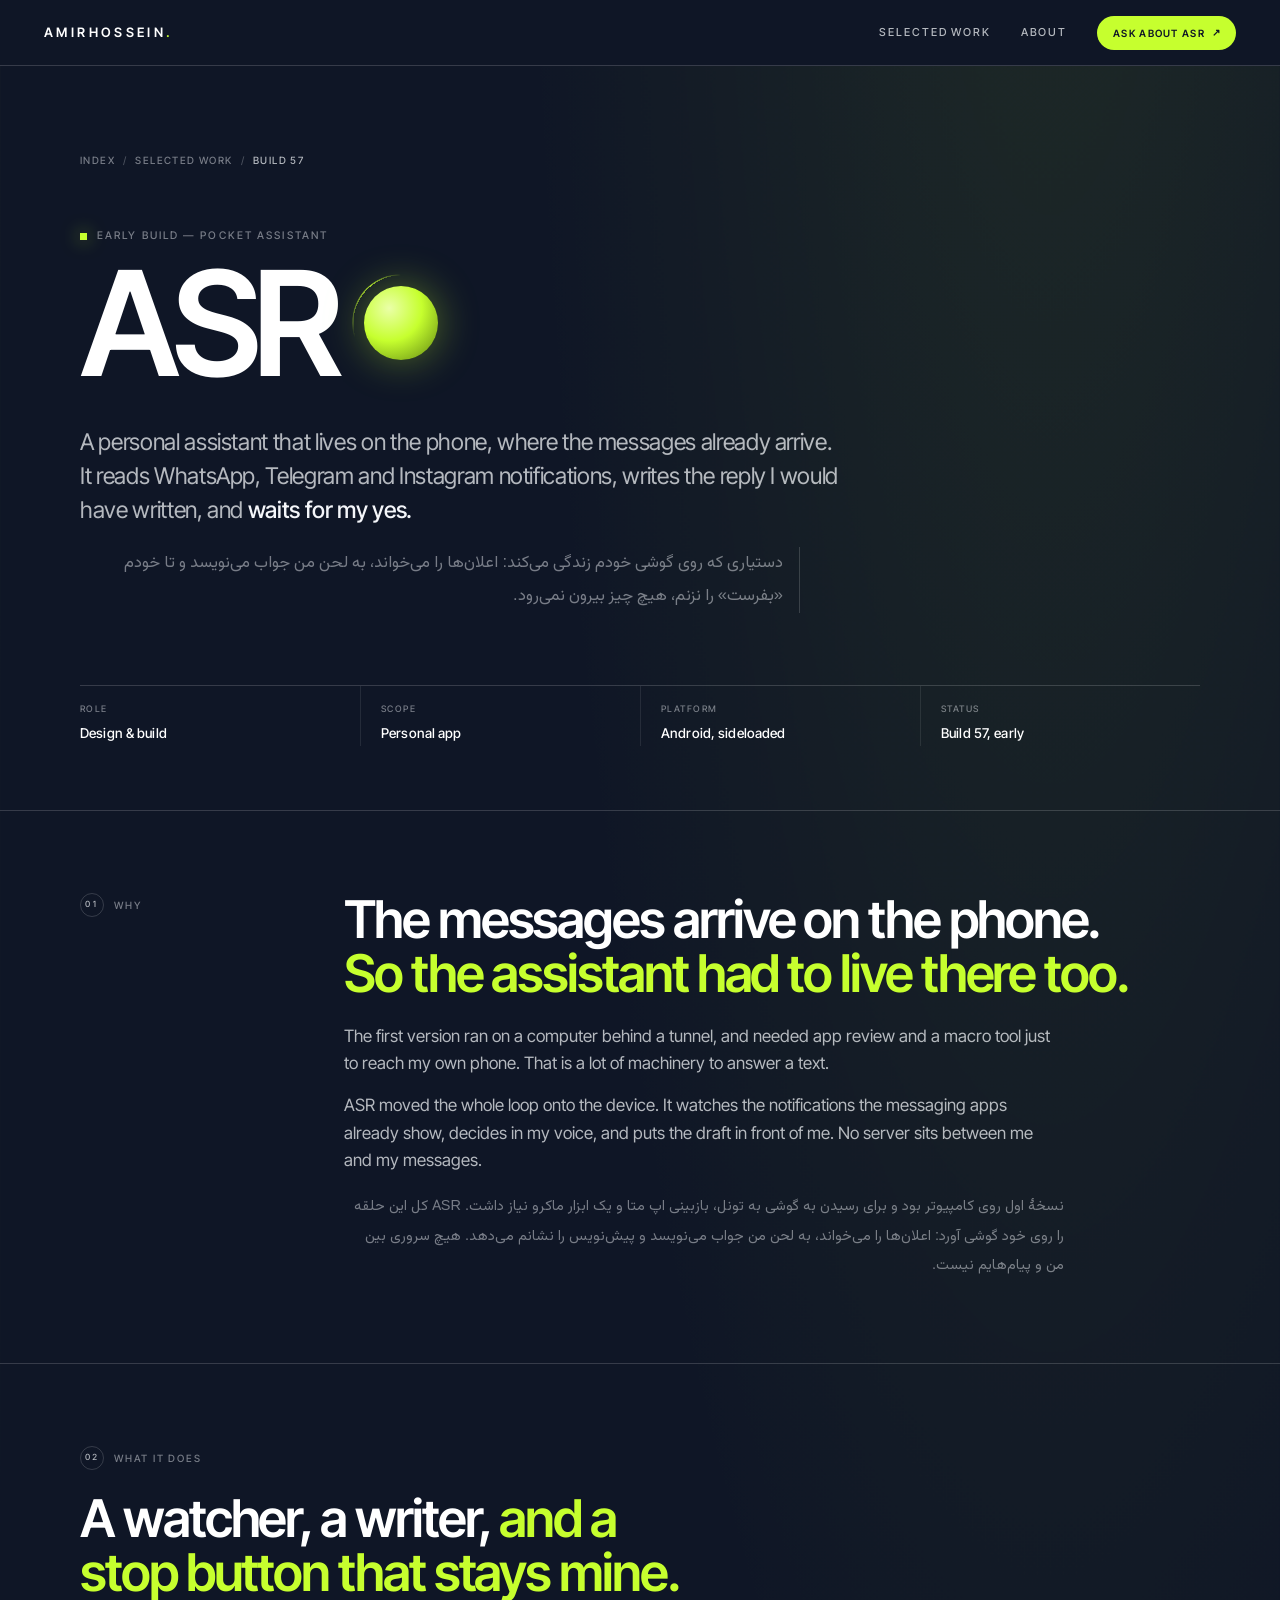
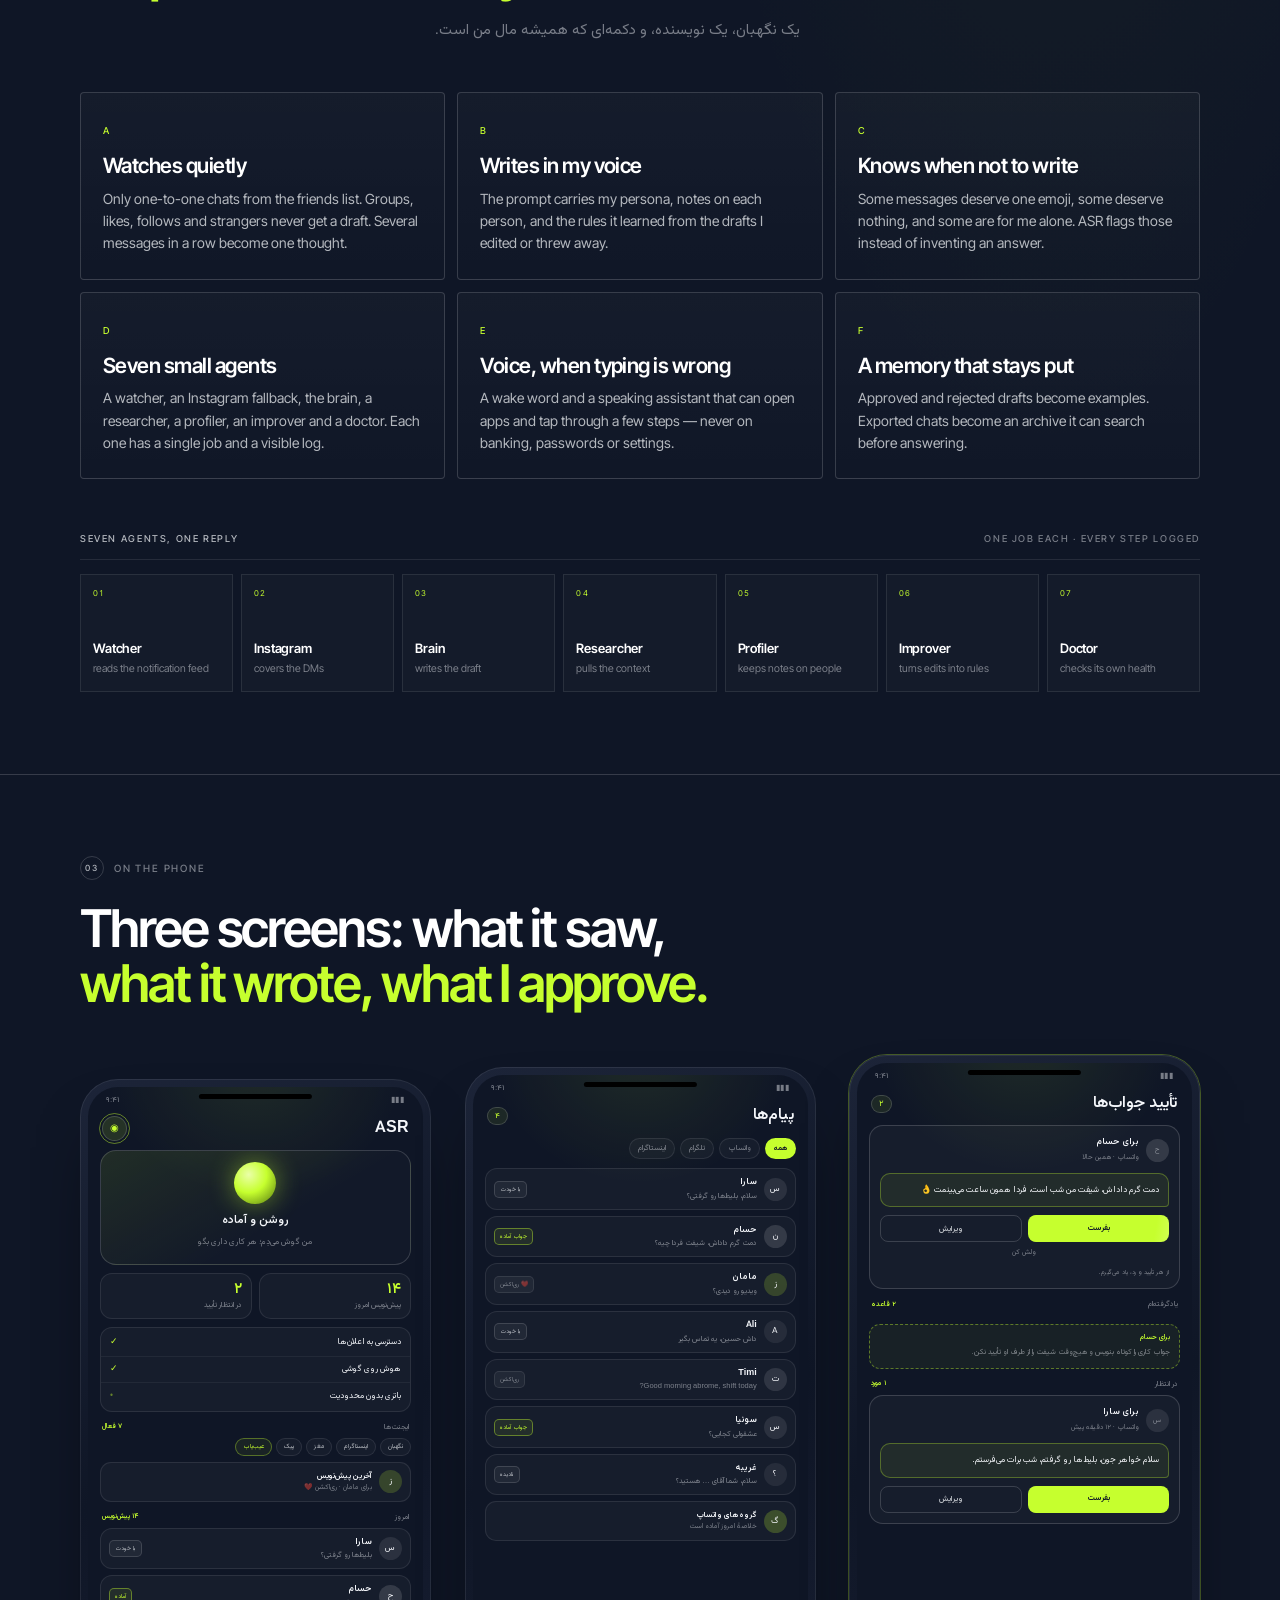
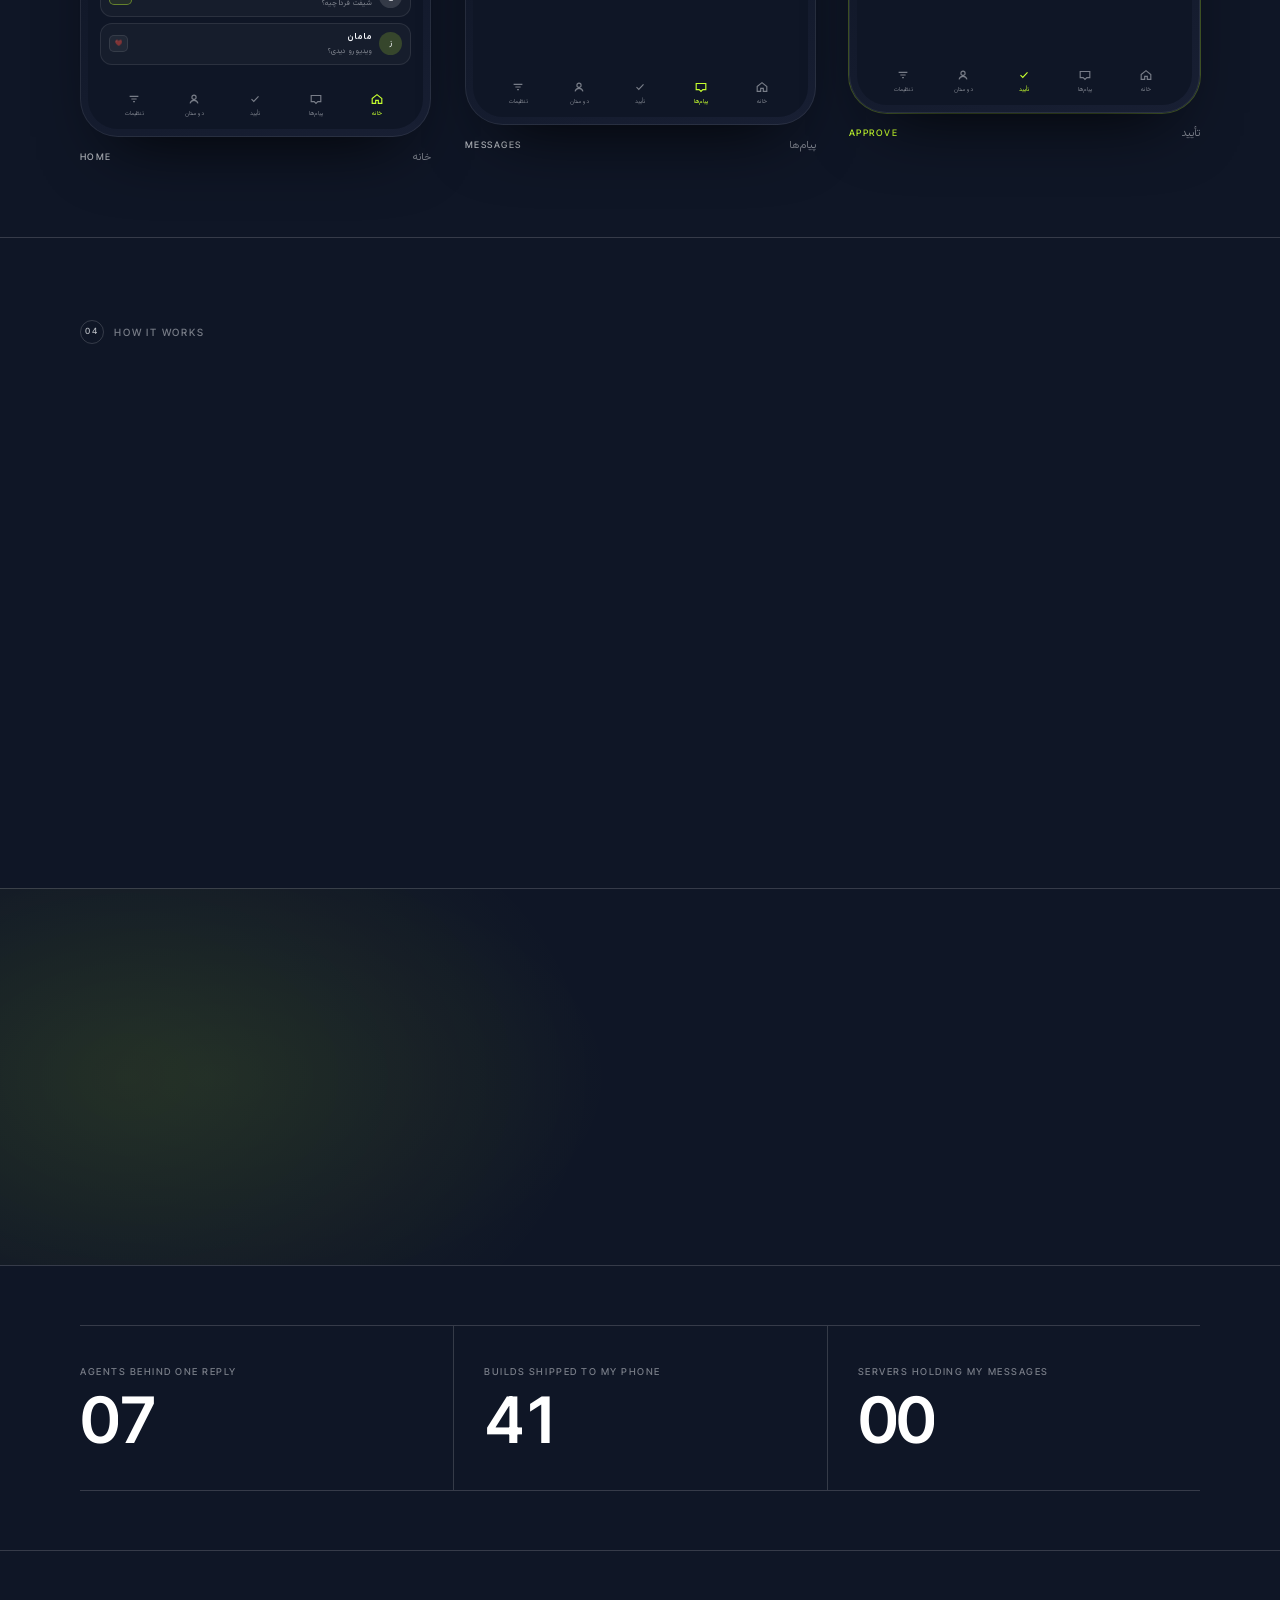
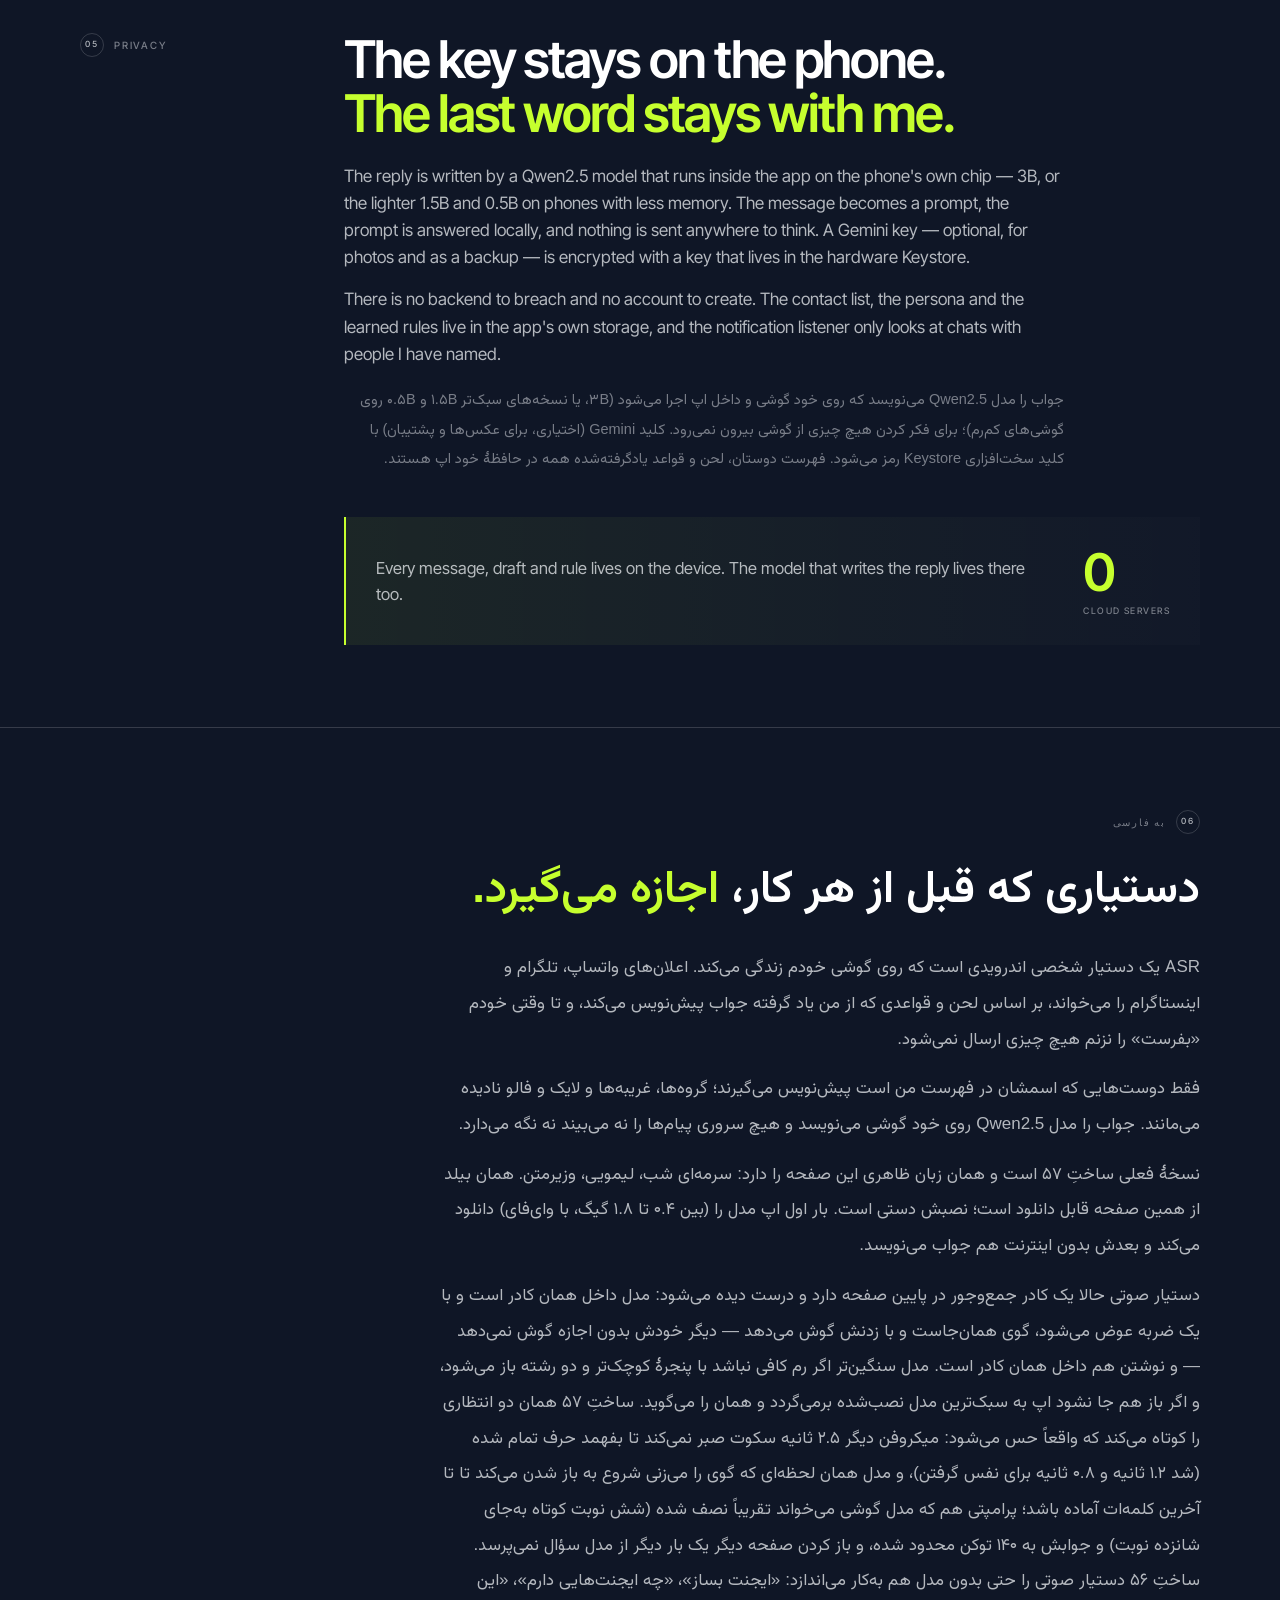
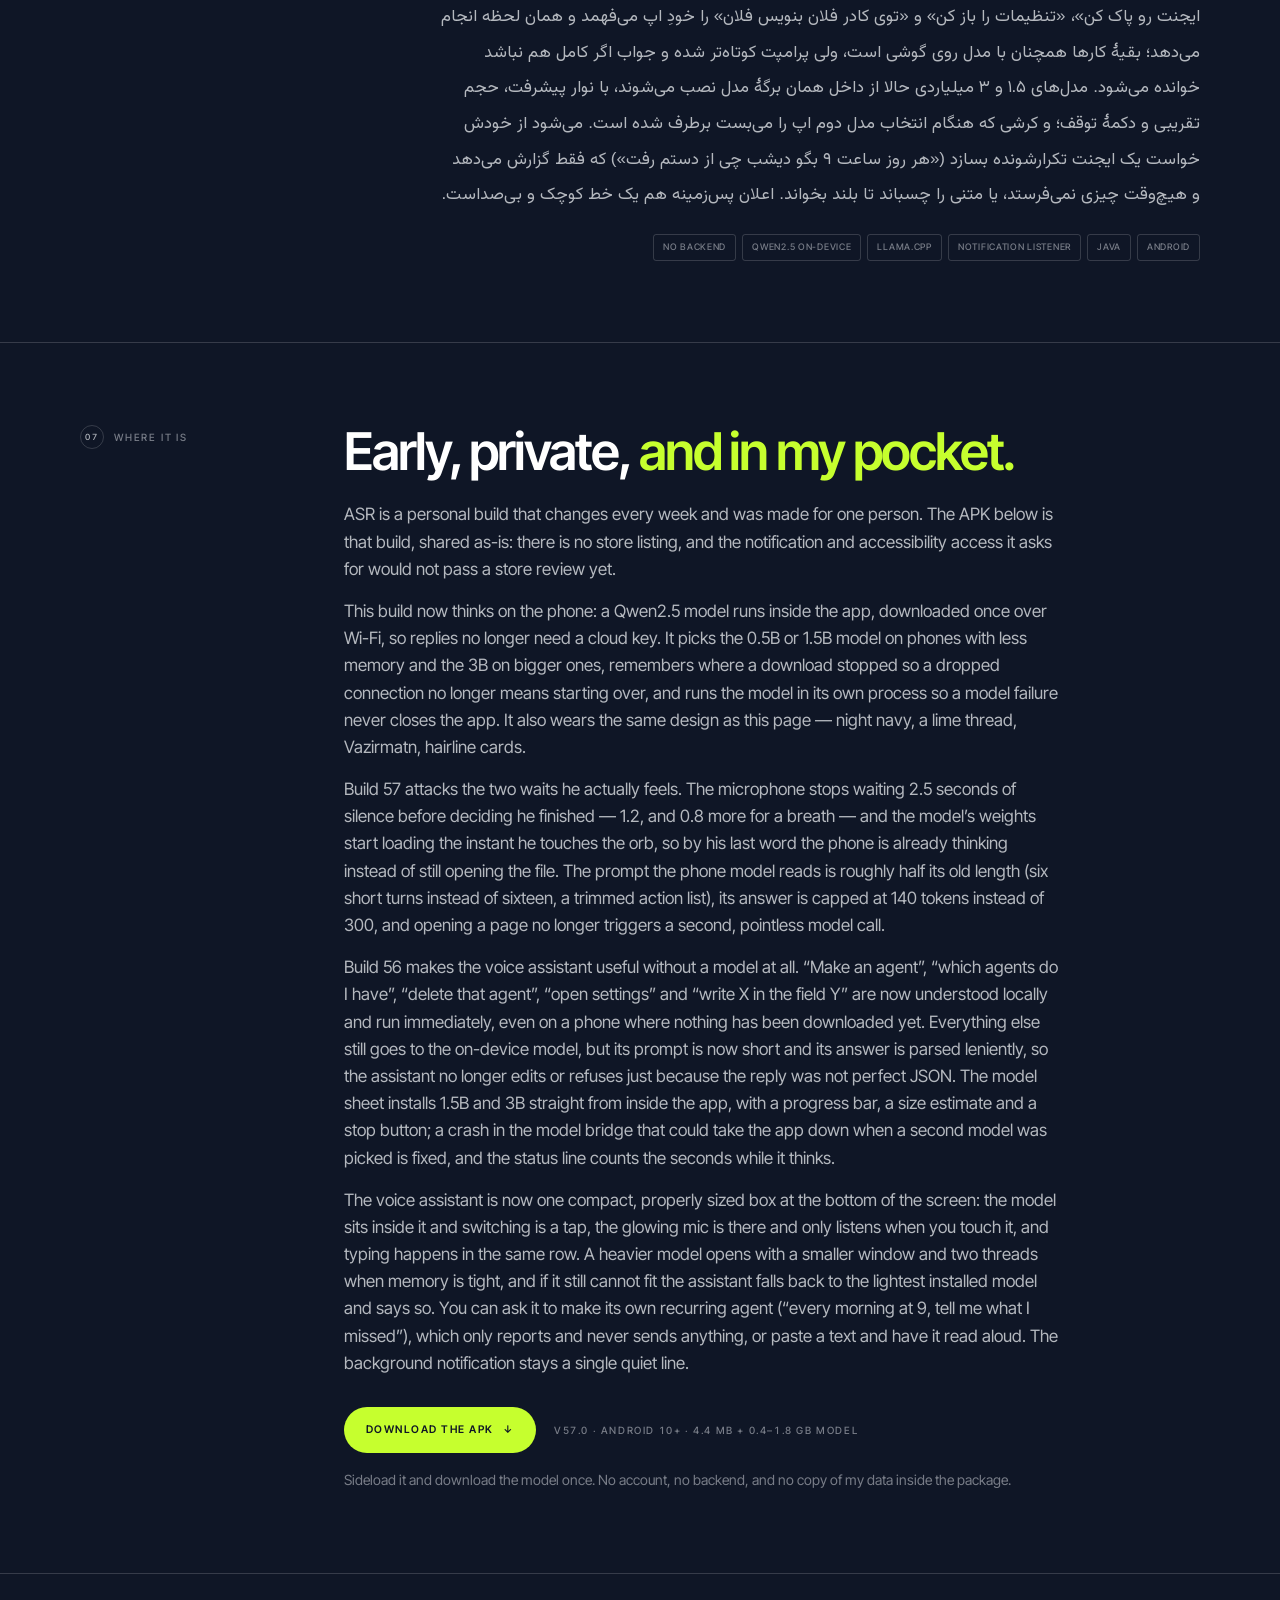
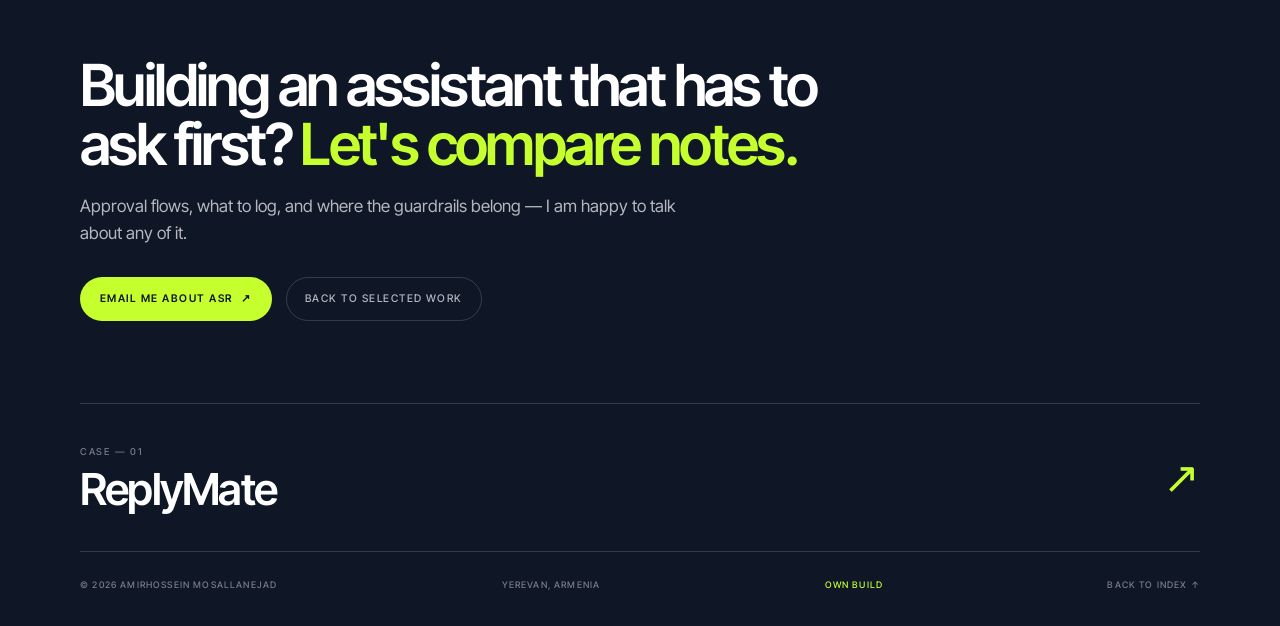
==== asr.html @ 6a98c060 "Publish ASR build 57: faster voice pickup and shorter model prompts" ====
<!doctype html>
<html lang="en">
<head>
<meta charset="utf-8" />
<meta name="viewport" content="width=device-width, initial-scale=1" />
<title>ASR — a pocket assistant that asks first</title>
<meta name="description" content="ASR is a personal Android assistant: it reads WhatsApp, Telegram and Instagram notifications, drafts the reply in my voice, and waits for my approval before anything is sent." />
<meta name="author" content="Amirhossein Mosallanejad" />
<meta name="robots" content="index, follow, max-image-preview:large" />
<link rel="canonical" href="https://amirhosseinmosallanejad.github.io/asr.html" />
<link rel="me" href="https://github.com/AMIRHOSSEINMOSALLANEJAD" />
<meta name="color-scheme" content="dark" />
<meta name="theme-color" content="#0f1626" />
<meta property="og:type" content="article" />
<meta property="og:site_name" content="Amirhossein Mosallanejad" />
<meta property="og:locale" content="en_US" />
<meta property="og:url" content="https://amirhosseinmosallanejad.github.io/asr.html" />
<meta property="og:title" content="ASR — a pocket assistant that asks first" />
<meta property="og:description" content="A personal Android assistant that drafts replies in my voice and waits for my approval before anything is sent." />
<meta property="og:image" content="https://amirhosseinmosallanejad.github.io/asr-og.png" />
<meta property="og:image:width" content="1200" />
<meta property="og:image:height" content="630" />
<meta property="og:image:alt" content="ASR social card: It proposes. I approve. beside the app's home screen." />
<meta name="twitter:card" content="summary_large_image" />
<meta name="twitter:title" content="ASR — a pocket assistant that asks first" />
<meta name="twitter:description" content="A personal Android assistant that drafts replies in my voice and waits for my approval." />
<meta name="twitter:image" content="https://amirhosseinmosallanejad.github.io/asr-og.png" />
<meta name="twitter:image:alt" content="ASR social card: It proposes. I approve. beside the app's home screen." />
<script type="application/ld+json">
{
  "@context": "https://schema.org",
  "@type": "CreativeWork",
  "name": "ASR",
  "url": "https://amirhosseinmosallanejad.github.io/asr.html",
  "image": "https://amirhosseinmosallanejad.github.io/asr-og.png",
  "description": "A personal Android assistant that reads messaging notifications, drafts replies in the owner's voice, and sends nothing without approval.",
  "creator": {
    "@type": "Person",
    "name": "Amirhossein Mosallanejad",
    "url": "https://amirhosseinmosallanejad.github.io/"
  },
  "keywords": "personal AI assistant, Android, notification listener, human-in-the-loop",
  "isAccessibleForFree": true
}
</script>
<link rel="icon" href="data:image/svg+xml,%3Csvg xmlns='http://www.w3.org/2000/svg' viewBox='0 0 64 64'%3E%3Crect width='64' height='64' rx='14' fill='%230f1626'/%3E%3Cpath d='M18 46 31 17h3l13 29h-7l-3-8H27l-3 8z' fill='%23c6ff2e'/%3E%3C/svg%3E" />
<link rel="preload" href="inter-tight-latin.woff2" as="font" type="font/woff2" crossorigin />
<link rel="stylesheet" href="case-study.css" />
<link rel="stylesheet" href="asr.css" />
</head>
<body class="case case-lime">

<a class="skip" href="#main">Skip to case study</a>
<div class="progress" aria-hidden="true"></div>

<header class="topbar">
  <a class="wordmark" href="index.html" aria-label="Amirhossein — back to portfolio">Amirhossein<span>.</span></a>
  <nav class="topnav" aria-label="Case navigation">
    <a href="index.html#work">Selected work</a>
    <a href="index.html#about">About</a>
    <a class="topcta" href="mailto:mosalanejadamirhossein@gmail.com?subject=ASR%20question">Ask about ASR <span class="arr" aria-hidden="true">↗</span></a>
  </nav>
</header>

<main id="main">

<nav class="rail" aria-label="Sections in this case study">
  <a href="#why"><b>Why</b><span class="rn">01</span><i aria-hidden="true"></i></a>
  <a href="#does"><b>What it does</b><span class="rn">02</span><i aria-hidden="true"></i></a>
  <a href="#screens"><b>Screens</b><span class="rn">03</span><i aria-hidden="true"></i></a>
  <a href="#how"><b>How it works</b><span class="rn">04</span><i aria-hidden="true"></i></a>
  <a href="#privacy"><b>Privacy</b><span class="rn">05</span><i aria-hidden="true"></i></a>
  <a href="#fa"><b>به فارسی</b><span class="rn">06</span><i aria-hidden="true"></i></a>
  <a href="#status"><b>Status</b><span class="rn">07</span><i aria-hidden="true"></i></a>
</nav>

  <section class="case-hero" aria-labelledby="case-title">
    <div class="wrap">
      <nav class="crumbs" aria-label="Breadcrumb">
        <a href="index.html">Index</a><span aria-hidden="true">/</span>
        <a href="index.html#work">Selected work</a><span aria-hidden="true">/</span>
        <b>Build 57</b>
      </nav>
      <p class="kicker"><i aria-hidden="true"></i>Early build — pocket assistant</p>
      <h1 id="case-title" class="hero-title">ASR<span class="hero-orb" aria-hidden="true"></span></h1>
      <p class="standfirst">A personal assistant that lives on the phone, where the messages already arrive. It reads WhatsApp, Telegram and Instagram notifications, writes the reply I would have written, and <strong>waits for my yes.</strong></p>
      <p class="standfirst-fa" lang="fa" dir="rtl">دستیاری که روی گوشی خودم زندگی می‌کند: اعلان‌ها را می‌خواند، به لحن من جواب می‌نویسد و تا خودم «بفرست» را نزنم، هیچ چیز بیرون نمی‌رود.</p>
      <ul class="hero-meta" aria-label="Project facts">
        <li><span>Role</span><b>Design &amp; build</b></li>
        <li><span>Scope</span><b>Personal app</b></li>
        <li><span>Platform</span><b>Android, sideloaded</b></li>
        <li><span>Status</span><b>Build 57, early</b></li>
      </ul>
    </div>
  </section>

  <section class="band" id="why" aria-labelledby="why-title">
    <div class="wrap split">
      <p class="label"><span>01</span>Why</p>
      <div>
        <h2 id="why-title">The messages arrive on the phone. <em>So the assistant had to live there too.</em></h2>
        <div class="prose">
          <p>The first version ran on a computer behind a tunnel, and needed app review and a macro tool just to reach my own phone. That is a lot of machinery to answer a text.</p>
          <p>ASR moved the whole loop onto the device. It watches the notifications the messaging apps already show, decides in my voice, and puts the draft in front of me. No server sits between me and my messages.</p>
          <p class="fa" lang="fa" dir="rtl">نسخهٔ اول روی کامپیوتر بود و برای رسیدن به گوشی به تونل، بازبینی اپ متا و یک ابزار ماکرو نیاز داشت. ASR کل این حلقه را روی خود گوشی آورد: اعلان‌ها را می‌خواند، به لحن من جواب می‌نویسد و پیش‌نویس را نشانم می‌دهد. هیچ سروری بین من و پیام‌هایم نیست.</p>
        </div>
      </div>
    </div>
  </section>

  <section class="band" id="does" aria-labelledby="does-title">
    <div class="wrap">
      <p class="label"><span>02</span>What it does</p>
      <h2 id="does-title" class="band-title">A watcher, a writer, <em>and a stop button that stays mine.</em></h2>
      <p class="lede-fa" lang="fa" dir="rtl">یک نگهبان، یک نویسنده، و دکمه‌ای که همیشه مال من است.</p>
      <div class="cards stagger">
        <div class="card">
          <span class="cnum">A</span>
          <h3>Watches quietly</h3>
          <p>Only one-to-one chats from the friends list. Groups, likes, follows and strangers never get a draft. Several messages in a row become one thought.</p>
        </div>
        <div class="card">
          <span class="cnum">B</span>
          <h3>Writes in my voice</h3>
          <p>The prompt carries my persona, notes on each person, and the rules it learned from the drafts I edited or threw away.</p>
        </div>
        <div class="card">
          <span class="cnum">C</span>
          <h3>Knows when not to write</h3>
          <p>Some messages deserve one emoji, some deserve nothing, and some are for me alone. ASR flags those instead of inventing an answer.</p>
        </div>
        <div class="card">
          <span class="cnum">D</span>
          <h3>Seven small agents</h3>
          <p>A watcher, an Instagram fallback, the brain, a researcher, a profiler, an improver and a doctor. Each one has a single job and a visible log.</p>
        </div>
        <div class="card">
          <span class="cnum">E</span>
          <h3>Voice, when typing is wrong</h3>
          <p>A wake word and a speaking assistant that can open apps and tap through a few steps — never on banking, passwords or settings.</p>
        </div>
        <div class="card">
          <span class="cnum">F</span>
          <h3>A memory that stays put</h3>
          <p>Approved and rejected drafts become examples. Exported chats become an archive it can search before answering.</p>
        </div>
      </div>

      <div class="roster-wrap">
        <p class="roster-head"><span>Seven agents, one reply</span><span>One job each · every step logged</span></p>
        <ol class="roster stagger" aria-label="The seven agents">
          <li><span class="rnum">01</span><b>Watcher</b><em>reads the notification feed</em></li>
          <li><span class="rnum">02</span><b>Instagram</b><em>covers the DMs</em></li>
          <li><span class="rnum">03</span><b>Brain</b><em>writes the draft</em></li>
          <li><span class="rnum">04</span><b>Researcher</b><em>pulls the context</em></li>
          <li><span class="rnum">05</span><b>Profiler</b><em>keeps notes on people</em></li>
          <li><span class="rnum">06</span><b>Improver</b><em>turns edits into rules</em></li>
          <li><span class="rnum">07</span><b>Doctor</b><em>checks its own health</em></li>
        </ol>
      </div>
    </div>
  </section>

  <section class="band" id="screens" aria-labelledby="screens-title">
    <div class="wrap">
      <p class="label"><span>03</span>On the phone</p>
      <h2 id="screens-title" class="band-title">Three screens: what it saw, <em>what it wrote, what I approve.</em></h2>

      <div class="phones">
        <figure class="phone-fig">
          <div class="phone" aria-hidden="true">
            <div class="phone-screen">
              <div class="p-status"><span>۹:۴۱</span><span class="p-sig">▮▮▮</span></div>
              <div class="p-head"><b>ASR</b><span class="p-mic">◉</span></div>
              <div class="p-hero">
                <div class="p-orb"></div>
                <div class="p-hero-t">روشن و آماده</div>
                <div class="p-hero-s">من گوش می‌دِم؛ هر کاری داری بگو</div>
              </div>
              <div class="p-stats">
                <div><b>۱۴</b><span>پیش‌نویس امروز</span></div>
                <div><b>۲</b><span>در انتظار تأیید</span></div>
              </div>
              <div class="p-list">
                <div class="p-row"><span>دسترسی به اعلان‌ها</span><i>✓</i></div>
                <div class="p-row"><span>هوش روی گوشی</span><i>✓</i></div>
                <div class="p-row"><span>باتری بدون محدودیت</span><i class="warn">•</i></div>
              </div>
              <div class="p-sec"><span>ایجنت‌ها</span><b>۷ فعال</b></div>
              <div class="p-agents">
                <span>نگهبان</span><span>اینستاگرام</span><span>مغز</span><span>پیک</span><span class="warn">عیب‌یاب</span>
              </div>
              <div class="p-last"><span class="av" style="--av:rgba(198,255,46,.18)">ز</span><div><b>آخرین پیش‌نویس</b><p>برای مامان · ری‌اکشن ❤️</p></div></div>
              <div class="p-sec"><span>امروز</span><b>۱۴ پیش‌نویس</b></div>
              <div class="p-msgs">
                <div class="p-msg"><span class="av" style="--av:rgba(255,255,255,.09)">س</span><div><b>سارا</b><p>بلیط‌ها رو گرفتی؟</p></div><i class="badge hold">با خودت</i></div>
                <div class="p-msg"><span class="av" style="--av:rgba(255,255,255,.13)">ح</span><div><b>حسام</b><p>شیفت فردا چیه؟</p></div><i class="badge">آماده</i></div>
                <div class="p-msg"><span class="av" style="--av:rgba(198,255,46,.18)">ز</span><div><b>مامان</b><p>ویدیو رو دیدی؟</p></div><i class="badge react">❤️</i></div>
              </div>
              <div class="p-tabs">
                <span class="p-tab on"><svg viewBox="0 0 16 16" fill="none" stroke="currentColor" stroke-width="1.3"><path d="M2.5 7.5 8 3l5.5 4.5V13h-4V9.5h-3V13h-4z"/></svg>خانه</span>
                <span class="p-tab"><svg viewBox="0 0 16 16" fill="none" stroke="currentColor" stroke-width="1.3"><path d="M2.5 4h11v7h-3.4L8 13l-2.1-2H2.5z"/></svg>پیام‌ها</span>
                <span class="p-tab"><svg viewBox="0 0 16 16" fill="none" stroke="currentColor" stroke-width="1.3"><path d="m4 8.2 2.6 2.6L12 5"/></svg>تأیید</span>
                <span class="p-tab"><svg viewBox="0 0 16 16" fill="none" stroke="currentColor" stroke-width="1.3"><circle cx="8" cy="6" r="2.4"/><path d="M3.5 13c.6-2.2 2.4-3.4 4.5-3.4s3.9 1.2 4.5 3.4"/></svg>دوستان</span>
                <span class="p-tab"><svg viewBox="0 0 16 16" fill="none" stroke="currentColor" stroke-width="1.3"><path d="M3 5h10M5 8h6M7 11h2"/></svg>تنظیمات</span>
              </div>
            </div>
          </div>
          <figcaption class="p-caption"><b>Home</b><span class="fa-word">خانه</span></figcaption>
        </figure>

        <figure class="phone-fig">
          <div class="phone" aria-hidden="true">
            <div class="phone-screen">
              <div class="p-status"><span>۹:۴۱</span><span class="p-sig">▮▮▮</span></div>
              <div class="p-head"><b>پیام‌ها</b><span class="p-pill">۴</span></div>
              <div class="p-chips"><span class="on">همه</span><span>واتساپ</span><span>تلگرام</span><span>اینستاگرام</span></div>
              <div class="p-msgs">
                <div class="p-msg"><span class="av" style="--av:rgba(255,255,255,.09)">س</span><div><b>سارا</b><p>سلام، بلیط‌ها رو گرفتی؟</p></div><i class="badge hold">با خودت</i></div>
                <div class="p-msg"><span class="av" style="--av:rgba(255,255,255,.13)">ن</span><div><b>حسام</b><p>دمت گرم داداش، شیفت فردا چیه؟</p></div><i class="badge">جواب آماده</i></div>
                <div class="p-msg"><span class="av" style="--av:rgba(198,255,46,.18)">ز</span><div><b>مامان</b><p>ویدیو رو دیدی؟</p></div><i class="badge react">❤️ ری‌اکشن</i></div>
                <div class="p-msg"><span class="av" style="--av:rgba(255,255,255,.07)">A</span><div><b>Ali</b><p>داش حسین، یه تماس بگیر</p></div><i class="badge hold">با خودت</i></div>
                <div class="p-msg"><span class="av" style="--av:rgba(255,255,255,.11)">ت</span><div><b>Timi</b><p>Good morning abrome, shift today?</p></div><i class="badge react">ری‌اکشن</i></div>
                <div class="p-msg"><span class="av" style="--av:rgba(255,255,255,.09)">س</span><div><b>سونیا</b><p>عشقولی کجایی؟</p></div><i class="badge">جواب آماده</i></div>
                <div class="p-msg"><span class="av" style="--av:rgba(255,255,255,.07)">؟</span><div><b>غریبه</b><p>سلام، شما آقای … هستید؟</p></div><i class="badge hold">نادیده</i></div>
              </div>
              <div class="p-last"><span class="av" style="--av:rgba(198,255,46,.22)">گ</span><div><b>گروه‌های واتساپ</b><p>خلاصهٔ امروز آماده است</p></div></div>
              <div class="p-tabs">
                <span class="p-tab"><svg viewBox="0 0 16 16" fill="none" stroke="currentColor" stroke-width="1.3"><path d="M2.5 7.5 8 3l5.5 4.5V13h-4V9.5h-3V13h-4z"/></svg>خانه</span>
                <span class="p-tab on"><svg viewBox="0 0 16 16" fill="none" stroke="currentColor" stroke-width="1.3"><path d="M2.5 4h11v7h-3.4L8 13l-2.1-2H2.5z"/></svg>پیام‌ها</span>
                <span class="p-tab"><svg viewBox="0 0 16 16" fill="none" stroke="currentColor" stroke-width="1.3"><path d="m4 8.2 2.6 2.6L12 5"/></svg>تأیید</span>
                <span class="p-tab"><svg viewBox="0 0 16 16" fill="none" stroke="currentColor" stroke-width="1.3"><circle cx="8" cy="6" r="2.4"/><path d="M3.5 13c.6-2.2 2.4-3.4 4.5-3.4s3.9 1.2 4.5 3.4"/></svg>دوستان</span>
                <span class="p-tab"><svg viewBox="0 0 16 16" fill="none" stroke="currentColor" stroke-width="1.3"><path d="M3 5h10M5 8h6M7 11h2"/></svg>تنظیمات</span>
              </div>
            </div>
          </div>
          <figcaption class="p-caption"><b>Messages</b><span class="fa-word">پیام‌ها</span></figcaption>
        </figure>

        <figure class="phone-fig is-gate">
          <div class="phone" aria-hidden="true">
            <div class="phone-screen">
              <div class="p-status"><span>۹:۴۱</span><span class="p-sig">▮▮▮</span></div>
              <div class="p-head"><b>تأیید جواب‌ها</b><span class="p-pill">۲</span></div>
              <div class="p-card p-card-hero">
                <div class="p-to"><span class="av" style="--av:rgba(255,255,255,.13)">ح</span><div><b>برای حسام</b><span>واتساپ · همین حالا</span></div></div>
                <p class="p-bubble">دمت گرم داداش، شیفت من شب است، فردا همون ساعت می‌بینمت 👌</p>
                <div class="p-actions"><span class="p-btn">بفرست</span><span class="p-btn ghost">ویرایش</span></div>
                <span class="p-skip">ولش کن</span>
                <p class="p-note">از هر تأیید و رد، یاد می‌گیرم.</p>
              </div>
              <div class="p-sec"><span>یادگرفته‌ام</span><b>۲ قاعده</b></div>
              <div class="p-rule"><b>برای حسام</b><p>جواب کاری را کوتاه بنویس و هیچ‌وقت شیفت را از طرف او تأیید نکن.</p></div>
              <div class="p-sec"><span>در انتظار</span><b>۱ مورد</b></div>
              <div class="p-card">
                <div class="p-to"><span class="av" style="--av:rgba(255,255,255,.09)">س</span><div><b>برای سارا</b><span>واتساپ · ۱۲ دقیقه پیش</span></div></div>
                <p class="p-bubble">سلام خواهر جون، بلیط‌ها رو گرفتم، شب برات می‌فرستم.</p>
                <div class="p-actions"><span class="p-btn">بفرست</span><span class="p-btn ghost">ویرایش</span></div>
              </div>
              <div class="p-tabs">
                <span class="p-tab"><svg viewBox="0 0 16 16" fill="none" stroke="currentColor" stroke-width="1.3"><path d="M2.5 7.5 8 3l5.5 4.5V13h-4V9.5h-3V13h-4z"/></svg>خانه</span>
                <span class="p-tab"><svg viewBox="0 0 16 16" fill="none" stroke="currentColor" stroke-width="1.3"><path d="M2.5 4h11v7h-3.4L8 13l-2.1-2H2.5z"/></svg>پیام‌ها</span>
                <span class="p-tab on"><svg viewBox="0 0 16 16" fill="none" stroke="currentColor" stroke-width="1.3"><path d="m4 8.2 2.6 2.6L12 5"/></svg>تأیید</span>
                <span class="p-tab"><svg viewBox="0 0 16 16" fill="none" stroke="currentColor" stroke-width="1.3"><circle cx="8" cy="6" r="2.4"/><path d="M3.5 13c.6-2.2 2.4-3.4 4.5-3.4s3.9 1.2 4.5 3.4"/></svg>دوستان</span>
                <span class="p-tab"><svg viewBox="0 0 16 16" fill="none" stroke="currentColor" stroke-width="1.3"><path d="M3 5h10M5 8h6M7 11h2"/></svg>تنظیمات</span>
              </div>
            </div>
          </div>
          <figcaption class="p-caption"><b>Approve</b><span class="fa-word">تأیید</span></figcaption>
        </figure>
      </div>
      <div class="phones-nav" role="group" aria-label="Choose a screen">
        <button type="button" class="on" data-screen="0" aria-label="Show the Home screen">01</button>
        <button type="button" data-screen="1" aria-label="Show the Messages screen">02</button>
        <button type="button" data-screen="2" aria-label="Show the Approve screen">03</button>
        <span class="phones-hint" aria-hidden="true">Swipe →</span>
      </div>
    </div>
  </section>

  <section class="band" id="how" aria-labelledby="how-title">
    <div class="wrap">
      <p class="label"><span>04</span>How it works</p>
      <h2 id="how-title" class="band-title">A draft is a proposal, <em>never a send.</em></h2>
      <ol class="flow stagger">
        <li class="step">
          <h3>A message lands</h3>
          <p>WhatsApp, Telegram or Instagram posts a notification. ASR keeps the text, the sender and the chat, and ignores the noise.</p>
        </li>
        <li class="step">
          <h3>It drafts</h3>
          <p>The brain reads that person's notes, the recent thread and the rules it has learned, then writes a reply — or decides a reaction is enough.</p>
        </li>
        <li class="step is-gate">
          <h3>I approve</h3>
          <p>Send, edit or drop it. The draft waits in a notification and on the Approve page until I choose.</p>
        </li>
        <li class="step">
          <h3>The chat app sends</h3>
          <p>The approved text goes back through the messaging app's own reply action. ASR never holds my account password.</p>
        </li>
      </ol>
      <div class="callout">
        <p><strong>One rule everywhere:</strong> anything that cannot be taken back — sending, calling, deleting — waits for an explicit yes.</p>
        <div class="big">1<small>approval gate</small></div>
      </div>
    </div>
  </section>

  <section class="band statement" aria-labelledby="rule-title">
    <div class="wrap">
      <p class="statement-kicker"><i aria-hidden="true"></i>The one rule</p>
      <h2 id="rule-title" class="statement-line">It proposes. <em>I approve.</em> That order never flips.</h2>
    </div>
  </section>

  <section class="band band-tight" aria-label="Numbers">
    <div class="wrap">
      <dl class="stats-band">
        <div><dt>Agents behind one reply</dt><dd>07</dd></div>
        <div><dt>Builds shipped to my phone</dt><dd>41</dd></div>
        <div><dt>Servers holding my messages</dt><dd>00</dd></div>
      </dl>
    </div>
  </section>

  <section class="band" id="privacy" aria-labelledby="privacy-title">
    <div class="wrap split">
      <p class="label"><span>05</span>Privacy</p>
      <div>
        <h2 id="privacy-title">The key stays on the phone. <em>The last word stays with me.</em></h2>
        <div class="prose">
          <p>The reply is written by a Qwen2.5 model that runs inside the app on the phone's own chip — 3B, or the lighter 1.5B and 0.5B on phones with less memory. The message becomes a prompt, the prompt is answered locally, and nothing is sent anywhere to think. A Gemini key — optional, for photos and as a backup — is encrypted with a key that lives in the hardware Keystore.</p>
          <p>There is no backend to breach and no account to create. The contact list, the persona and the learned rules live in the app's own storage, and the notification listener only looks at chats with people I have named.</p>
          <p class="fa" lang="fa" dir="rtl">جواب را مدل Qwen2.5 می‌نویسد که روی خود گوشی و داخل اپ اجرا می‌شود (۳B، یا نسخه‌های سبک‌تر ۱.۵B و ۰.۵B روی گوشی‌های کم‌رم)؛ برای فکر کردن هیچ چیزی از گوشی بیرون نمی‌رود. کلید Gemini (اختیاری، برای عکس‌ها و پشتیبان) با کلید سخت‌افزاری Keystore رمز می‌شود. فهرست دوستان، لحن و قواعد یادگرفته‌شده همه در حافظهٔ خود اپ هستند.</p>
        </div>
        <div class="callout">
          <p>Every message, draft and rule lives on the device. The model that writes the reply lives there too.</p>
          <div class="big">0<small>cloud servers</small></div>
        </div>
      </div>
    </div>
  </section>

  <section class="band fa-band" id="fa" aria-labelledby="fa-title">
    <div class="wrap">
      <p class="label"><span>06</span>به فارسی</p>
      <h2 id="fa-title">دستیاری که قبل از هر کار، <em>اجازه می‌گیرد.</em></h2>
      <div class="fa-prose">
        <p>ASR یک دستیار شخصی اندرویدی است که روی گوشی خودم زندگی می‌کند. اعلان‌های واتساپ، تلگرام و اینستاگرام را می‌خواند، بر اساس لحن و قواعدی که از من یاد گرفته جواب پیش‌نویس می‌کند، و تا وقتی خودم «بفرست» را نزنم هیچ چیزی ارسال نمی‌شود.</p>
        <p>فقط دوست‌هایی که اسمشان در فهرست من است پیش‌نویس می‌گیرند؛ گروه‌ها، غریبه‌ها و لایک و فالو نادیده می‌مانند. جواب را مدل Qwen2.5 روی خود گوشی می‌نویسد و هیچ سروری پیام‌ها را نه می‌بیند نه نگه می‌دارد.</p>
        <p>نسخهٔ فعلی ساختِ ۵۷ است و همان زبان ظاهری این صفحه را دارد: سرمه‌ای شب، لیمویی، وزیرمتن. همان بیلد از همین صفحه قابل دانلود است؛ نصبش دستی است. بار اول اپ مدل را (بین ۰.۴ تا ۱.۸ گیگ، با وای‌فای) دانلود می‌کند و بعدش بدون اینترنت هم جواب می‌نویسد.</p>
        <p>دستیار صوتی حالا یک کادر جمع‌وجور در پایین صفحه دارد و درست دیده می‌شود: مدل داخل همان کادر است و با یک ضربه عوض می‌شود، گوی همان‌جاست و با زدنش گوش می‌دهد — دیگر خودش بدون اجازه گوش نمی‌دهد — و نوشتن هم داخل همان کادر است. مدل سنگین‌تر اگر رم کافی نباشد با پنجرهٔ کوچک‌تر و دو رشته باز می‌شود، و اگر باز هم جا نشود اپ به سبک‌ترین مدل نصب‌شده برمی‌گردد و همان را می‌گوید. ساختِ ۵۷ همان دو انتظاری را کوتاه می‌کند که واقعاً حس می‌شود: میکروفن دیگر ۲.۵ ثانیه سکوت صبر نمی‌کند تا بفهمد حرف تمام شده (شد ۱.۲ ثانیه و ۰.۸ ثانیه برای نفس گرفتن)، و مدل همان لحظه‌ای که گوی را می‌زنی شروع به باز شدن می‌کند تا تا آخرین کلمه‌ات آماده باشد؛ پرامپتی هم که مدل گوشی می‌خواند تقریباً نصف شده (شش نوبت کوتاه به‌جای شانزده نوبت) و جوابش به ۱۴۰ توکن محدود شده، و باز کردن صفحه دیگر یک بار دیگر از مدل سؤال نمی‌پرسد. ساختِ ۵۶ دستیار صوتی را حتی بدون مدل هم به‌کار می‌اندازد: «ایجنت بساز»، «چه ایجنت‌هایی دارم»، «این ایجنت رو پاک کن»، «تنظیمات را باز کن» و «توی کادر فلان بنویس فلان» را خودِ اپ می‌فهمد و همان لحظه انجام می‌دهد؛ بقیهٔ کارها همچنان با مدل روی گوشی است، ولی پرامپت کوتاه‌تر شده و جواب اگر کامل هم نباشد خوانده می‌شود. مدل‌های ۱.۵ و ۳ میلیاردی حالا از داخل همان برگهٔ مدل نصب می‌شوند، با نوار پیشرفت، حجم تقریبی و دکمهٔ توقف؛ و کرشی که هنگام انتخاب مدل دوم اپ را می‌بست برطرف شده است. می‌شود از خودش خواست یک ایجنت تکرارشونده بسازد («هر روز ساعت ۹ بگو دیشب چی از دستم رفت») که فقط گزارش می‌دهد و هیچ‌وقت چیزی نمی‌فرستد، یا متنی را چسباند تا بلند بخواند. اعلان پس‌زمینه هم یک خط کوچک و بی‌صداست.</p>
      </div>
      <ul class="tags" aria-label="Stack">
        <li>Android</li><li>Java</li><li>Notification listener</li><li>llama.cpp</li><li>Qwen2.5 on-device</li><li>No backend</li>
      </ul>
    </div>
  </section>

  <section class="band" id="status" aria-labelledby="status-title">
    <div class="wrap split">
      <p class="label"><span>07</span>Where it is</p>
      <div>
        <h2 id="status-title">Early, private, <em>and in my pocket.</em></h2>
        <div class="prose">
          <p>ASR is a personal build that changes every week and was made for one person. The APK below is that build, shared as-is: there is no store listing, and the notification and accessibility access it asks for would not pass a store review yet.</p>
          <p>This build now thinks on the phone: a Qwen2.5 model runs inside the app, downloaded once over Wi-Fi, so replies no longer need a cloud key. It picks the 0.5B or 1.5B model on phones with less memory and the 3B on bigger ones, remembers where a download stopped so a dropped connection no longer means starting over, and runs the model in its own process so a model failure never closes the app. It also wears the same design as this page — night navy, a lime thread, Vazirmatn, hairline cards.</p>
          <p>Build 57 attacks the two waits he actually feels. The microphone stops waiting 2.5 seconds of silence before deciding he finished — 1.2, and 0.8 more for a breath — and the model’s weights start loading the instant he touches the orb, so by his last word the phone is already thinking instead of still opening the file. The prompt the phone model reads is roughly half its old length (six short turns instead of sixteen, a trimmed action list), its answer is capped at 140 tokens instead of 300, and opening a page no longer triggers a second, pointless model call.</p>
          <p>Build 56 makes the voice assistant useful without a model at all. “Make an agent”, “which agents do I have”, “delete that agent”, “open settings” and “write X in the field Y” are now understood locally and run immediately, even on a phone where nothing has been downloaded yet. Everything else still goes to the on-device model, but its prompt is now short and its answer is parsed leniently, so the assistant no longer edits or refuses just because the reply was not perfect JSON. The model sheet installs 1.5B and 3B straight from inside the app, with a progress bar, a size estimate and a stop button; a crash in the model bridge that could take the app down when a second model was picked is fixed, and the status line counts the seconds while it thinks.</p>
          <p>The voice assistant is now one compact, properly sized box at the bottom of the screen: the model sits inside it and switching is a tap, the glowing mic is there and only listens when you touch it, and typing happens in the same row. A heavier model opens with a smaller window and two threads when memory is tight, and if it still cannot fit the assistant falls back to the lightest installed model and says so. You can ask it to make its own recurring agent (“every morning at 9, tell me what I missed”), which only reports and never sends anything, or paste a text and have it read aloud. The background notification stays a single quiet line.</p>
          <div class="dl">
            <a class="btn" href="downloads/ASR-57.apk" download="ASR-57.apk">Download the APK <span aria-hidden="true">↓</span></a>
            <span class="dl-meta">v57.0 · Android 10+ · 4.4 MB + 0.4–1.8 GB model</span>
          </div>
          <p class="muted-note">Sideload it and download the model once. No account, no backend, and no copy of my data inside the package.</p>
        </div>
      </div>
    </div>
  </section>

  <section class="band cta" aria-labelledby="cta-title">
    <div class="wrap">
      <h2 id="cta-title">Building an assistant that has to ask first? <em>Let's compare notes.</em></h2>
      <p>Approval flows, what to log, and where the guardrails belong — I am happy to talk about any of it.</p>
      <div class="cta-row">
        <a class="btn" href="mailto:mosalanejadamirhossein@gmail.com?subject=ASR">Email me about ASR <span aria-hidden="true">↗</span></a>
        <a class="btn-ghost" href="index.html#work">Back to selected work</a>
      </div>
    </div>
  </section>

  <a class="next wrap" href="replymate.html" aria-label="Next: ReplyMate">
    <span>
      <span class="nlabel">Case — 01</span>
      <span class="ntitle">ReplyMate</span>
    </span>
    <span class="narr" aria-hidden="true">↗</span>
  </a>

  <footer class="footer wrap">
    <span>© 2026 Amirhossein Mosallanejad</span>
    <span>Yerevan, Armenia</span>
    <span class="lime">Own build</span>
    <a href="index.html">Back to index <span aria-hidden="true">↑</span></a>
  </footer>

</main>
<script>
(function(){
  if (!("IntersectionObserver" in window)) return;
  if (window.matchMedia("(prefers-reduced-motion: reduce)").matches) return;

  /* kinetic wordmark */
  var hero = document.querySelector(".hero-title");
  if (hero && hero.firstChild && hero.firstChild.nodeType === 3) {
    var letters = hero.firstChild.nodeValue.trim();
    if (letters) {
      var word = document.createElement("span");
      word.className = "hero-word";
      letters.split("").forEach(function(ch, i){
        var letter = document.createElement("span");
        letter.className = "hl";
        letter.textContent = ch;
        letter.style.setProperty("--i", i);
        word.appendChild(letter);
      });
      hero.replaceChild(word, hero.firstChild);
      hero.classList.add("hero-split");
      requestAnimationFrame(function(){
        requestAnimationFrame(function(){ hero.classList.add("hero-in"); });
      });
    }
  }

  var els = Array.prototype.slice.call(document.querySelectorAll(
    ".band .wrap > *:not(.phones-nav), .next, .footer"
  ));
  els.forEach(function(el){
    var sibs = el.parentNode.children;
    var i = Array.prototype.indexOf.call(sibs, el);
    el.style.transitionDelay = Math.min(i, 5) * 70 + "ms";
    el.classList.add("rv");
  });
  var io = new IntersectionObserver(function(entries){
    entries.forEach(function(e){
      if (!e.isIntersecting) return;
      var el = e.target;
      io.unobserve(el);
      el.classList.add("rv-in");
      setTimeout(function(){
        el.classList.remove("rv", "rv-in");
        el.style.transitionDelay = "";
      }, 950);
    });
  }, { threshold: 0.12, rootMargin: "0px 0px -6% 0px" });
  els.forEach(function(el){ io.observe(el); });
})();
</script>
<script>
(function(){
  var reduce = window.matchMedia("(prefers-reduced-motion: reduce)").matches;

  /* odometer stats */
  var stats = Array.prototype.slice.call(document.querySelectorAll(".stats-band dd"));
  if (stats.length && "IntersectionObserver" in window && !reduce) {
    stats.forEach(function(dd){
      var raw = dd.textContent.trim();
      if (!/^\d+$/.test(raw)) return;
      dd.textContent = "";
      var sr = document.createElement("span");
      sr.className = "sr-only";
      sr.textContent = raw;
      var reel = document.createElement("span");
      reel.className = "reel";
      reel.setAttribute("aria-hidden", "true");
      raw.split("").forEach(function(ch, i){
        var col = document.createElement("span");
        col.className = "col";
        var strip = document.createElement("span");
        strip.className = "strip";
        strip.style.setProperty("--i", i);
        strip.dataset.target = ch;
        for (var n = 0; n <= 10; n++) {
          var digit = document.createElement("span");
          digit.textContent = n === 10 ? 0 : n;
          strip.appendChild(digit);
        }
        col.appendChild(strip);
        reel.appendChild(col);
      });
      dd.appendChild(sr);
      dd.appendChild(reel);
    });

    var sio = new IntersectionObserver(function(entries){
      entries.forEach(function(e){
        if (!e.isIntersecting) return;
        sio.unobserve(e.target);
        Array.prototype.forEach.call(e.target.querySelectorAll(".strip"), function(strip){
          var target = Number(strip.dataset.target);
          var steps = target === 0 ? 10 : target;
          strip.style.transform = "translateY(-" + steps + "em)";
        });
      });
    }, { threshold: 0.6 });
    stats.forEach(function(dd){ sio.observe(dd); });
  }

  /* screen selector under the phone carousel */
  var strip = document.querySelector(".phones");
  var nav = document.querySelector(".phones-nav");
  if (strip && nav) {
    var figs = Array.prototype.slice.call(strip.querySelectorAll(".phone-fig"));
    var btns = Array.prototype.slice.call(nav.querySelectorAll("button"));
    var raf = false;

    function setActive(i){
      btns.forEach(function(b, j){ b.classList.toggle("on", i === j); });
      figs.forEach(function(f, j){ f.classList.toggle("is-active", j === i); });
    }
    function sync(){
      var mid = strip.scrollLeft + strip.clientWidth / 2;
      var best = 0, dist = Infinity;
      figs.forEach(function(f, i){
        var c = f.getBoundingClientRect().left - strip.getBoundingClientRect().left + strip.scrollLeft + f.offsetWidth / 2;
        var d = Math.abs(c - mid);
        if (d < dist) { dist = d; best = i; }
      });
      setActive(best);
    }
    strip.addEventListener("scroll", function(){
      if (raf) return;
      raf = true;
      requestAnimationFrame(function(){ raf = false; sync(); });
    }, { passive: true });
    btns.forEach(function(b){
      b.addEventListener("click", function(){
        var f = figs[Number(b.dataset.screen)];
        if (!f) return;
        var left = f.getBoundingClientRect().left - strip.getBoundingClientRect().left + strip.scrollLeft - (strip.clientWidth - f.offsetWidth) / 2;
        strip.scrollTo({ left: left, behavior: reduce ? "auto" : "smooth" });
        setActive(Number(b.dataset.screen));
      });
    });
    sync();
  }

  /* section rail state */
  var rail = document.querySelector(".rail");
  if (rail) {
    var links = Array.prototype.slice.call(rail.querySelectorAll("a"));
    var secs = links.map(function(a){ return document.getElementById(a.getAttribute("href").slice(1)); });
    var last = -2, ticking = false;

    function mark(){
      rail.classList.toggle("is-on", window.scrollY > 240);
      var y = window.scrollY + window.innerHeight * 0.38;
      var idx = -1;
      secs.forEach(function(s, i){ if (s && s.offsetTop <= y) idx = i; });
      if (idx === last) return;
      last = idx;
      links.forEach(function(a, i){
        var on = i === idx;
        a.classList.toggle("on", on);
        if (on) a.setAttribute("aria-current", "true");
        else a.removeAttribute("aria-current");
      });
    }
    window.addEventListener("scroll", function(){
      if (ticking) return;
      ticking = true;
      requestAnimationFrame(function(){ ticking = false; mark(); });
    }, { passive: true });
    mark();
  }
})();
</script>
<script>
(function(){
  var reduce = window.matchMedia("(prefers-reduced-motion: reduce)").matches;
  if (reduce) return;

  /* staggered entrances for grids */
  if ("IntersectionObserver" in window) {
    Array.prototype.forEach.call(document.querySelectorAll(".stagger"), function(group){
      Array.prototype.forEach.call(group.children, function(child, i){
        child.style.setProperty("--i", i);
      });
      var io = new IntersectionObserver(function(entries){
        entries.forEach(function(e){
          if (!e.isIntersecting) return;
          io.unobserve(e.target);
          e.target.classList.add("is-in");
        });
      }, { threshold: 0.15, rootMargin: "0px 0px -4% 0px" });
      io.observe(group);
    });

    /* statement emphasis */
    var statement = document.querySelector(".statement");
    if (statement) {
      statement.classList.add("anim");
      var sio = new IntersectionObserver(function(entries){
        entries.forEach(function(e){
          if (!e.isIntersecting) return;
          sio.unobserve(e.target);
          e.target.classList.add("is-in");
        });
      }, { threshold: 0.35 });
      sio.observe(statement);

      /* split the line into words so they can light up on scroll */
      var line = statement.querySelector(".statement-line");
      if (line) {
        var words = [];
        function splitWords(node){
          if (node.nodeType === 3) {
            var frag = document.createDocumentFragment();
            node.nodeValue.split(/(\s+)/).forEach(function(part){
              if (!part) return;
              if (/^\s+$/.test(part)) {
                frag.appendChild(document.createTextNode(part));
                return;
              }
              var word = document.createElement("span");
              word.className = "sw";
              word.textContent = part;
              word.style.setProperty("--i", words.length);
              words.push(word);
              frag.appendChild(word);
            });
            node.parentNode.replaceChild(frag, node);
          } else if (node.nodeType === 1) {
            Array.prototype.slice.call(node.childNodes).forEach(splitWords);
          }
        }
        splitWords(line);
        line.style.setProperty("--n", words.length);
        line.classList.add("words");

        function lightLine(){
          var r = line.getBoundingClientRect();
          var start = window.innerHeight * 0.95;
          var end = window.innerHeight * 0.5;
          var p = (start - r.top) / (start - end);
          line.style.setProperty("--p", Math.min(Math.max(p, 0), 1).toFixed(3));
        }
        var lightTick = false;
        function queueLight(){
          if (lightTick) return;
          lightTick = true;
          requestAnimationFrame(function(){ lightTick = false; lightLine(); });
        }
        window.addEventListener("scroll", queueLight, { passive: true });
        window.addEventListener("resize", queueLight, { passive: true });
        lightLine();
      }
    }
  }

  /* reading progress */
  var bar = document.querySelector(".progress");
  if (bar) {
    var ticking = false;
    function paint(){
      ticking = false;
      var max = document.documentElement.scrollHeight - window.innerHeight;
      var p = max > 0 ? Math.min(Math.max(window.scrollY / max, 0), 1) : 0;
      bar.style.transform = "scaleX(" + p.toFixed(4) + ")";
      bar.classList.toggle("is-on", window.scrollY > 60);
    }
    function queue(){
      if (ticking) return;
      ticking = true;
      requestAnimationFrame(paint);
    }
    window.addEventListener("scroll", queue, { passive: true });
    window.addEventListener("resize", queue, { passive: true });
    paint();
  }

  if (!window.matchMedia("(hover: hover) and (pointer: fine)").matches) return;

  /* cursor spotlight inside the feature cards */
  Array.prototype.forEach.call(document.querySelectorAll(".card"), function(card){
    var raf = false, mx = 0, my = 0;
    card.addEventListener("pointermove", function(e){
      var r = card.getBoundingClientRect();
      mx = e.clientX - r.left;
      my = e.clientY - r.top;
      if (raf) return;
      raf = true;
      requestAnimationFrame(function(){
        raf = false;
        card.style.setProperty("--mx", mx + "px");
        card.style.setProperty("--my", my + "px");
      });
    });
  });

  /* gentle tilt + moving glare on the phone mockups */
  Array.prototype.forEach.call(document.querySelectorAll(".phone-fig"), function(fig){
    var raf = false, rx = 0, ry = 0, gx = 50, gy = 40;
    fig.addEventListener("pointermove", function(e){
      var r = fig.getBoundingClientRect();
      var px = (e.clientX - r.left) / r.width - 0.5;
      var py = (e.clientY - r.top) / r.height - 0.5;
      rx = (-py * 5).toFixed(2);
      ry = (px * 6).toFixed(2);
      gx = ((px + 0.5) * 100).toFixed(1);
      gy = ((py + 0.5) * 100).toFixed(1);
      fig.classList.add("is-tilting");
      if (raf) return;
      raf = true;
      requestAnimationFrame(function(){
        raf = false;
        if (!fig.classList.contains("is-tilting")) return;
        fig.style.setProperty("--rx", rx + "deg");
        fig.style.setProperty("--ry", ry + "deg");
        fig.style.setProperty("--gx", gx + "%");
        fig.style.setProperty("--gy", gy + "%");
      });
    });
    fig.addEventListener("pointerleave", function(){
      fig.classList.remove("is-tilting");
      fig.style.setProperty("--rx", "0deg");
      fig.style.setProperty("--ry", "0deg");
    });
  });

  /* the mockups drift at slightly different speeds while scrolling */
  var figList = Array.prototype.slice.call(document.querySelectorAll(".phones .phone-fig"));
  if (figList.length && window.innerWidth > 860) {
    var pTick = false;
    function drift(){
      pTick = false;
      var box = document.querySelector(".phones").getBoundingClientRect();
      var p = (window.innerHeight - box.top) / (window.innerHeight + box.height);
      p = Math.min(Math.max(p, 0), 1);
      figList.forEach(function(fig, i){
        var offset = (i - 1) * 24 * (p - 0.5);
        fig.style.setProperty("--py", offset.toFixed(1) + "px");
      });
    }
    function queueDrift(){
      if (pTick) return;
      pTick = true;
      requestAnimationFrame(drift);
    }
    window.addEventListener("scroll", queueDrift, { passive: true });
    window.addEventListener("resize", queueDrift, { passive: true });
    drift();
  }
})();
</script>
</body>
</html>
---- case-study.css ----
/* Case-study pages — Amirhossein Mosallanejad
   Inter Tight — The Inter Project Authors, SIL Open Font License 1.1 */
@font-face{
  font-family:"Inter Tight";
  font-style:normal;
  font-weight:400 700;
  font-display:swap;
  src:url("inter-tight-latin.woff2") format("woff2");
}

:root{
  --night:#0f1626;
  --ink:#f4f6fa;
  --ink-72:rgba(244,246,250,.72);
  --ink-46:rgba(244,246,250,.46);
  --line:rgba(255,255,255,.16);
  --line-soft:rgba(255,255,255,.09);
  --lime:#c6ff2e;
  --cyan:#3fd8ff;
  --accent:var(--lime);
  --ease:cubic-bezier(.22,1,.36,1);
  --wrap:1120px;
  --pad:clamp(18px,4vw,44px);
}
.case-cyan{--accent:var(--cyan)}

*,*::before,*::after{box-sizing:border-box}
html{background:var(--night);-webkit-text-size-adjust:100%;scroll-behavior:smooth}
body{
  margin:0;
  background:
    radial-gradient(58% 42% at 82% -6%, color-mix(in srgb, var(--accent) 9%, transparent), transparent 72%),
    var(--night);
  color:var(--ink);
  font-family:"Inter Tight","Inter","Helvetica Neue",Arial,sans-serif;
  font-size:17px;
  line-height:1.6;
  font-weight:400;
  -webkit-font-smoothing:antialiased;
  -moz-osx-font-smoothing:grayscale;
  overflow-x:clip;
}
body,a,button,a:visited{color:inherit}
a{text-decoration:none}
h1,h2,h3,p,dl,dd,dt,ul,ol,figure{margin:0}
ul,ol{list-style:none;padding:0}
::selection{background:var(--accent);color:var(--night)}
:focus-visible{outline:2px solid var(--accent);outline-offset:4px}
.skip{
  position:fixed;top:12px;left:12px;z-index:300;
  transform:translateY(-160%);
  background:var(--accent);color:var(--night);
  padding:11px 16px;border-radius:999px;
  font-size:11px;font-weight:600;letter-spacing:.12em;text-transform:uppercase;
  transition:transform .25s var(--ease);
}
.skip:focus{transform:none}

/* ---------- top bar ---------- */
.topbar{
  position:sticky;top:0;z-index:100;
  display:flex;align-items:center;justify-content:space-between;gap:18px;
  height:66px;
  padding-inline:var(--pad);
  background:var(--night);
  border-bottom:1px solid var(--line);
}
.wordmark{
  font-size:13px;font-weight:600;letter-spacing:.26em;text-transform:uppercase;
  white-space:nowrap;
}
.wordmark span{color:var(--lime)}
.topnav{display:flex;align-items:center;gap:clamp(14px,2.4vw,30px);min-width:0}
.topnav a{
  font-size:11px;font-weight:500;letter-spacing:.17em;text-transform:uppercase;
  color:var(--ink-72);
  white-space:nowrap;
  transition:color .25s ease;
}
.topnav a:hover{color:var(--ink)}
.topcta{
  display:inline-flex;align-items:center;gap:7px;
  height:34px;padding:0 16px;
  border-radius:999px;
  background:var(--accent)!important;
  color:var(--night)!important;
  font-size:10px!important;font-weight:600!important;letter-spacing:.13em!important;
  transition:transform .3s var(--ease),background .3s ease!important;
}
.topcta:hover{transform:translateY(-1px);background:color-mix(in srgb,var(--accent) 88%,white)!important}
.topcta .arr{letter-spacing:0;font-size:.95em}

/* ---------- shell ---------- */
.wrap{width:min(var(--wrap),calc(100% - var(--pad) * 2));margin-inline:auto}
.crumbs{
  display:flex;flex-wrap:wrap;align-items:center;gap:8px;
  font-size:10px;font-weight:500;letter-spacing:.14em;text-transform:uppercase;
  color:var(--ink-46);
}
.crumbs a{transition:color .25s ease}
.crumbs a:hover{color:var(--ink)}
.crumbs span{color:rgba(244,246,250,.26)}
.crumbs b{font-weight:500;color:var(--ink-72)}

/* ---------- case hero ---------- */
.case-hero{padding:clamp(46px,7vw,86px) 0 clamp(42px,5vw,64px)}
.kicker{
  display:flex;align-items:center;gap:10px;
  margin-top:clamp(38px,5vw,60px);
  font-size:10.5px;font-weight:500;letter-spacing:.2em;text-transform:uppercase;
  color:var(--ink-46);
}
.kicker i{
  width:7px;height:7px;flex:0 0 auto;
  background:var(--accent);
  box-shadow:0 0 18px color-mix(in srgb,var(--accent) 65%,transparent);
}
.case-hero h1{
  margin-top:14px;
  font-size:clamp(58px,11.4vw,148px);
  font-weight:600;
  line-height:.88;
  letter-spacing:-.055em;
}
.standfirst{
  max-width:760px;
  margin-top:clamp(24px,3.4vw,38px);
  font-size:clamp(18px,2.2vw,23px);
  line-height:1.48;
  letter-spacing:-.015em;
  color:var(--ink-72);
  text-wrap:pretty;
}
.standfirst strong{color:var(--ink);font-weight:500}
.hero-meta{
  display:grid;
  grid-template-columns:repeat(4,minmax(0,1fr));
  gap:0;
  margin-top:clamp(40px,6vw,72px);
  border-top:1px solid var(--line);
}
.hero-meta li{
  display:flex;flex-direction:column;gap:7px;
  padding:16px 20px 4px 0;
}
.hero-meta li+li{padding-left:20px;border-left:1px solid var(--line-soft)}
.hero-meta span{
  font-size:9px;font-weight:500;letter-spacing:.16em;text-transform:uppercase;
  color:var(--ink-46);
}
.hero-meta b{font-size:13.5px;font-weight:500;line-height:1.35;letter-spacing:.01em}

/* ---------- bands ---------- */
.band{border-top:1px solid var(--line);padding:clamp(48px,6.4vw,84px) 0}
.band-tight{padding:clamp(36px,4.6vw,60px) 0}
.split{
  display:grid;
  grid-template-columns:minmax(0,200px) minmax(0,1fr);
  gap:clamp(26px,5vw,68px);
  align-items:start;
}
.label{
  display:flex;align-items:center;gap:10px;
  font-size:10px;font-weight:500;letter-spacing:.18em;text-transform:uppercase;
  color:var(--ink-46);
}
.label span{
  display:inline-flex;align-items:center;justify-content:center;
  width:24px;height:24px;
  border:1px solid var(--line);
  border-radius:50%;
  font-size:8.5px;
  color:var(--ink-72);
  font-variant-numeric:tabular-nums;
}
.split h2{
  max-width:860px;
  font-size:clamp(30px,4.3vw,52px);
  font-weight:600;
  line-height:1.04;
  letter-spacing:-.04em;
  text-wrap:balance;
}
.split h2 em{font-style:normal;color:var(--accent)}
.band-title{
  max-width:820px;
  margin-top:22px;
  font-size:clamp(30px,4.3vw,52px);
  font-weight:600;
  line-height:1.04;
  letter-spacing:-.04em;
  text-wrap:balance;
}
.band-title em{font-style:normal;color:var(--accent)}
.muted-note{font-size:14px;line-height:1.6;color:var(--ink-46)}
.prose .muted-note{margin-top:16px}
.prose{max-width:720px;margin-top:22px;color:var(--ink-72);text-wrap:pretty}
.prose p+p{margin-top:15px}
.prose strong{color:var(--ink);font-weight:500}
.prose a{color:var(--ink);border-bottom:1px solid var(--accent);transition:color .25s ease}
.prose a:hover{color:var(--accent)}

/* ---------- feature cards ---------- */
.cards{
  display:grid;
  grid-template-columns:repeat(3,minmax(0,1fr));
  gap:12px;
  margin-top:clamp(30px,4vw,46px);
}
.card{
  padding:22px 22px 24px;
  border:1px solid var(--line);
  border-radius:4px;
  background:linear-gradient(180deg,rgba(255,255,255,.028),rgba(255,255,255,.006));
}
.card .cnum{
  font-size:9.5px;font-weight:500;letter-spacing:.16em;
  color:var(--accent);
  font-variant-numeric:tabular-nums;
}
.card h3{
  margin-top:12px;
  font-size:21px;
  font-weight:600;
  line-height:1.16;
  letter-spacing:-.025em;
}
.card p{margin-top:9px;font-size:14px;line-height:1.6;color:var(--ink-72)}

/* ---------- flow ---------- */
.flow{
  display:grid;
  grid-template-columns:repeat(4,minmax(0,1fr));
  gap:10px;
  margin-top:clamp(30px,4vw,44px);
  counter-reset:step;
}
.step{
  position:relative;
  padding:20px 18px 22px;
  border:1px solid var(--line);
  border-radius:4px;
  background:rgba(255,255,255,.018);
}
.step::before{
  counter-increment:step;
  content:"0" counter(step);
  display:block;
  font-size:9.5px;font-weight:500;letter-spacing:.16em;
  color:var(--ink-46);
  font-variant-numeric:tabular-nums;
}
.step h3{
  margin-top:10px;
  font-size:16px;
  font-weight:600;
  letter-spacing:-.015em;
  line-height:1.2;
}
.step p{margin-top:7px;font-size:12.5px;line-height:1.55;color:var(--ink-46)}
.step.is-gate{border-color:color-mix(in srgb,var(--accent) 52%,transparent);background:color-mix(in srgb,var(--accent) 6%,transparent)}
.step.is-gate::before{color:var(--accent)}
.step.is-gate h3{color:var(--accent)}

/* ---------- callout ---------- */
.callout{
  display:grid;
  grid-template-columns:minmax(0,1fr) auto;
  gap:clamp(18px,3vw,36px);
  align-items:center;
  margin-top:clamp(28px,3.6vw,42px);
  padding:clamp(20px,2.8vw,30px);
  border-left:2px solid var(--accent);
  background:linear-gradient(90deg,color-mix(in srgb,var(--accent) 7%,transparent),rgba(255,255,255,.012));
}
.callout p{font-size:clamp(14px,1.6vw,16.5px);line-height:1.6;color:var(--ink-72);max-width:720px}
.callout p strong{color:var(--ink);font-weight:500}
.callout .big{
  font-size:clamp(30px,4.4vw,52px);
  font-weight:600;
  line-height:1;
  letter-spacing:-.04em;
  color:var(--accent);
  white-space:nowrap;
  font-variant-numeric:tabular-nums;
}
.callout .big small{display:block;margin-top:7px;font-size:9px;font-weight:500;letter-spacing:.16em;text-transform:uppercase;color:var(--ink-46)}

/* ---------- agents ---------- */
.agents{
  display:grid;
  grid-template-columns:repeat(4,minmax(0,1fr));
  gap:1px;
  margin-top:clamp(30px,4vw,44px);
  background:var(--line-soft);
  border:1px solid var(--line-soft);
}
.agent{
  padding:18px 16px 20px;
  background:var(--night);
}
.agent span{
  font-size:9px;font-weight:500;letter-spacing:.14em;
  color:var(--accent);
  font-variant-numeric:tabular-nums;
}
.agent h3{margin-top:8px;font-size:15.5px;font-weight:600;letter-spacing:-.01em}
.agent p{margin-top:5px;font-size:12px;line-height:1.5;color:var(--ink-46)}
.agent.is-human{background:color-mix(in srgb,var(--accent) 7%,var(--night))}
.agent.is-human h3{color:var(--accent)}

/* ---------- stats ---------- */
.stats-band{
  display:grid;
  grid-template-columns:repeat(3,minmax(0,1fr));
  border-top:1px solid var(--line);
  border-bottom:1px solid var(--line);
}
.stats-band div{padding:clamp(22px,3.4vw,38px) clamp(4px,2.4vw,26px) clamp(22px,3.4vw,38px) 0}
.stats-band div+div{padding-left:clamp(16px,2.8vw,30px);border-left:1px solid var(--line)}
.stats-band dt{
  font-size:9.5px;font-weight:500;letter-spacing:.16em;text-transform:uppercase;
  color:var(--ink-46);
}
.stats-band dd{
  margin-top:9px;
  font-size:clamp(34px,5.4vw,64px);
  font-weight:600;
  line-height:.95;
  letter-spacing:-.045em;
  font-variant-numeric:tabular-nums;
}

/* ---------- stack ---------- */
.tags{display:flex;flex-wrap:wrap;gap:6px;margin-top:20px}
.tags li{
  padding:5px 9px;
  border:1px solid rgba(255,255,255,.16);
  border-radius:3px;
  font-size:9px;font-weight:500;letter-spacing:.08em;text-transform:uppercase;
  color:var(--ink-46);
}

/* ---------- cta ---------- */
.cta{padding:clamp(48px,6.4vw,82px) 0}
.cta h2{
  max-width:820px;
  font-size:clamp(32px,4.8vw,58px);
  font-weight:600;
  line-height:1.02;
  letter-spacing:-.045em;
  text-wrap:balance;
}
.cta h2 em{font-style:normal;color:var(--accent)}
.cta p{max-width:620px;margin-top:18px;color:var(--ink-72)}
.cta-row{display:flex;flex-wrap:wrap;align-items:center;gap:14px;margin-top:30px}
.btn{
  display:inline-flex;align-items:center;gap:9px;
  height:44px;padding:0 20px;
  border-radius:999px;
  background:var(--accent);
  color:var(--night);
  font-size:10.5px;font-weight:600;letter-spacing:.14em;text-transform:uppercase;
  transition:transform .3s var(--ease),background .3s ease;
}
.btn:hover{transform:translateY(-2px);background:color-mix(in srgb,var(--accent) 88%,white)}
.btn-ghost{
  display:inline-flex;align-items:center;gap:8px;
  height:44px;padding:0 18px;
  border:1px solid var(--line);
  border-radius:999px;
  font-size:10.5px;font-weight:500;letter-spacing:.14em;text-transform:uppercase;
  color:var(--ink-72);
  transition:border-color .25s ease,color .25s ease;
}
.btn-ghost:hover{border-color:var(--accent);color:var(--ink)}

/* ---------- next case ---------- */
.next{
  display:flex;align-items:center;justify-content:space-between;gap:20px;
  padding:clamp(26px,3.6vw,40px) 0;
  border-top:1px solid var(--line);
  border-bottom:1px solid var(--line);
}
.next .nlabel{
  display:block;
  font-size:9.5px;font-weight:500;letter-spacing:.18em;text-transform:uppercase;
  color:var(--ink-46);
}
.next .ntitle{
  display:block;
  margin-top:8px;
  font-size:clamp(26px,4vw,44px);
  font-weight:600;
  line-height:1;
  letter-spacing:-.04em;
  transition:color .25s ease;
}
.next .narr{
  flex:0 0 auto;
  font-size:clamp(26px,4vw,44px);
  line-height:1;
  color:var(--accent);
  transition:transform .35s var(--ease);
}
.next:hover .ntitle{color:var(--accent)}
.next:hover .narr{transform:translate(5px,-5px)}

/* ---------- footer ---------- */
.footer{
  display:flex;flex-wrap:wrap;align-items:center;justify-content:space-between;
  gap:12px 26px;
  padding:26px 0 34px;
  font-size:9px;font-weight:500;letter-spacing:.13em;text-transform:uppercase;
  color:var(--ink-46);
}
.footer a{transition:color .25s ease}
.footer a:hover{color:var(--ink)}
.footer .lime{color:var(--accent)}

/* ---------- responsive ---------- */
@media (max-width:860px){
  .hero-meta{grid-template-columns:repeat(2,minmax(0,1fr))}
  .hero-meta li:nth-child(3){border-left:0;padding-left:0}
  .hero-meta li:nth-child(n+3){border-top:1px solid var(--line-soft)}
  .split{grid-template-columns:minmax(0,1fr);gap:20px}
  .cards{grid-template-columns:minmax(0,1fr)}
  .flow{grid-template-columns:repeat(2,minmax(0,1fr))}
  .agents{grid-template-columns:repeat(2,minmax(0,1fr))}
  .callout{grid-template-columns:minmax(0,1fr)}
  .stats-band{grid-template-columns:minmax(0,1fr)}
  .stats-band div+div{border-left:0;border-top:1px solid var(--line);padding-left:0}
}
@media (max-width:600px){
  body{font-size:16px}
  .topbar{height:60px;padding-inline:16px}
  .wordmark{font-size:11px;letter-spacing:.2em}
  .topnav{gap:12px}
  .topnav a:not(.topcta){display:none}
  .topcta{height:32px;padding:0 13px;font-size:9px!important}
  .case-hero{padding-top:36px}
  .kicker{margin-top:28px}
  .standfirst{font-size:17px;line-height:1.52}
  .hero-meta li{padding:13px 14px 3px 0}
  .hero-meta li+li{padding-left:14px}
  .hero-meta li:nth-child(odd){padding-left:0;border-left:0}
  .hero-meta b{font-size:12.5px}
  .prose p+p{margin-top:13px}
  .flow{grid-template-columns:minmax(0,1fr)}
  .agents{grid-template-columns:minmax(0,1fr)}
  .next{align-items:flex-end}
  .footer{font-size:8px}
}
@media (prefers-reduced-motion:reduce){
  html{scroll-behavior:auto}
  *,*::before,*::after{transition-duration:.001ms!important;animation-duration:.001ms!important}
}
---- asr.css ----
/* ASR page — extends case-study.css
   Vazirmatn — Saber Rastikerdar, SIL Open Font License 1.1
   Sogand — SIL Open Font License 1.1 */
@font-face{
  font-family:"Vazirmatn";
  font-style:normal;
  font-weight:400;
  font-display:swap;
  src:url("vazirmatn-400.ttf") format("truetype");
}
@font-face{
  font-family:"Vazirmatn";
  font-style:normal;
  font-weight:600;
  font-display:swap;
  src:url("vazirmatn-600.ttf") format("truetype");
}

/* ---------- persian (RTL) ---------- */
.standfirst-fa{
  max-width:720px;
  margin-top:20px;
  padding-right:16px;
  border-right:1px solid var(--line);
  direction:rtl;
  text-align:right;
  font-family:"Vazirmatn","Segoe UI",Tahoma,sans-serif;
  font-size:clamp(14.5px,1.6vw,16.5px);
  line-height:2;
  color:var(--ink-46);
  text-wrap:pretty;
}
.lede-fa{
  max-width:720px;
  margin-top:16px;
  direction:rtl;
  text-align:right;
  font-family:"Vazirmatn","Segoe UI",Tahoma,sans-serif;
  font-size:15px;
  line-height:2;
  color:var(--ink-46);
}
.prose .fa{
  margin-top:18px;
  direction:rtl;
  text-align:right;
  font-family:"Vazirmatn","Segoe UI",Tahoma,sans-serif;
  font-size:14.5px;
  line-height:2.05;
  color:var(--ink-46);
}
.fa-band{direction:rtl;text-align:right}
.fa-band .label{justify-content:flex-start}
.fa-band h2{
  max-width:820px;
  margin-top:22px;
  font-family:"Vazirmatn","Segoe UI",Tahoma,sans-serif;
  font-size:clamp(28px,3.9vw,46px);
  font-weight:600;
  line-height:1.55;
  letter-spacing:0;
  text-wrap:balance;
}
.fa-band h2 em{font-style:normal;color:var(--accent)}
.fa-prose{
  max-width:760px;
  margin-top:24px;
  font-family:"Vazirmatn","Segoe UI",Tahoma,sans-serif;
  font-size:17px;
  line-height:2.1;
  color:var(--ink-72);
  text-wrap:pretty;
}
.fa-prose p+p{margin-top:14px}
.fa-prose strong{color:var(--ink);font-weight:600}
.fa-band .tags{direction:rtl;justify-content:flex-start}

/* ---------- phone mockups (portfolio palette: night + lime) ---------- */
.phones{
  display:grid;
  grid-template-columns:repeat(3,minmax(0,1fr));
  gap:clamp(16px,3vw,34px);
  align-items:start;
  margin-top:clamp(32px,4.6vw,56px);
}
.phone-fig{margin:0}
.phone{
  position:relative;
  padding:8px;
  border-radius:38px;
  aspect-ratio:9 / 16.9;
  background:linear-gradient(160deg,#1c2438,#0f1626 55%,#181f33);
  box-shadow:0 34px 70px -34px rgba(0,0,0,.9),inset 0 0 0 1px rgba(255,255,255,.08);
}
.phone::before{
  content:"";
  position:absolute;top:15px;left:50%;z-index:3;
  width:32%;height:5px;
  border-radius:99px;
  background:#000;
  transform:translateX(-50%);
}
.phone::after{
  content:"";
  position:absolute;inset:0;z-index:4;
  border-radius:inherit;
  background:radial-gradient(230px circle at var(--gx,50%) var(--gy,40%),rgba(255,255,255,.09),rgba(255,255,255,0) 62%);
  opacity:0;
  transition:opacity .4s ease;
  pointer-events:none;
}
.phone-fig.is-tilting .phone::after{opacity:1}
.phone-screen > *{flex-shrink:0}
.phone-screen{
  position:relative;
  display:flex;flex-direction:column;
  height:100%;
  padding:27px 12px 9px;
  border-radius:30px;
  overflow:hidden;
  direction:rtl;
  color:var(--ink);
  font-family:"Vazirmatn","Segoe UI",Tahoma,sans-serif;
  font-size:11px;
  line-height:1.5;
  background:
    radial-gradient(64% 30% at 50% -4%,rgba(198,255,46,.09),transparent 70%),
    var(--night);
}
.p-status{
  position:absolute;top:7px;left:0;right:0;z-index:2;
  display:flex;align-items:center;justify-content:space-between;
  padding:0 18px;
  direction:ltr;
  font-size:8px;
  color:var(--ink-46);
}
.p-status .p-sig{letter-spacing:.08em}
.p-head{
  display:flex;align-items:center;justify-content:space-between;
  padding:2px 2px 9px;
}
.p-head b{font-size:16px;font-weight:600;letter-spacing:.01em}
.p-head .p-pill{
  padding:2px 7px;
  border-radius:99px;
  border:1px solid var(--line);
  background:rgba(198,255,46,.08);
  color:var(--lime);
  font-size:8px;
}
.p-mic{
  display:grid;place-items:center;
  width:25px;height:25px;
  border-radius:50%;
  border:1px solid var(--line);
  background:rgba(198,255,46,.12);
  color:var(--lime);
  font-size:10px;
}
.p-hero{
  display:flex;flex-direction:column;align-items:center;gap:6px;
  padding:11px 11px 13px;
  border:1px solid var(--line);
  border-radius:16px;
  background:linear-gradient(150deg,rgba(198,255,46,.10),rgba(255,255,255,.015) 60%);
  overflow:hidden;
  text-align:center;
}
.p-orb{
  width:42px;height:42px;
  margin-bottom:2px;
  border-radius:50%;
  background:radial-gradient(circle at 35% 30%,#eaffa8,#c6ff2e 45%,#7da81a 80%);
  box-shadow:0 0 26px rgba(198,255,46,.45);
}
.p-hero-t{font-size:11.5px;font-weight:600}
.p-hero-s{font-size:8.5px;line-height:1.8;color:var(--ink-46)}
.p-stats{display:grid;grid-template-columns:1fr 1fr;gap:7px;margin-top:8px}
.p-stats div{
  display:flex;flex-direction:column;gap:1px;
  padding:7px 9px;
  border:1px solid var(--line-soft);
  border-radius:12px;
  background:rgba(255,255,255,.03);
}
.p-stats b{font-size:15px;font-weight:600;line-height:1.2;color:var(--lime)}
.p-stats span{font-size:7.5px;color:var(--ink-46)}
.p-list{
  margin-top:8px;padding:2px 0;
  border:1px solid var(--line-soft);
  border-radius:12px;
  background:rgba(255,255,255,.03);
}
.p-row{
  display:flex;align-items:center;justify-content:space-between;gap:8px;
  padding:6.5px 9px;
  font-size:8.5px;
  border-bottom:1px solid rgba(255,255,255,.05);
}
.p-row:last-child{border-bottom:0}
.p-row i{font-style:normal;font-size:8.5px;color:var(--lime)}
.p-row i.warn{color:rgba(198,255,46,.45)}
.p-sec{
  display:flex;align-items:center;justify-content:space-between;
  margin:10px 2px 5px;
  font-size:7.5px;
  color:var(--ink-46);
}
.p-sec b{font-size:7px;font-weight:600;color:var(--lime)}
.p-agents{display:flex;flex-wrap:wrap;gap:4px}
.p-agents span{
  padding:3px 7px;
  border-radius:99px;
  border:1px solid var(--line-soft);
  background:rgba(255,255,255,.03);
  color:var(--ink-72);
  font-size:6.5px;
}
.p-agents span.warn{border-color:rgba(198,255,46,.35);background:rgba(198,255,46,.06);color:var(--lime)}
.p-last{
  display:flex;align-items:center;gap:7px;
  margin-top:6px;
  padding:7px 8px;
  border:1px solid var(--line-soft);
  border-radius:11px;
  background:rgba(255,255,255,.03);
}
.p-last b{display:block;font-size:8px;font-weight:600}
.p-last p{margin-top:1px;font-size:7px;color:var(--ink-46)}
.p-rule{
  margin-top:8px;
  padding:8px 9px;
  border:1px dashed rgba(198,255,46,.4);
  border-radius:11px;
  background:rgba(198,255,46,.05);
}
.p-rule b{display:block;margin-bottom:3px;color:var(--lime);font-size:7px}
.p-rule p{color:var(--ink-46);font-size:7.5px;line-height:1.85}
.p-chips{display:flex;gap:5px;padding:1px 0 9px;overflow:hidden}
.p-chips span{
  flex:0 0 auto;
  padding:4px 8px;
  border-radius:99px;
  border:1px solid var(--line-soft);
  background:rgba(255,255,255,.03);
  color:var(--ink-46);
  font-size:7.5px;
  white-space:nowrap;
}
.p-chips span.on{border-color:rgba(198,255,46,.5);background:var(--lime);color:var(--night);font-weight:600}
.p-msgs{display:flex;flex-direction:column;gap:6px}
.p-msg{
  display:flex;align-items:center;gap:7px;
  padding:7px 8px;
  border:1px solid var(--line-soft);
  border-radius:12px;
  background:rgba(255,255,255,.03);
}
.av{
  display:grid;place-items:center;flex:0 0 auto;
  width:23px;height:23px;
  border-radius:50%;
  background:var(--av,rgba(255,255,255,.09));
  color:var(--ink);
  font-size:8.5px;
}
.p-msg > div{flex:1;min-width:0}
.p-msg b{display:block;font-size:9px;font-weight:600;line-height:1.4}
.p-msg p{
  margin-top:1px;
  overflow:hidden;
  font-size:7.5px;
  line-height:1.6;
  color:var(--ink-46);
  white-space:nowrap;
  text-overflow:ellipsis;
}
.p-msg .badge{
  flex:0 0 auto;
  padding:3px 5px;
  border-radius:5px;
  border:1px solid rgba(198,255,46,.4);
  background:rgba(198,255,46,.08);
  color:var(--lime);
  font-style:normal;
  font-size:6px;
  white-space:nowrap;
}
.p-msg .badge.react{border-color:var(--line-soft);background:rgba(255,255,255,.05);color:var(--ink-46)}
.p-msg .badge.hold{border-color:rgba(255,255,255,.14);background:rgba(255,255,255,.05);color:var(--ink-72)}
.p-card{
  padding:10px;
  border:1px solid var(--line);
  border-radius:14px;
  background:rgba(255,255,255,.03);
}
.p-to{display:flex;align-items:center;gap:7px;margin-bottom:8px}
.p-to b{display:block;font-size:9px;font-weight:600;line-height:1.4}
.p-to span{font-size:7px;color:var(--ink-46)}
.p-bubble{
  padding:8px 9px;
  border:1px solid rgba(198,255,46,.3);
  border-radius:10px 10px 4px 10px;
  background:rgba(198,255,46,.07);
  color:var(--ink);
  font-size:8.5px;
  line-height:1.9;
}
.p-actions{display:flex;gap:6px;margin-top:8px}
.p-btn{
  flex:1;
  padding:6.5px 4px;
  border-radius:8px;
  background:var(--lime);
  color:var(--night);
  font-size:8px;
  font-weight:600;
  text-align:center;
}
.p-btn.ghost{border:1px solid var(--line);background:transparent;color:var(--ink-72)}
.p-skip{display:block;margin-top:6px;color:var(--ink-46);font-size:7px;text-align:center}
.p-note{margin-top:8px;color:var(--ink-46);font-size:6.5px;line-height:1.8}
.p-tabs{
  display:flex;align-items:center;justify-content:space-between;
  margin-top:auto;
  padding:8px 3px 2px;
  color:var(--ink-46);
  font-size:6px;
}
.p-tab{display:flex;flex-direction:column;align-items:center;gap:3px;width:20%}
.p-tab svg{width:14px;height:14px}
.p-tab.on{color:var(--lime)}
.p-caption{
  display:flex;align-items:baseline;justify-content:space-between;gap:10px;
  margin-top:12px;
  font-size:9px;font-weight:500;letter-spacing:.16em;text-transform:uppercase;
  color:var(--ink-46);
}
.p-caption b{font-weight:500;color:var(--ink-72)}
.p-caption .fa-word{
  font-family:"Vazirmatn",Tahoma,sans-serif;
  font-size:11px;
  letter-spacing:0;
  text-transform:none;
  color:var(--ink-46);
}

/* ---------- hero mark ---------- */
.hero-title{display:flex;align-items:center;gap:clamp(16px,2.4vw,30px)}
.hero-word{display:inline-flex;perspective:800px}
.hero-split .hl{
  display:inline-block;
  opacity:0;
  transform:translateY(.5em) rotateX(-42deg);
  transform-origin:50% 100%;
}
.hero-split.hero-in .hl{
  opacity:1;
  transform:none;
  transition:opacity .6s var(--ease) calc(var(--i,0) * 75ms),transform .95s cubic-bezier(.16,.84,.3,1) calc(var(--i,0) * 75ms);
}
.hero-orb{
  position:relative;
  flex:0 0 auto;
  width:clamp(44px,6vw,74px);height:clamp(44px,6vw,74px);
  border-radius:50%;
  background:radial-gradient(circle at 34% 30%,#eaffa8,#c6ff2e 46%,#7da81a 84%);
  box-shadow:0 0 40px rgba(198,255,46,.42),0 0 90px rgba(198,255,46,.16);
  animation:asr-glow 4.5s ease-in-out infinite;
}
.hero-orb::after{
  content:"";
  position:absolute;
  inset:-12px;
  border-radius:50%;
  background:conic-gradient(from 0deg,rgba(198,255,46,0) 0 70%,rgba(198,255,46,.78) 89%,rgba(198,255,46,0) 100%);
  -webkit-mask:radial-gradient(farthest-side,transparent calc(100% - 1.5px),#000 calc(100% - 1.5px));
  mask:radial-gradient(farthest-side,transparent calc(100% - 1.5px),#000 calc(100% - 1.5px));
  animation:orb-spin 9s linear infinite;
  pointer-events:none;
}
@keyframes asr-glow{
  0%,100%{box-shadow:0 0 40px rgba(198,255,46,.38),0 0 90px rgba(198,255,46,.14)}
  50%{box-shadow:0 0 54px rgba(198,255,46,.58),0 0 120px rgba(198,255,46,.22)}
}
@keyframes orb-spin{to{transform:rotate(1turn)}}

/* ---------- reading progress ---------- */
.progress{
  position:fixed;top:0;left:0;right:0;z-index:120;
  height:2px;
  background:linear-gradient(90deg,var(--lime),#eaffa8);
  transform:scaleX(0);
  transform-origin:0 50%;
  opacity:0;
  transition:opacity .35s ease;
  pointer-events:none;
}
.progress.is-on{opacity:.85}

/* ---------- section rail ---------- */
.rail{
  position:fixed;right:clamp(10px,1.5vw,22px);top:50%;z-index:90;
  display:none;flex-direction:column;align-items:flex-end;gap:1px;
  transform:translateY(-50%);
  opacity:0;pointer-events:none;
  transition:opacity .4s ease;
}
.rail.is-on{opacity:1;pointer-events:auto}
@media (min-width:1280px){.rail{display:flex}}
.rail a{
  display:flex;align-items:center;gap:7px;
  padding:6px 0;
  color:var(--ink-46);
  font-size:9px;font-weight:500;letter-spacing:.16em;text-transform:uppercase;
  transition:color .3s ease;
}
.rail a .rn{font-size:8px;color:inherit;font-variant-numeric:tabular-nums;transition:color .3s ease}
.rail a b{
  max-width:0;overflow:hidden;white-space:nowrap;
  font-weight:500;opacity:0;
  transition:max-width .4s var(--ease),opacity .25s ease;
}
.rail a i{display:block;width:12px;height:1px;background:currentColor;transition:width .4s var(--ease)}
.rail a:hover{color:var(--ink)}
.rail a:hover i{width:20px}
@media (min-width:1440px){
  .rail a:hover b{max-width:80px;opacity:1}
}
.rail a.on{color:var(--lime)}
.rail a.on i{width:26px}

/* ---------- statement ---------- */
.statement{
  position:relative;
  overflow:clip;
  background:
    radial-gradient(54% 130% at 10% 50%,rgba(198,255,46,.075),transparent 68%),
    var(--night);
}
.statement::before{
  content:"";
  position:absolute;inset:-30% -10%;
  background:radial-gradient(38% 52% at 22% 50%,rgba(198,255,46,.1),transparent 70%);
  opacity:.5;
  animation:statement-drift 15s ease-in-out infinite alternate;
  pointer-events:none;
}
.statement .wrap{position:relative;z-index:1}
@keyframes statement-drift{
  from{transform:translate3d(-3%,0,0) scale(1);opacity:.4}
  to{transform:translate3d(7%,0,0) scale(1.18);opacity:.85}
}
.statement-kicker{
  display:flex;align-items:center;gap:10px;
  font-size:10px;font-weight:500;letter-spacing:.2em;text-transform:uppercase;
  color:var(--ink-46);
}
.statement-kicker i{
  width:6px;height:6px;border-radius:50%;
  background:var(--lime);
  box-shadow:0 0 14px rgba(198,255,46,.75);
  animation:asr-pulse 2.4s ease-in-out infinite;
}
.statement.anim .statement-line em{
  color:var(--ink);
  text-shadow:none;
  transition:color .8s ease .5s,text-shadow .8s ease .5s;
}
.statement.anim.is-in .statement-line em{
  color:var(--lime);
  text-shadow:0 0 46px rgba(198,255,46,.3);
}
.statement-line.words .sw{
  opacity:clamp(.3, calc(var(--p,1) * (var(--n,1) + 1) - var(--i,0)), 1);
  transition:opacity .18s linear;
}
.statement-line{
  max-width:1020px;
  margin-top:clamp(18px,2.8vw,30px);
  font-size:clamp(38px,6.6vw,88px);
  font-weight:600;
  line-height:.98;
  letter-spacing:-.05em;
  text-wrap:balance;
}
.statement-line em{font-style:normal;color:var(--lime)}

/* ---------- agent roster ---------- */
.roster-wrap{margin-top:clamp(34px,4.6vw,52px)}
.roster-head{
  display:flex;flex-wrap:wrap;justify-content:space-between;gap:6px 18px;
  padding-bottom:12px;
  border-bottom:1px solid var(--line-soft);
  font-size:9.5px;font-weight:500;letter-spacing:.17em;text-transform:uppercase;
  color:var(--ink-46);
}
.roster-head span:first-child{color:var(--ink-72)}
.roster{
  display:grid;
  grid-template-columns:repeat(7,minmax(0,1fr));
  gap:8px;
  margin-top:14px;
}
.roster li{
  display:flex;flex-direction:column;
  min-height:118px;
  padding:12px 12px 14px;
  border:1px solid var(--line-soft);
  background:rgba(255,255,255,.018);
  transition:border-color .3s ease,background .3s ease,transform .4s var(--ease);
}
.roster .rnum{font-size:8px;letter-spacing:.14em;color:var(--lime);font-variant-numeric:tabular-nums}
.roster b{margin-top:auto;font-size:13px;font-weight:600;letter-spacing:-.01em}
.roster em{margin-top:3px;font-size:10.5px;font-style:normal;line-height:1.45;color:var(--ink-46)}

/* ---------- phone carousel nav ---------- */
.phones-nav{display:none}

/* ---------- stat odometers ---------- */
.stats-band dd{line-height:1}
.reel{display:inline-flex;vertical-align:top}
.reel .col{display:block;height:1em;overflow:hidden}
.reel .strip{
  display:block;
  transition:transform 1.6s cubic-bezier(.16,.84,.3,1);
  transition-delay:calc(var(--i,0) * 95ms);
}
.reel .strip span{display:block;height:1em;line-height:1;text-align:center}
.sr-only{
  position:absolute;width:1px;height:1px;
  margin:-1px;padding:0;border:0;
  overflow:hidden;clip-path:inset(50%);
  white-space:nowrap;
}

/* ---------- phone carousel inactive state ---------- */
@media (max-width:860px){
  .phone-fig{opacity:.5;transition:opacity .45s ease,transform .55s var(--ease)}
  .phone-fig.is-active{opacity:1}
}

/* ---------- motion ---------- */
.kicker i{animation:asr-pulse 1.8s ease-in-out infinite}
@keyframes asr-pulse{0%,100%{opacity:.35;transform:scale(.85)}50%{opacity:1;transform:scale(1)}}
.p-orb{animation:asr-breathe 4.5s ease-in-out infinite}
@keyframes asr-breathe{0%,100%{transform:scale(1)}50%{transform:scale(1.07)}}

.btn span[aria-hidden="true"],.topcta .arr{
  display:inline-block;
  transition:transform .3s var(--ease);
}
.btn:hover span[aria-hidden="true"],.topcta:hover .arr{transform:translate(2px,-2px)}

/* hero entrance */
@media (prefers-reduced-motion:no-preference){
  .case-hero .crumbs{animation:hero-rise .85s var(--ease) both}
  .case-hero .kicker{animation:hero-rise .85s var(--ease) .07s both}
  .case-hero .hero-title{animation:hero-fade .45s ease both}
  .case-hero .standfirst{animation:hero-rise .9s var(--ease) .34s both}
  .case-hero .standfirst-fa{animation:hero-rise .9s var(--ease) .42s both}
  .case-hero .hero-meta li{animation:hero-rise .8s var(--ease) both}
  .case-hero .hero-meta li:nth-child(1){animation-delay:.48s}
  .case-hero .hero-meta li:nth-child(2){animation-delay:.53s}
  .case-hero .hero-meta li:nth-child(3){animation-delay:.58s}
  .case-hero .hero-meta li:nth-child(4){animation-delay:.63s}
  .hero-orb{animation:orb-in 1s var(--ease) .34s both,asr-glow 4.5s ease-in-out 1.4s infinite}
}
@keyframes hero-fade{from{opacity:0}to{opacity:1}}
@keyframes hero-rise{
  from{opacity:0;transform:translateY(20px)}
  to{opacity:1;transform:none}
}
@keyframes orb-in{
  0%{opacity:0;transform:scale(.35);box-shadow:0 0 0 rgba(198,255,46,0)}
  62%{opacity:1;transform:scale(1.07);box-shadow:0 0 78px rgba(198,255,46,.65)}
  100%{opacity:1;transform:scale(1);box-shadow:0 0 40px rgba(198,255,46,.38)}
}

/* staggered grids */
.stagger.is-in > *{
  animation:stagger-in .75s var(--ease) backwards;
  animation-delay:calc(var(--i,0) * 70ms);
}
@keyframes stagger-in{
  from{opacity:0;transform:translateY(16px)}
  to{opacity:1;transform:none}
}

/* cursor spotlight on cards */
.card{position:relative;overflow:hidden}
.card::after{
  content:"";
  position:absolute;inset:0;
  background:radial-gradient(240px circle at var(--mx,50%) var(--my,50%),rgba(198,255,46,.1),transparent 68%);
  opacity:0;
  transition:opacity .35s ease;
  pointer-events:none;
}
@media (hover:hover){.card:hover::after{opacity:1}}

.card,.step{
  transition:border-color .35s ease,background .35s ease,transform .45s var(--ease);
}
.callout{transition:border-color .35s ease,background .35s ease}

/* phone mockups: lift + pointer tilt */
.phone-fig{
  --rx:0deg;--ry:0deg;--lift:0px;--py:0px;
  transform:perspective(1100px) rotateX(var(--rx)) rotateY(var(--ry)) translateY(calc(var(--lift) + var(--py)));
  transform-origin:50% 55%;
  transition:transform .55s var(--ease);
}
.phone-fig.is-tilting{transition-duration:.13s;transition-timing-function:linear;will-change:transform}
.phone-fig.is-gate .phone{box-shadow:0 34px 70px -34px rgba(0,0,0,.9),inset 0 0 0 1px rgba(255,255,255,.08),0 0 0 1px rgba(198,255,46,.3)}
.phone-fig.is-gate .p-caption b{color:var(--lime)}

/* live details inside the screens */
.p-mic{position:relative}
.p-mic::after{
  content:"";
  position:absolute;inset:-4px;
  border-radius:50%;
  border:1px solid rgba(198,255,46,.45);
  animation:mic-ping 3.4s var(--ease) infinite;
  pointer-events:none;
}
@keyframes mic-ping{
  0%{transform:scale(.82);opacity:0}
  18%{opacity:.85}
  66%,100%{transform:scale(1.65);opacity:0}
}
.p-msg .badge:not(.react):not(.hold){animation:badge-glow 4.4s ease-in-out infinite}
.p-msg:nth-child(2) .badge{animation-delay:1.4s}
.p-msg:nth-child(3) .badge{animation-delay:2.6s}
.p-msg:nth-child(4) .badge{animation-delay:.8s}
.p-msg:nth-child(5) .badge{animation-delay:2s}
@keyframes badge-glow{
  0%,100%{box-shadow:0 0 0 rgba(198,255,46,0)}
  50%{box-shadow:0 0 0 1px rgba(198,255,46,.4),0 0 14px rgba(198,255,46,.28)}
}
.phone-fig.is-gate .phone{animation:gate-glow 4.6s ease-in-out infinite}
@keyframes gate-glow{
  0%,100%{box-shadow:0 34px 70px -34px rgba(0,0,0,.9),inset 0 0 0 1px rgba(255,255,255,.08),0 0 0 1px rgba(198,255,46,.28)}
  50%{box-shadow:0 34px 70px -34px rgba(0,0,0,.9),inset 0 0 0 1px rgba(255,255,255,.08),0 0 0 1px rgba(198,255,46,.6),0 0 34px rgba(198,255,46,.12)}
}
.p-card-hero .p-btn:not(.ghost){
  background-image:linear-gradient(100deg,var(--lime) 35%,#eaffa8 50%,var(--lime) 65%);
  background-size:260% 100%;
  animation:send-sheen 5.6s ease-in-out infinite;
}
@keyframes send-sheen{
  0%{background-position:180% 0}
  35%,100%{background-position:-90% 0}
}

@media (hover:hover){
  .card:hover{
    border-color:rgba(198,255,46,.4);
    background:linear-gradient(180deg,rgba(198,255,46,.055),rgba(255,255,255,.006));
    transform:translateY(-3px);
  }
  .step:hover{border-color:rgba(198,255,46,.3);background:rgba(198,255,46,.03)}
  .phone-fig:hover{--lift:-6px}
  .p-chips span:hover{border-color:rgba(198,255,46,.4);color:var(--ink-72)}
  .roster li:hover{
    border-color:rgba(198,255,46,.34);
    background:rgba(198,255,46,.045);
    transform:translateY(-2px);
  }
}
.rv{
  opacity:0;
  transform:translateY(16px);
  transition:opacity .65s var(--ease),transform .65s var(--ease);
}
.rv.rv-in{opacity:1;transform:none}
@media (prefers-reduced-motion:reduce){
  .rv{opacity:1;transform:none;transition:none}
  .kicker i,.p-orb,.hero-orb,.hero-orb::after,.statement-kicker i,.statement::before,
  .p-mic::after,.p-msg .badge,.phone-fig.is-gate .phone,.p-card-hero .p-btn,
  .stagger.is-in > *,.case-hero .crumbs,.case-hero .kicker,.case-hero .hero-title,
  .case-hero .standfirst,.case-hero .standfirst-fa,.case-hero .hero-meta li{animation:none}
  .rail,.phone-fig,.progress{transition:none}
  .phone-fig{transform:none}
  .progress{display:none}
  .card::after{display:none}
  .statement.anim .statement-line em{color:var(--lime);text-shadow:none}
}

/* ---------- download ---------- */
.dl{
  display:flex;flex-wrap:wrap;align-items:center;
  gap:12px 18px;
  margin-top:clamp(22px,2.6vw,30px);
}
.dl .btn{height:46px;padding:0 22px;color:var(--night);border-bottom:0}
.dl .btn:hover span[aria-hidden="true"]{transform:translateY(3px)}
.dl-meta{
  font-size:10px;font-weight:500;letter-spacing:.16em;text-transform:uppercase;
  color:var(--ink-46);
  font-variant-numeric:tabular-nums;
}

/* ---------- responsive ---------- */
main section[id]{scroll-margin-top:86px}
@media (max-width:1000px){
  .roster{grid-template-columns:repeat(4,minmax(0,1fr))}
}
@media (max-width:860px){
  .phones{
    display:flex;
    gap:14px;
    margin-inline:calc(var(--pad) * -1);
    padding:4px var(--pad) 16px;
    overflow-x:auto;
    scroll-snap-type:x mandatory;
    -webkit-overflow-scrolling:touch;
  }
  .phone-fig{flex:0 0 min(360px,92%);scroll-snap-align:center}
  .phones::-webkit-scrollbar{height:3px}
  .phones::-webkit-scrollbar-thumb{background:var(--line);border-radius:99px}
}
@media (max-width:600px){
  .phone{aspect-ratio:9 / 17.7}
  .fa-prose{font-size:16px;line-height:2}
  .roster{grid-template-columns:repeat(2,minmax(0,1fr))}
  .roster li{min-height:104px}
  .phones-nav{display:flex;align-items:center;gap:6px;margin-top:22px}
  .phones-nav button{
    appearance:none;
    height:30px;padding:0 12px;
    border:1px solid var(--line);
    border-radius:99px;
    background:transparent;
    color:var(--ink-46);
    font:inherit;font-size:9px;font-weight:500;letter-spacing:.14em;
    font-variant-numeric:tabular-nums;
    cursor:pointer;
    transition:color .25s ease,border-color .25s ease,background .25s ease;
  }
  .phones-nav button.on{
    border-color:rgba(198,255,46,.6);
    background:rgba(198,255,46,.08);
    color:var(--lime);
  }
  .phones-hint{
    margin-left:auto;
    font-size:9px;font-weight:500;letter-spacing:.16em;text-transform:uppercase;
    color:var(--ink-46);
  }
}
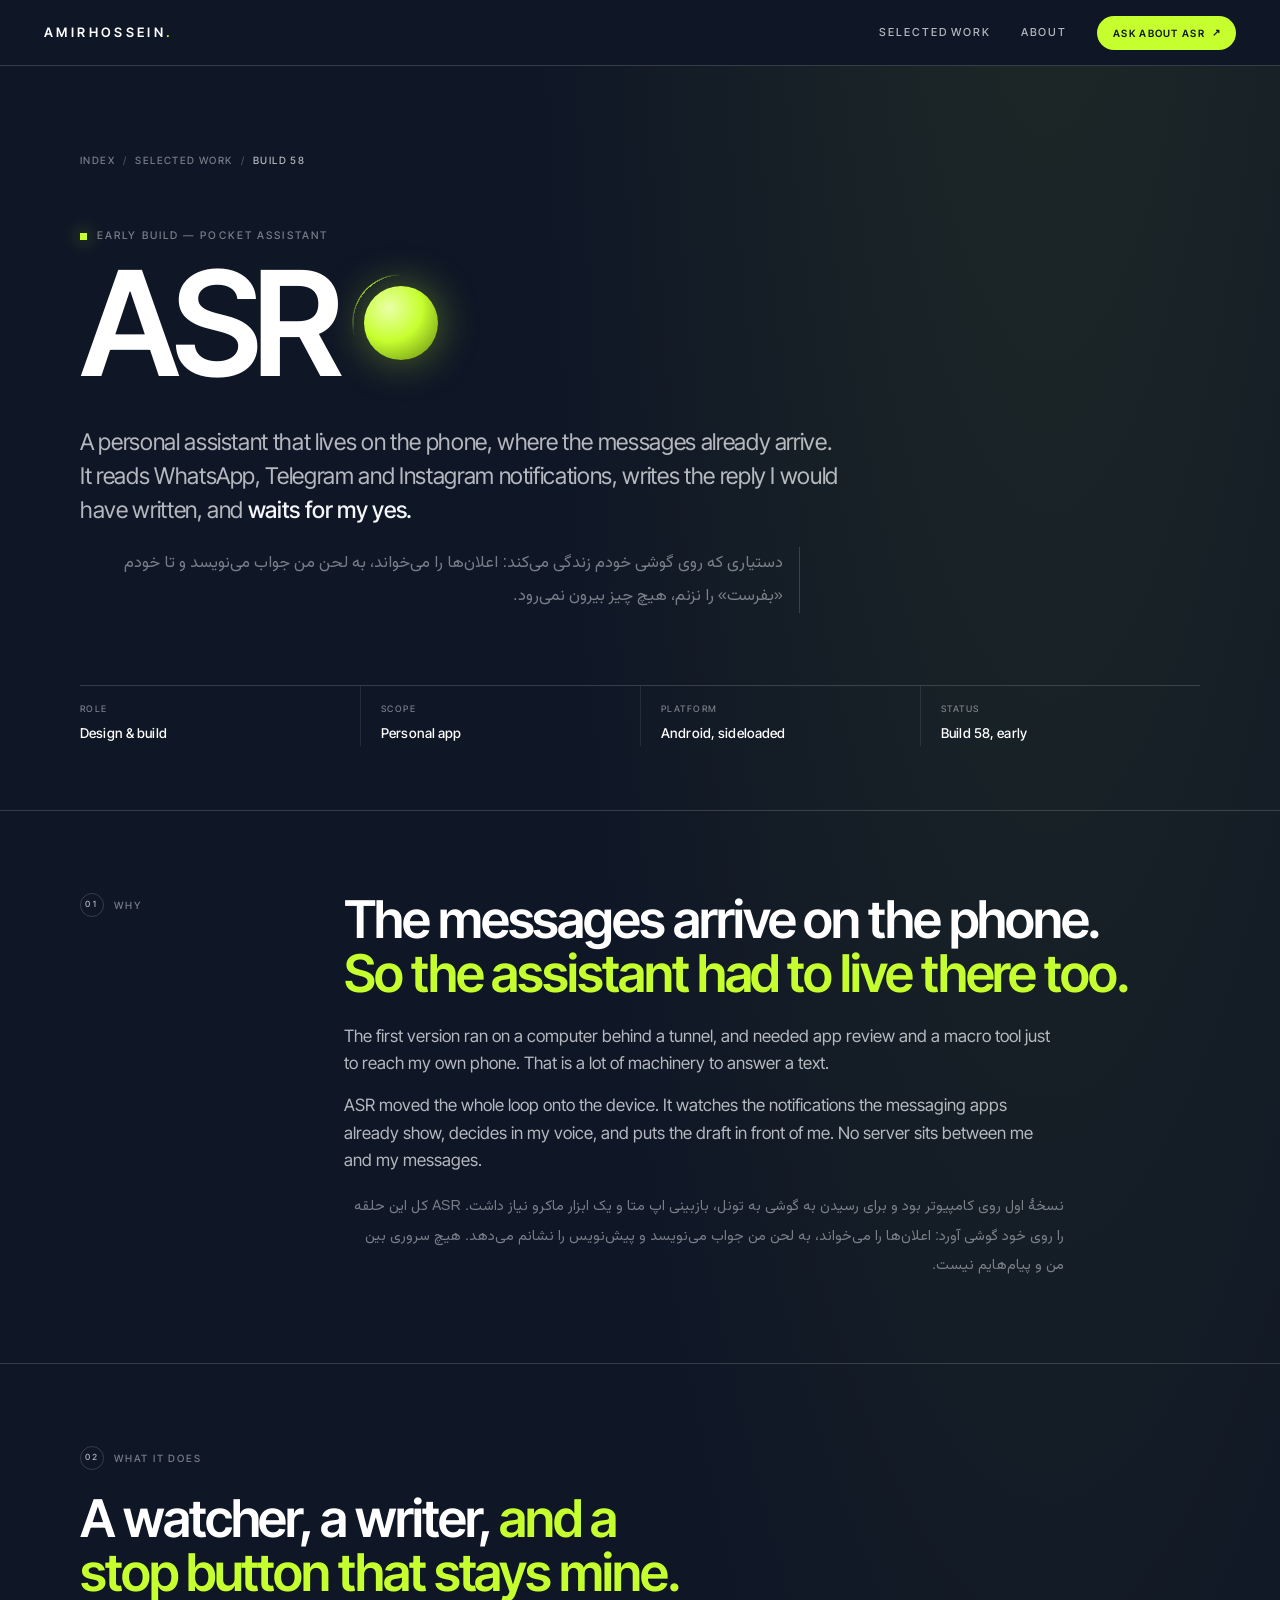
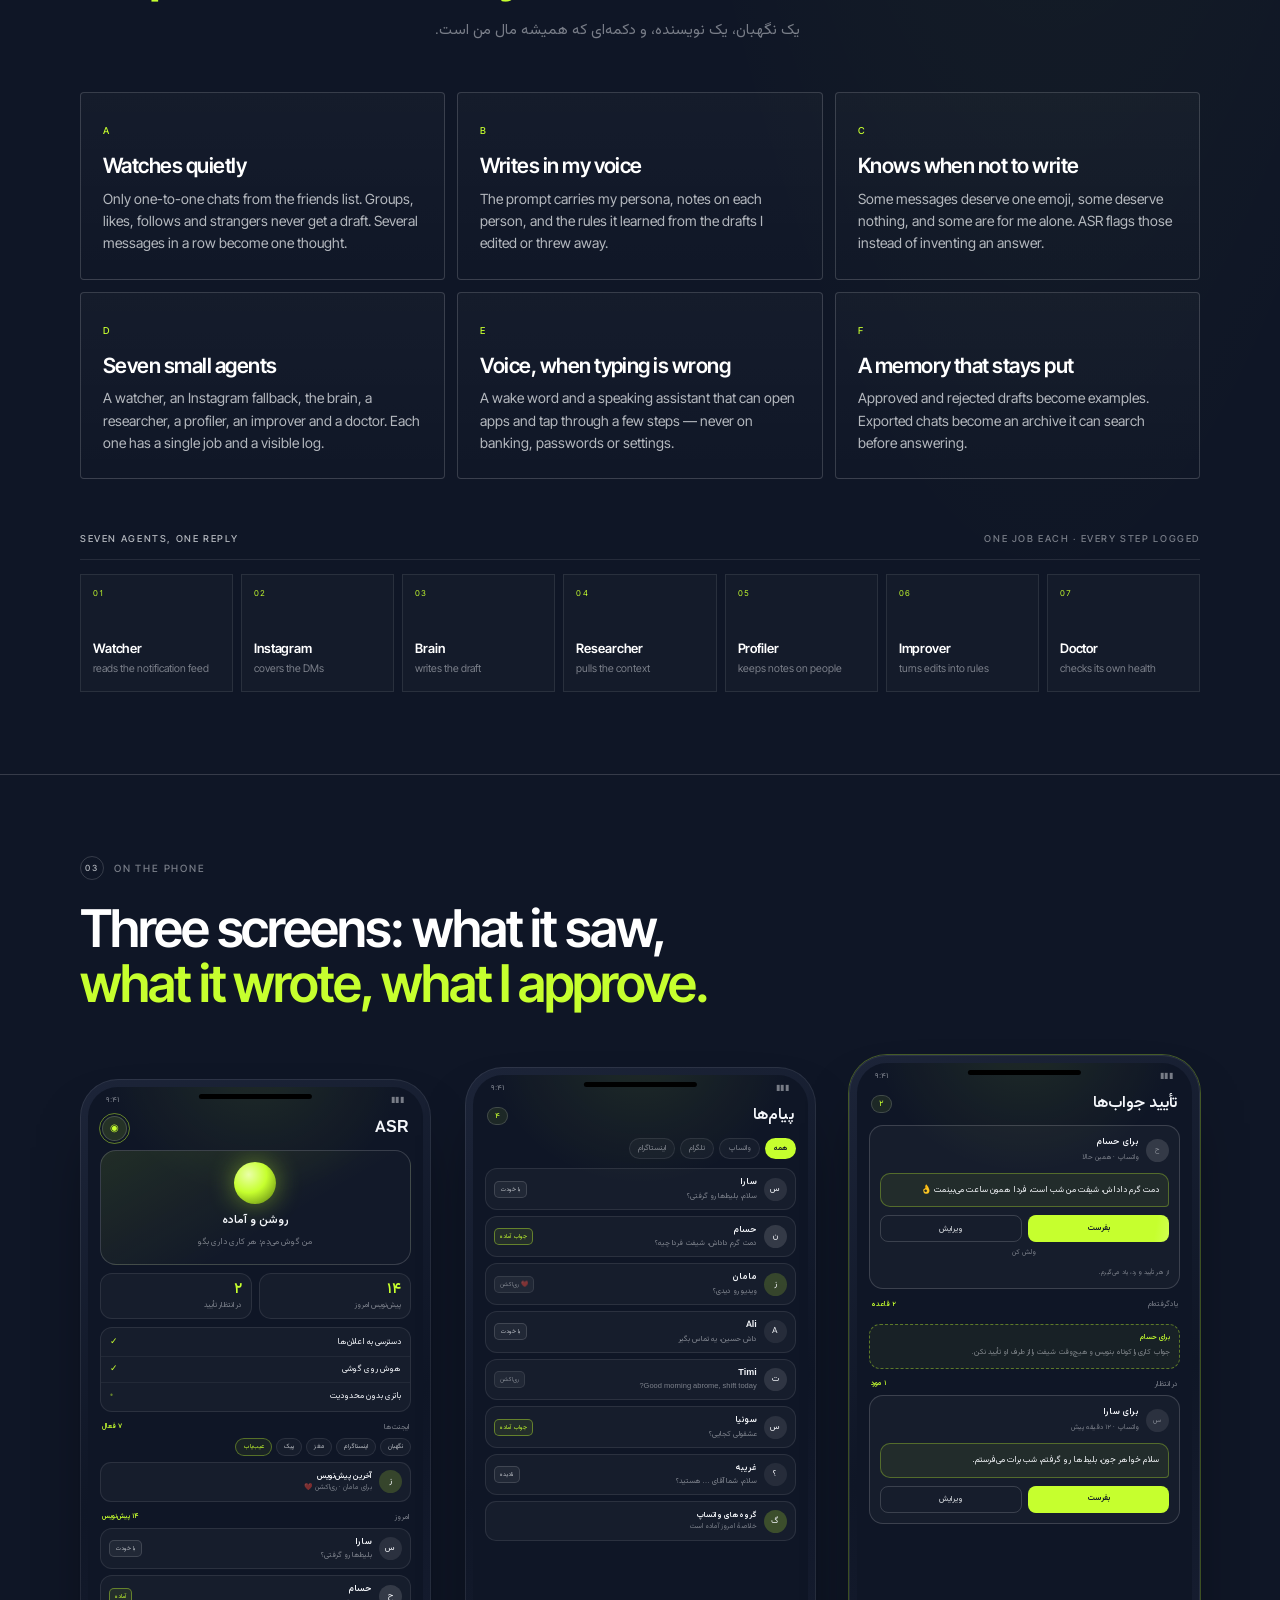
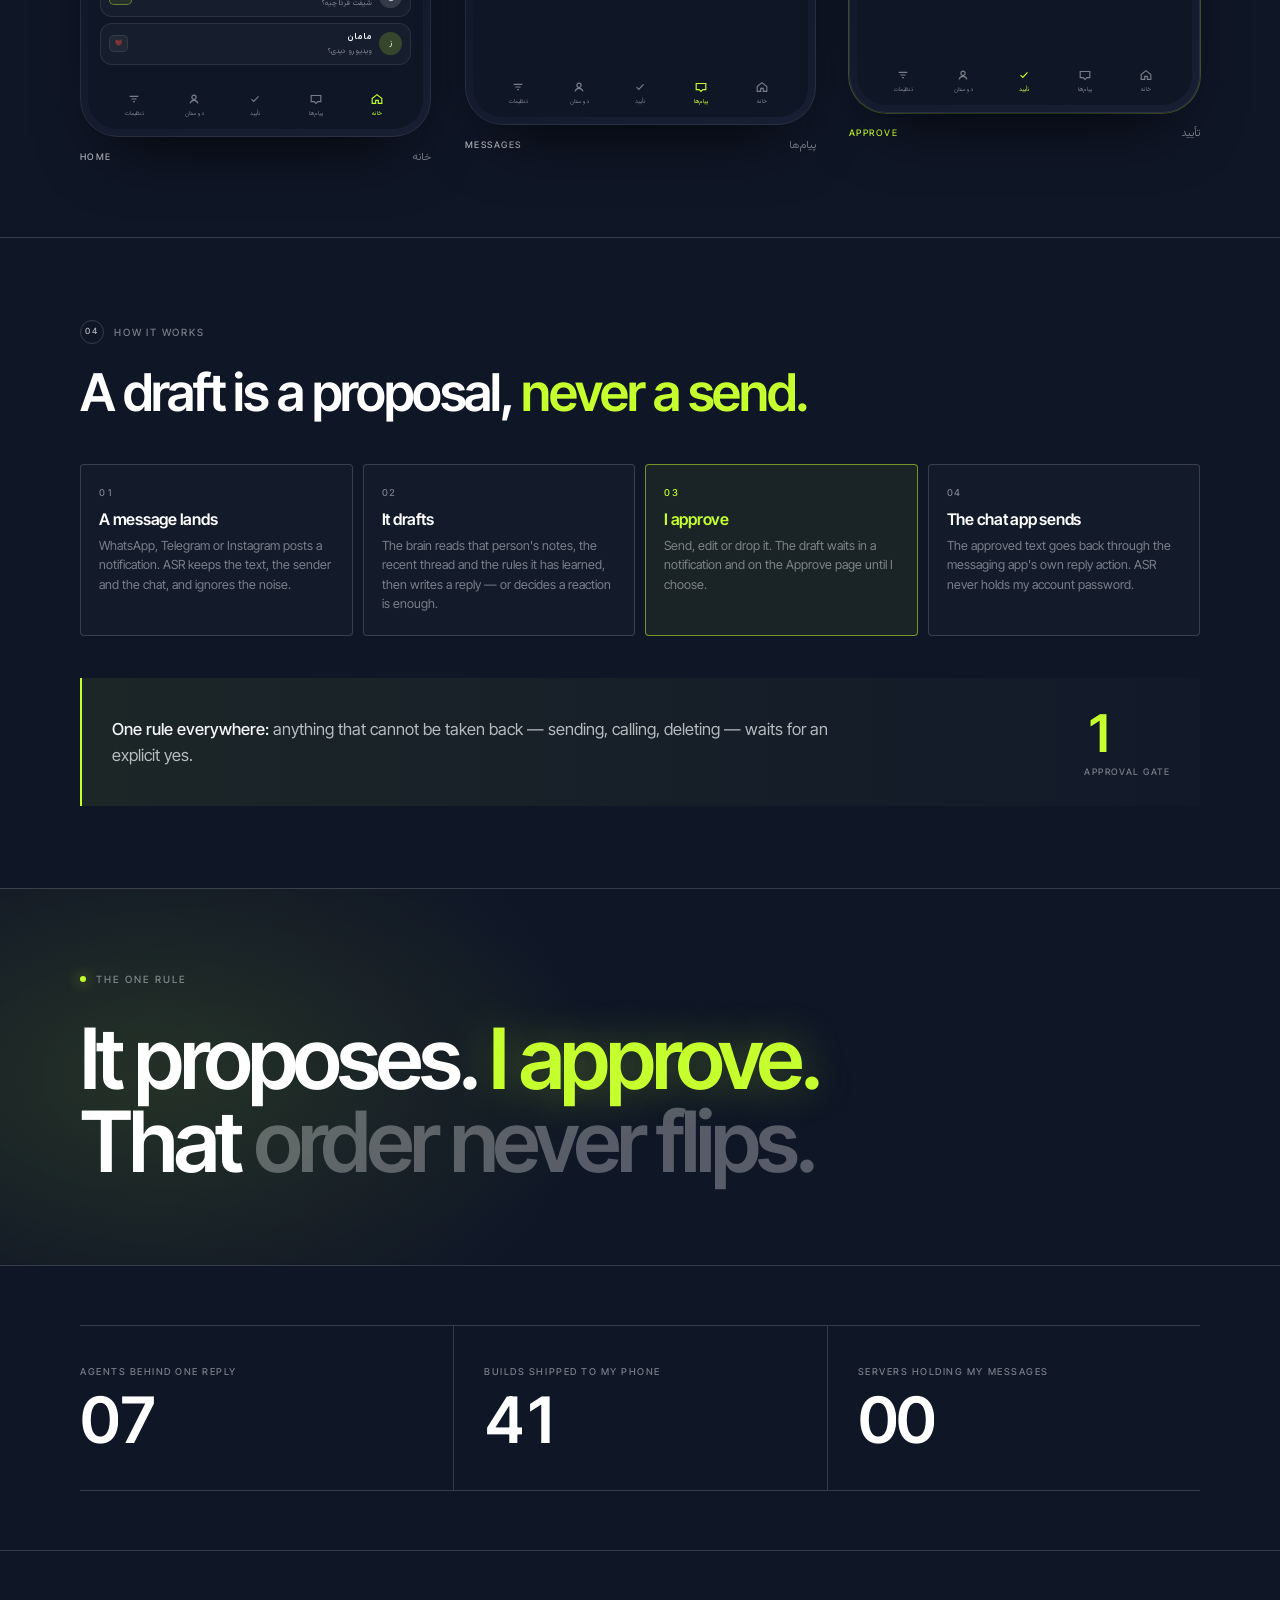
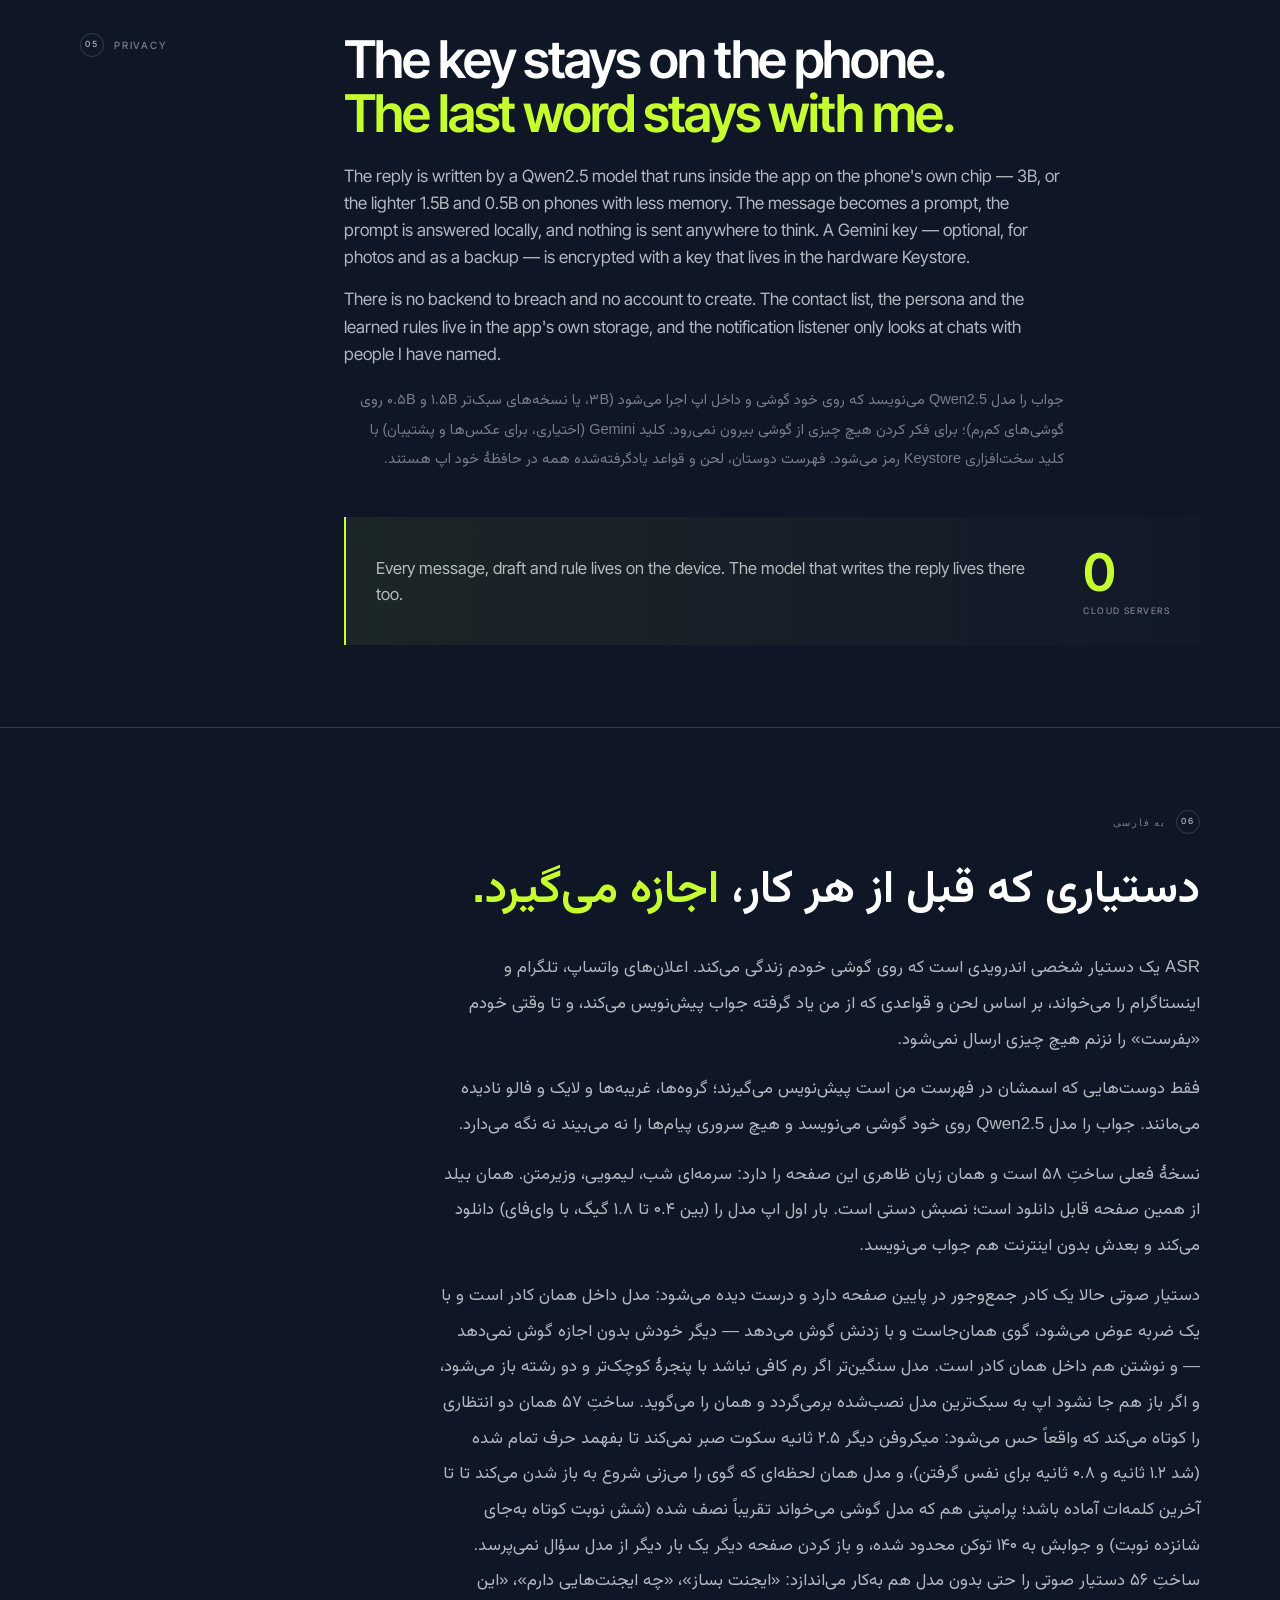
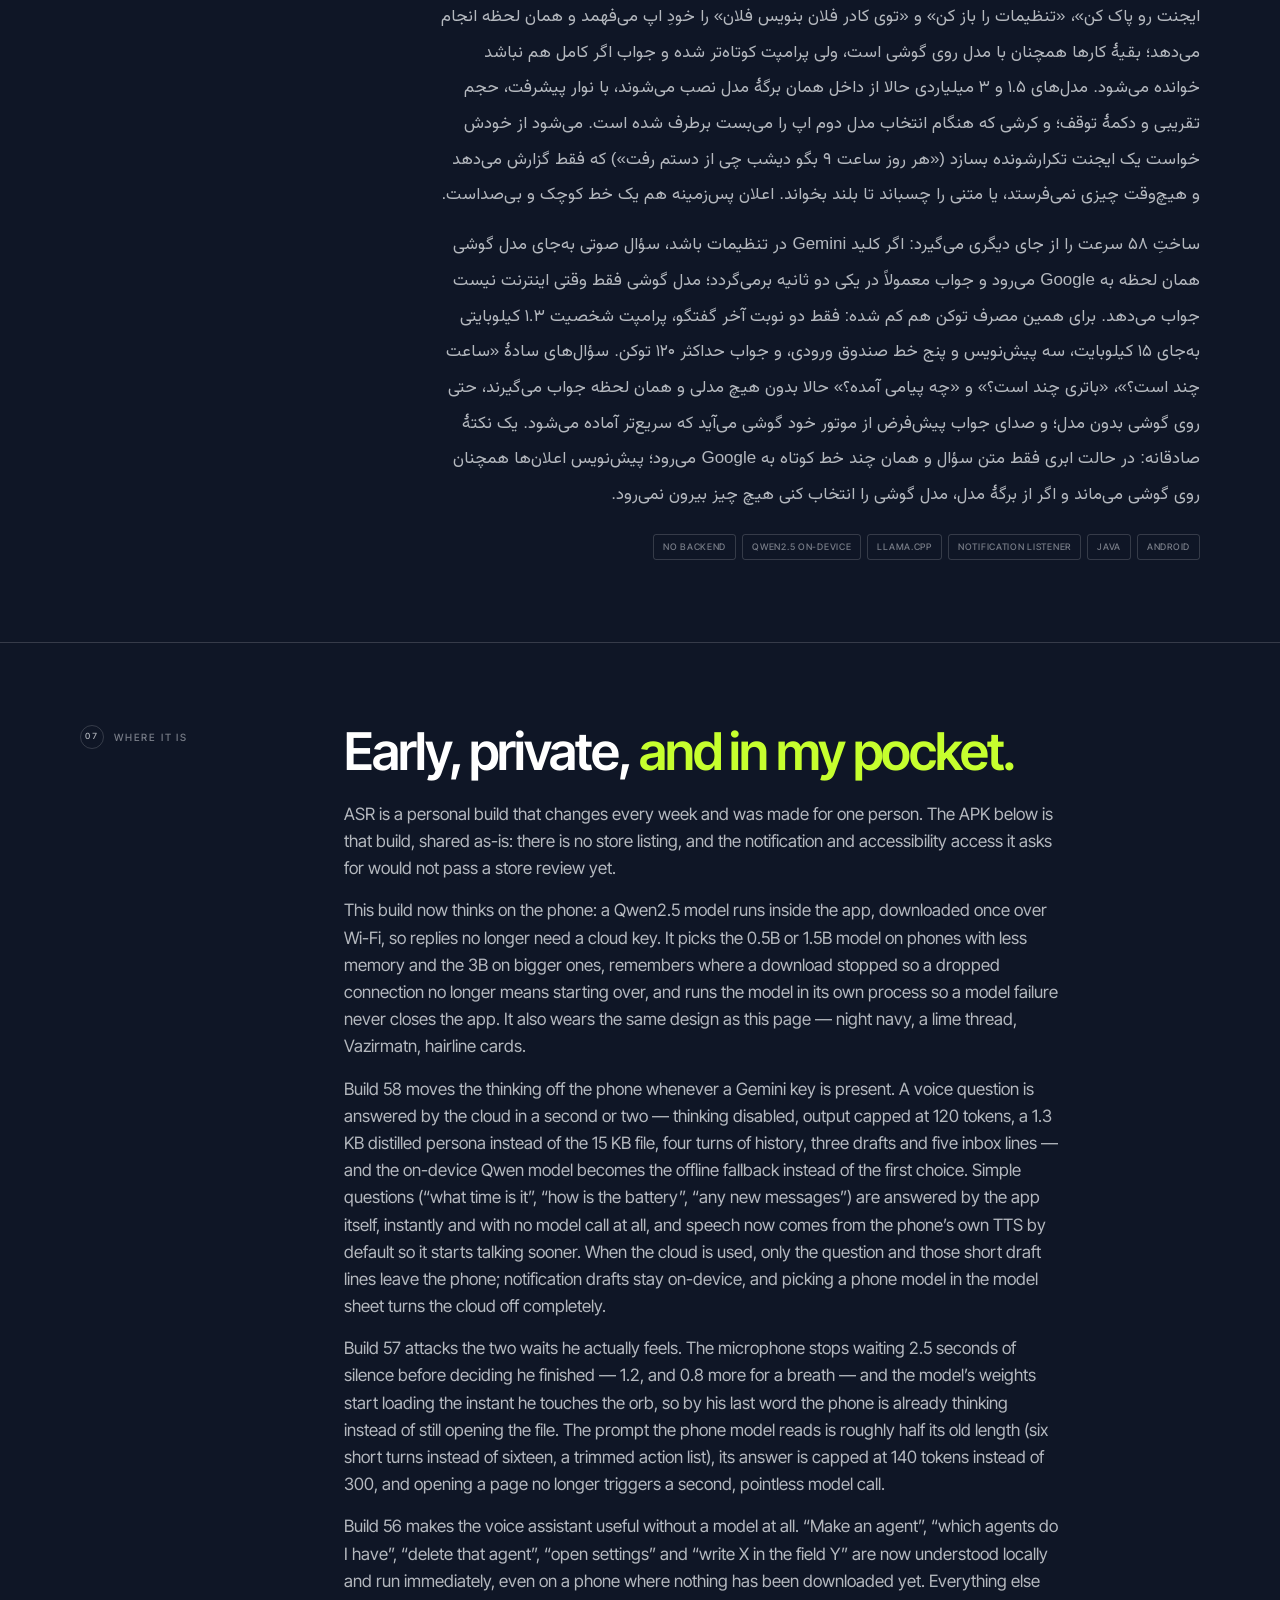
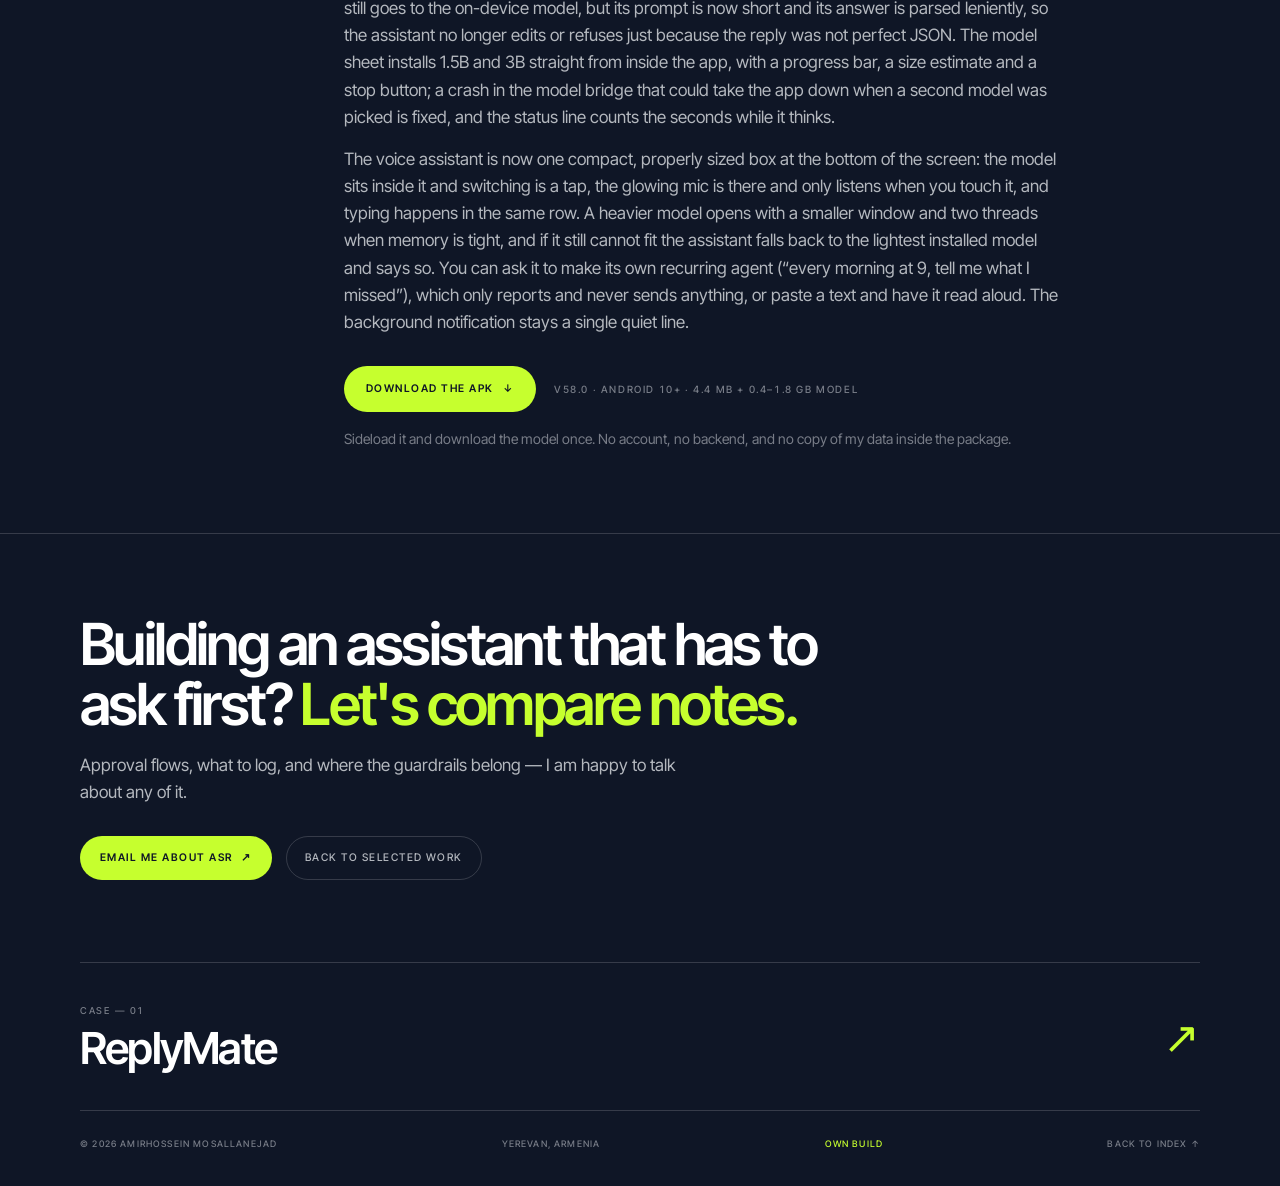
==== commit 524c16fe: "asr: build 58 — cloud-first voice answers, fewer tokens, instant time/battery/inbox" ====
--- a/asr.html
+++ b/asr.html
@@ -79,7 +79,7 @@
       <nav class="crumbs" aria-label="Breadcrumb">
         <a href="index.html">Index</a><span aria-hidden="true">/</span>
         <a href="index.html#work">Selected work</a><span aria-hidden="true">/</span>
-        <b>Build 57</b>
+        <b>Build 58</b>
       </nav>
       <p class="kicker"><i aria-hidden="true"></i>Early build — pocket assistant</p>
       <h1 id="case-title" class="hero-title">ASR<span class="hero-orb" aria-hidden="true"></span></h1>
@@ -89,7 +89,7 @@
         <li><span>Role</span><b>Design &amp; build</b></li>
         <li><span>Scope</span><b>Personal app</b></li>
         <li><span>Platform</span><b>Android, sideloaded</b></li>
-        <li><span>Status</span><b>Build 57, early</b></li>
+        <li><span>Status</span><b>Build 58, early</b></li>
       </ul>
     </div>
   </section>
@@ -349,8 +349,9 @@
       <div class="fa-prose">
         <p>ASR یک دستیار شخصی اندرویدی است که روی گوشی خودم زندگی می‌کند. اعلان‌های واتساپ، تلگرام و اینستاگرام را می‌خواند، بر اساس لحن و قواعدی که از من یاد گرفته جواب پیش‌نویس می‌کند، و تا وقتی خودم «بفرست» را نزنم هیچ چیزی ارسال نمی‌شود.</p>
         <p>فقط دوست‌هایی که اسمشان در فهرست من است پیش‌نویس می‌گیرند؛ گروه‌ها، غریبه‌ها و لایک و فالو نادیده می‌مانند. جواب را مدل Qwen2.5 روی خود گوشی می‌نویسد و هیچ سروری پیام‌ها را نه می‌بیند نه نگه می‌دارد.</p>
-        <p>نسخهٔ فعلی ساختِ ۵۷ است و همان زبان ظاهری این صفحه را دارد: سرمه‌ای شب، لیمویی، وزیرمتن. همان بیلد از همین صفحه قابل دانلود است؛ نصبش دستی است. بار اول اپ مدل را (بین ۰.۴ تا ۱.۸ گیگ، با وای‌فای) دانلود می‌کند و بعدش بدون اینترنت هم جواب می‌نویسد.</p>
+        <p>نسخهٔ فعلی ساختِ ۵۸ است و همان زبان ظاهری این صفحه را دارد: سرمه‌ای شب، لیمویی، وزیرمتن. همان بیلد از همین صفحه قابل دانلود است؛ نصبش دستی است. بار اول اپ مدل را (بین ۰.۴ تا ۱.۸ گیگ، با وای‌فای) دانلود می‌کند و بعدش بدون اینترنت هم جواب می‌نویسد.</p>
         <p>دستیار صوتی حالا یک کادر جمع‌وجور در پایین صفحه دارد و درست دیده می‌شود: مدل داخل همان کادر است و با یک ضربه عوض می‌شود، گوی همان‌جاست و با زدنش گوش می‌دهد — دیگر خودش بدون اجازه گوش نمی‌دهد — و نوشتن هم داخل همان کادر است. مدل سنگین‌تر اگر رم کافی نباشد با پنجرهٔ کوچک‌تر و دو رشته باز می‌شود، و اگر باز هم جا نشود اپ به سبک‌ترین مدل نصب‌شده برمی‌گردد و همان را می‌گوید. ساختِ ۵۷ همان دو انتظاری را کوتاه می‌کند که واقعاً حس می‌شود: میکروفن دیگر ۲.۵ ثانیه سکوت صبر نمی‌کند تا بفهمد حرف تمام شده (شد ۱.۲ ثانیه و ۰.۸ ثانیه برای نفس گرفتن)، و مدل همان لحظه‌ای که گوی را می‌زنی شروع به باز شدن می‌کند تا تا آخرین کلمه‌ات آماده باشد؛ پرامپتی هم که مدل گوشی می‌خواند تقریباً نصف شده (شش نوبت کوتاه به‌جای شانزده نوبت) و جوابش به ۱۴۰ توکن محدود شده، و باز کردن صفحه دیگر یک بار دیگر از مدل سؤال نمی‌پرسد. ساختِ ۵۶ دستیار صوتی را حتی بدون مدل هم به‌کار می‌اندازد: «ایجنت بساز»، «چه ایجنت‌هایی دارم»، «این ایجنت رو پاک کن»، «تنظیمات را باز کن» و «توی کادر فلان بنویس فلان» را خودِ اپ می‌فهمد و همان لحظه انجام می‌دهد؛ بقیهٔ کارها همچنان با مدل روی گوشی است، ولی پرامپت کوتاه‌تر شده و جواب اگر کامل هم نباشد خوانده می‌شود. مدل‌های ۱.۵ و ۳ میلیاردی حالا از داخل همان برگهٔ مدل نصب می‌شوند، با نوار پیشرفت، حجم تقریبی و دکمهٔ توقف؛ و کرشی که هنگام انتخاب مدل دوم اپ را می‌بست برطرف شده است. می‌شود از خودش خواست یک ایجنت تکرارشونده بسازد («هر روز ساعت ۹ بگو دیشب چی از دستم رفت») که فقط گزارش می‌دهد و هیچ‌وقت چیزی نمی‌فرستد، یا متنی را چسباند تا بلند بخواند. اعلان پس‌زمینه هم یک خط کوچک و بی‌صداست.</p>
+        <p>ساختِ ۵۸ سرعت را از جای دیگری می‌گیرد: اگر کلید Gemini در تنظیمات باشد، سؤال صوتی به‌جای مدل گوشی همان لحظه به Google می‌رود و جواب معمولاً در یکی دو ثانیه برمی‌گردد؛ مدل گوشی فقط وقتی اینترنت نیست جواب می‌دهد. برای همین مصرف توکن هم کم شده: فقط دو نوبت آخر گفتگو، پرامپت شخصیت ۱.۳ کیلوبایتی به‌جای ۱۵ کیلوبایت، سه پیش‌نویس و پنج خط صندوق ورودی، و جواب حداکثر ۱۲۰ توکن. سؤال‌های سادهٔ «ساعت چند است؟»، «باتری چند است؟» و «چه پیامی آمده؟» حالا بدون هیچ مدلی و همان لحظه جواب می‌گیرند، حتی روی گوشی بدون مدل؛ و صدای جواب پیش‌فرض از موتور خود گوشی می‌آید که سریع‌تر آماده می‌شود. یک نکتهٔ صادقانه: در حالت ابری فقط متن سؤال و همان چند خط کوتاه به Google می‌رود؛ پیش‌نویس اعلان‌ها همچنان روی گوشی می‌ماند و اگر از برگهٔ مدل، مدل گوشی را انتخاب کنی هیچ چیز بیرون نمی‌رود.</p>
       </div>
       <ul class="tags" aria-label="Stack">
         <li>Android</li><li>Java</li><li>Notification listener</li><li>llama.cpp</li><li>Qwen2.5 on-device</li><li>No backend</li>
@@ -366,12 +367,13 @@
         <div class="prose">
           <p>ASR is a personal build that changes every week and was made for one person. The APK below is that build, shared as-is: there is no store listing, and the notification and accessibility access it asks for would not pass a store review yet.</p>
           <p>This build now thinks on the phone: a Qwen2.5 model runs inside the app, downloaded once over Wi-Fi, so replies no longer need a cloud key. It picks the 0.5B or 1.5B model on phones with less memory and the 3B on bigger ones, remembers where a download stopped so a dropped connection no longer means starting over, and runs the model in its own process so a model failure never closes the app. It also wears the same design as this page — night navy, a lime thread, Vazirmatn, hairline cards.</p>
+          <p>Build 58 moves the thinking off the phone whenever a Gemini key is present. A voice question is answered by the cloud in a second or two — thinking disabled, output capped at 120 tokens, a 1.3 KB distilled persona instead of the 15 KB file, four turns of history, three drafts and five inbox lines — and the on-device Qwen model becomes the offline fallback instead of the first choice. Simple questions (“what time is it”, “how is the battery”, “any new messages”) are answered by the app itself, instantly and with no model call at all, and speech now comes from the phone’s own TTS by default so it starts talking sooner. When the cloud is used, only the question and those short draft lines leave the phone; notification drafts stay on-device, and picking a phone model in the model sheet turns the cloud off completely.</p>
           <p>Build 57 attacks the two waits he actually feels. The microphone stops waiting 2.5 seconds of silence before deciding he finished — 1.2, and 0.8 more for a breath — and the model’s weights start loading the instant he touches the orb, so by his last word the phone is already thinking instead of still opening the file. The prompt the phone model reads is roughly half its old length (six short turns instead of sixteen, a trimmed action list), its answer is capped at 140 tokens instead of 300, and opening a page no longer triggers a second, pointless model call.</p>
           <p>Build 56 makes the voice assistant useful without a model at all. “Make an agent”, “which agents do I have”, “delete that agent”, “open settings” and “write X in the field Y” are now understood locally and run immediately, even on a phone where nothing has been downloaded yet. Everything else still goes to the on-device model, but its prompt is now short and its answer is parsed leniently, so the assistant no longer edits or refuses just because the reply was not perfect JSON. The model sheet installs 1.5B and 3B straight from inside the app, with a progress bar, a size estimate and a stop button; a crash in the model bridge that could take the app down when a second model was picked is fixed, and the status line counts the seconds while it thinks.</p>
           <p>The voice assistant is now one compact, properly sized box at the bottom of the screen: the model sits inside it and switching is a tap, the glowing mic is there and only listens when you touch it, and typing happens in the same row. A heavier model opens with a smaller window and two threads when memory is tight, and if it still cannot fit the assistant falls back to the lightest installed model and says so. You can ask it to make its own recurring agent (“every morning at 9, tell me what I missed”), which only reports and never sends anything, or paste a text and have it read aloud. The background notification stays a single quiet line.</p>
           <div class="dl">
-            <a class="btn" href="downloads/ASR-57.apk" download="ASR-57.apk">Download the APK <span aria-hidden="true">↓</span></a>
-            <span class="dl-meta">v57.0 · Android 10+ · 4.4 MB + 0.4–1.8 GB model</span>
+            <a class="btn" href="downloads/ASR-58.apk" download="ASR-58.apk">Download the APK <span aria-hidden="true">↓</span></a>
+            <span class="dl-meta">v58.0 · Android 10+ · 4.4 MB + 0.4–1.8 GB model</span>
           </div>
           <p class="muted-note">Sideload it and download the model once. No account, no backend, and no copy of my data inside the package.</p>
         </div>
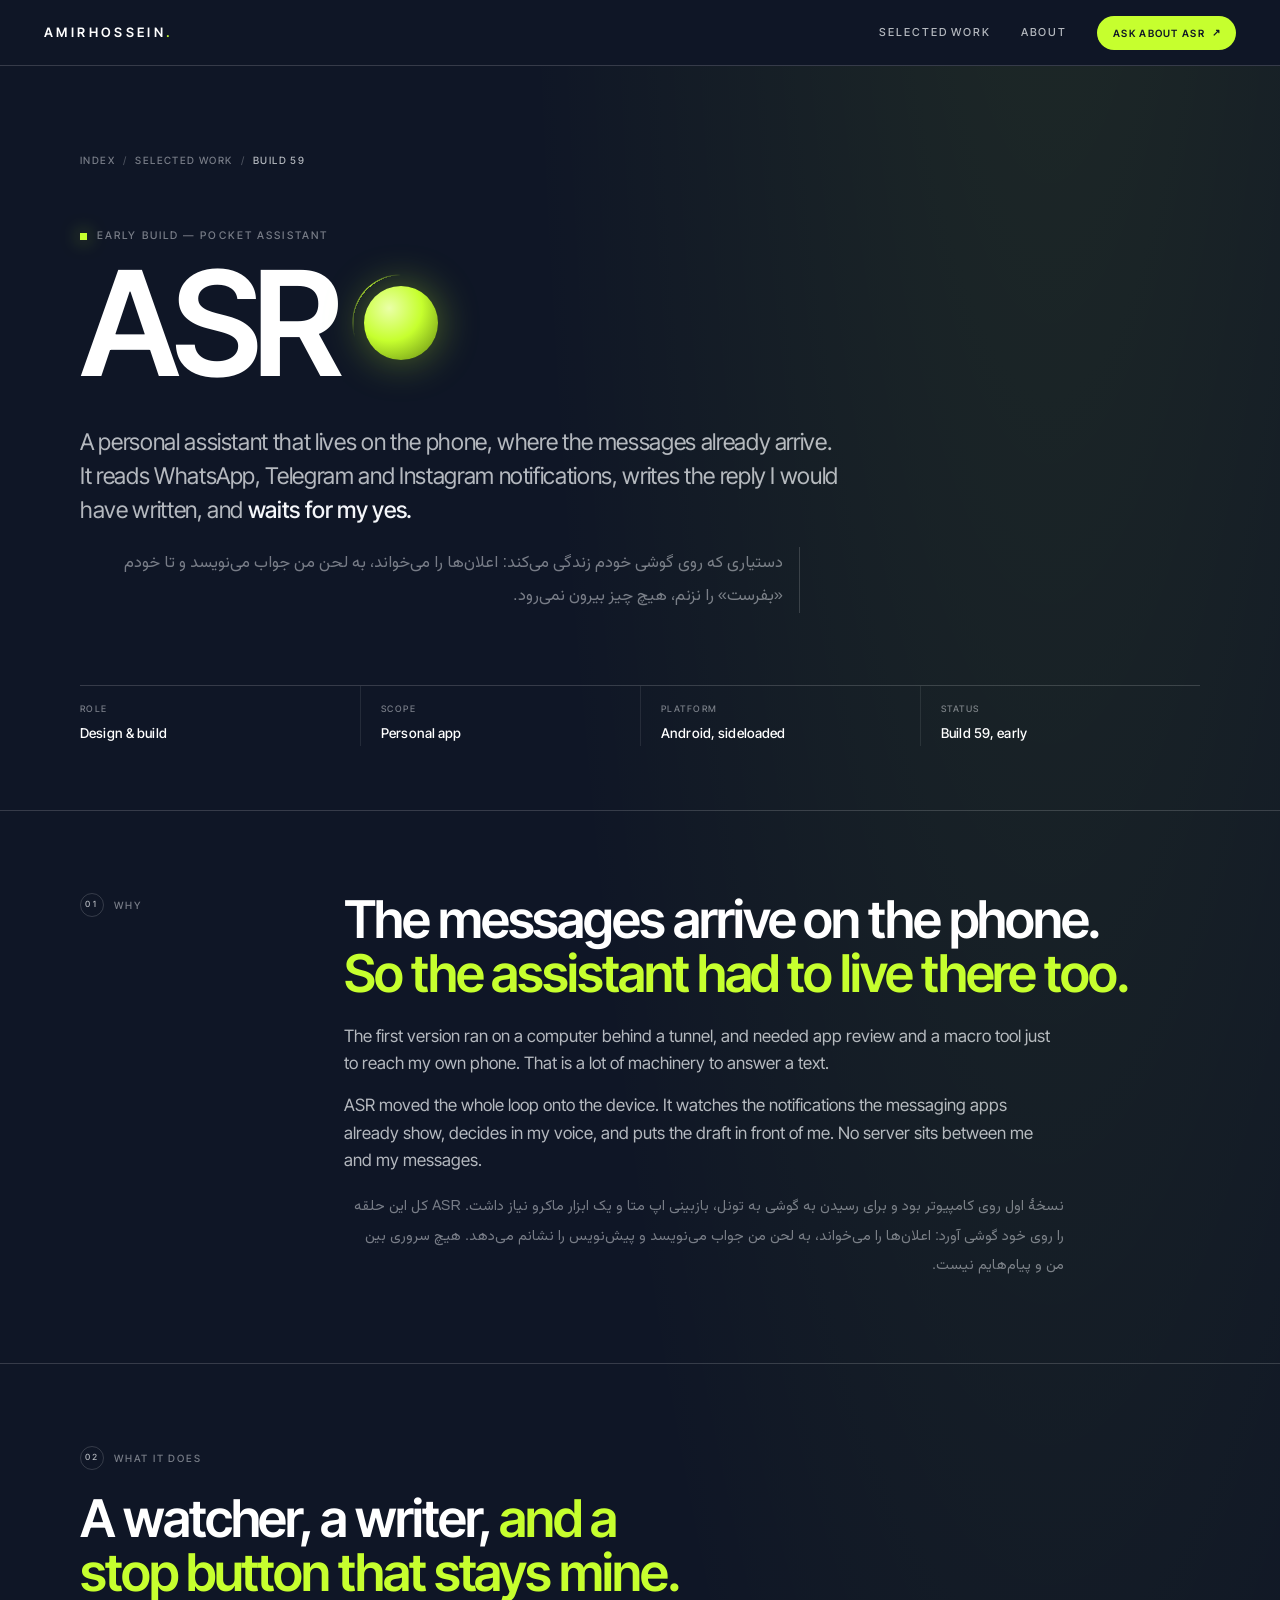
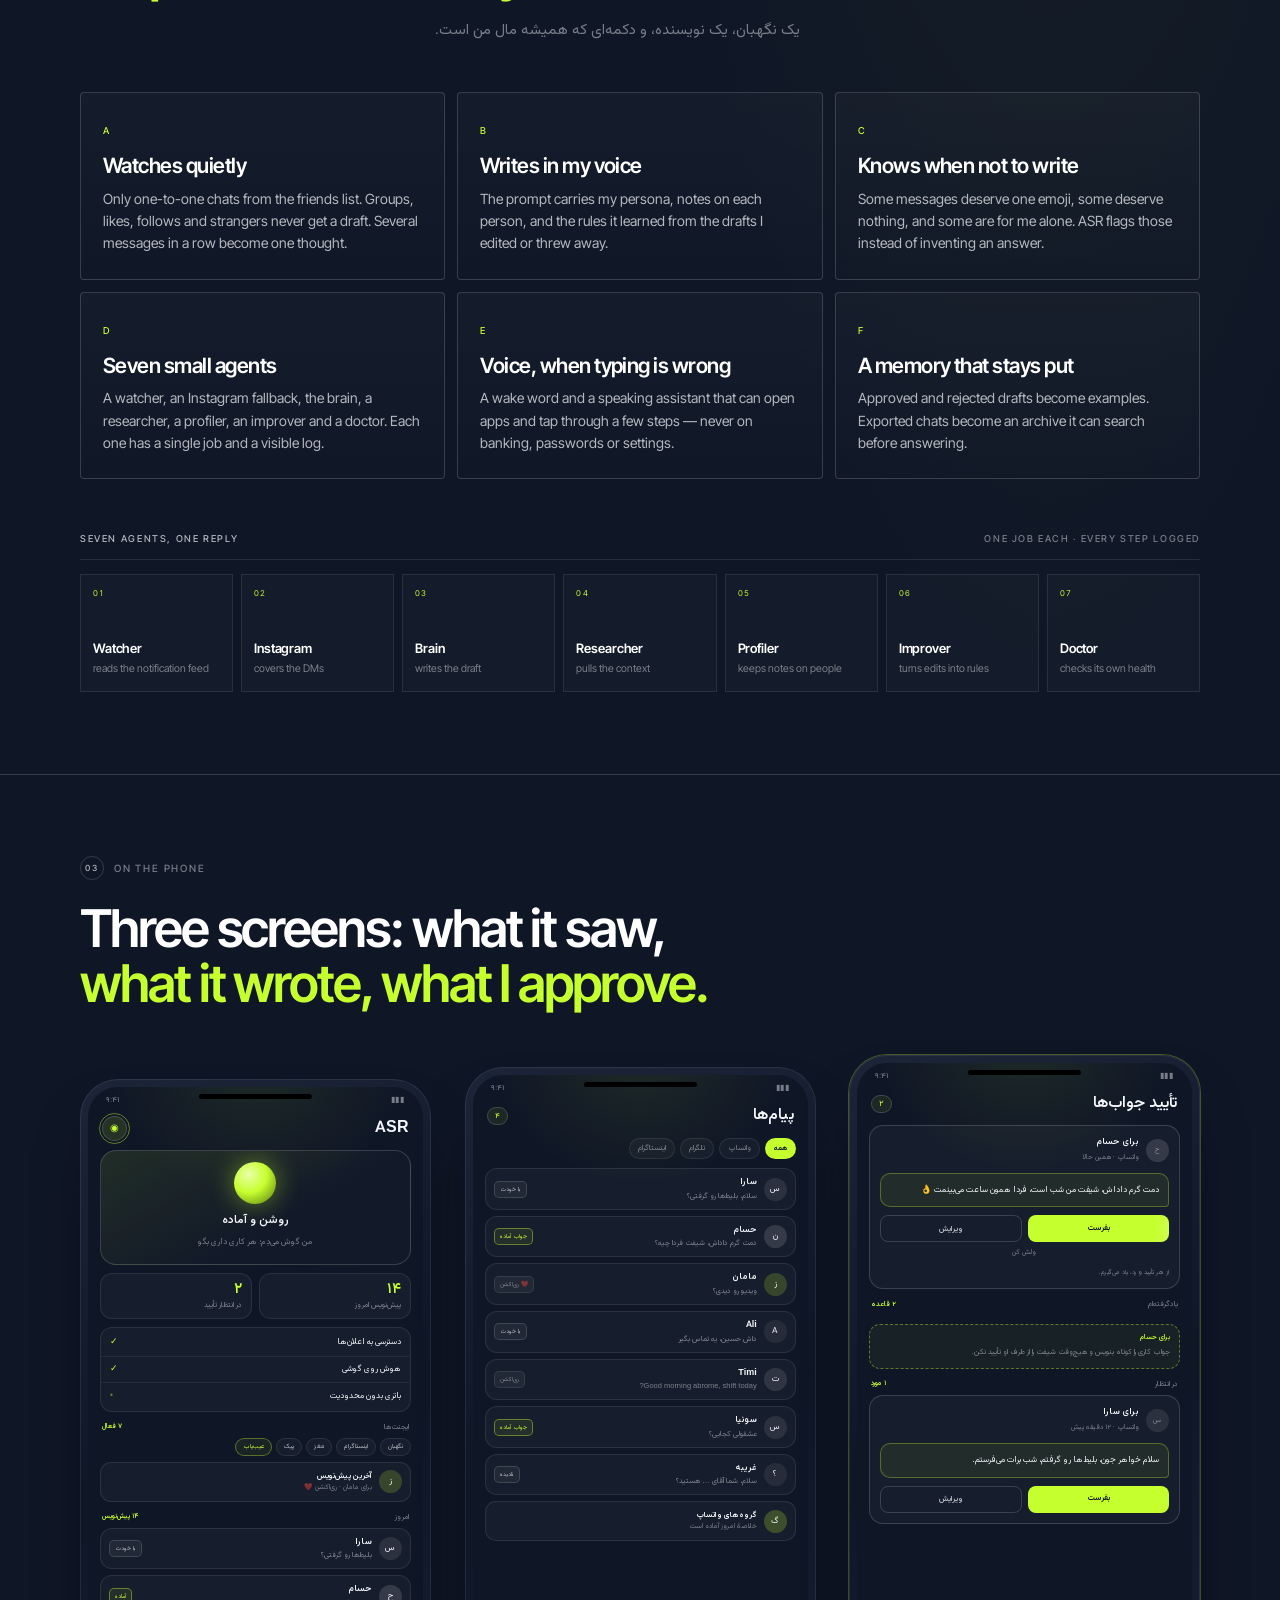
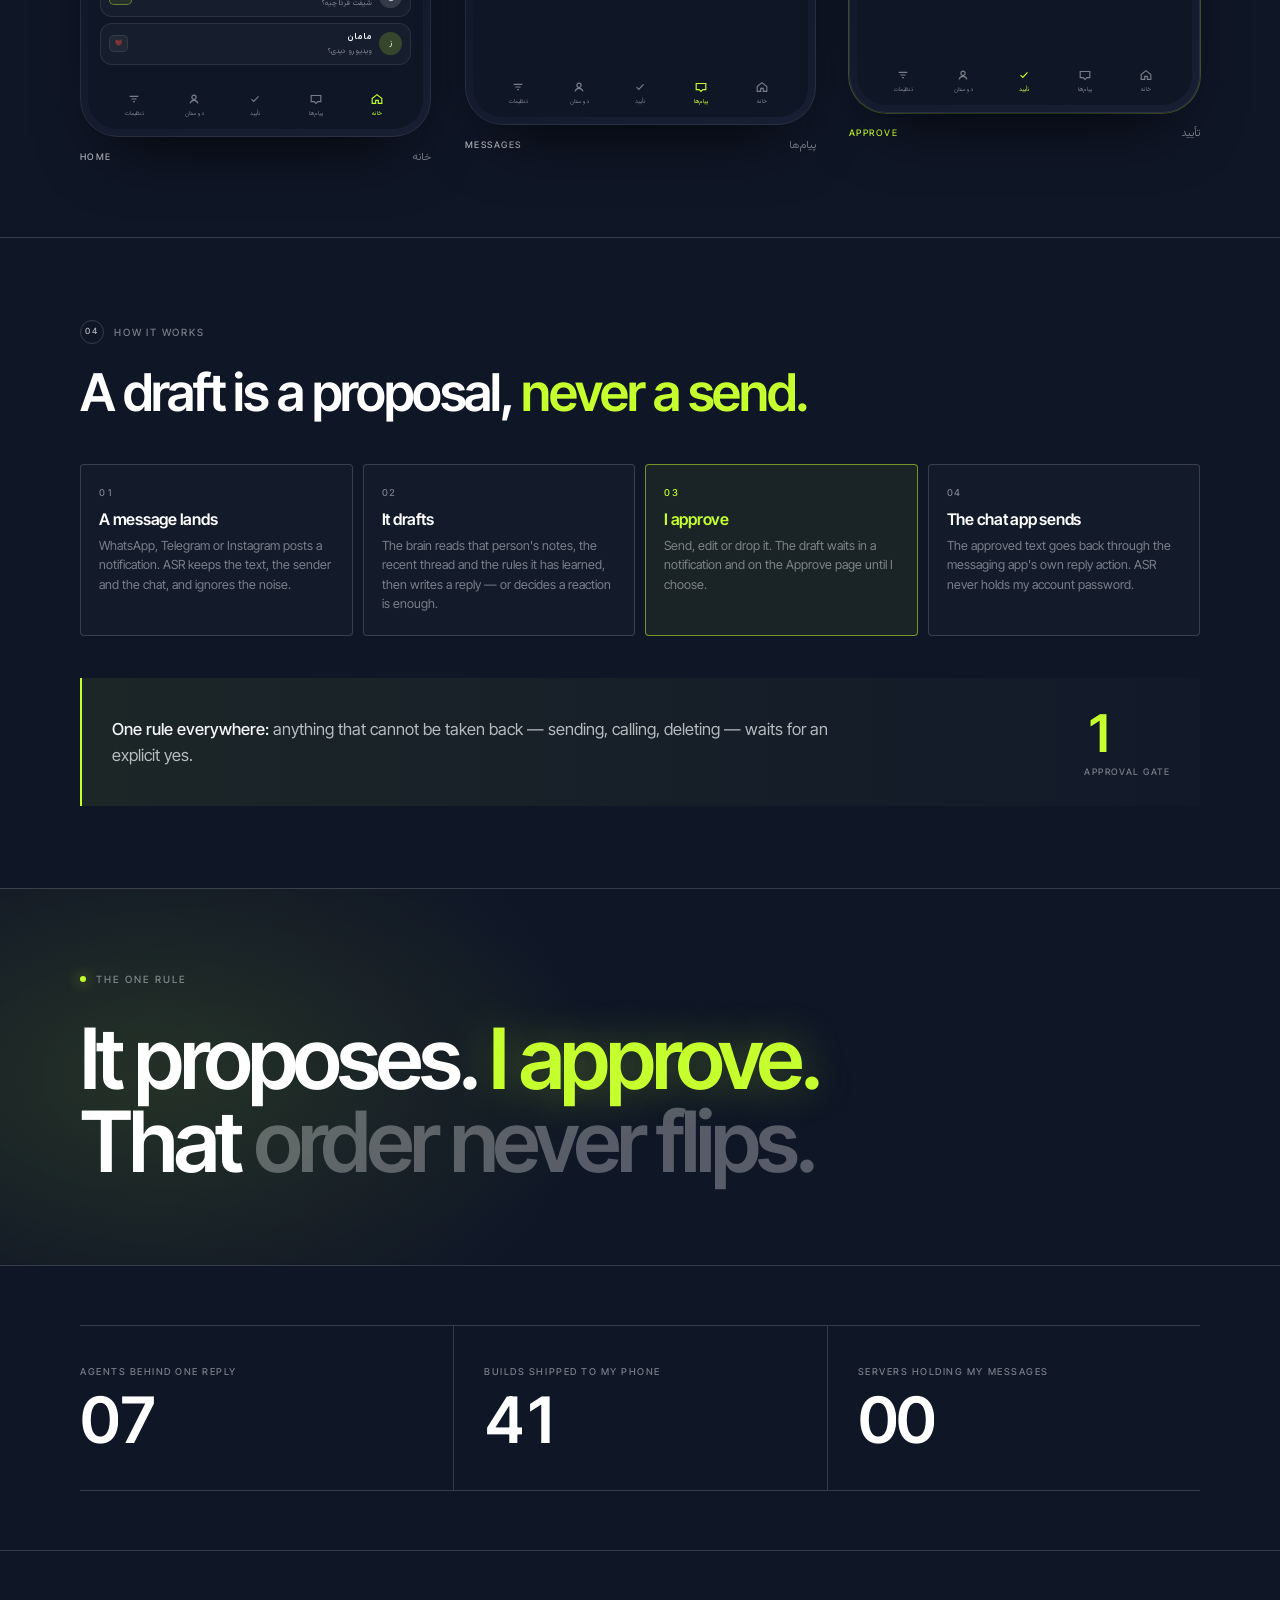
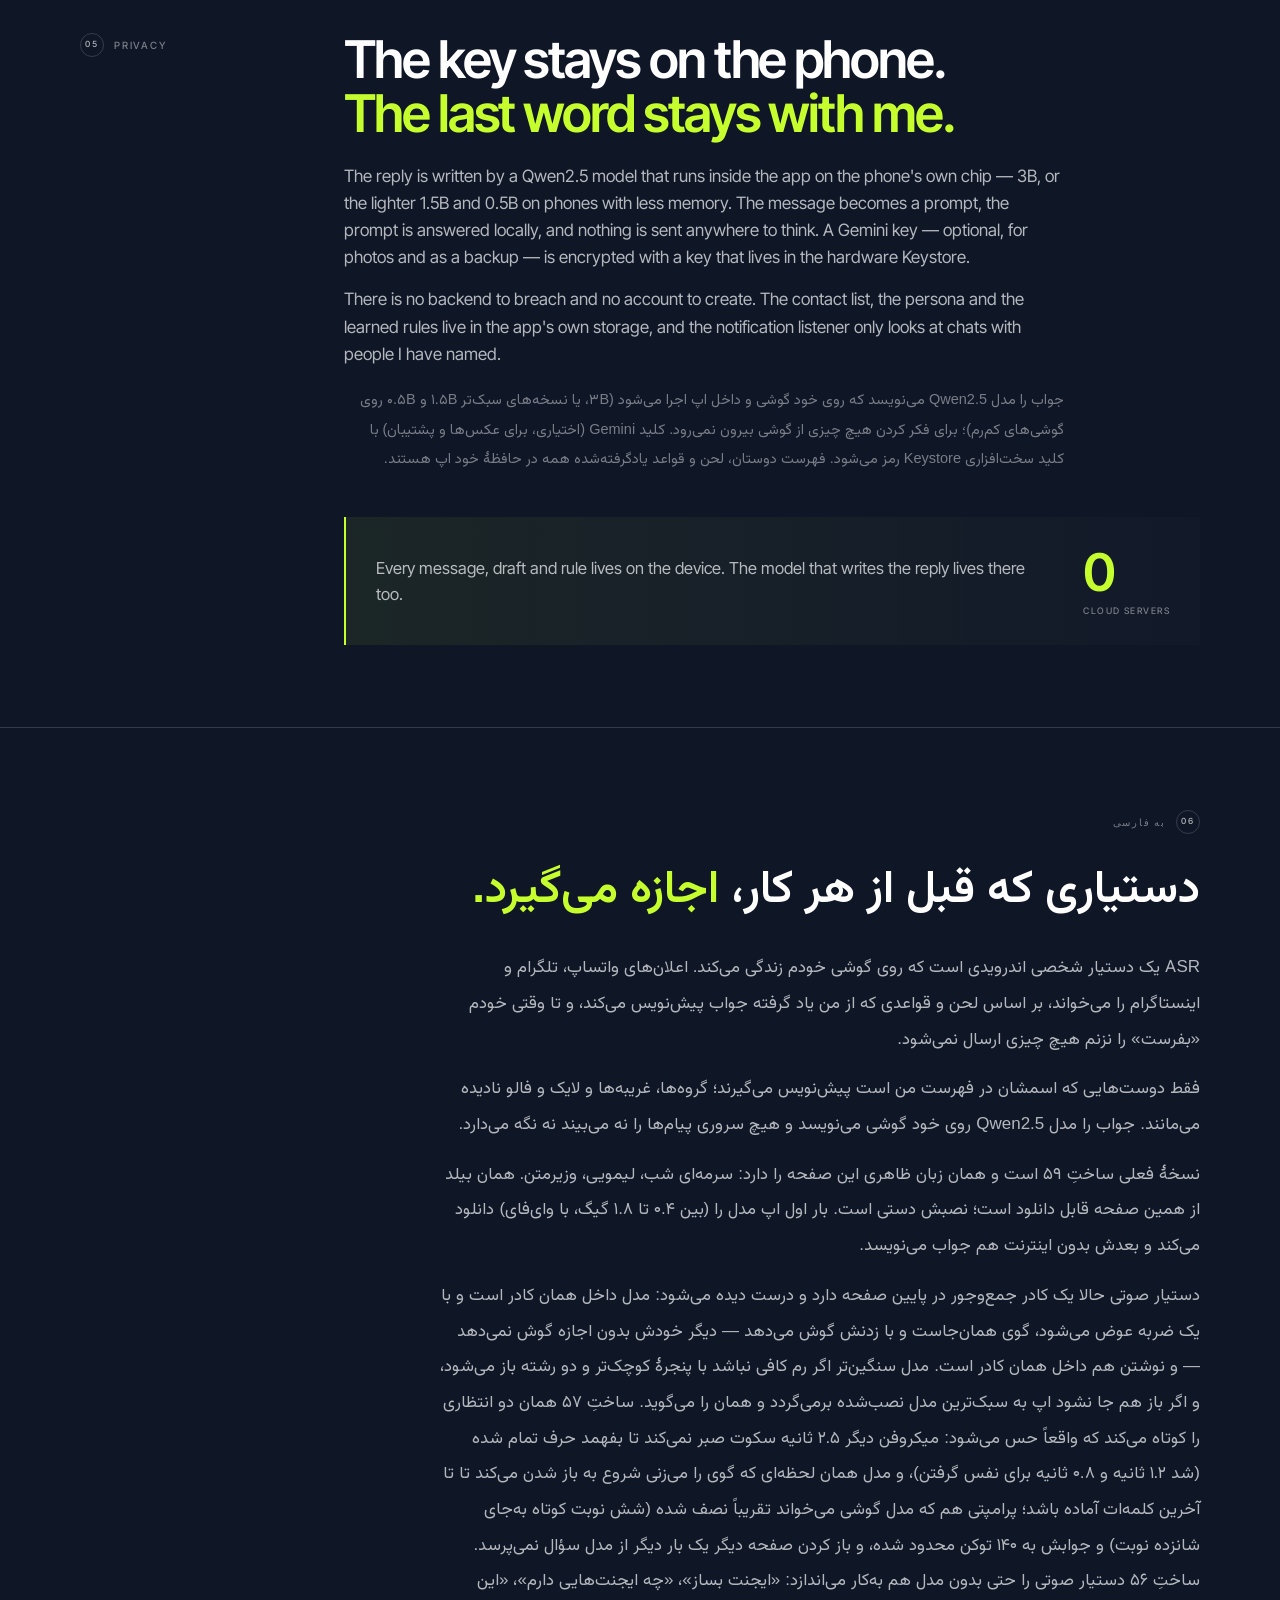
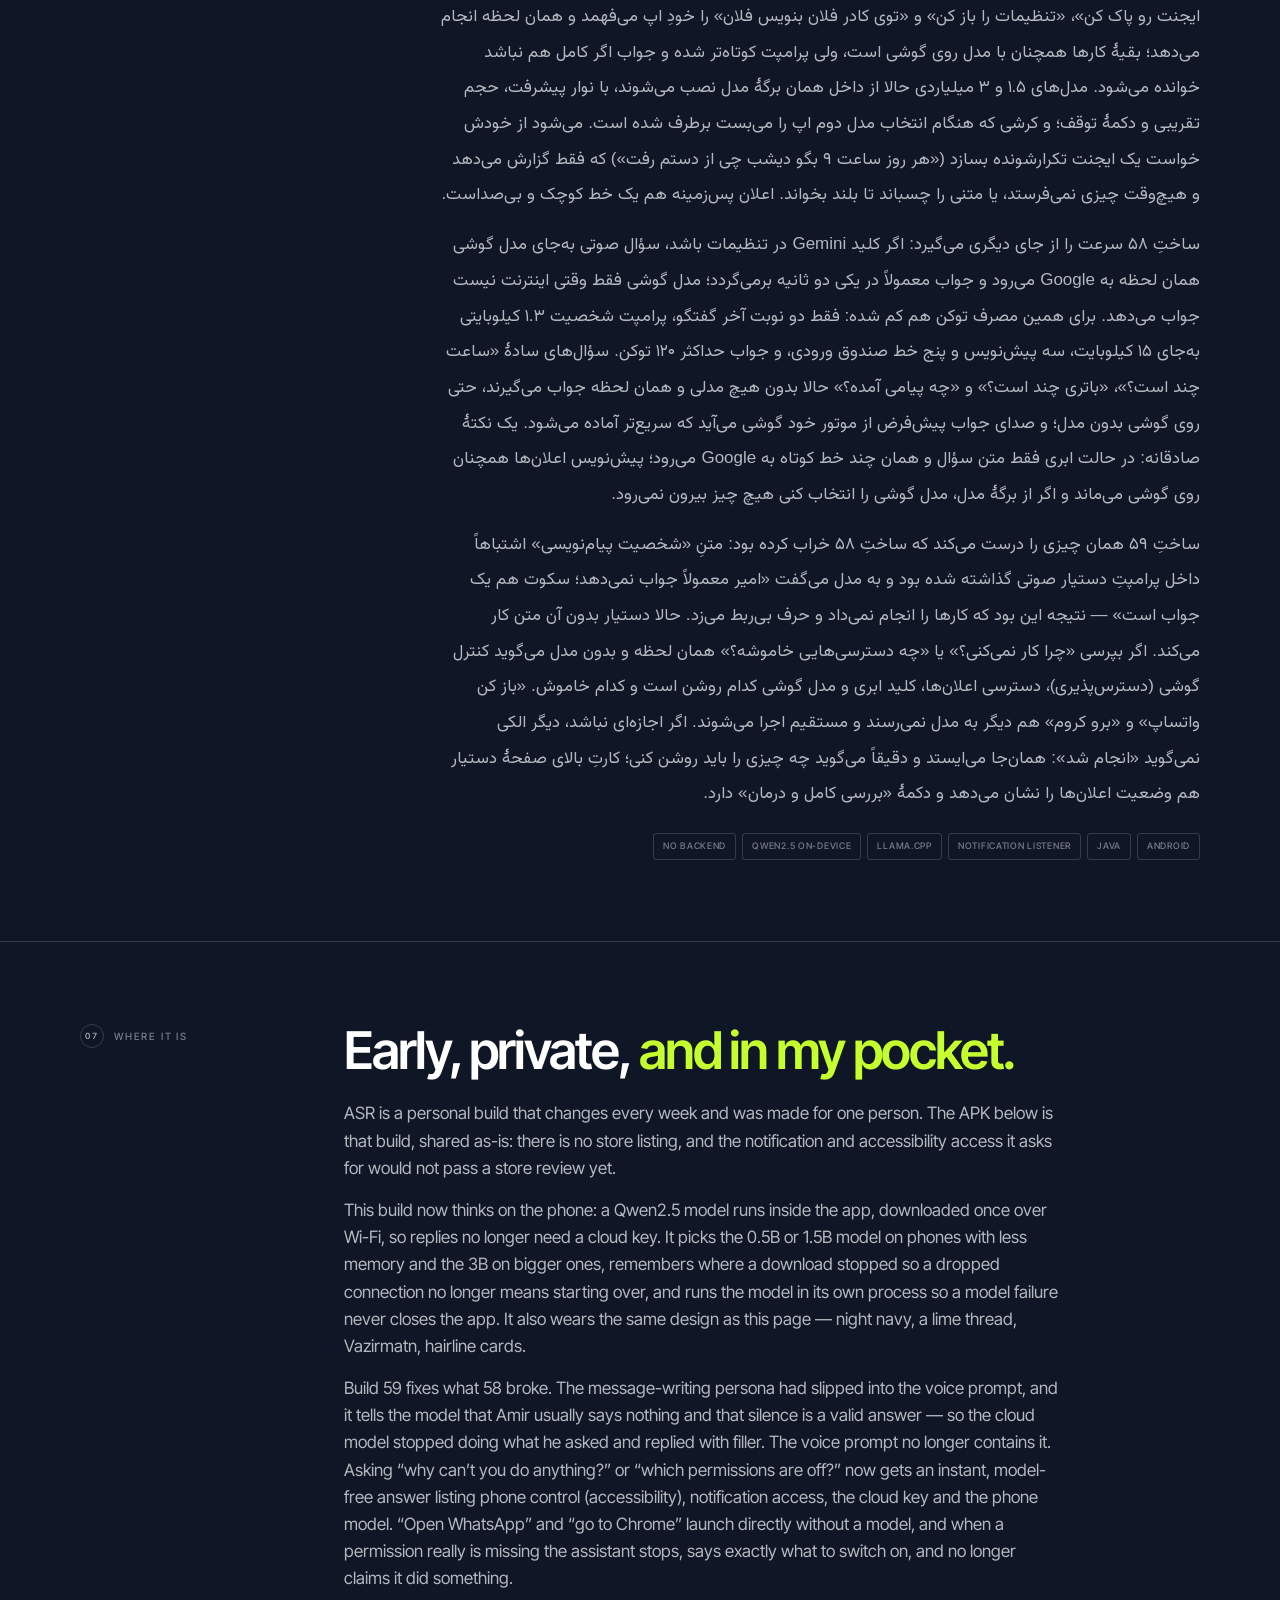
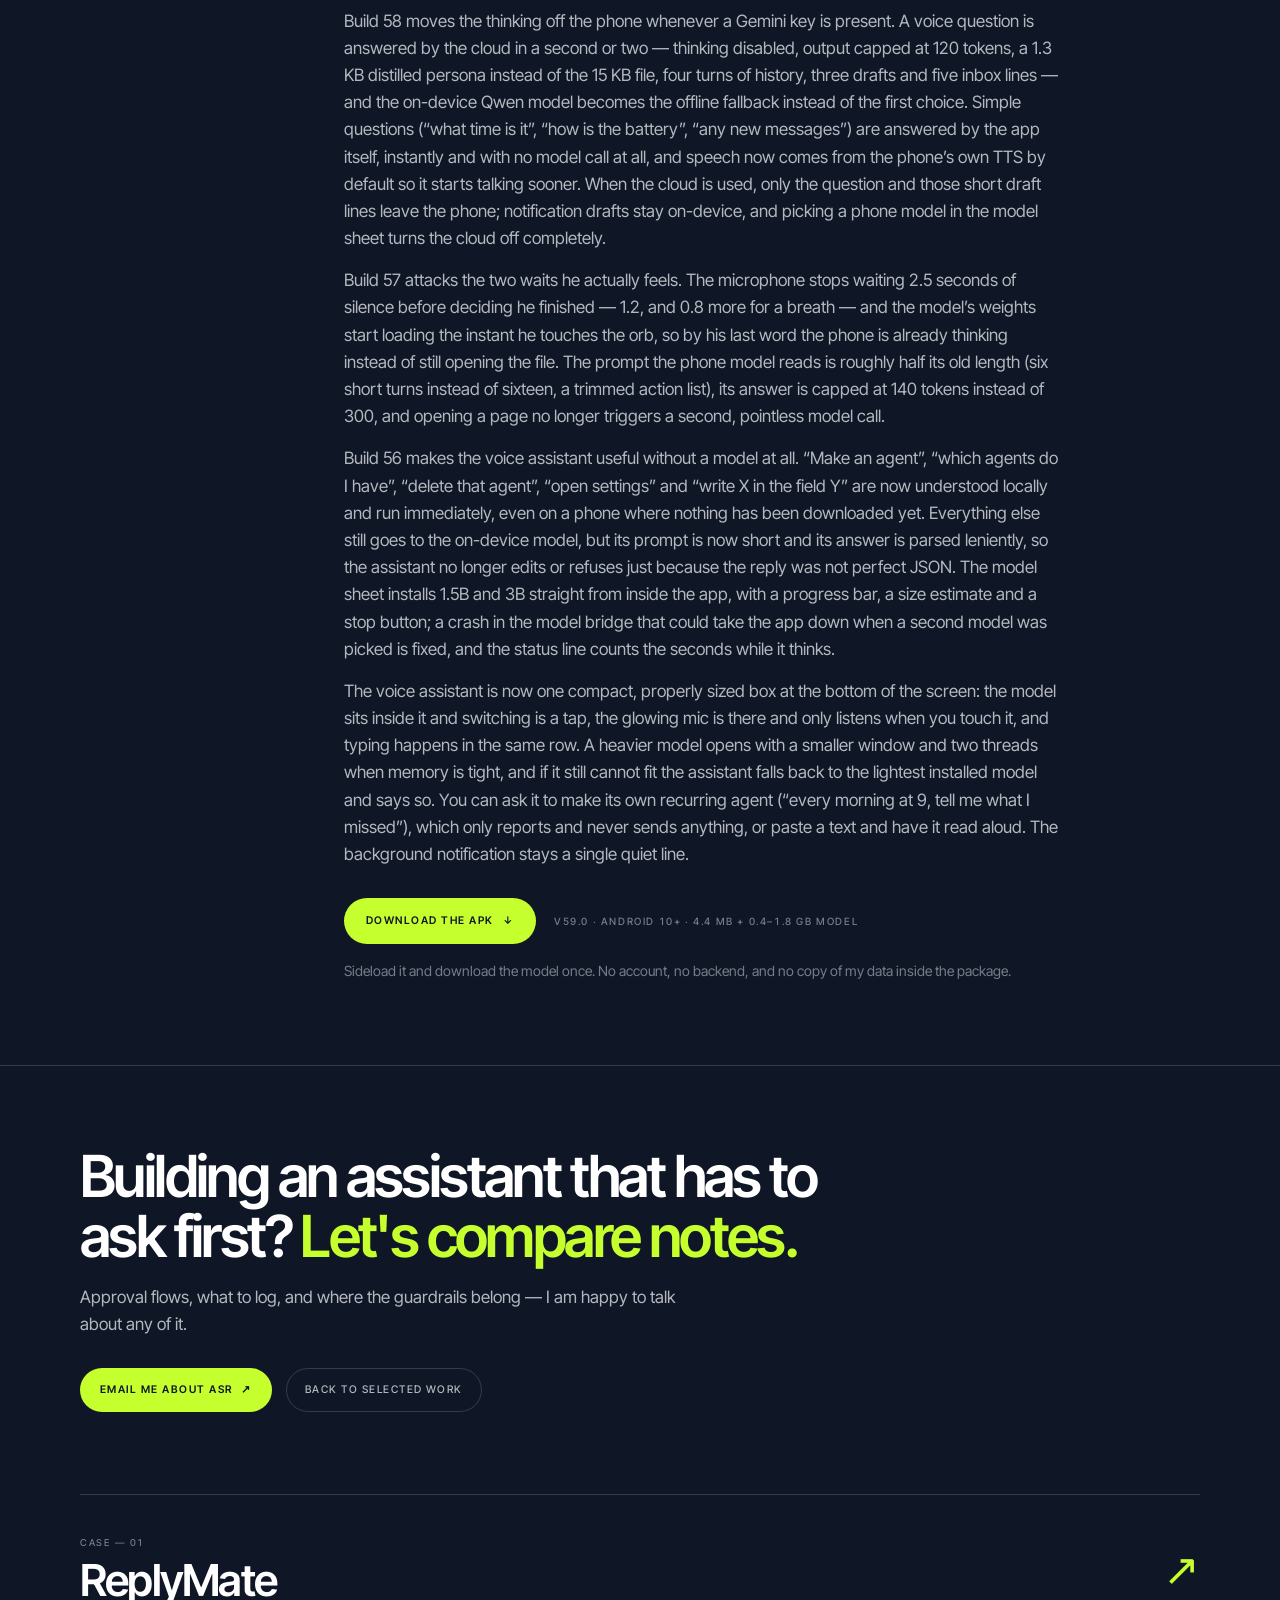
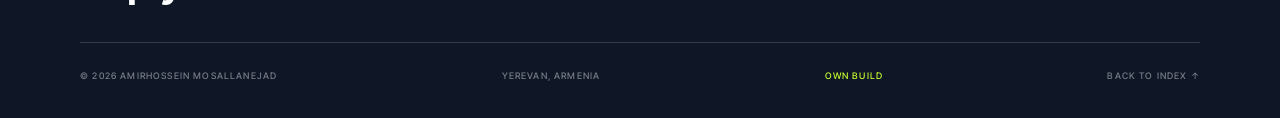
==== commit da537316: "asr: build 59 — remove the message persona from the voice prompt, add permission diagnostics" ====
--- a/asr.html
+++ b/asr.html
@@ -79,7 +79,7 @@
       <nav class="crumbs" aria-label="Breadcrumb">
         <a href="index.html">Index</a><span aria-hidden="true">/</span>
         <a href="index.html#work">Selected work</a><span aria-hidden="true">/</span>
-        <b>Build 58</b>
+        <b>Build 59</b>
       </nav>
       <p class="kicker"><i aria-hidden="true"></i>Early build — pocket assistant</p>
       <h1 id="case-title" class="hero-title">ASR<span class="hero-orb" aria-hidden="true"></span></h1>
@@ -89,7 +89,7 @@
         <li><span>Role</span><b>Design &amp; build</b></li>
         <li><span>Scope</span><b>Personal app</b></li>
         <li><span>Platform</span><b>Android, sideloaded</b></li>
-        <li><span>Status</span><b>Build 58, early</b></li>
+        <li><span>Status</span><b>Build 59, early</b></li>
       </ul>
     </div>
   </section>
@@ -349,9 +349,10 @@
       <div class="fa-prose">
         <p>ASR یک دستیار شخصی اندرویدی است که روی گوشی خودم زندگی می‌کند. اعلان‌های واتساپ، تلگرام و اینستاگرام را می‌خواند، بر اساس لحن و قواعدی که از من یاد گرفته جواب پیش‌نویس می‌کند، و تا وقتی خودم «بفرست» را نزنم هیچ چیزی ارسال نمی‌شود.</p>
         <p>فقط دوست‌هایی که اسمشان در فهرست من است پیش‌نویس می‌گیرند؛ گروه‌ها، غریبه‌ها و لایک و فالو نادیده می‌مانند. جواب را مدل Qwen2.5 روی خود گوشی می‌نویسد و هیچ سروری پیام‌ها را نه می‌بیند نه نگه می‌دارد.</p>
-        <p>نسخهٔ فعلی ساختِ ۵۸ است و همان زبان ظاهری این صفحه را دارد: سرمه‌ای شب، لیمویی، وزیرمتن. همان بیلد از همین صفحه قابل دانلود است؛ نصبش دستی است. بار اول اپ مدل را (بین ۰.۴ تا ۱.۸ گیگ، با وای‌فای) دانلود می‌کند و بعدش بدون اینترنت هم جواب می‌نویسد.</p>
+        <p>نسخهٔ فعلی ساختِ ۵۹ است و همان زبان ظاهری این صفحه را دارد: سرمه‌ای شب، لیمویی، وزیرمتن. همان بیلد از همین صفحه قابل دانلود است؛ نصبش دستی است. بار اول اپ مدل را (بین ۰.۴ تا ۱.۸ گیگ، با وای‌فای) دانلود می‌کند و بعدش بدون اینترنت هم جواب می‌نویسد.</p>
         <p>دستیار صوتی حالا یک کادر جمع‌وجور در پایین صفحه دارد و درست دیده می‌شود: مدل داخل همان کادر است و با یک ضربه عوض می‌شود، گوی همان‌جاست و با زدنش گوش می‌دهد — دیگر خودش بدون اجازه گوش نمی‌دهد — و نوشتن هم داخل همان کادر است. مدل سنگین‌تر اگر رم کافی نباشد با پنجرهٔ کوچک‌تر و دو رشته باز می‌شود، و اگر باز هم جا نشود اپ به سبک‌ترین مدل نصب‌شده برمی‌گردد و همان را می‌گوید. ساختِ ۵۷ همان دو انتظاری را کوتاه می‌کند که واقعاً حس می‌شود: میکروفن دیگر ۲.۵ ثانیه سکوت صبر نمی‌کند تا بفهمد حرف تمام شده (شد ۱.۲ ثانیه و ۰.۸ ثانیه برای نفس گرفتن)، و مدل همان لحظه‌ای که گوی را می‌زنی شروع به باز شدن می‌کند تا تا آخرین کلمه‌ات آماده باشد؛ پرامپتی هم که مدل گوشی می‌خواند تقریباً نصف شده (شش نوبت کوتاه به‌جای شانزده نوبت) و جوابش به ۱۴۰ توکن محدود شده، و باز کردن صفحه دیگر یک بار دیگر از مدل سؤال نمی‌پرسد. ساختِ ۵۶ دستیار صوتی را حتی بدون مدل هم به‌کار می‌اندازد: «ایجنت بساز»، «چه ایجنت‌هایی دارم»، «این ایجنت رو پاک کن»، «تنظیمات را باز کن» و «توی کادر فلان بنویس فلان» را خودِ اپ می‌فهمد و همان لحظه انجام می‌دهد؛ بقیهٔ کارها همچنان با مدل روی گوشی است، ولی پرامپت کوتاه‌تر شده و جواب اگر کامل هم نباشد خوانده می‌شود. مدل‌های ۱.۵ و ۳ میلیاردی حالا از داخل همان برگهٔ مدل نصب می‌شوند، با نوار پیشرفت، حجم تقریبی و دکمهٔ توقف؛ و کرشی که هنگام انتخاب مدل دوم اپ را می‌بست برطرف شده است. می‌شود از خودش خواست یک ایجنت تکرارشونده بسازد («هر روز ساعت ۹ بگو دیشب چی از دستم رفت») که فقط گزارش می‌دهد و هیچ‌وقت چیزی نمی‌فرستد، یا متنی را چسباند تا بلند بخواند. اعلان پس‌زمینه هم یک خط کوچک و بی‌صداست.</p>
         <p>ساختِ ۵۸ سرعت را از جای دیگری می‌گیرد: اگر کلید Gemini در تنظیمات باشد، سؤال صوتی به‌جای مدل گوشی همان لحظه به Google می‌رود و جواب معمولاً در یکی دو ثانیه برمی‌گردد؛ مدل گوشی فقط وقتی اینترنت نیست جواب می‌دهد. برای همین مصرف توکن هم کم شده: فقط دو نوبت آخر گفتگو، پرامپت شخصیت ۱.۳ کیلوبایتی به‌جای ۱۵ کیلوبایت، سه پیش‌نویس و پنج خط صندوق ورودی، و جواب حداکثر ۱۲۰ توکن. سؤال‌های سادهٔ «ساعت چند است؟»، «باتری چند است؟» و «چه پیامی آمده؟» حالا بدون هیچ مدلی و همان لحظه جواب می‌گیرند، حتی روی گوشی بدون مدل؛ و صدای جواب پیش‌فرض از موتور خود گوشی می‌آید که سریع‌تر آماده می‌شود. یک نکتهٔ صادقانه: در حالت ابری فقط متن سؤال و همان چند خط کوتاه به Google می‌رود؛ پیش‌نویس اعلان‌ها همچنان روی گوشی می‌ماند و اگر از برگهٔ مدل، مدل گوشی را انتخاب کنی هیچ چیز بیرون نمی‌رود.</p>
+        <p>ساختِ ۵۹ همان چیزی را درست می‌کند که ساختِ ۵۸ خراب کرده بود: متنِ «شخصیت پیام‌نویسی» اشتباهاً داخل پرامپتِ دستیار صوتی گذاشته شده بود و به مدل می‌گفت «امیر معمولاً جواب نمی‌دهد؛ سکوت هم یک جواب است» — نتیجه این بود که کارها را انجام نمی‌داد و حرف بی‌ربط می‌زد. حالا دستیار بدون آن متن کار می‌کند. اگر بپرسی «چرا کار نمی‌کنی؟» یا «چه دسترسی‌هایی خاموشه؟» همان لحظه و بدون مدل می‌گوید کنترل گوشی (دسترس‌پذیری)، دسترسی اعلان‌ها، کلید ابری و مدل گوشی کدام روشن است و کدام خاموش. «باز کن واتساپ» و «برو کروم» هم دیگر به مدل نمی‌رسند و مستقیم اجرا می‌شوند. اگر اجازه‌ای نباشد، دیگر الکی نمی‌گوید «انجام شد»: همان‌جا می‌ایستد و دقیقاً می‌گوید چه چیزی را باید روشن کنی؛ کارتِ بالای صفحهٔ دستیار هم وضعیت اعلان‌ها را نشان می‌دهد و دکمهٔ «بررسی کامل و درمان» دارد.</p>
       </div>
       <ul class="tags" aria-label="Stack">
         <li>Android</li><li>Java</li><li>Notification listener</li><li>llama.cpp</li><li>Qwen2.5 on-device</li><li>No backend</li>
@@ -367,13 +368,14 @@
         <div class="prose">
           <p>ASR is a personal build that changes every week and was made for one person. The APK below is that build, shared as-is: there is no store listing, and the notification and accessibility access it asks for would not pass a store review yet.</p>
           <p>This build now thinks on the phone: a Qwen2.5 model runs inside the app, downloaded once over Wi-Fi, so replies no longer need a cloud key. It picks the 0.5B or 1.5B model on phones with less memory and the 3B on bigger ones, remembers where a download stopped so a dropped connection no longer means starting over, and runs the model in its own process so a model failure never closes the app. It also wears the same design as this page — night navy, a lime thread, Vazirmatn, hairline cards.</p>
+          <p>Build 59 fixes what 58 broke. The message-writing persona had slipped into the voice prompt, and it tells the model that Amir usually says nothing and that silence is a valid answer — so the cloud model stopped doing what he asked and replied with filler. The voice prompt no longer contains it. Asking “why can’t you do anything?” or “which permissions are off?” now gets an instant, model-free answer listing phone control (accessibility), notification access, the cloud key and the phone model. “Open WhatsApp” and “go to Chrome” launch directly without a model, and when a permission really is missing the assistant stops, says exactly what to switch on, and no longer claims it did something.</p>
           <p>Build 58 moves the thinking off the phone whenever a Gemini key is present. A voice question is answered by the cloud in a second or two — thinking disabled, output capped at 120 tokens, a 1.3 KB distilled persona instead of the 15 KB file, four turns of history, three drafts and five inbox lines — and the on-device Qwen model becomes the offline fallback instead of the first choice. Simple questions (“what time is it”, “how is the battery”, “any new messages”) are answered by the app itself, instantly and with no model call at all, and speech now comes from the phone’s own TTS by default so it starts talking sooner. When the cloud is used, only the question and those short draft lines leave the phone; notification drafts stay on-device, and picking a phone model in the model sheet turns the cloud off completely.</p>
           <p>Build 57 attacks the two waits he actually feels. The microphone stops waiting 2.5 seconds of silence before deciding he finished — 1.2, and 0.8 more for a breath — and the model’s weights start loading the instant he touches the orb, so by his last word the phone is already thinking instead of still opening the file. The prompt the phone model reads is roughly half its old length (six short turns instead of sixteen, a trimmed action list), its answer is capped at 140 tokens instead of 300, and opening a page no longer triggers a second, pointless model call.</p>
           <p>Build 56 makes the voice assistant useful without a model at all. “Make an agent”, “which agents do I have”, “delete that agent”, “open settings” and “write X in the field Y” are now understood locally and run immediately, even on a phone where nothing has been downloaded yet. Everything else still goes to the on-device model, but its prompt is now short and its answer is parsed leniently, so the assistant no longer edits or refuses just because the reply was not perfect JSON. The model sheet installs 1.5B and 3B straight from inside the app, with a progress bar, a size estimate and a stop button; a crash in the model bridge that could take the app down when a second model was picked is fixed, and the status line counts the seconds while it thinks.</p>
           <p>The voice assistant is now one compact, properly sized box at the bottom of the screen: the model sits inside it and switching is a tap, the glowing mic is there and only listens when you touch it, and typing happens in the same row. A heavier model opens with a smaller window and two threads when memory is tight, and if it still cannot fit the assistant falls back to the lightest installed model and says so. You can ask it to make its own recurring agent (“every morning at 9, tell me what I missed”), which only reports and never sends anything, or paste a text and have it read aloud. The background notification stays a single quiet line.</p>
           <div class="dl">
-            <a class="btn" href="downloads/ASR-58.apk" download="ASR-58.apk">Download the APK <span aria-hidden="true">↓</span></a>
-            <span class="dl-meta">v58.0 · Android 10+ · 4.4 MB + 0.4–1.8 GB model</span>
+            <a class="btn" href="downloads/ASR-59.apk" download="ASR-59.apk">Download the APK <span aria-hidden="true">↓</span></a>
+            <span class="dl-meta">v59.0 · Android 10+ · 4.4 MB + 0.4–1.8 GB model</span>
           </div>
           <p class="muted-note">Sideload it and download the model once. No account, no backend, and no copy of my data inside the package.</p>
         </div>
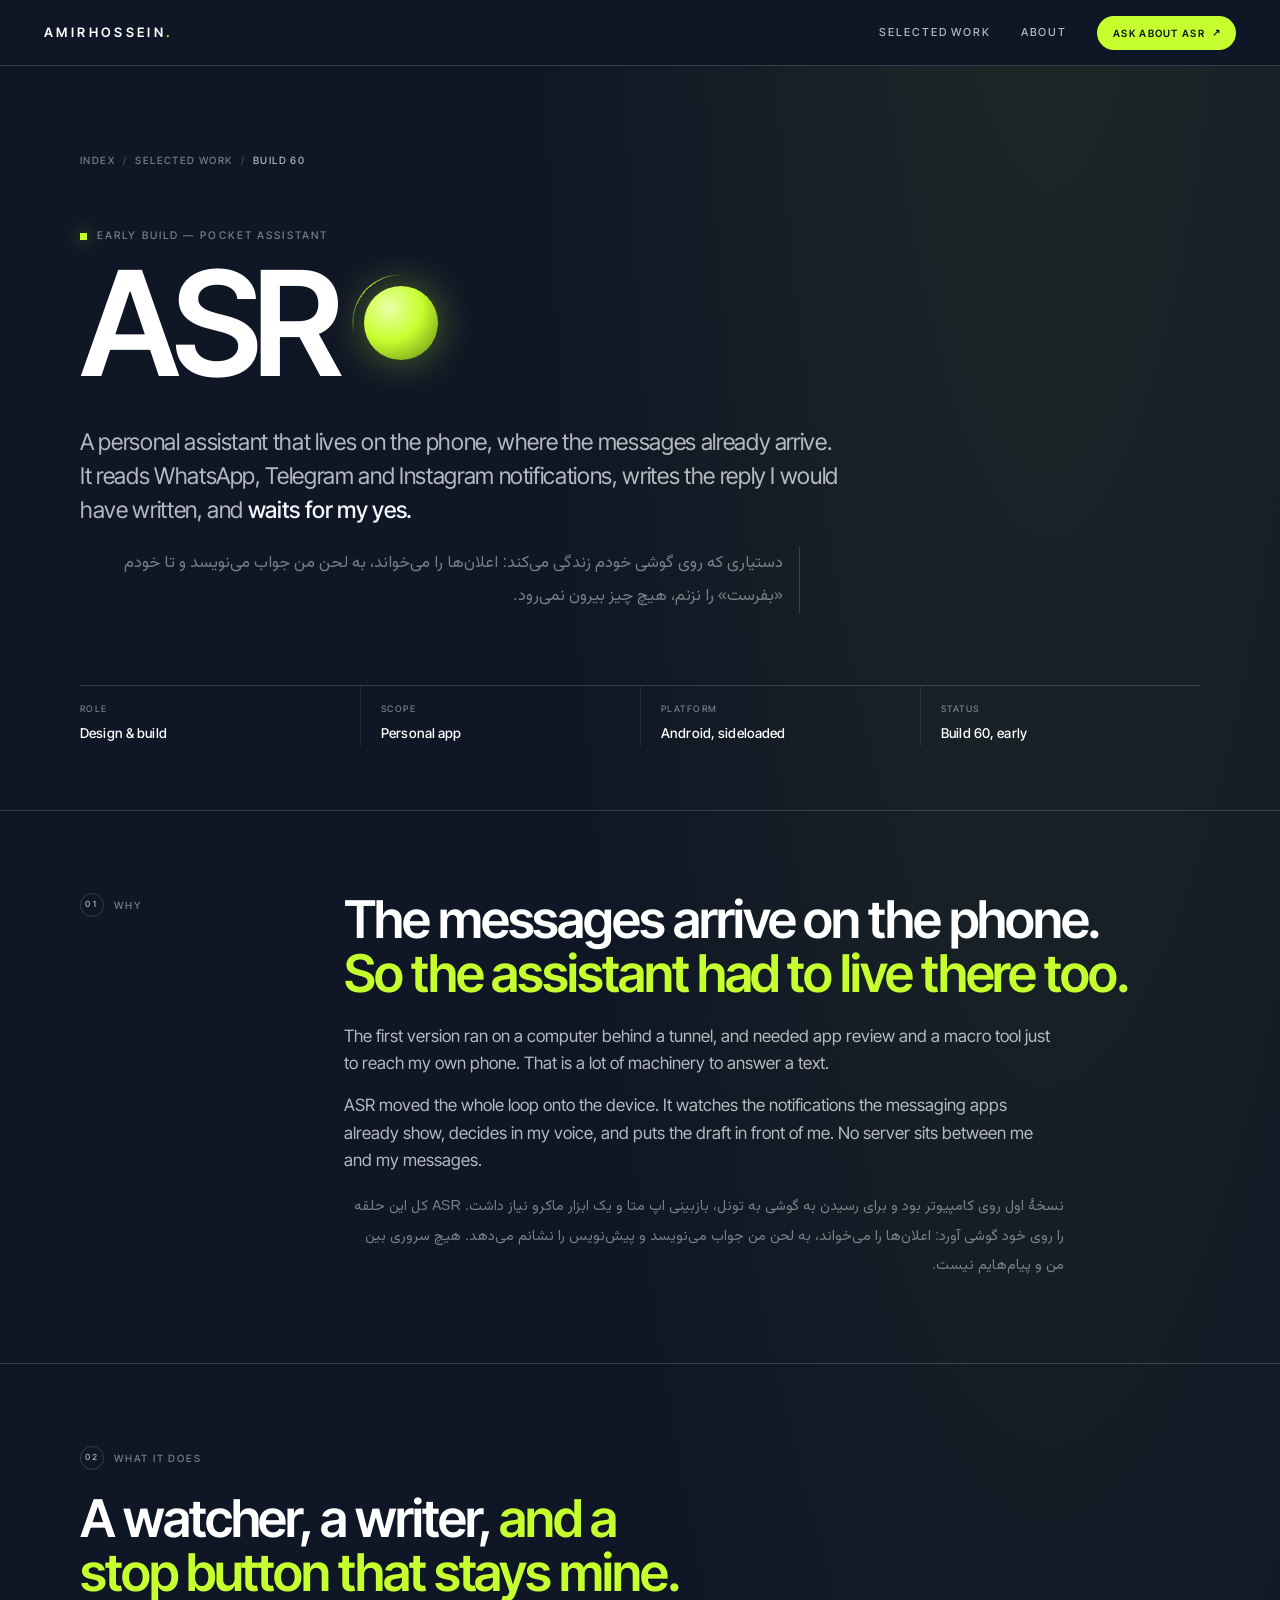
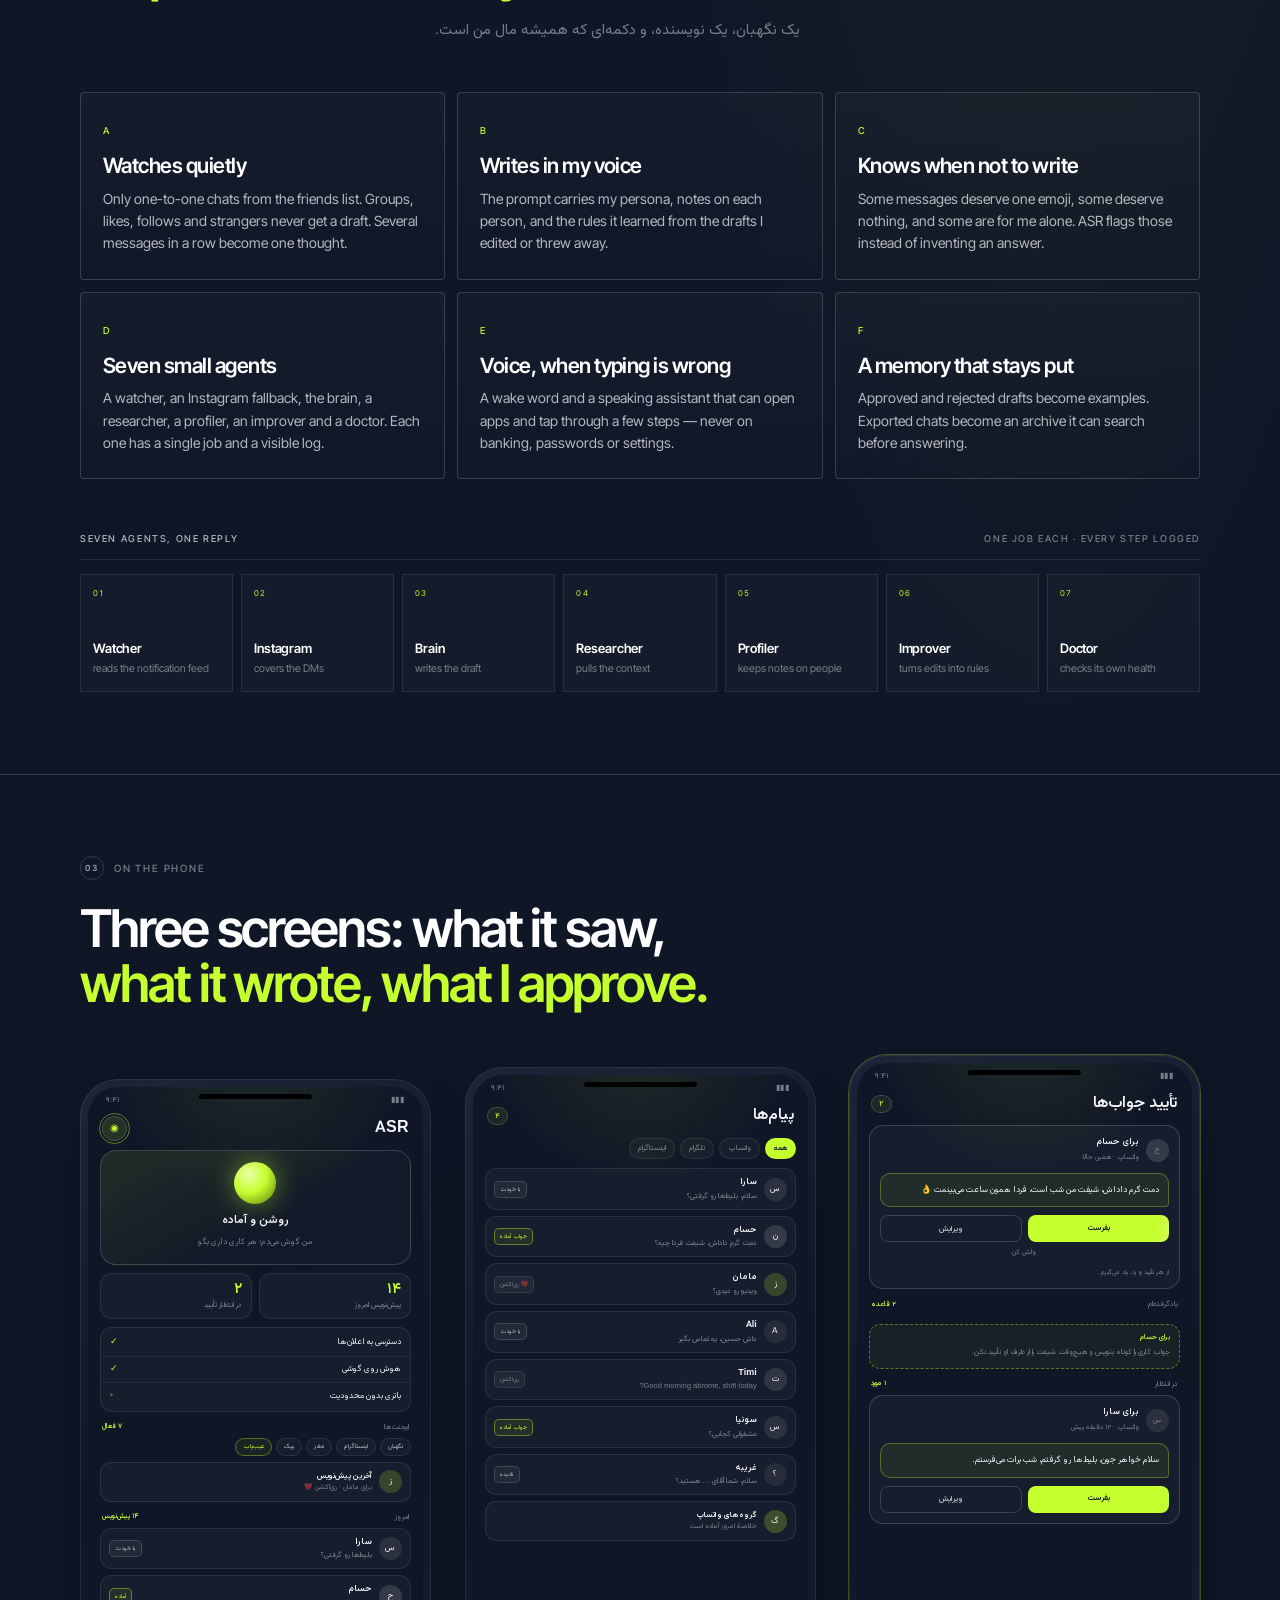
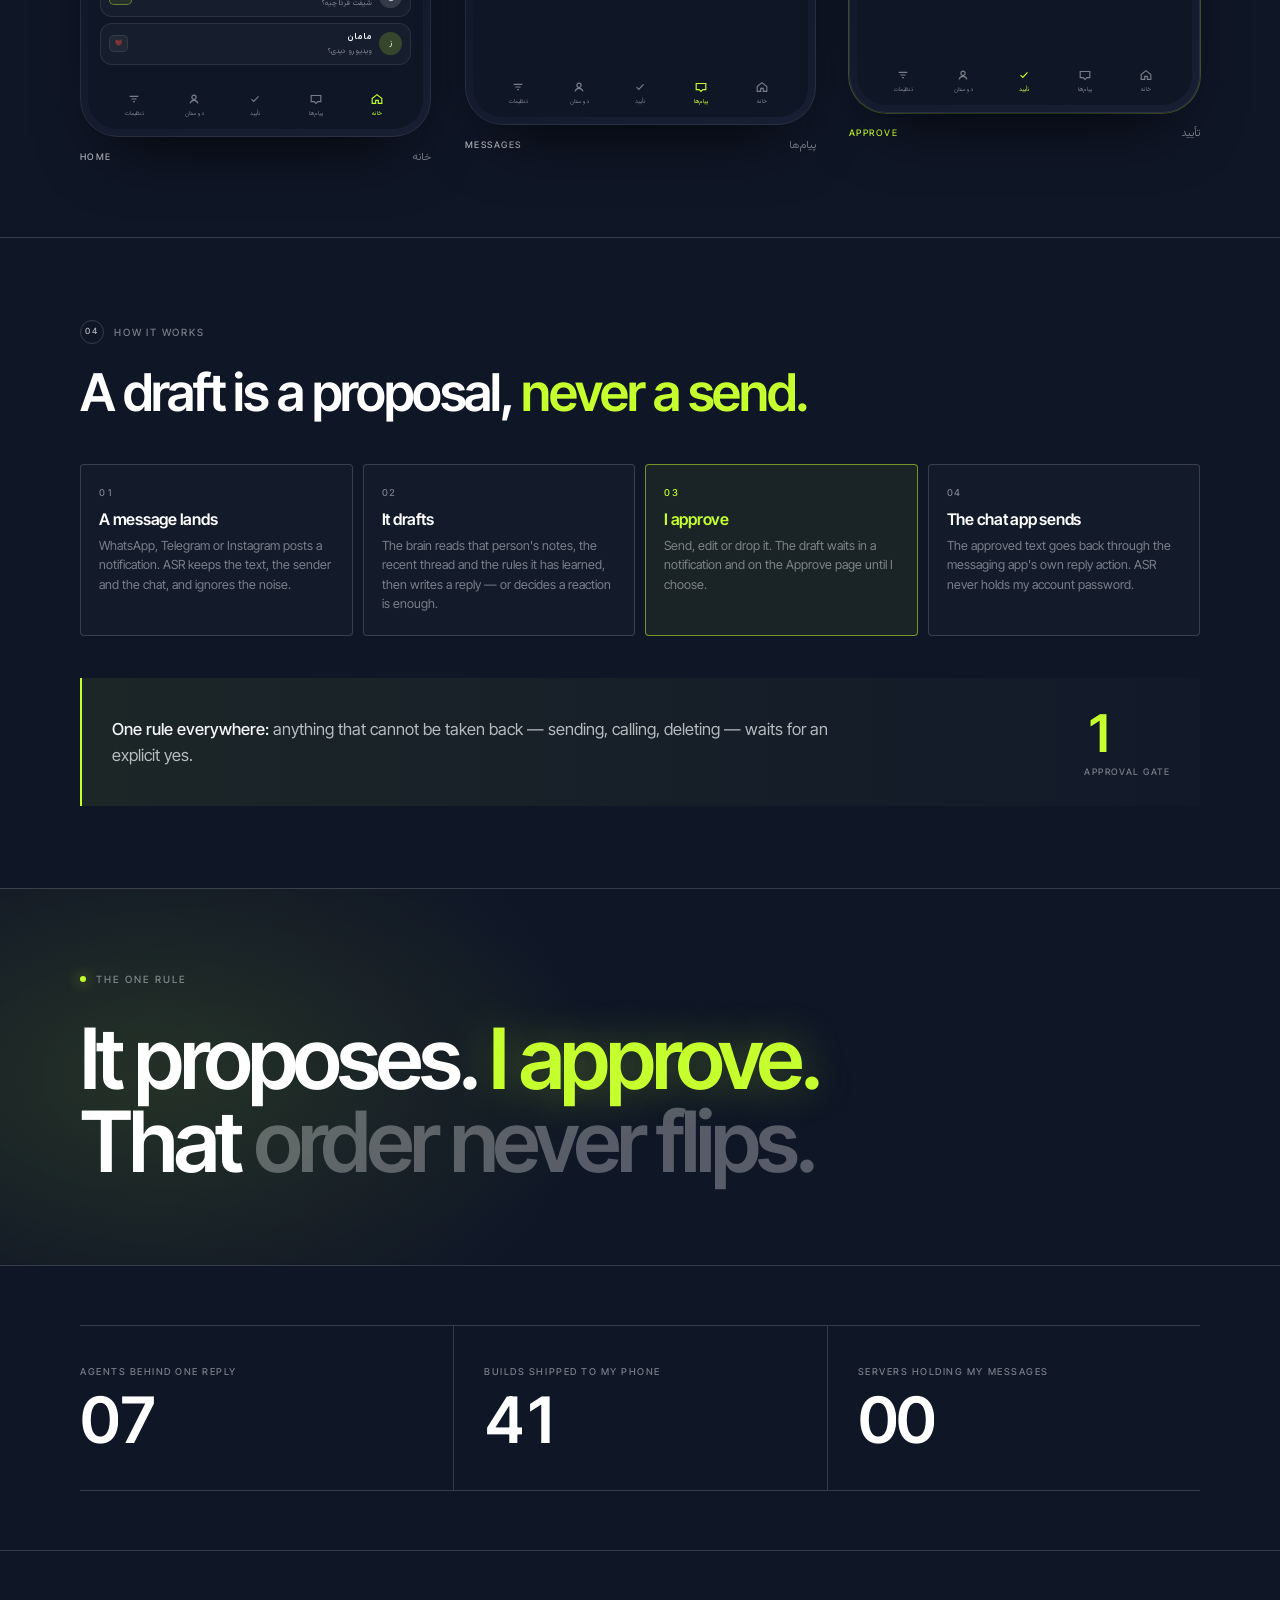
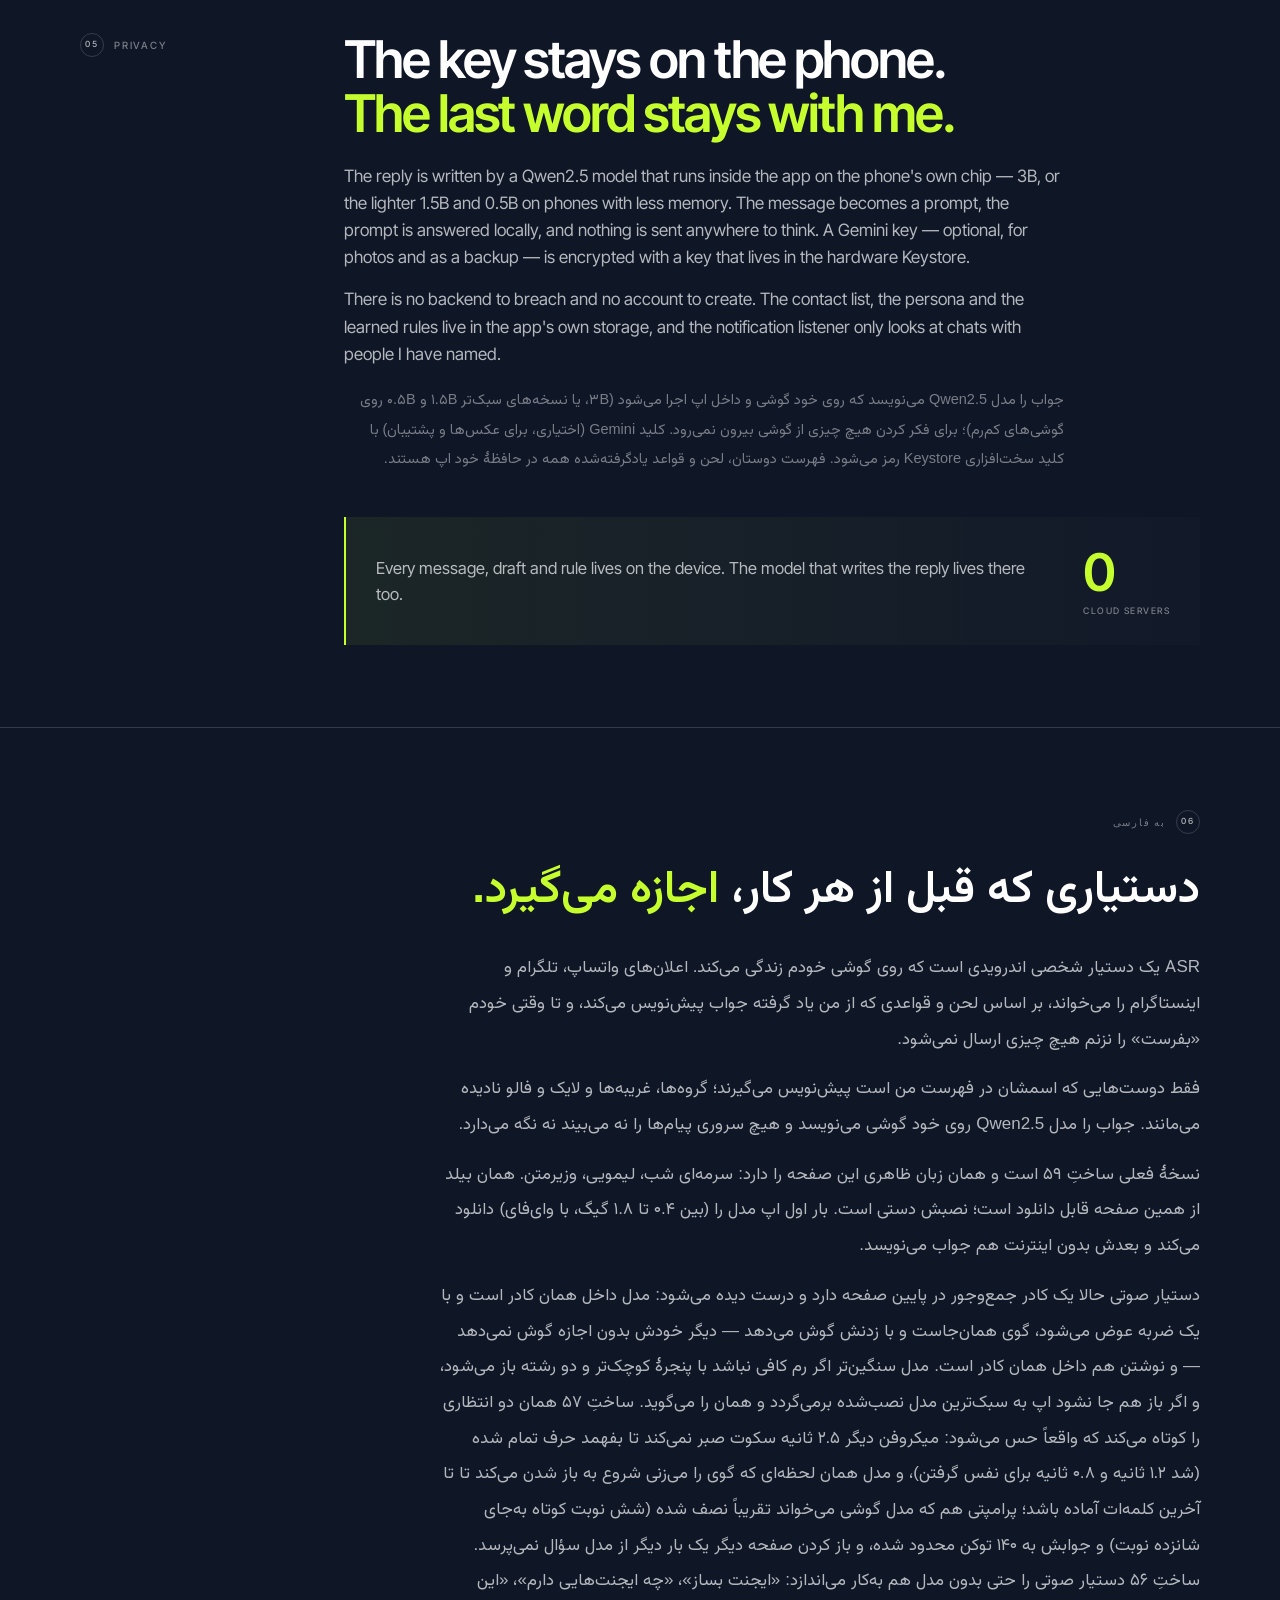
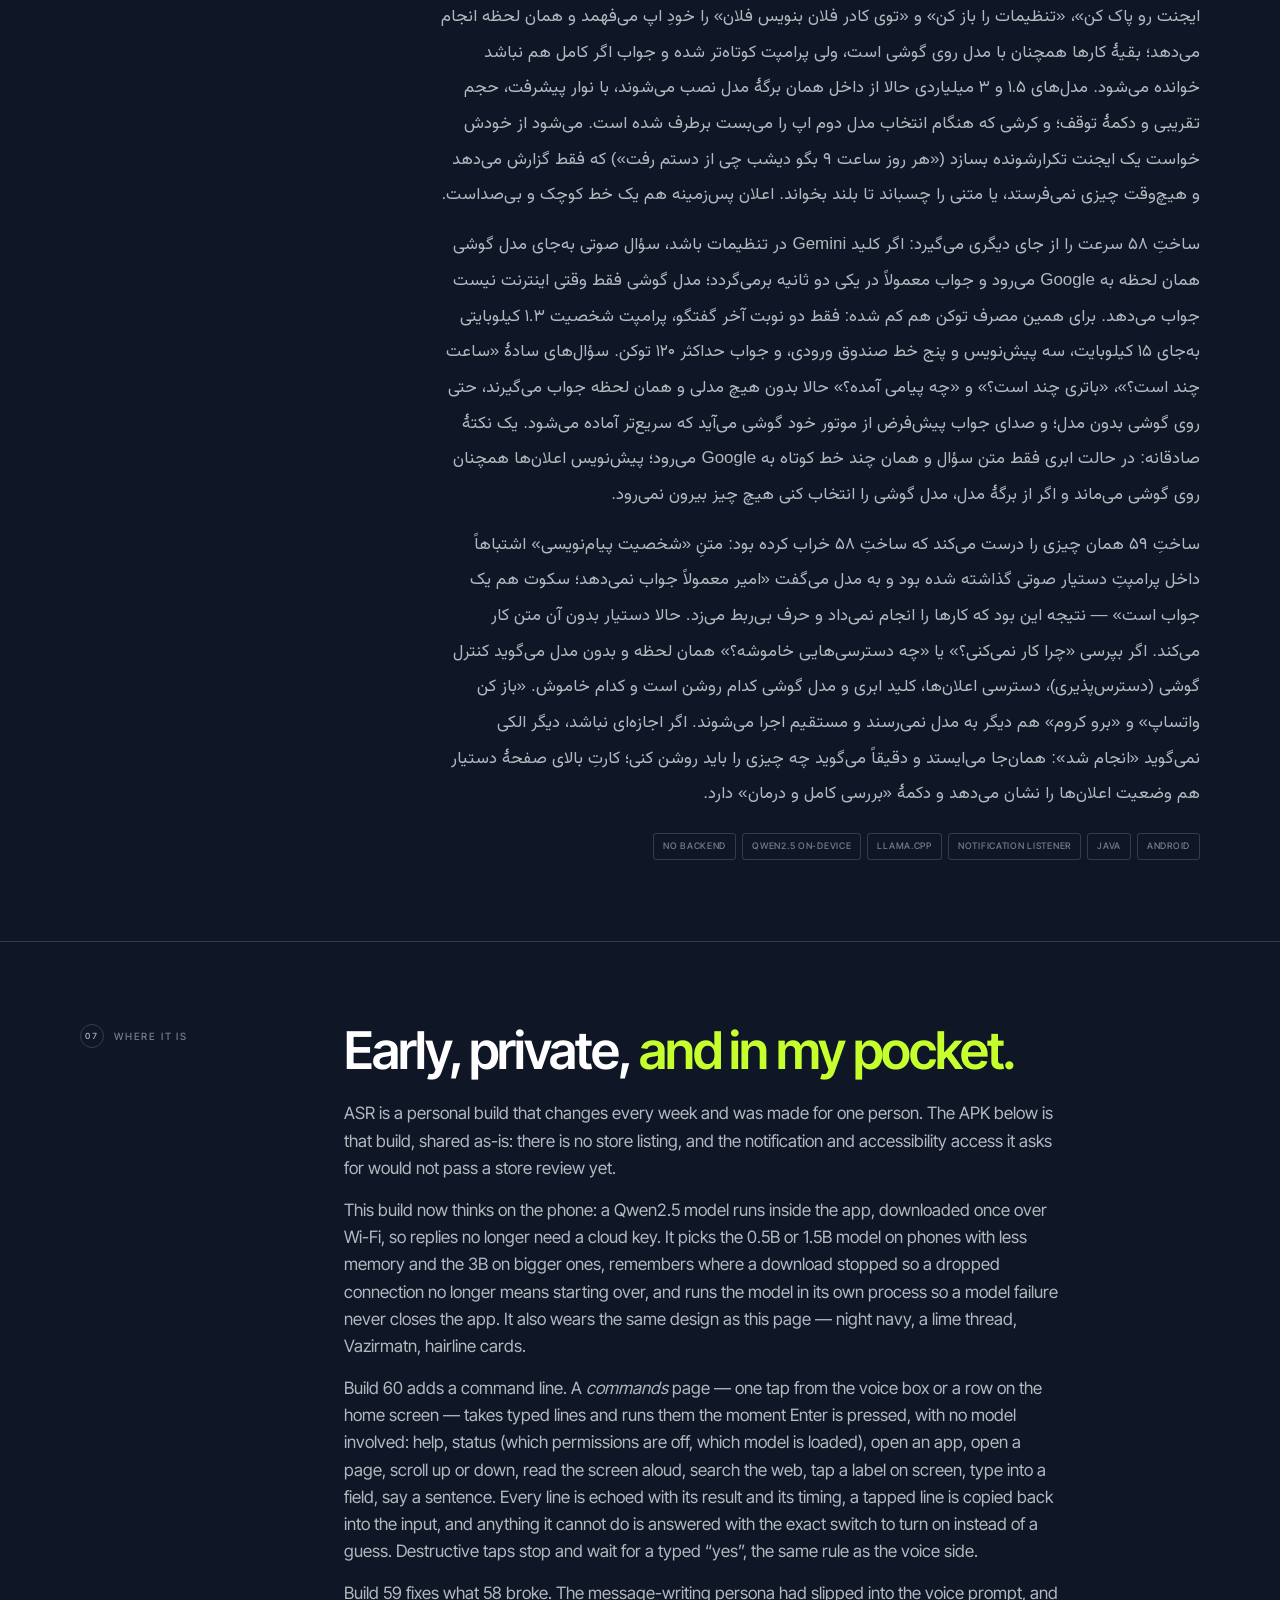
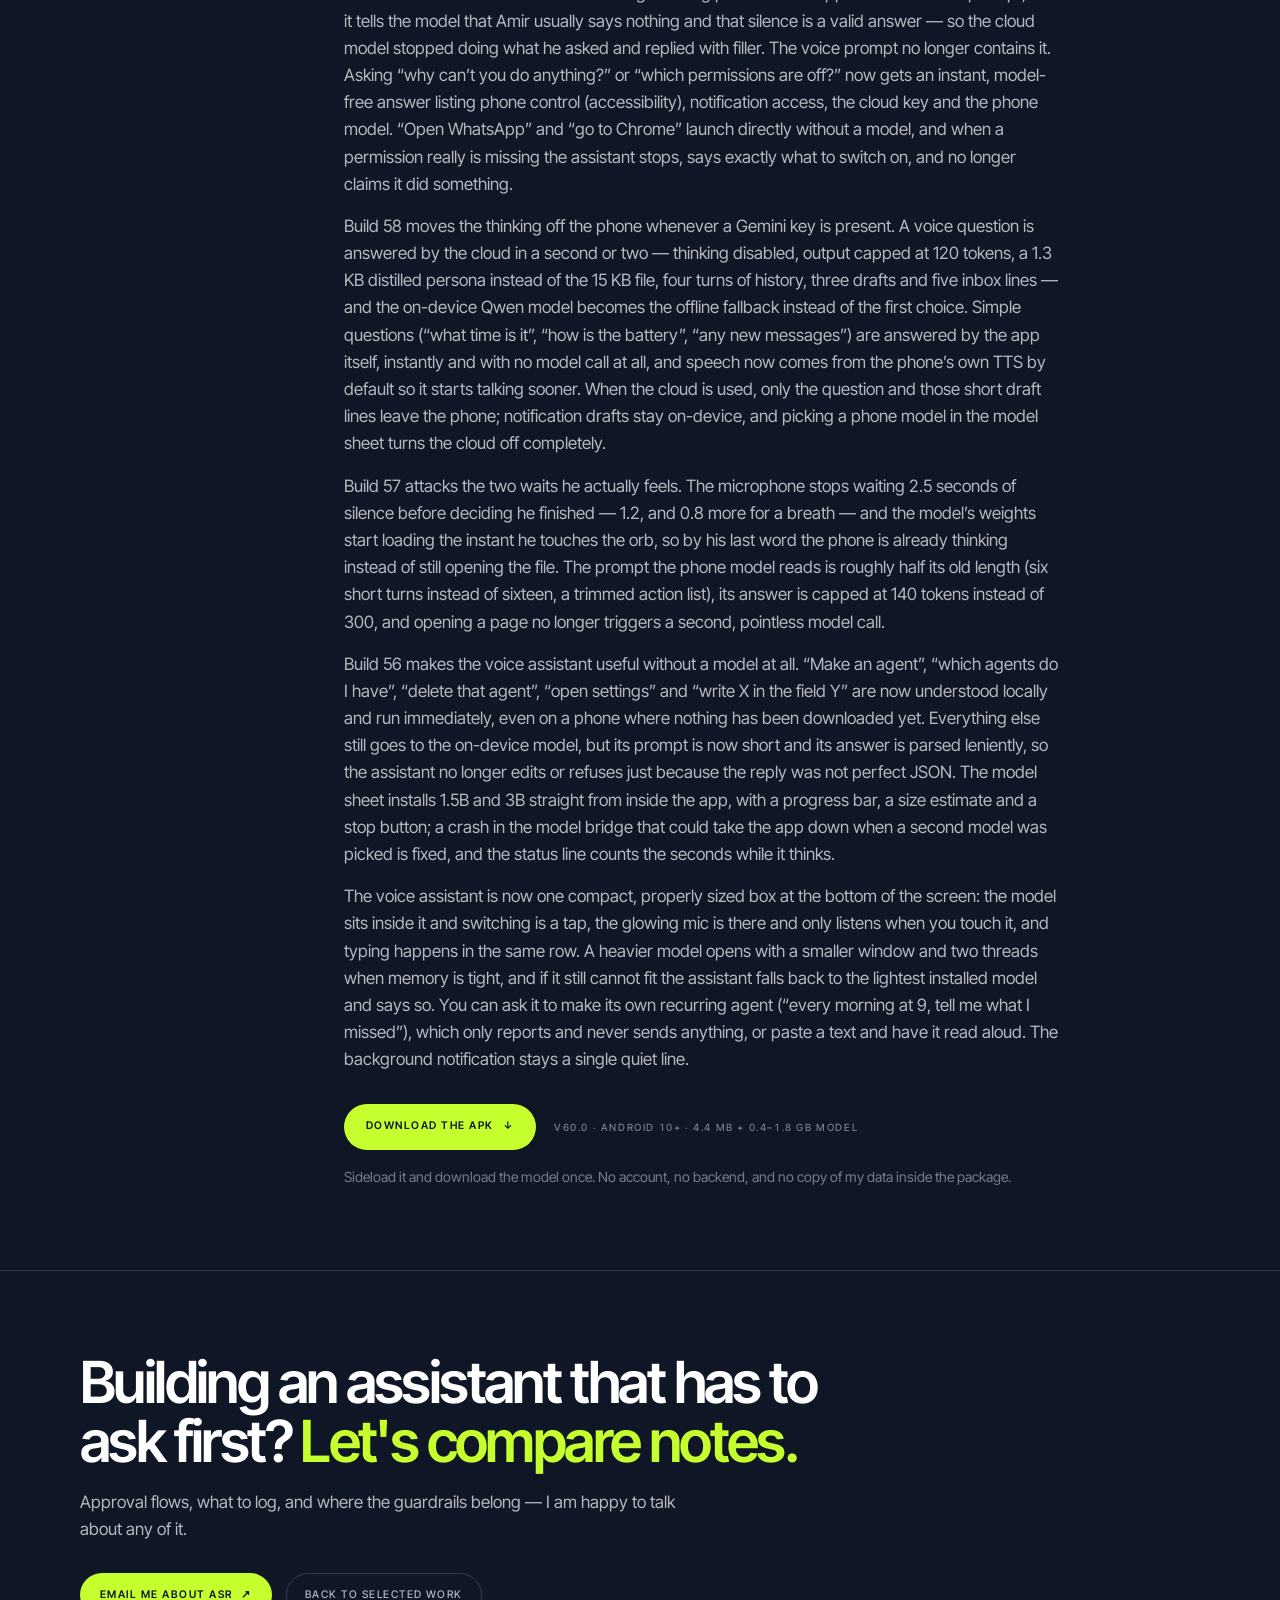
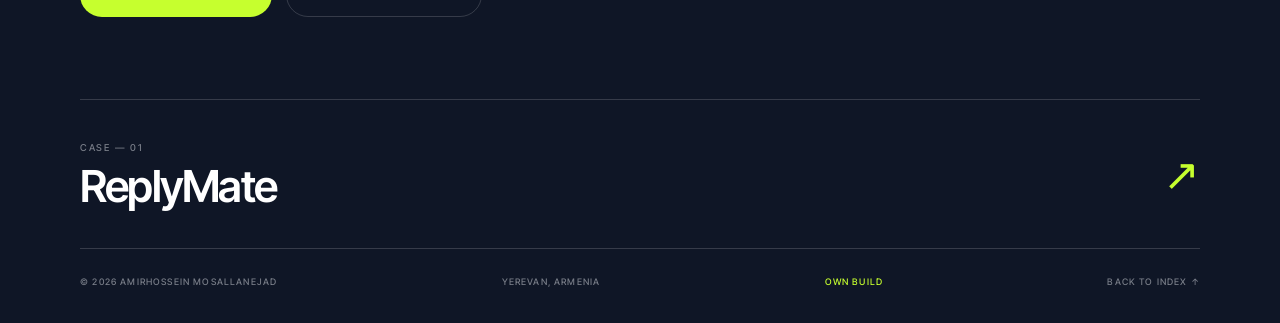
==== commit e7e0f8ab: "asr: build 60 — text command line inside the app" ====
--- a/asr.html
+++ b/asr.html
@@ -79,7 +79,7 @@
       <nav class="crumbs" aria-label="Breadcrumb">
         <a href="index.html">Index</a><span aria-hidden="true">/</span>
         <a href="index.html#work">Selected work</a><span aria-hidden="true">/</span>
-        <b>Build 59</b>
+        <b>Build 60</b>
       </nav>
       <p class="kicker"><i aria-hidden="true"></i>Early build — pocket assistant</p>
       <h1 id="case-title" class="hero-title">ASR<span class="hero-orb" aria-hidden="true"></span></h1>
@@ -89,7 +89,7 @@
         <li><span>Role</span><b>Design &amp; build</b></li>
         <li><span>Scope</span><b>Personal app</b></li>
         <li><span>Platform</span><b>Android, sideloaded</b></li>
-        <li><span>Status</span><b>Build 59, early</b></li>
+        <li><span>Status</span><b>Build 60, early</b></li>
       </ul>
     </div>
   </section>
@@ -368,14 +368,15 @@
         <div class="prose">
           <p>ASR is a personal build that changes every week and was made for one person. The APK below is that build, shared as-is: there is no store listing, and the notification and accessibility access it asks for would not pass a store review yet.</p>
           <p>This build now thinks on the phone: a Qwen2.5 model runs inside the app, downloaded once over Wi-Fi, so replies no longer need a cloud key. It picks the 0.5B or 1.5B model on phones with less memory and the 3B on bigger ones, remembers where a download stopped so a dropped connection no longer means starting over, and runs the model in its own process so a model failure never closes the app. It also wears the same design as this page — night navy, a lime thread, Vazirmatn, hairline cards.</p>
+          <p>Build 60 adds a command line. A <em>commands</em> page — one tap from the voice box or a row on the home screen — takes typed lines and runs them the moment Enter is pressed, with no model involved: help, status (which permissions are off, which model is loaded), open an app, open a page, scroll up or down, read the screen aloud, search the web, tap a label on screen, type into a field, say a sentence. Every line is echoed with its result and its timing, a tapped line is copied back into the input, and anything it cannot do is answered with the exact switch to turn on instead of a guess. Destructive taps stop and wait for a typed “yes”, the same rule as the voice side.</p>
           <p>Build 59 fixes what 58 broke. The message-writing persona had slipped into the voice prompt, and it tells the model that Amir usually says nothing and that silence is a valid answer — so the cloud model stopped doing what he asked and replied with filler. The voice prompt no longer contains it. Asking “why can’t you do anything?” or “which permissions are off?” now gets an instant, model-free answer listing phone control (accessibility), notification access, the cloud key and the phone model. “Open WhatsApp” and “go to Chrome” launch directly without a model, and when a permission really is missing the assistant stops, says exactly what to switch on, and no longer claims it did something.</p>
           <p>Build 58 moves the thinking off the phone whenever a Gemini key is present. A voice question is answered by the cloud in a second or two — thinking disabled, output capped at 120 tokens, a 1.3 KB distilled persona instead of the 15 KB file, four turns of history, three drafts and five inbox lines — and the on-device Qwen model becomes the offline fallback instead of the first choice. Simple questions (“what time is it”, “how is the battery”, “any new messages”) are answered by the app itself, instantly and with no model call at all, and speech now comes from the phone’s own TTS by default so it starts talking sooner. When the cloud is used, only the question and those short draft lines leave the phone; notification drafts stay on-device, and picking a phone model in the model sheet turns the cloud off completely.</p>
           <p>Build 57 attacks the two waits he actually feels. The microphone stops waiting 2.5 seconds of silence before deciding he finished — 1.2, and 0.8 more for a breath — and the model’s weights start loading the instant he touches the orb, so by his last word the phone is already thinking instead of still opening the file. The prompt the phone model reads is roughly half its old length (six short turns instead of sixteen, a trimmed action list), its answer is capped at 140 tokens instead of 300, and opening a page no longer triggers a second, pointless model call.</p>
           <p>Build 56 makes the voice assistant useful without a model at all. “Make an agent”, “which agents do I have”, “delete that agent”, “open settings” and “write X in the field Y” are now understood locally and run immediately, even on a phone where nothing has been downloaded yet. Everything else still goes to the on-device model, but its prompt is now short and its answer is parsed leniently, so the assistant no longer edits or refuses just because the reply was not perfect JSON. The model sheet installs 1.5B and 3B straight from inside the app, with a progress bar, a size estimate and a stop button; a crash in the model bridge that could take the app down when a second model was picked is fixed, and the status line counts the seconds while it thinks.</p>
           <p>The voice assistant is now one compact, properly sized box at the bottom of the screen: the model sits inside it and switching is a tap, the glowing mic is there and only listens when you touch it, and typing happens in the same row. A heavier model opens with a smaller window and two threads when memory is tight, and if it still cannot fit the assistant falls back to the lightest installed model and says so. You can ask it to make its own recurring agent (“every morning at 9, tell me what I missed”), which only reports and never sends anything, or paste a text and have it read aloud. The background notification stays a single quiet line.</p>
           <div class="dl">
-            <a class="btn" href="downloads/ASR-59.apk" download="ASR-59.apk">Download the APK <span aria-hidden="true">↓</span></a>
-            <span class="dl-meta">v59.0 · Android 10+ · 4.4 MB + 0.4–1.8 GB model</span>
+            <a class="btn" href="downloads/ASR-60.apk" download="ASR-60.apk">Download the APK <span aria-hidden="true">↓</span></a>
+            <span class="dl-meta">v60.0 · Android 10+ · 4.4 MB + 0.4–1.8 GB model</span>
           </div>
           <p class="muted-note">Sideload it and download the model once. No account, no backend, and no copy of my data inside the package.</p>
         </div>
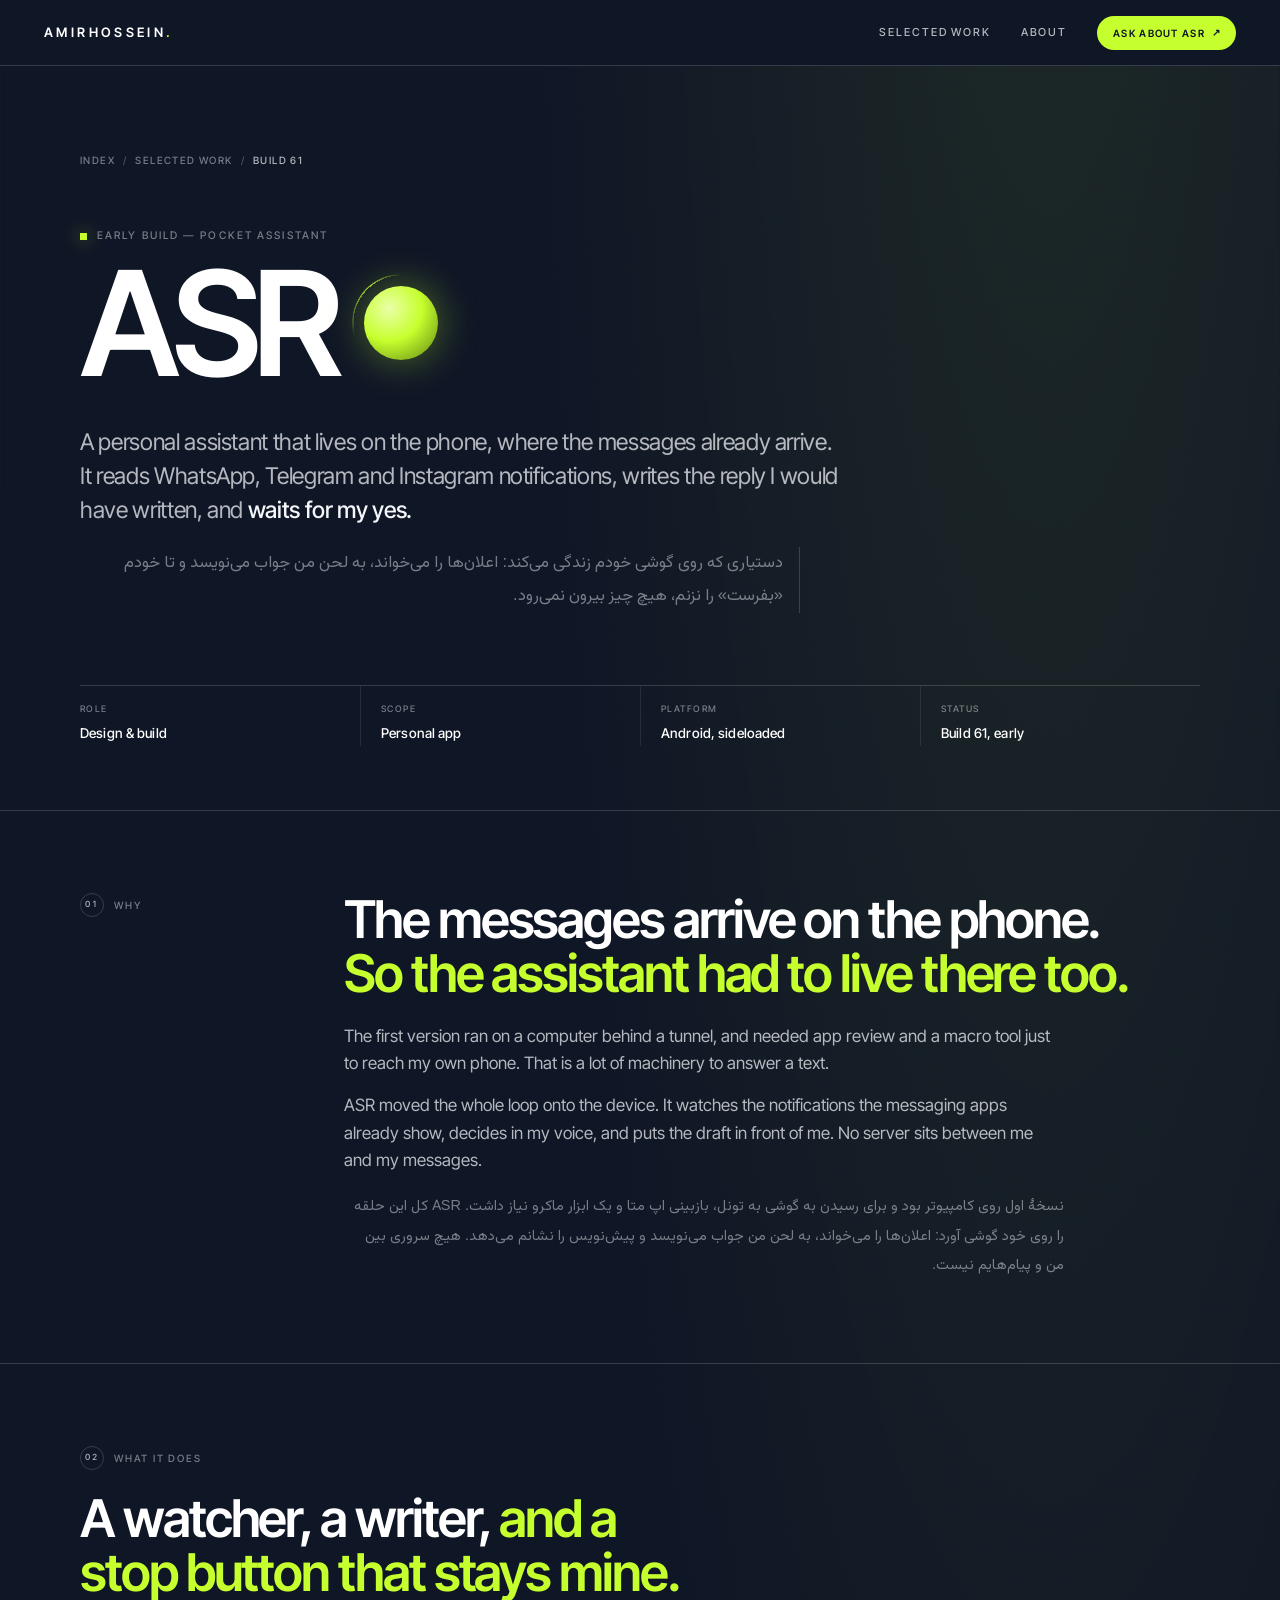
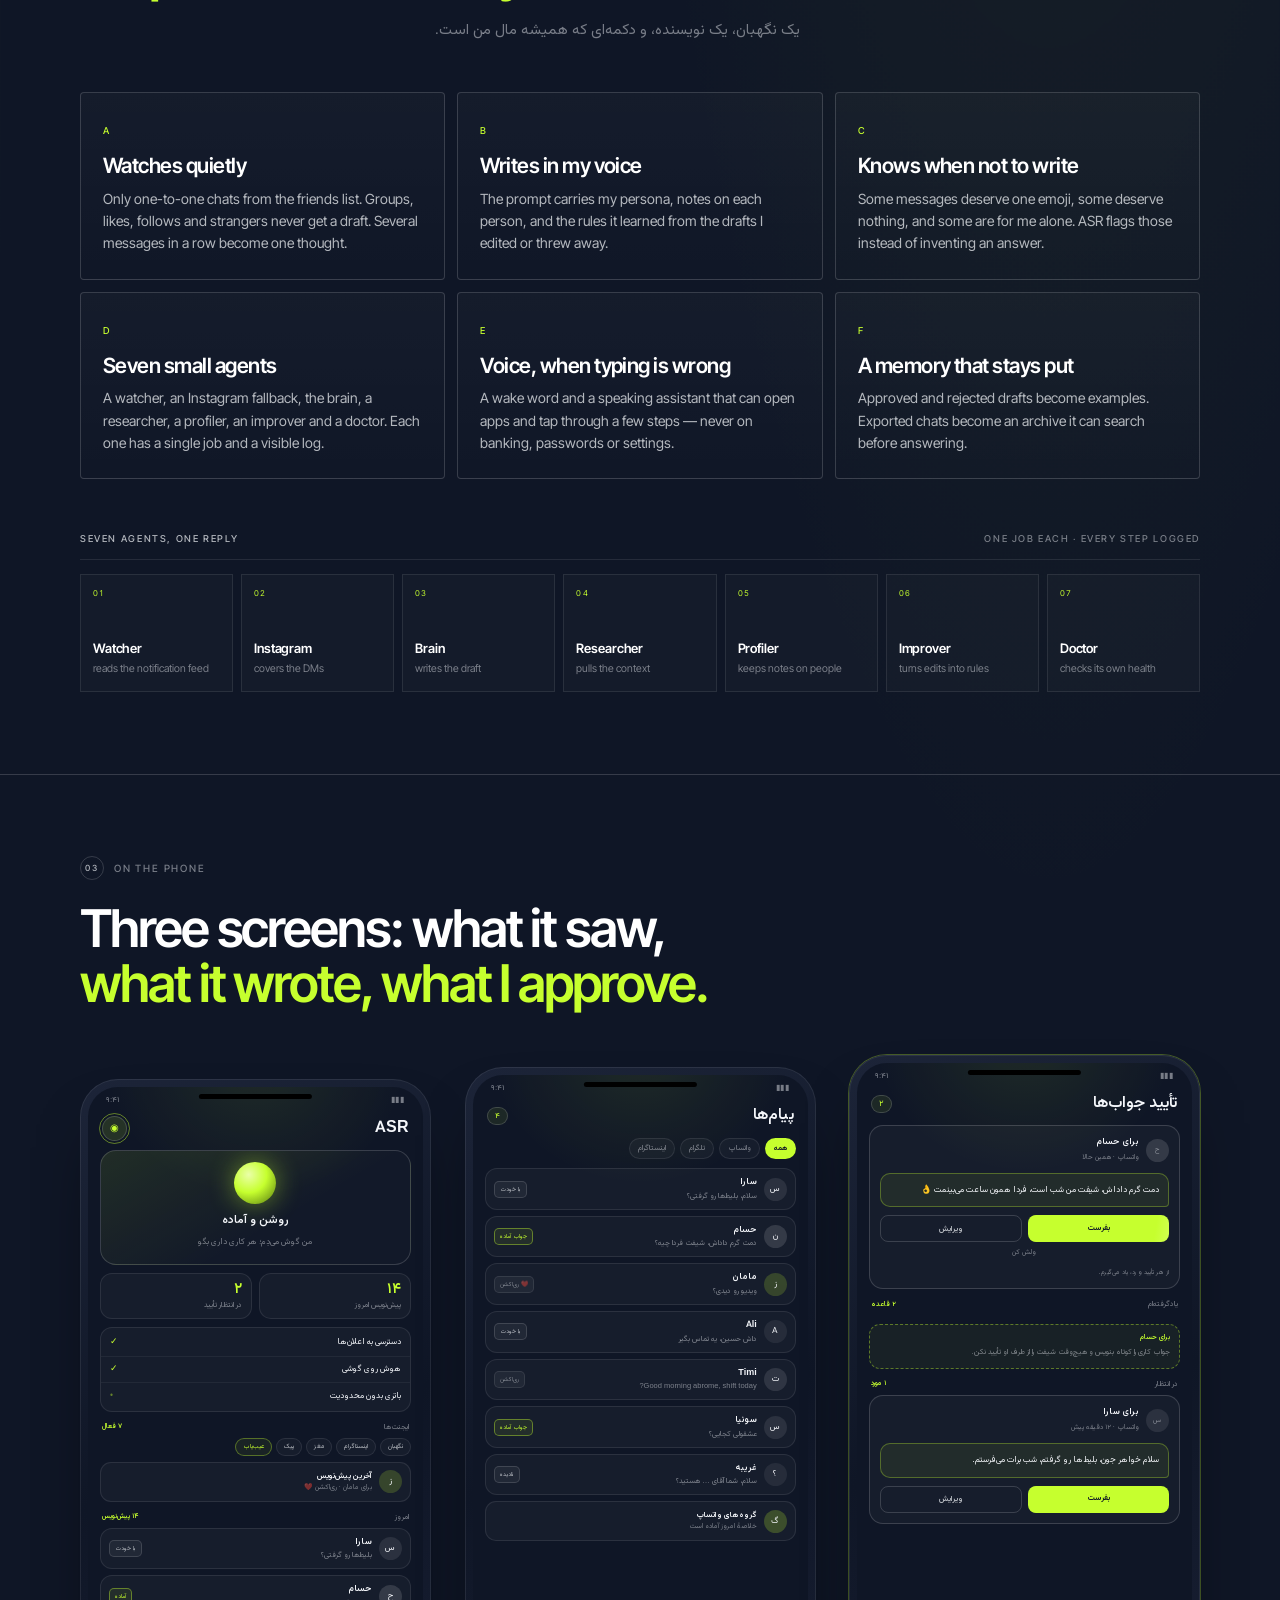
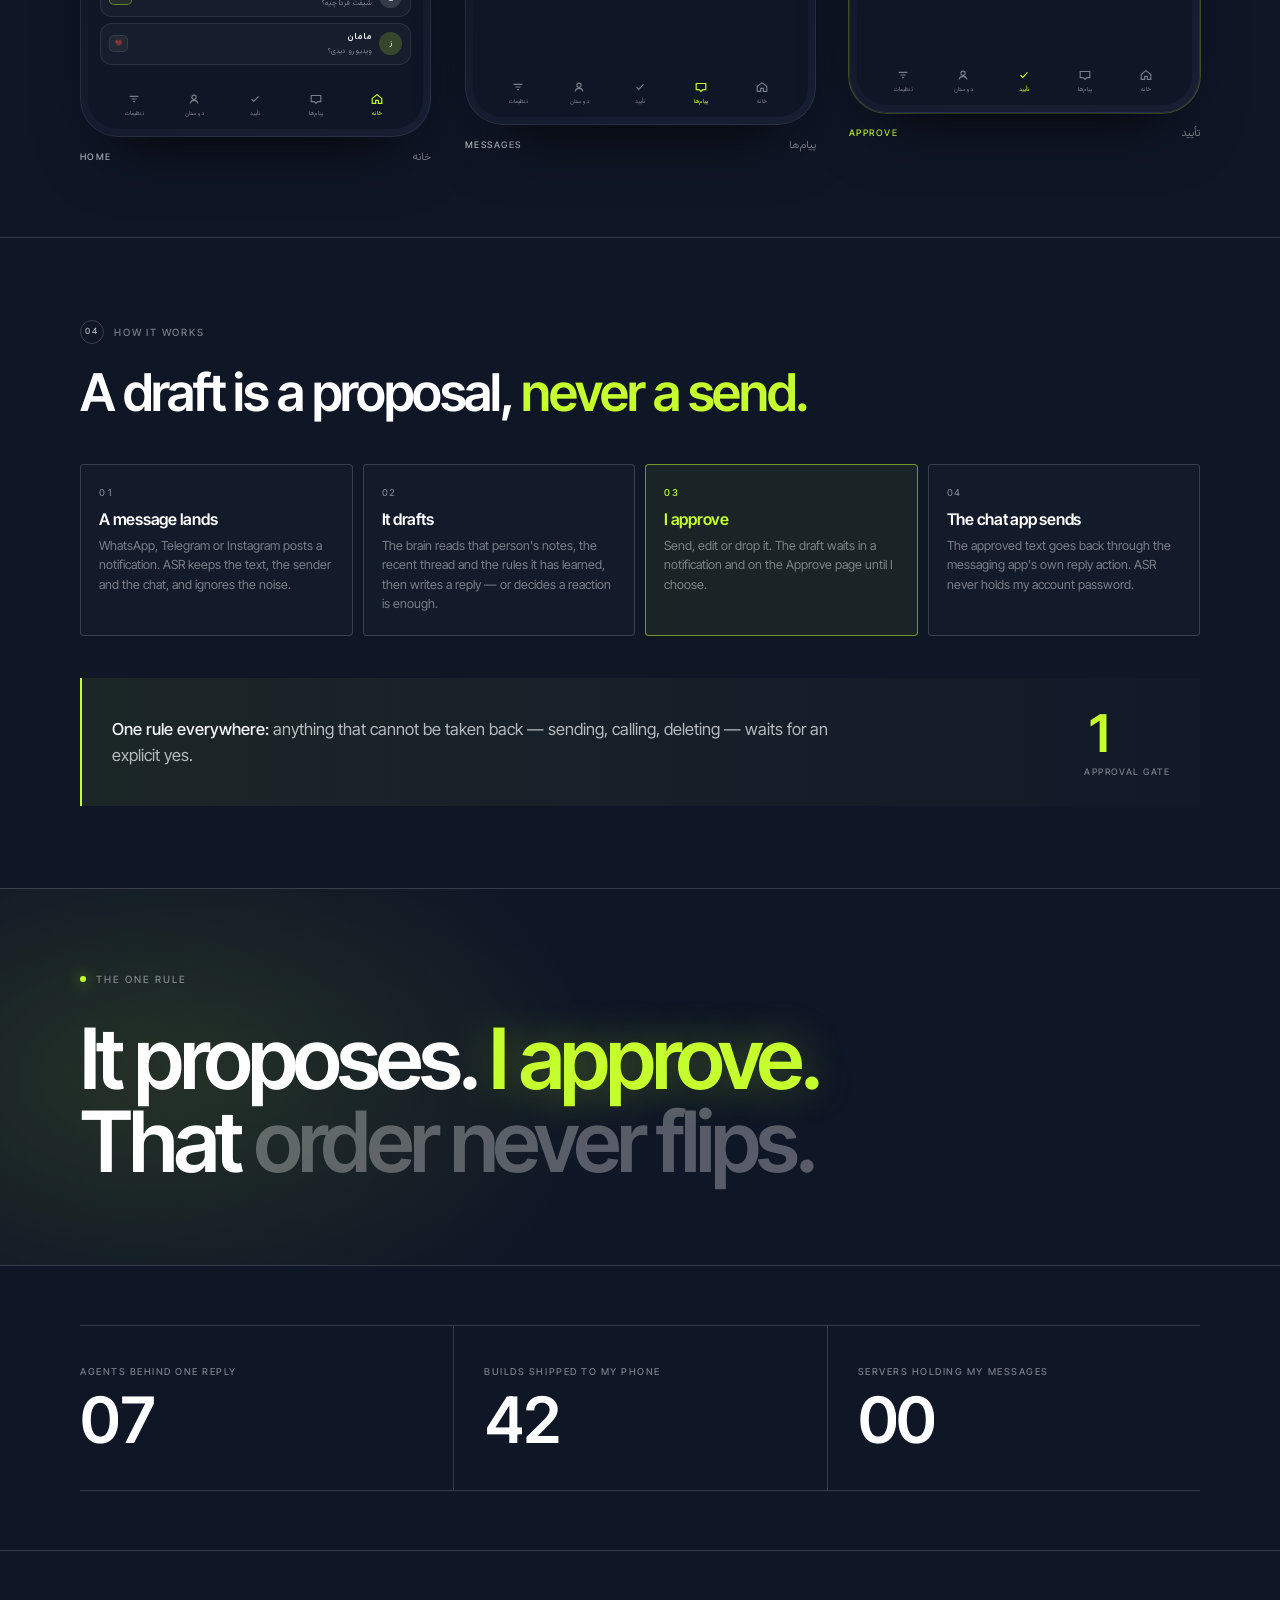
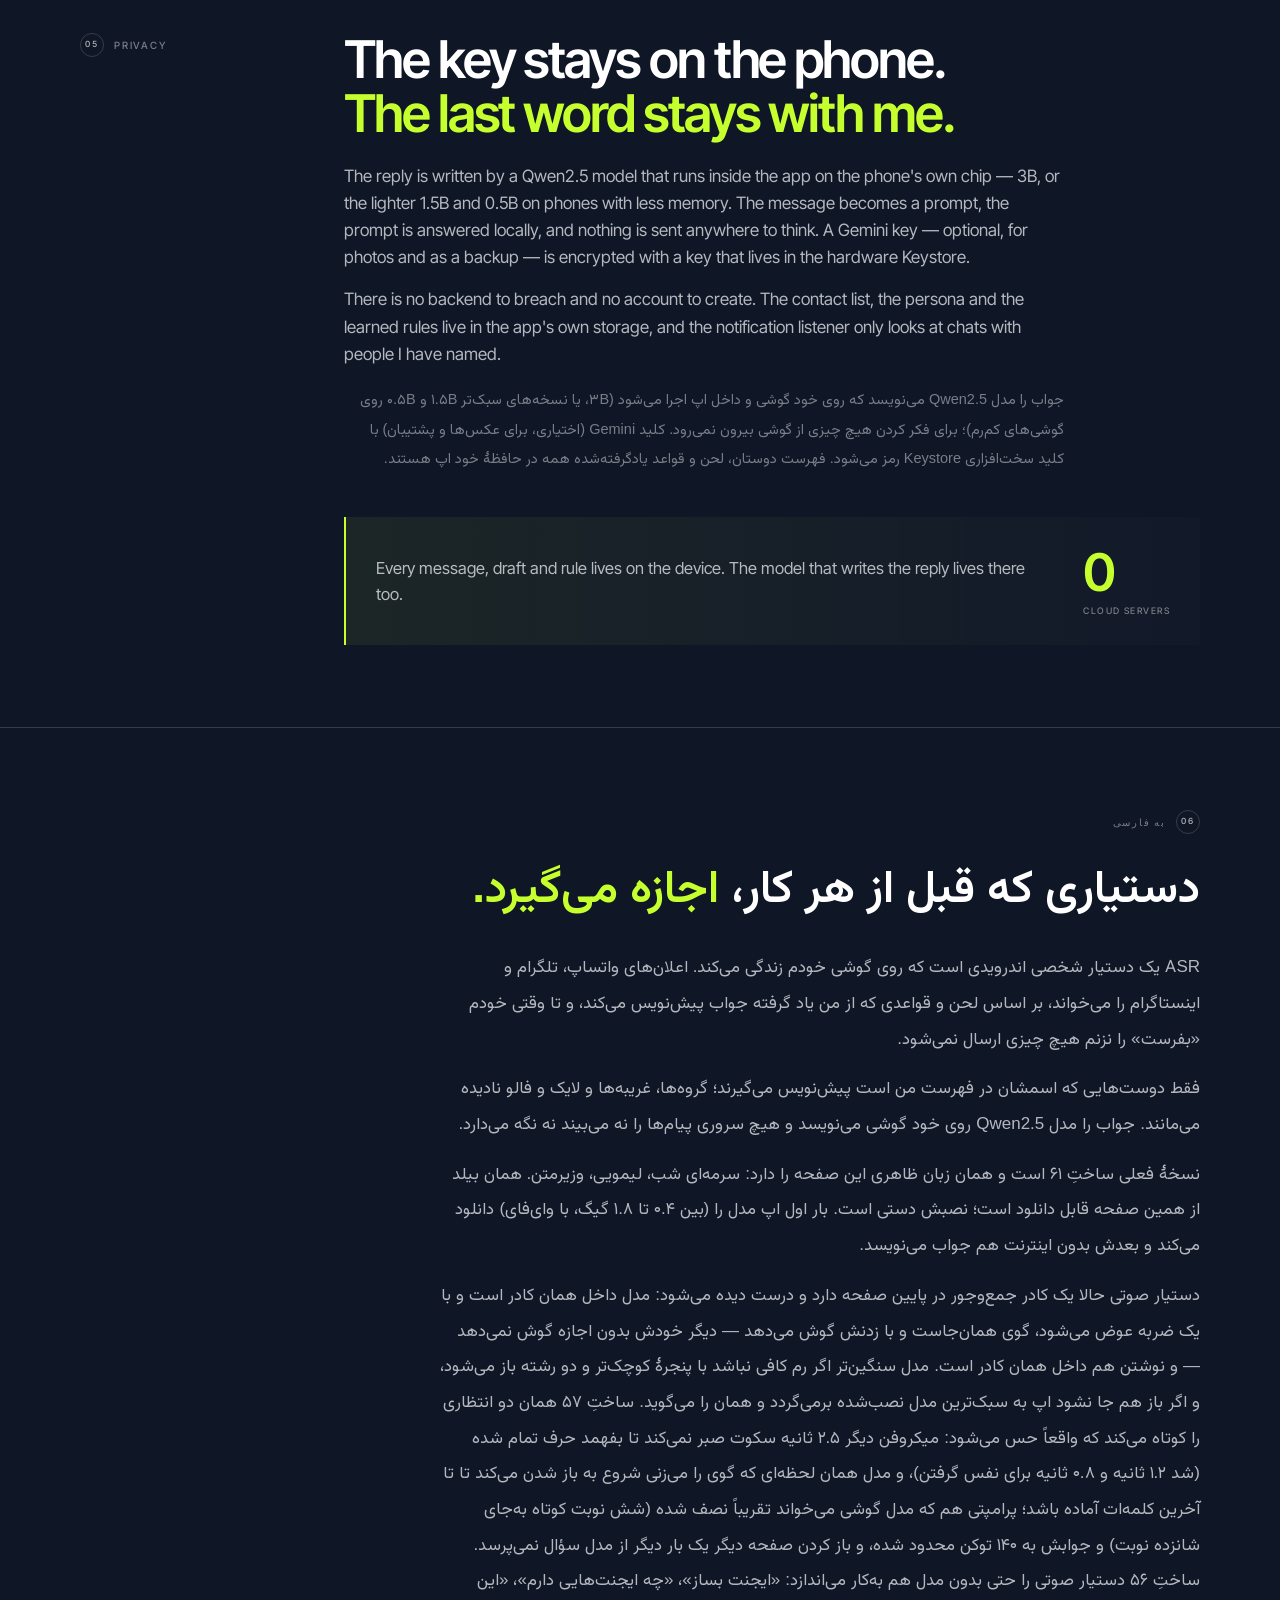
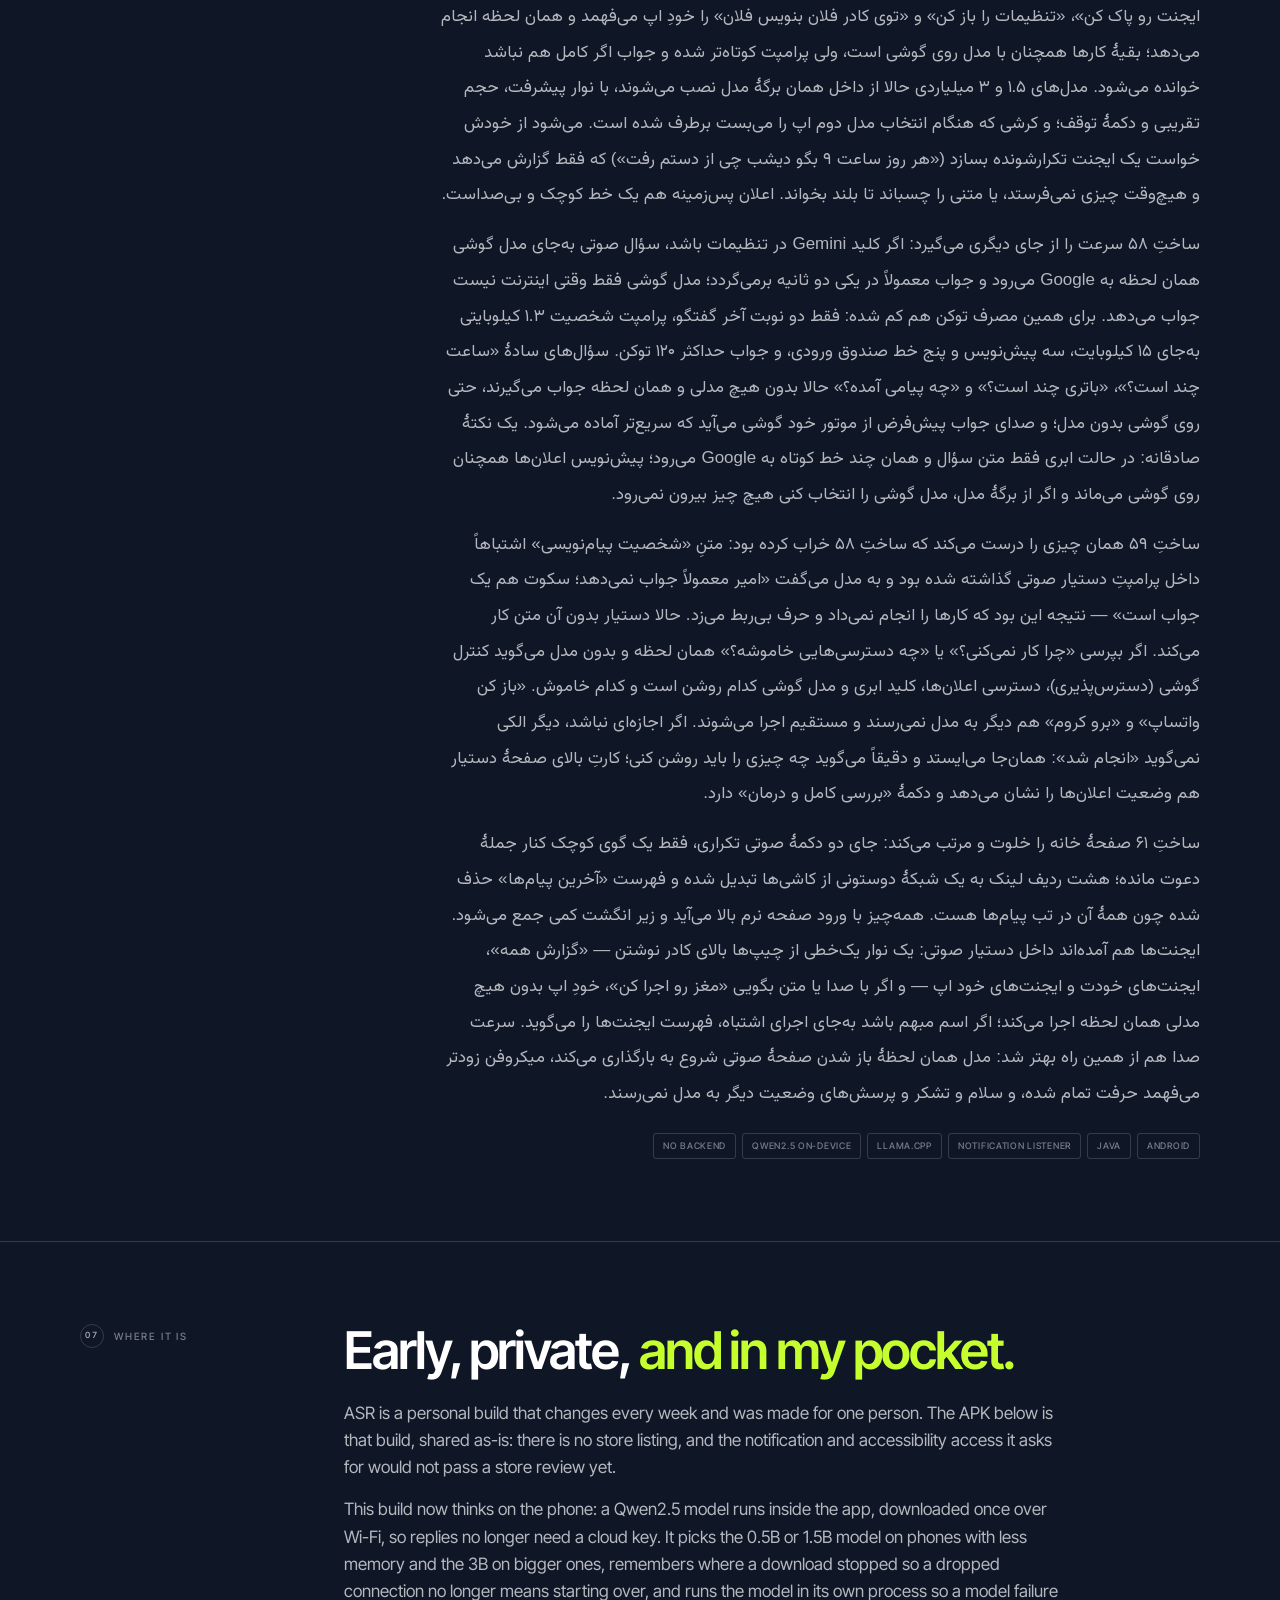
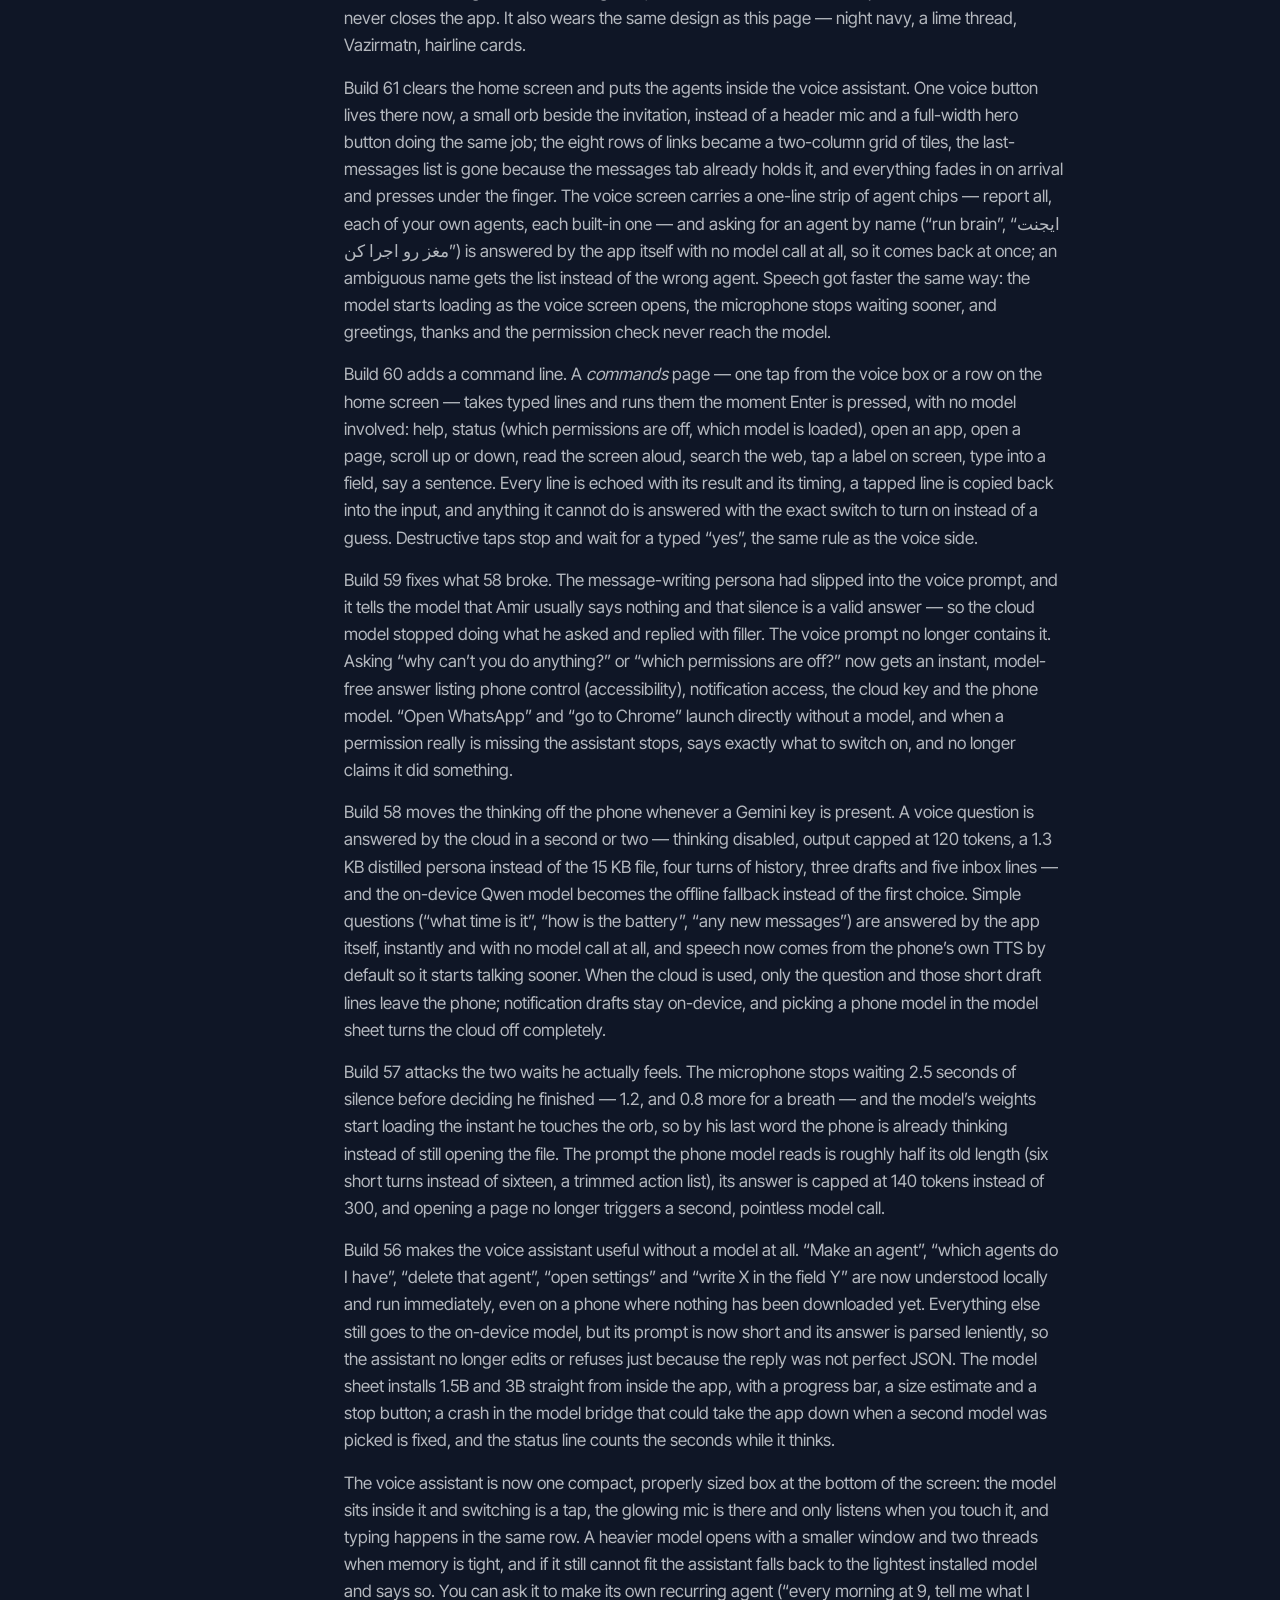
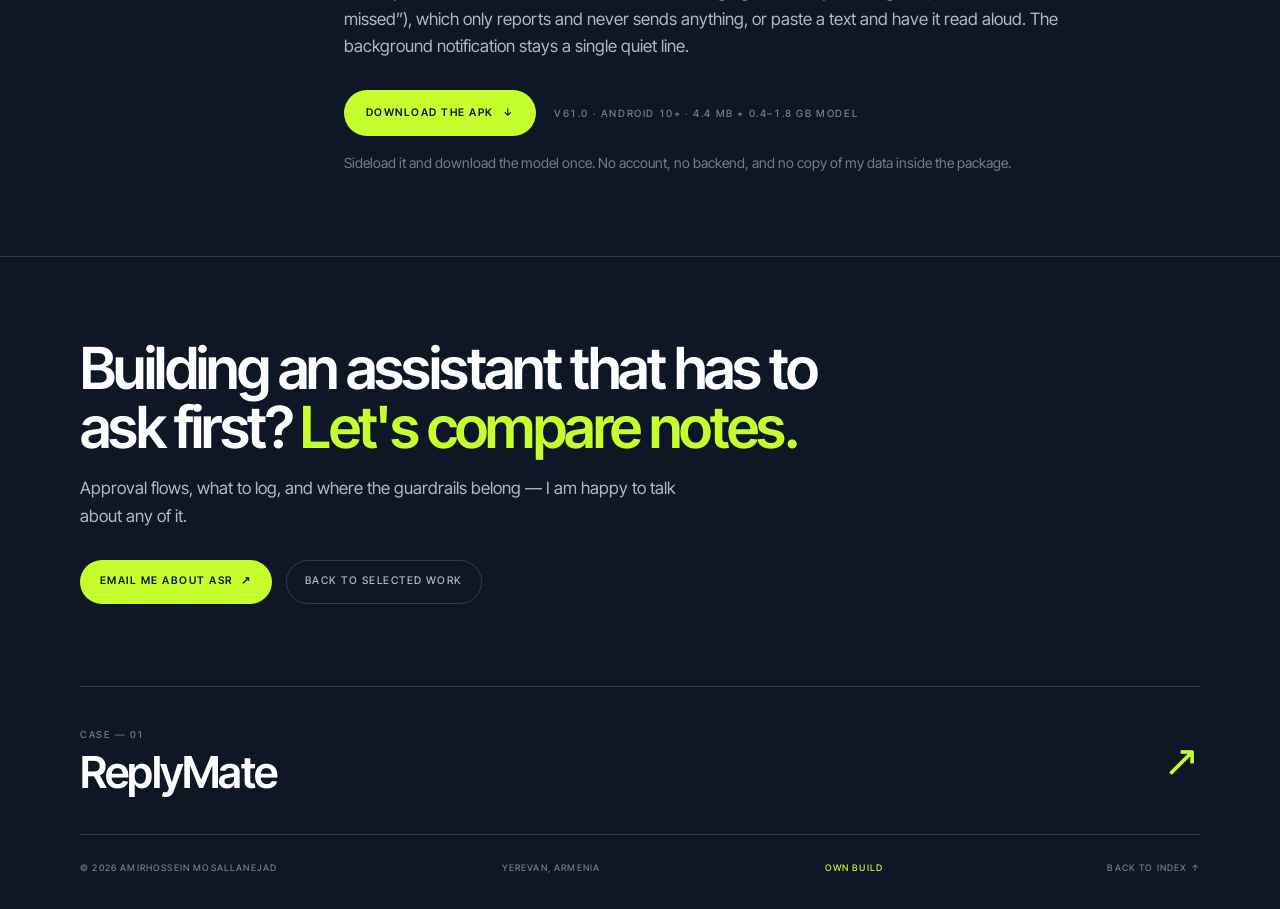
==== commit 0a19b9e7: "Publish build 61: calmer home, one voice button, agents inside the assistant" ====
--- a/asr.html
+++ b/asr.html
@@ -79,7 +79,7 @@
       <nav class="crumbs" aria-label="Breadcrumb">
         <a href="index.html">Index</a><span aria-hidden="true">/</span>
         <a href="index.html#work">Selected work</a><span aria-hidden="true">/</span>
-        <b>Build 60</b>
+        <b>Build 61</b>
       </nav>
       <p class="kicker"><i aria-hidden="true"></i>Early build — pocket assistant</p>
       <h1 id="case-title" class="hero-title">ASR<span class="hero-orb" aria-hidden="true"></span></h1>
@@ -89,7 +89,7 @@
         <li><span>Role</span><b>Design &amp; build</b></li>
         <li><span>Scope</span><b>Personal app</b></li>
         <li><span>Platform</span><b>Android, sideloaded</b></li>
-        <li><span>Status</span><b>Build 60, early</b></li>
+        <li><span>Status</span><b>Build 61, early</b></li>
       </ul>
     </div>
   </section>
@@ -318,7 +318,7 @@
     <div class="wrap">
       <dl class="stats-band">
         <div><dt>Agents behind one reply</dt><dd>07</dd></div>
-        <div><dt>Builds shipped to my phone</dt><dd>41</dd></div>
+        <div><dt>Builds shipped to my phone</dt><dd>42</dd></div>
         <div><dt>Servers holding my messages</dt><dd>00</dd></div>
       </dl>
     </div>
@@ -349,10 +349,11 @@
       <div class="fa-prose">
         <p>ASR یک دستیار شخصی اندرویدی است که روی گوشی خودم زندگی می‌کند. اعلان‌های واتساپ، تلگرام و اینستاگرام را می‌خواند، بر اساس لحن و قواعدی که از من یاد گرفته جواب پیش‌نویس می‌کند، و تا وقتی خودم «بفرست» را نزنم هیچ چیزی ارسال نمی‌شود.</p>
         <p>فقط دوست‌هایی که اسمشان در فهرست من است پیش‌نویس می‌گیرند؛ گروه‌ها، غریبه‌ها و لایک و فالو نادیده می‌مانند. جواب را مدل Qwen2.5 روی خود گوشی می‌نویسد و هیچ سروری پیام‌ها را نه می‌بیند نه نگه می‌دارد.</p>
-        <p>نسخهٔ فعلی ساختِ ۵۹ است و همان زبان ظاهری این صفحه را دارد: سرمه‌ای شب، لیمویی، وزیرمتن. همان بیلد از همین صفحه قابل دانلود است؛ نصبش دستی است. بار اول اپ مدل را (بین ۰.۴ تا ۱.۸ گیگ، با وای‌فای) دانلود می‌کند و بعدش بدون اینترنت هم جواب می‌نویسد.</p>
+        <p>نسخهٔ فعلی ساختِ ۶۱ است و همان زبان ظاهری این صفحه را دارد: سرمه‌ای شب، لیمویی، وزیرمتن. همان بیلد از همین صفحه قابل دانلود است؛ نصبش دستی است. بار اول اپ مدل را (بین ۰.۴ تا ۱.۸ گیگ، با وای‌فای) دانلود می‌کند و بعدش بدون اینترنت هم جواب می‌نویسد.</p>
         <p>دستیار صوتی حالا یک کادر جمع‌وجور در پایین صفحه دارد و درست دیده می‌شود: مدل داخل همان کادر است و با یک ضربه عوض می‌شود، گوی همان‌جاست و با زدنش گوش می‌دهد — دیگر خودش بدون اجازه گوش نمی‌دهد — و نوشتن هم داخل همان کادر است. مدل سنگین‌تر اگر رم کافی نباشد با پنجرهٔ کوچک‌تر و دو رشته باز می‌شود، و اگر باز هم جا نشود اپ به سبک‌ترین مدل نصب‌شده برمی‌گردد و همان را می‌گوید. ساختِ ۵۷ همان دو انتظاری را کوتاه می‌کند که واقعاً حس می‌شود: میکروفن دیگر ۲.۵ ثانیه سکوت صبر نمی‌کند تا بفهمد حرف تمام شده (شد ۱.۲ ثانیه و ۰.۸ ثانیه برای نفس گرفتن)، و مدل همان لحظه‌ای که گوی را می‌زنی شروع به باز شدن می‌کند تا تا آخرین کلمه‌ات آماده باشد؛ پرامپتی هم که مدل گوشی می‌خواند تقریباً نصف شده (شش نوبت کوتاه به‌جای شانزده نوبت) و جوابش به ۱۴۰ توکن محدود شده، و باز کردن صفحه دیگر یک بار دیگر از مدل سؤال نمی‌پرسد. ساختِ ۵۶ دستیار صوتی را حتی بدون مدل هم به‌کار می‌اندازد: «ایجنت بساز»، «چه ایجنت‌هایی دارم»، «این ایجنت رو پاک کن»، «تنظیمات را باز کن» و «توی کادر فلان بنویس فلان» را خودِ اپ می‌فهمد و همان لحظه انجام می‌دهد؛ بقیهٔ کارها همچنان با مدل روی گوشی است، ولی پرامپت کوتاه‌تر شده و جواب اگر کامل هم نباشد خوانده می‌شود. مدل‌های ۱.۵ و ۳ میلیاردی حالا از داخل همان برگهٔ مدل نصب می‌شوند، با نوار پیشرفت، حجم تقریبی و دکمهٔ توقف؛ و کرشی که هنگام انتخاب مدل دوم اپ را می‌بست برطرف شده است. می‌شود از خودش خواست یک ایجنت تکرارشونده بسازد («هر روز ساعت ۹ بگو دیشب چی از دستم رفت») که فقط گزارش می‌دهد و هیچ‌وقت چیزی نمی‌فرستد، یا متنی را چسباند تا بلند بخواند. اعلان پس‌زمینه هم یک خط کوچک و بی‌صداست.</p>
         <p>ساختِ ۵۸ سرعت را از جای دیگری می‌گیرد: اگر کلید Gemini در تنظیمات باشد، سؤال صوتی به‌جای مدل گوشی همان لحظه به Google می‌رود و جواب معمولاً در یکی دو ثانیه برمی‌گردد؛ مدل گوشی فقط وقتی اینترنت نیست جواب می‌دهد. برای همین مصرف توکن هم کم شده: فقط دو نوبت آخر گفتگو، پرامپت شخصیت ۱.۳ کیلوبایتی به‌جای ۱۵ کیلوبایت، سه پیش‌نویس و پنج خط صندوق ورودی، و جواب حداکثر ۱۲۰ توکن. سؤال‌های سادهٔ «ساعت چند است؟»، «باتری چند است؟» و «چه پیامی آمده؟» حالا بدون هیچ مدلی و همان لحظه جواب می‌گیرند، حتی روی گوشی بدون مدل؛ و صدای جواب پیش‌فرض از موتور خود گوشی می‌آید که سریع‌تر آماده می‌شود. یک نکتهٔ صادقانه: در حالت ابری فقط متن سؤال و همان چند خط کوتاه به Google می‌رود؛ پیش‌نویس اعلان‌ها همچنان روی گوشی می‌ماند و اگر از برگهٔ مدل، مدل گوشی را انتخاب کنی هیچ چیز بیرون نمی‌رود.</p>
         <p>ساختِ ۵۹ همان چیزی را درست می‌کند که ساختِ ۵۸ خراب کرده بود: متنِ «شخصیت پیام‌نویسی» اشتباهاً داخل پرامپتِ دستیار صوتی گذاشته شده بود و به مدل می‌گفت «امیر معمولاً جواب نمی‌دهد؛ سکوت هم یک جواب است» — نتیجه این بود که کارها را انجام نمی‌داد و حرف بی‌ربط می‌زد. حالا دستیار بدون آن متن کار می‌کند. اگر بپرسی «چرا کار نمی‌کنی؟» یا «چه دسترسی‌هایی خاموشه؟» همان لحظه و بدون مدل می‌گوید کنترل گوشی (دسترس‌پذیری)، دسترسی اعلان‌ها، کلید ابری و مدل گوشی کدام روشن است و کدام خاموش. «باز کن واتساپ» و «برو کروم» هم دیگر به مدل نمی‌رسند و مستقیم اجرا می‌شوند. اگر اجازه‌ای نباشد، دیگر الکی نمی‌گوید «انجام شد»: همان‌جا می‌ایستد و دقیقاً می‌گوید چه چیزی را باید روشن کنی؛ کارتِ بالای صفحهٔ دستیار هم وضعیت اعلان‌ها را نشان می‌دهد و دکمهٔ «بررسی کامل و درمان» دارد.</p>
+        <p>ساختِ ۶۱ صفحهٔ خانه را خلوت و مرتب می‌کند: جای دو دکمهٔ صوتی تکراری، فقط یک گوی کوچک کنار جملهٔ دعوت مانده؛ هشت ردیف لینک به یک شبکهٔ دوستونی از کاشی‌ها تبدیل شده و فهرست «آخرین پیام‌ها» حذف شده چون همهٔ آن در تب پیام‌ها هست. همه‌چیز با ورود صفحه نرم بالا می‌آید و زیر انگشت کمی جمع می‌شود. ایجنت‌ها هم آمده‌اند داخل دستیار صوتی: یک نوار یک‌خطی از چیپ‌ها بالای کادر نوشتن — «گزارش همه»، ایجنت‌های خودت و ایجنت‌های خود اپ — و اگر با صدا یا متن بگویی «مغز رو اجرا کن»، خودِ اپ بدون هیچ مدلی همان لحظه اجرا می‌کند؛ اگر اسم مبهم باشد به‌جای اجرای اشتباه، فهرست ایجنت‌ها را می‌گوید. سرعت صدا هم از همین راه بهتر شد: مدل همان لحظهٔ باز شدن صفحهٔ صوتی شروع به بارگذاری می‌کند، میکروفن زودتر می‌فهمد حرفت تمام شده، و سلام و تشکر و پرسش‌های وضعیت دیگر به مدل نمی‌رسند.</p>
       </div>
       <ul class="tags" aria-label="Stack">
         <li>Android</li><li>Java</li><li>Notification listener</li><li>llama.cpp</li><li>Qwen2.5 on-device</li><li>No backend</li>
@@ -368,6 +369,7 @@
         <div class="prose">
           <p>ASR is a personal build that changes every week and was made for one person. The APK below is that build, shared as-is: there is no store listing, and the notification and accessibility access it asks for would not pass a store review yet.</p>
           <p>This build now thinks on the phone: a Qwen2.5 model runs inside the app, downloaded once over Wi-Fi, so replies no longer need a cloud key. It picks the 0.5B or 1.5B model on phones with less memory and the 3B on bigger ones, remembers where a download stopped so a dropped connection no longer means starting over, and runs the model in its own process so a model failure never closes the app. It also wears the same design as this page — night navy, a lime thread, Vazirmatn, hairline cards.</p>
+          <p>Build 61 clears the home screen and puts the agents inside the voice assistant. One voice button lives there now, a small orb beside the invitation, instead of a header mic and a full-width hero button doing the same job; the eight rows of links became a two-column grid of tiles, the last-messages list is gone because the messages tab already holds it, and everything fades in on arrival and presses under the finger. The voice screen carries a one-line strip of agent chips — report all, each of your own agents, each built-in one — and asking for an agent by name (“run brain”, “ایجنت مغز رو اجرا کن”) is answered by the app itself with no model call at all, so it comes back at once; an ambiguous name gets the list instead of the wrong agent. Speech got faster the same way: the model starts loading as the voice screen opens, the microphone stops waiting sooner, and greetings, thanks and the permission check never reach the model.</p>
           <p>Build 60 adds a command line. A <em>commands</em> page — one tap from the voice box or a row on the home screen — takes typed lines and runs them the moment Enter is pressed, with no model involved: help, status (which permissions are off, which model is loaded), open an app, open a page, scroll up or down, read the screen aloud, search the web, tap a label on screen, type into a field, say a sentence. Every line is echoed with its result and its timing, a tapped line is copied back into the input, and anything it cannot do is answered with the exact switch to turn on instead of a guess. Destructive taps stop and wait for a typed “yes”, the same rule as the voice side.</p>
           <p>Build 59 fixes what 58 broke. The message-writing persona had slipped into the voice prompt, and it tells the model that Amir usually says nothing and that silence is a valid answer — so the cloud model stopped doing what he asked and replied with filler. The voice prompt no longer contains it. Asking “why can’t you do anything?” or “which permissions are off?” now gets an instant, model-free answer listing phone control (accessibility), notification access, the cloud key and the phone model. “Open WhatsApp” and “go to Chrome” launch directly without a model, and when a permission really is missing the assistant stops, says exactly what to switch on, and no longer claims it did something.</p>
           <p>Build 58 moves the thinking off the phone whenever a Gemini key is present. A voice question is answered by the cloud in a second or two — thinking disabled, output capped at 120 tokens, a 1.3 KB distilled persona instead of the 15 KB file, four turns of history, three drafts and five inbox lines — and the on-device Qwen model becomes the offline fallback instead of the first choice. Simple questions (“what time is it”, “how is the battery”, “any new messages”) are answered by the app itself, instantly and with no model call at all, and speech now comes from the phone’s own TTS by default so it starts talking sooner. When the cloud is used, only the question and those short draft lines leave the phone; notification drafts stay on-device, and picking a phone model in the model sheet turns the cloud off completely.</p>
@@ -375,8 +377,8 @@
           <p>Build 56 makes the voice assistant useful without a model at all. “Make an agent”, “which agents do I have”, “delete that agent”, “open settings” and “write X in the field Y” are now understood locally and run immediately, even on a phone where nothing has been downloaded yet. Everything else still goes to the on-device model, but its prompt is now short and its answer is parsed leniently, so the assistant no longer edits or refuses just because the reply was not perfect JSON. The model sheet installs 1.5B and 3B straight from inside the app, with a progress bar, a size estimate and a stop button; a crash in the model bridge that could take the app down when a second model was picked is fixed, and the status line counts the seconds while it thinks.</p>
           <p>The voice assistant is now one compact, properly sized box at the bottom of the screen: the model sits inside it and switching is a tap, the glowing mic is there and only listens when you touch it, and typing happens in the same row. A heavier model opens with a smaller window and two threads when memory is tight, and if it still cannot fit the assistant falls back to the lightest installed model and says so. You can ask it to make its own recurring agent (“every morning at 9, tell me what I missed”), which only reports and never sends anything, or paste a text and have it read aloud. The background notification stays a single quiet line.</p>
           <div class="dl">
-            <a class="btn" href="downloads/ASR-60.apk" download="ASR-60.apk">Download the APK <span aria-hidden="true">↓</span></a>
-            <span class="dl-meta">v60.0 · Android 10+ · 4.4 MB + 0.4–1.8 GB model</span>
+            <a class="btn" href="downloads/ASR-61.apk" download="ASR-61.apk">Download the APK <span aria-hidden="true">↓</span></a>
+            <span class="dl-meta">v61.0 · Android 10+ · 4.4 MB + 0.4–1.8 GB model</span>
           </div>
           <p class="muted-note">Sideload it and download the model once. No account, no backend, and no copy of my data inside the package.</p>
         </div>
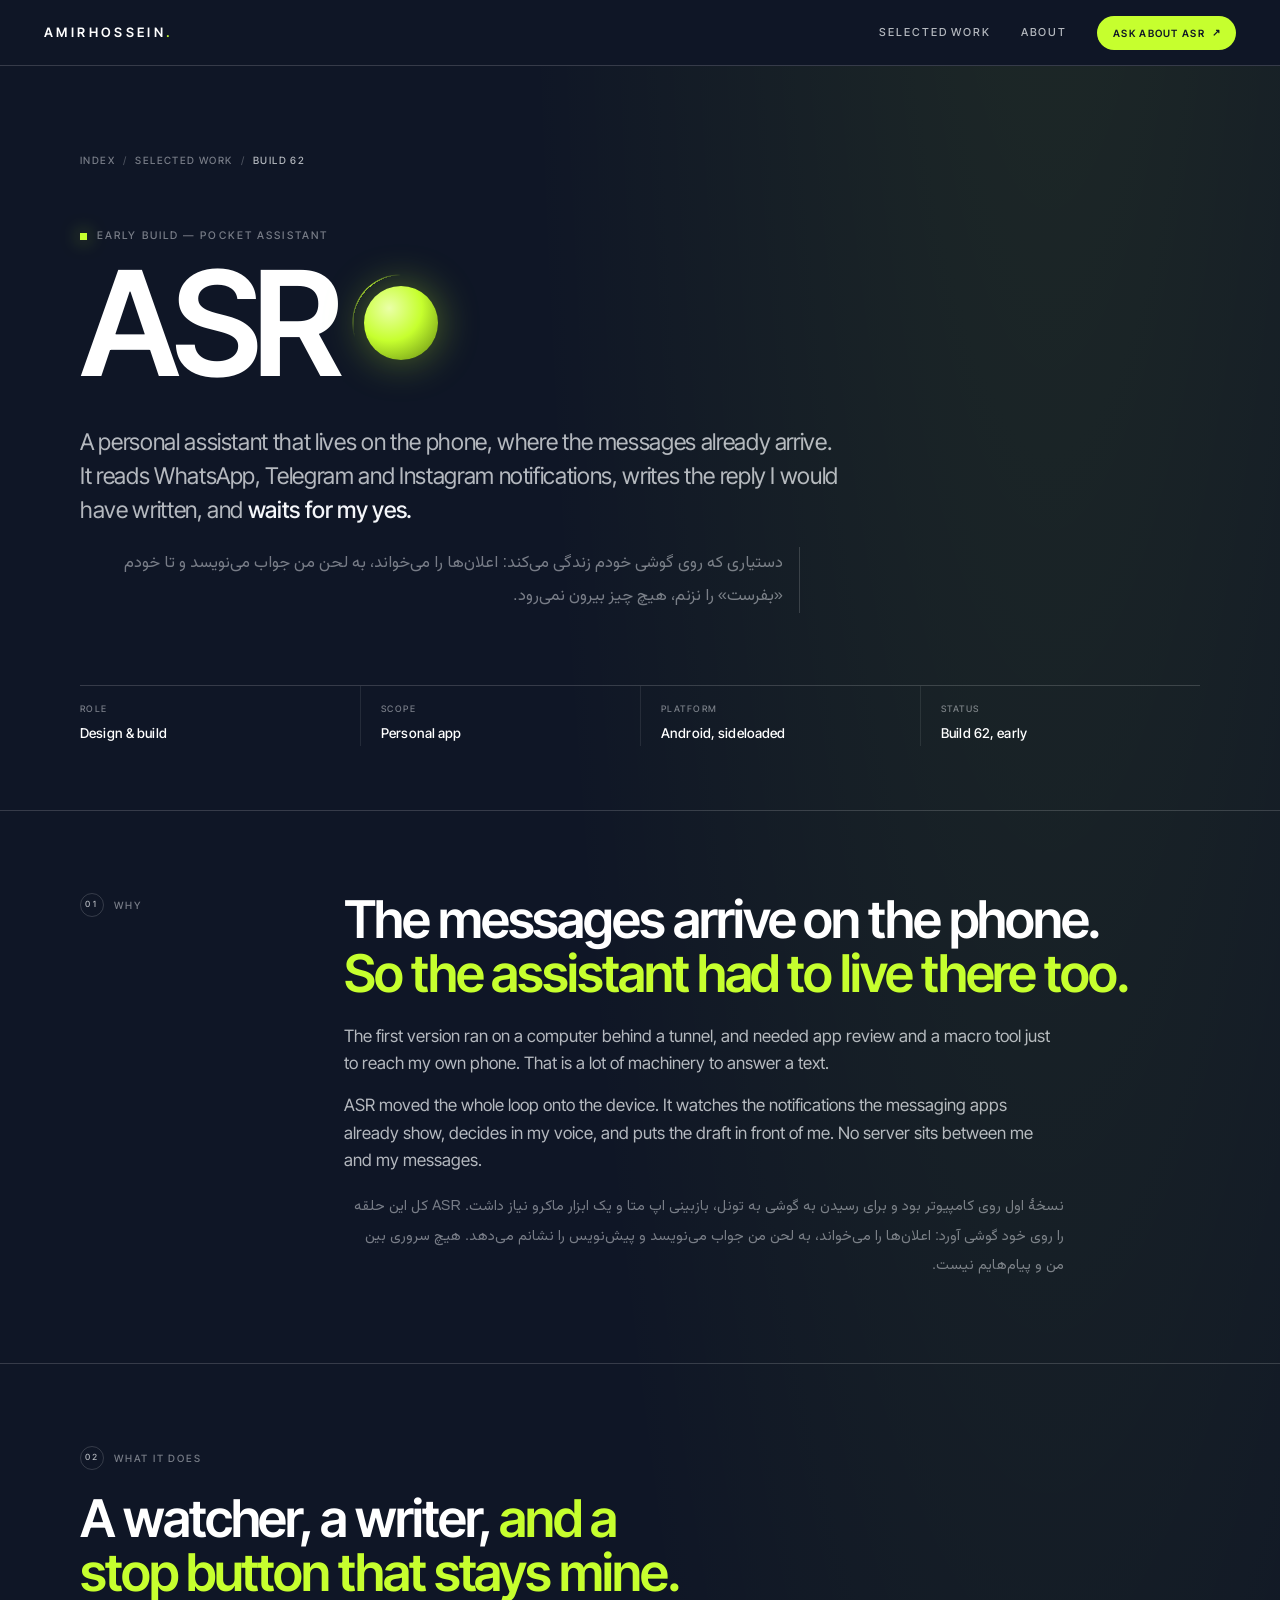
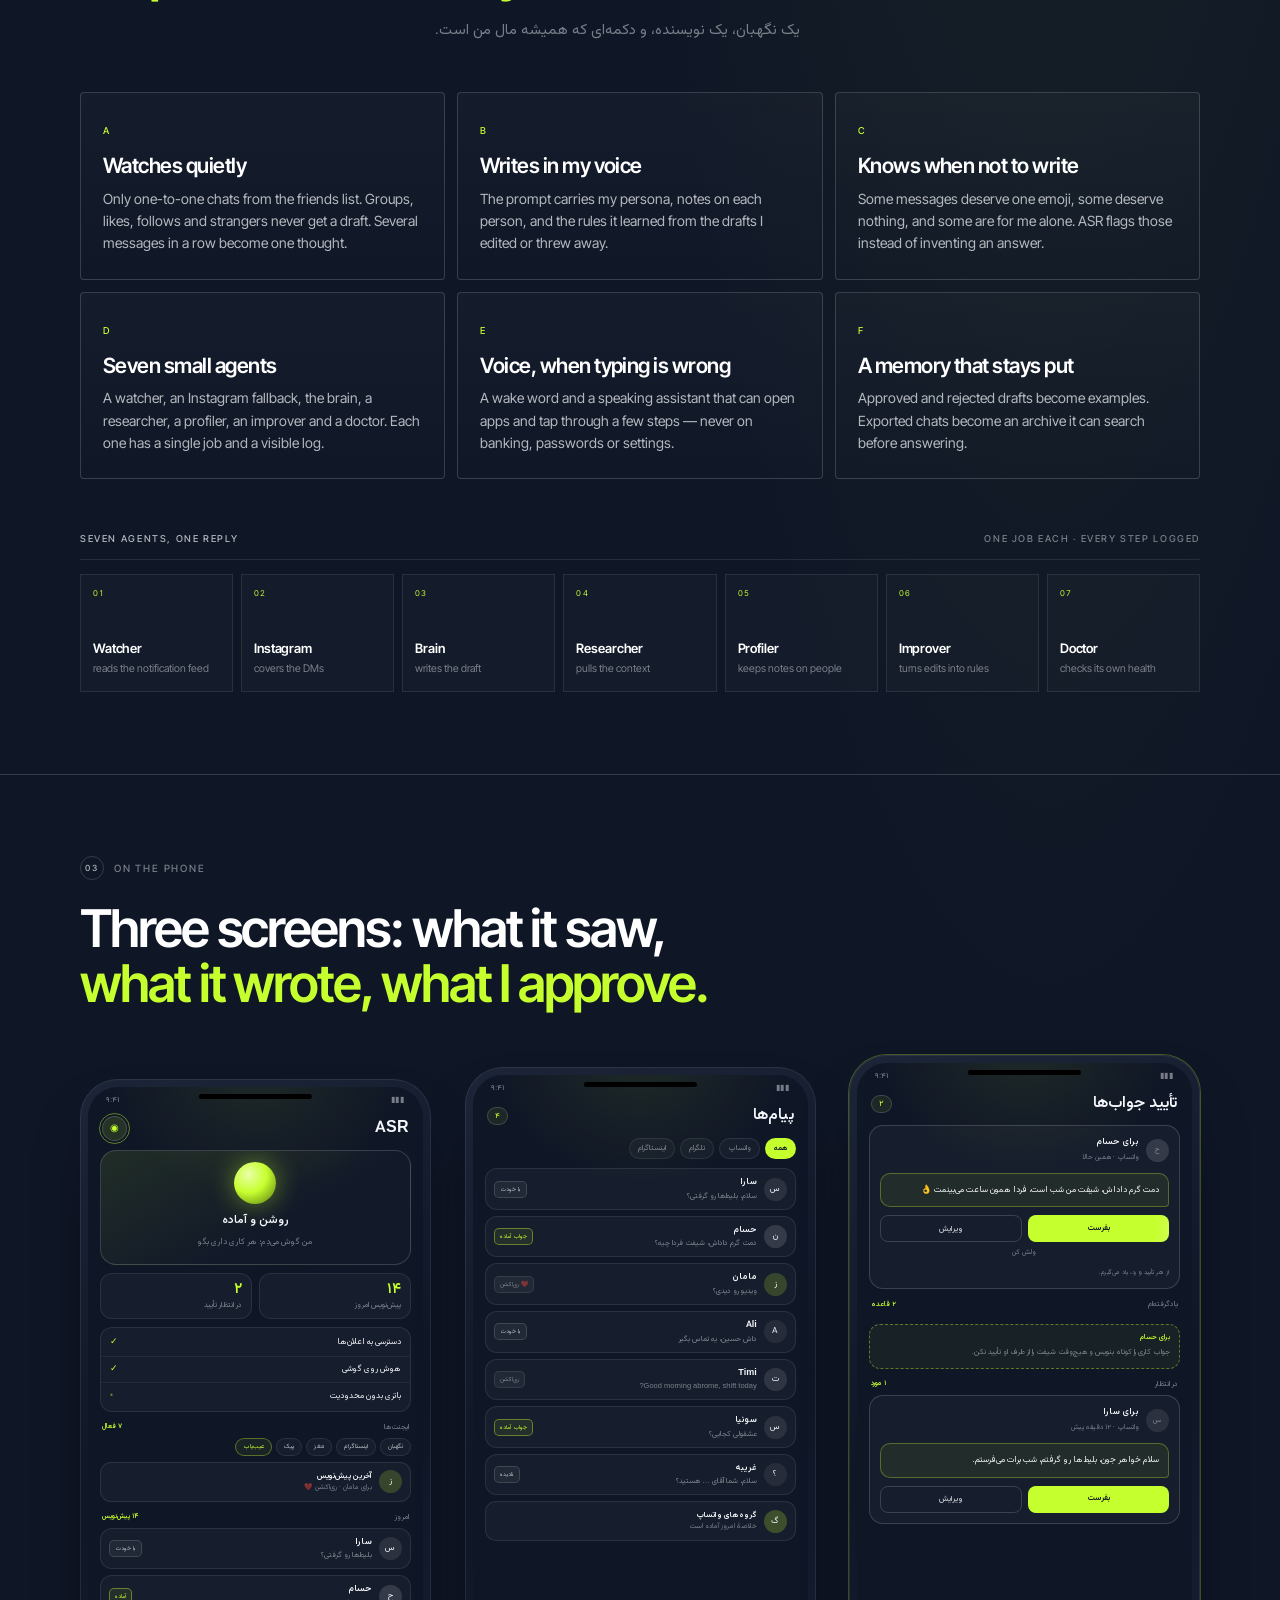
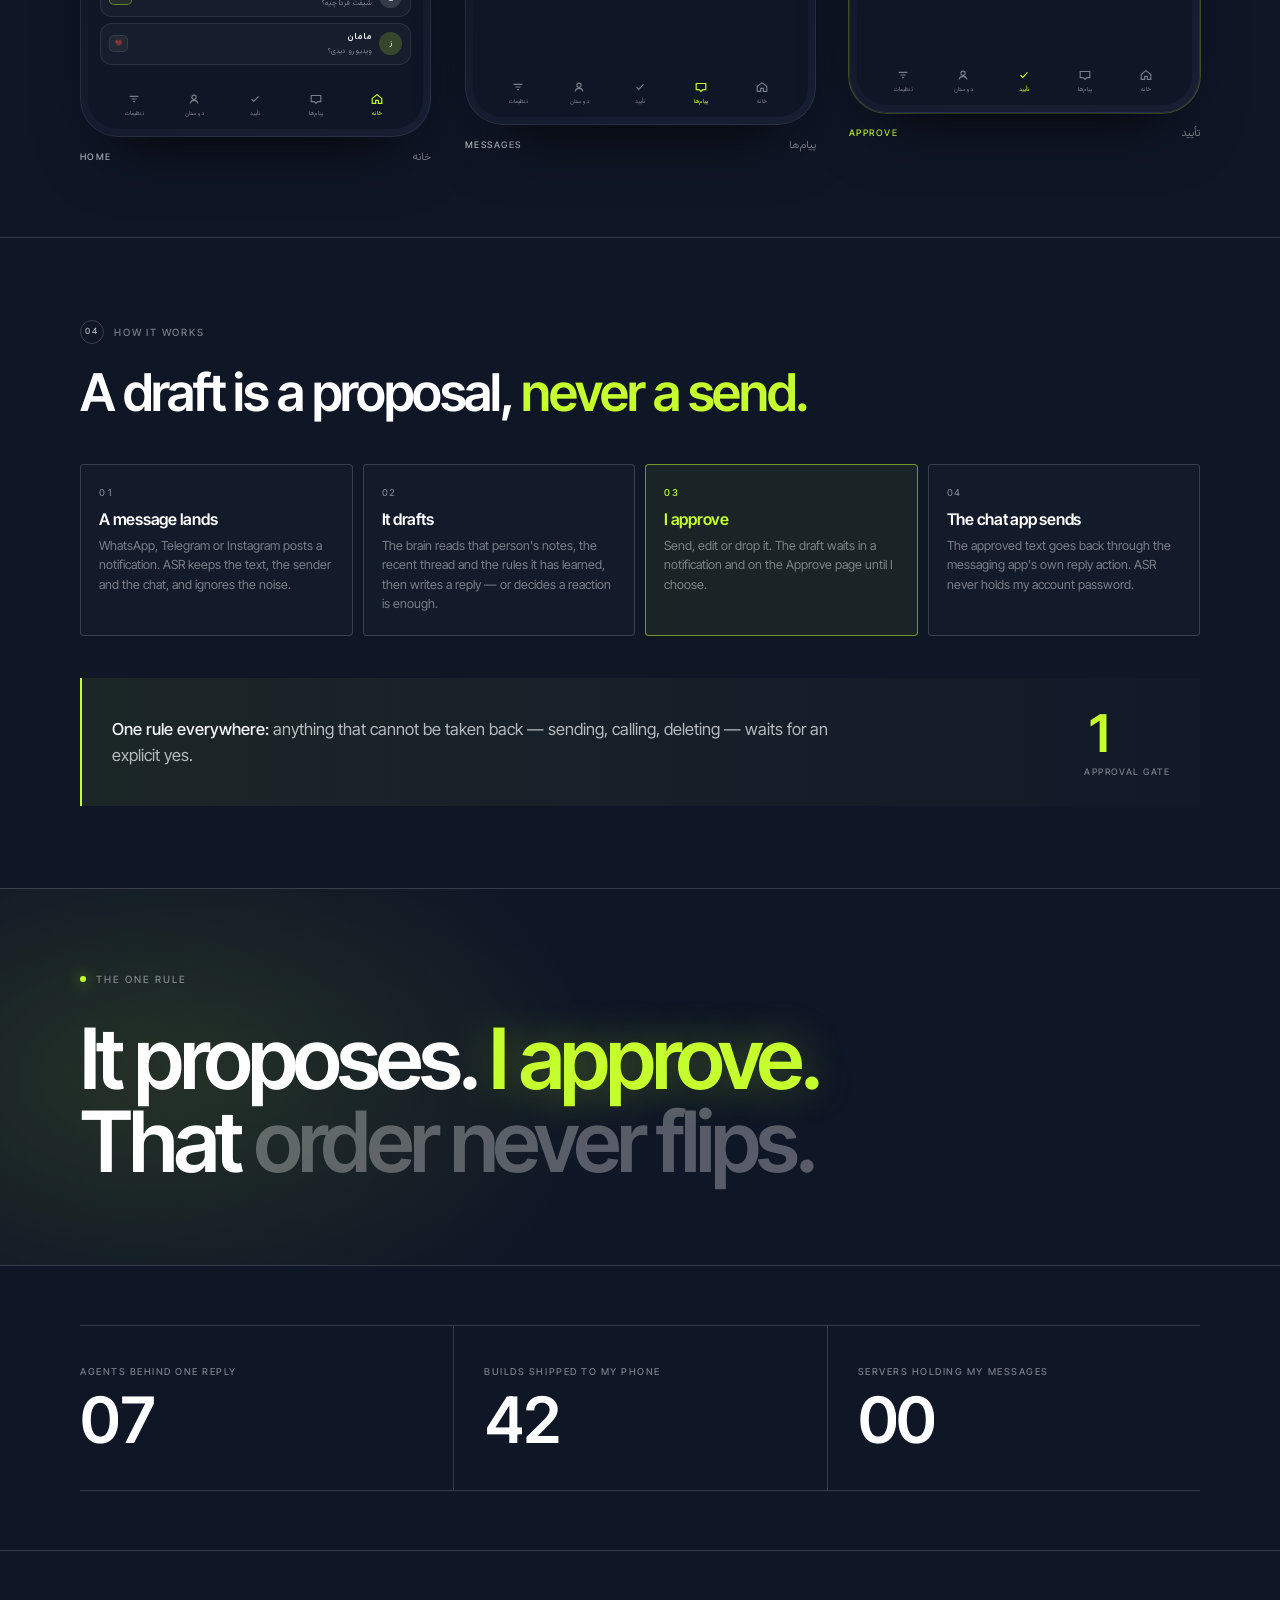
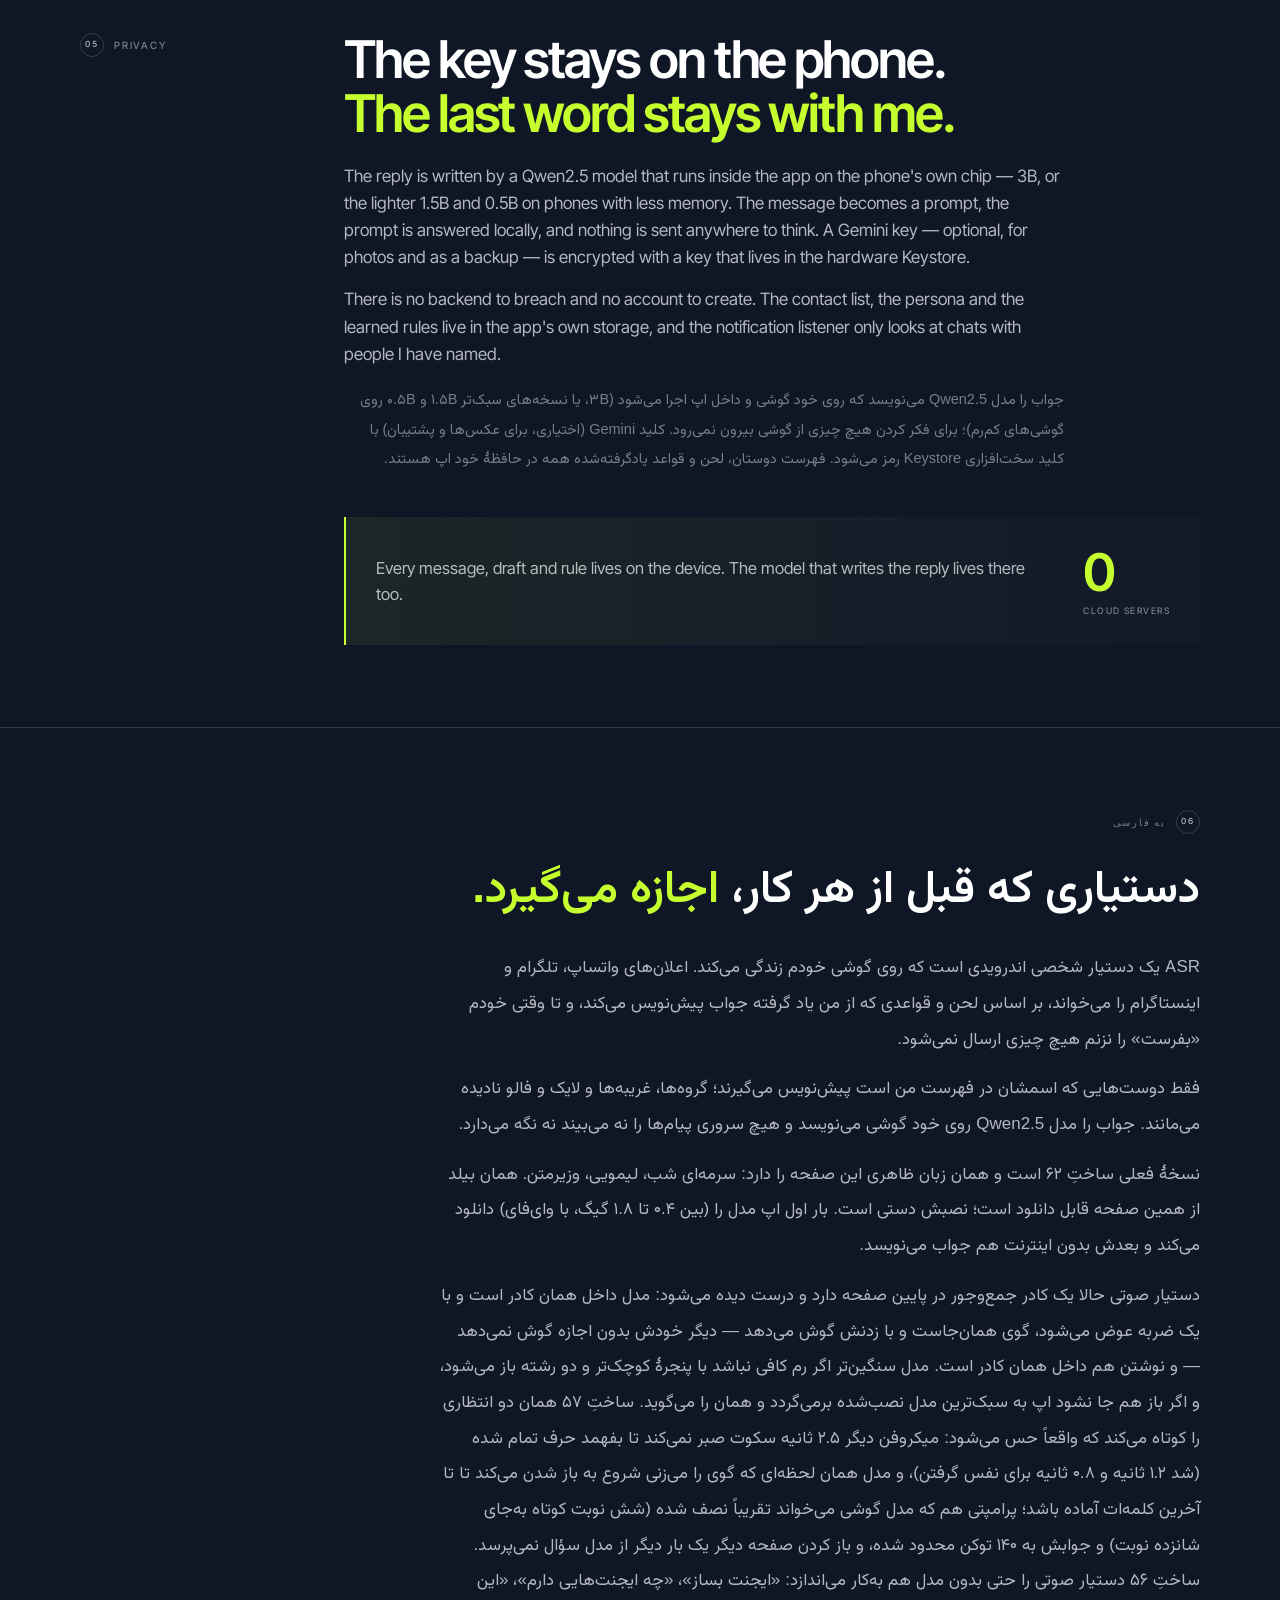
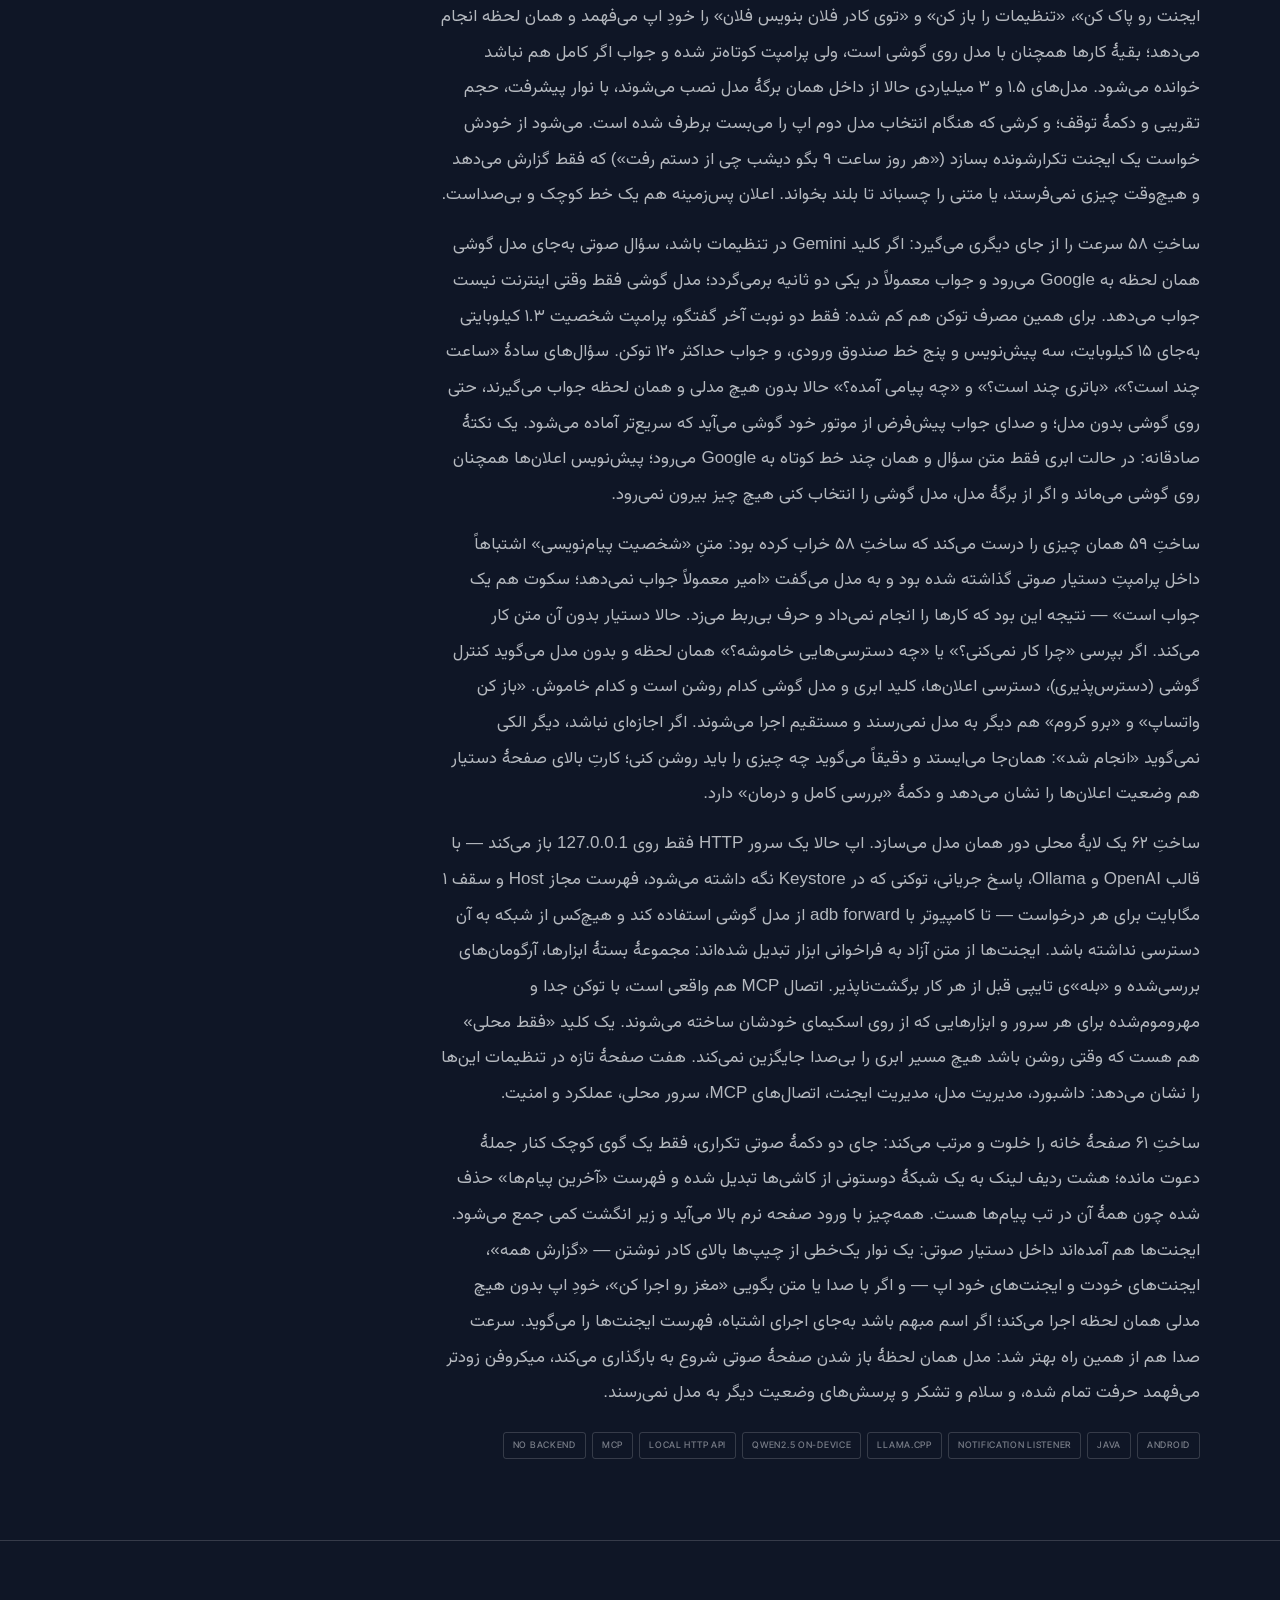
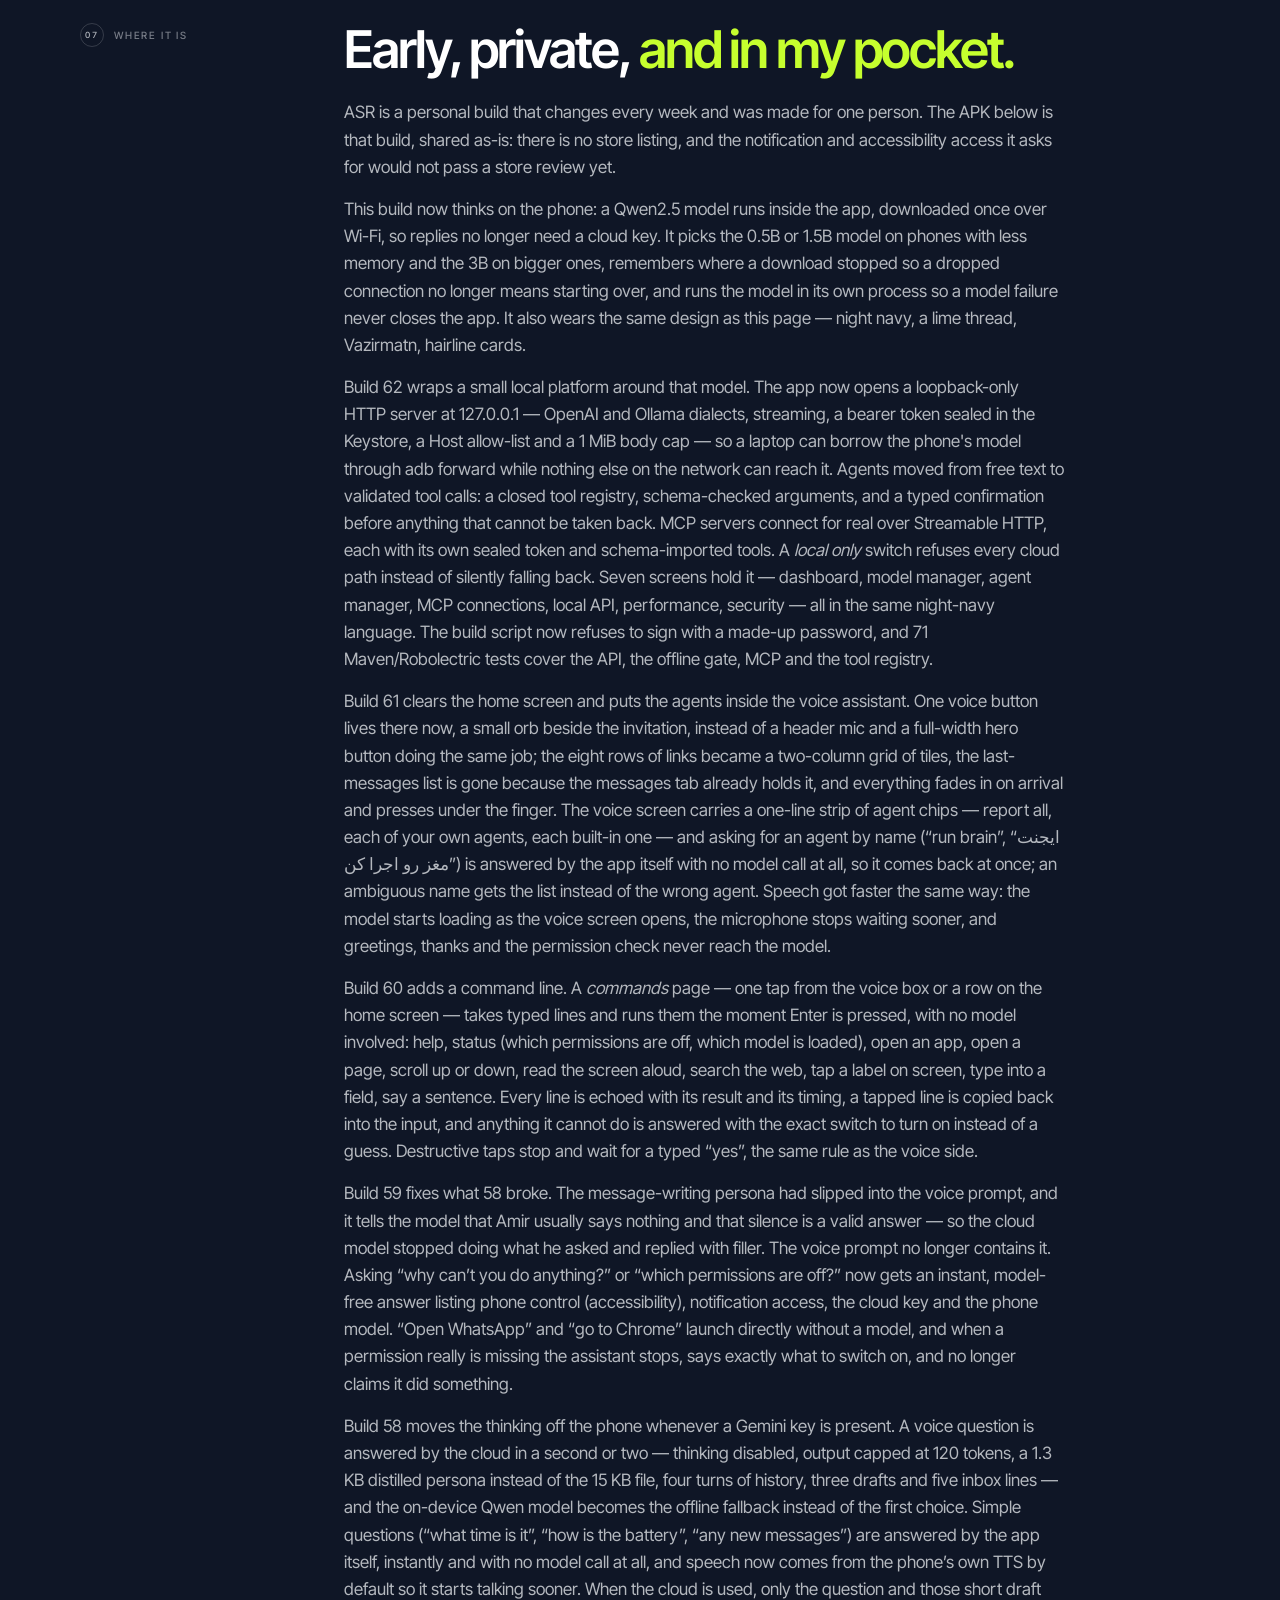
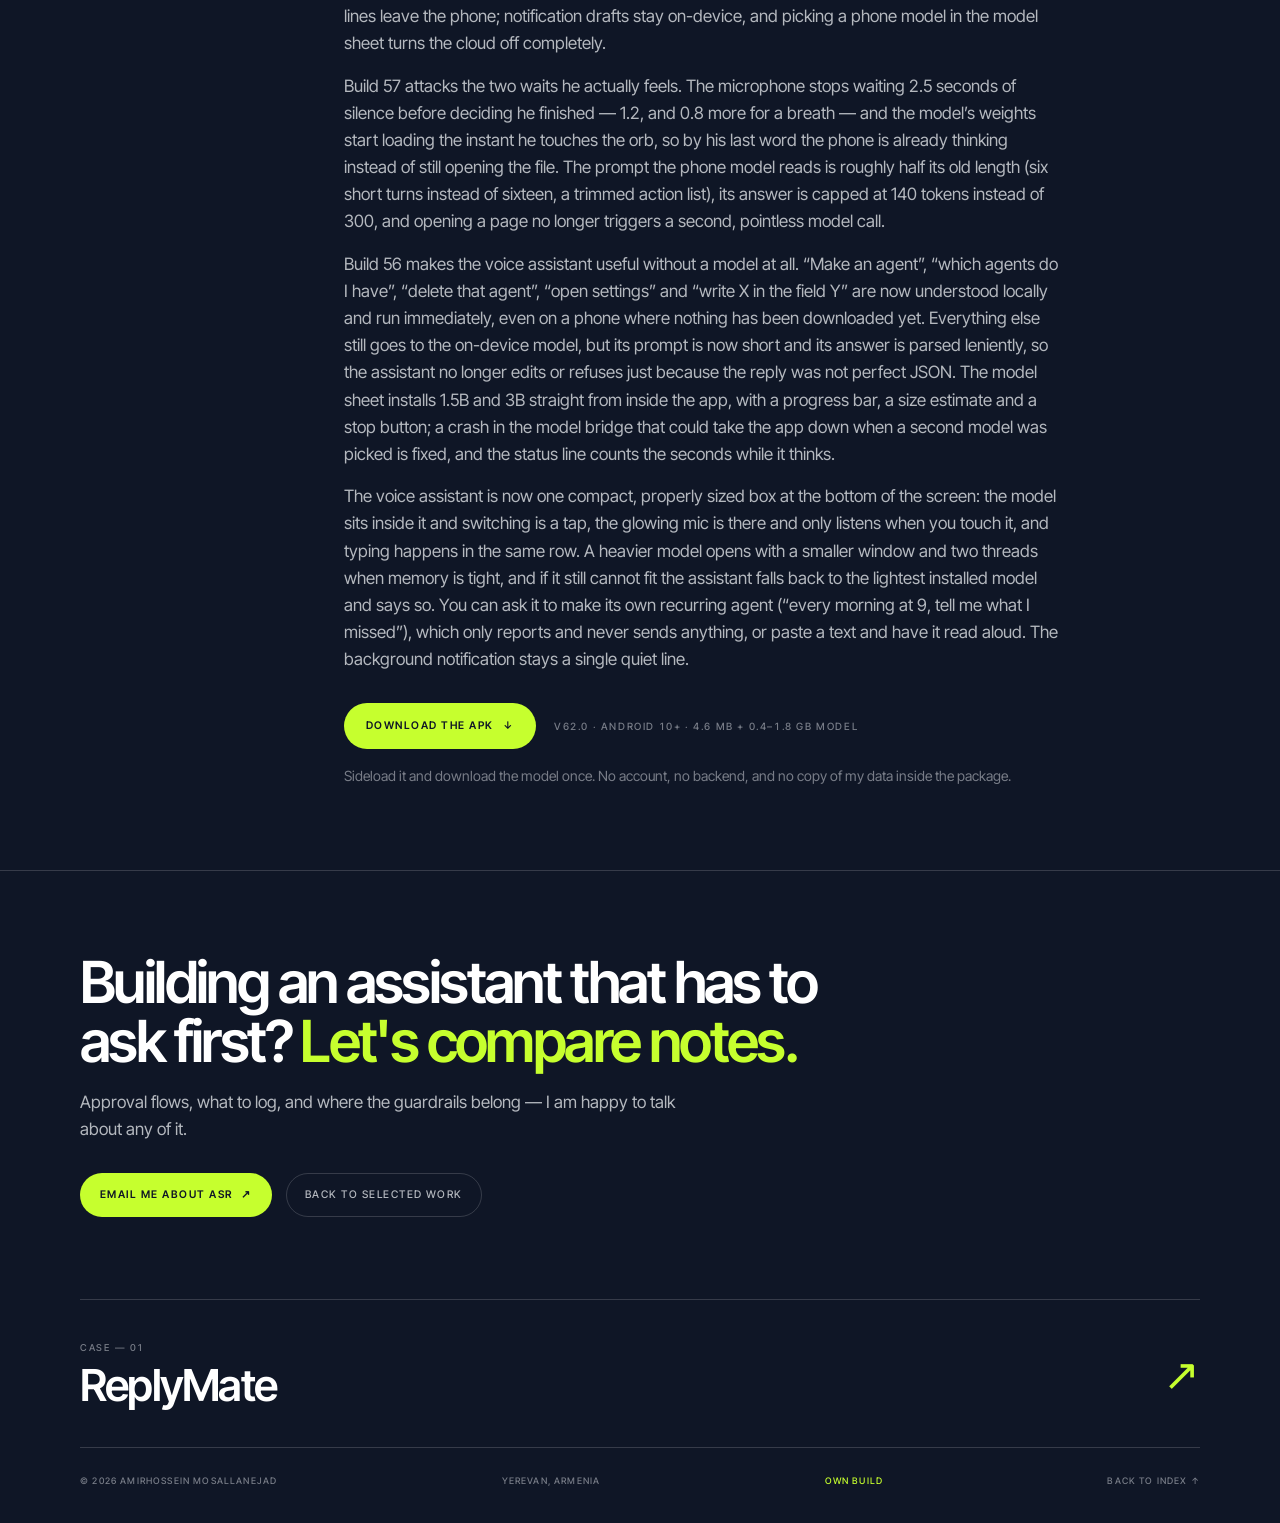
==== commit bdedd6c1: "Publish build 62: local API, validated tools, MCP and the local AI pages" ====
--- a/asr.html
+++ b/asr.html
@@ -79,7 +79,7 @@
       <nav class="crumbs" aria-label="Breadcrumb">
         <a href="index.html">Index</a><span aria-hidden="true">/</span>
         <a href="index.html#work">Selected work</a><span aria-hidden="true">/</span>
-        <b>Build 61</b>
+        <b>Build 62</b>
       </nav>
       <p class="kicker"><i aria-hidden="true"></i>Early build — pocket assistant</p>
       <h1 id="case-title" class="hero-title">ASR<span class="hero-orb" aria-hidden="true"></span></h1>
@@ -89,7 +89,7 @@
         <li><span>Role</span><b>Design &amp; build</b></li>
         <li><span>Scope</span><b>Personal app</b></li>
         <li><span>Platform</span><b>Android, sideloaded</b></li>
-        <li><span>Status</span><b>Build 61, early</b></li>
+        <li><span>Status</span><b>Build 62, early</b></li>
       </ul>
     </div>
   </section>
@@ -349,14 +349,15 @@
       <div class="fa-prose">
         <p>ASR یک دستیار شخصی اندرویدی است که روی گوشی خودم زندگی می‌کند. اعلان‌های واتساپ، تلگرام و اینستاگرام را می‌خواند، بر اساس لحن و قواعدی که از من یاد گرفته جواب پیش‌نویس می‌کند، و تا وقتی خودم «بفرست» را نزنم هیچ چیزی ارسال نمی‌شود.</p>
         <p>فقط دوست‌هایی که اسمشان در فهرست من است پیش‌نویس می‌گیرند؛ گروه‌ها، غریبه‌ها و لایک و فالو نادیده می‌مانند. جواب را مدل Qwen2.5 روی خود گوشی می‌نویسد و هیچ سروری پیام‌ها را نه می‌بیند نه نگه می‌دارد.</p>
-        <p>نسخهٔ فعلی ساختِ ۶۱ است و همان زبان ظاهری این صفحه را دارد: سرمه‌ای شب، لیمویی، وزیرمتن. همان بیلد از همین صفحه قابل دانلود است؛ نصبش دستی است. بار اول اپ مدل را (بین ۰.۴ تا ۱.۸ گیگ، با وای‌فای) دانلود می‌کند و بعدش بدون اینترنت هم جواب می‌نویسد.</p>
+        <p>نسخهٔ فعلی ساختِ ۶۲ است و همان زبان ظاهری این صفحه را دارد: سرمه‌ای شب، لیمویی، وزیرمتن. همان بیلد از همین صفحه قابل دانلود است؛ نصبش دستی است. بار اول اپ مدل را (بین ۰.۴ تا ۱.۸ گیگ، با وای‌فای) دانلود می‌کند و بعدش بدون اینترنت هم جواب می‌نویسد.</p>
         <p>دستیار صوتی حالا یک کادر جمع‌وجور در پایین صفحه دارد و درست دیده می‌شود: مدل داخل همان کادر است و با یک ضربه عوض می‌شود، گوی همان‌جاست و با زدنش گوش می‌دهد — دیگر خودش بدون اجازه گوش نمی‌دهد — و نوشتن هم داخل همان کادر است. مدل سنگین‌تر اگر رم کافی نباشد با پنجرهٔ کوچک‌تر و دو رشته باز می‌شود، و اگر باز هم جا نشود اپ به سبک‌ترین مدل نصب‌شده برمی‌گردد و همان را می‌گوید. ساختِ ۵۷ همان دو انتظاری را کوتاه می‌کند که واقعاً حس می‌شود: میکروفن دیگر ۲.۵ ثانیه سکوت صبر نمی‌کند تا بفهمد حرف تمام شده (شد ۱.۲ ثانیه و ۰.۸ ثانیه برای نفس گرفتن)، و مدل همان لحظه‌ای که گوی را می‌زنی شروع به باز شدن می‌کند تا تا آخرین کلمه‌ات آماده باشد؛ پرامپتی هم که مدل گوشی می‌خواند تقریباً نصف شده (شش نوبت کوتاه به‌جای شانزده نوبت) و جوابش به ۱۴۰ توکن محدود شده، و باز کردن صفحه دیگر یک بار دیگر از مدل سؤال نمی‌پرسد. ساختِ ۵۶ دستیار صوتی را حتی بدون مدل هم به‌کار می‌اندازد: «ایجنت بساز»، «چه ایجنت‌هایی دارم»، «این ایجنت رو پاک کن»، «تنظیمات را باز کن» و «توی کادر فلان بنویس فلان» را خودِ اپ می‌فهمد و همان لحظه انجام می‌دهد؛ بقیهٔ کارها همچنان با مدل روی گوشی است، ولی پرامپت کوتاه‌تر شده و جواب اگر کامل هم نباشد خوانده می‌شود. مدل‌های ۱.۵ و ۳ میلیاردی حالا از داخل همان برگهٔ مدل نصب می‌شوند، با نوار پیشرفت، حجم تقریبی و دکمهٔ توقف؛ و کرشی که هنگام انتخاب مدل دوم اپ را می‌بست برطرف شده است. می‌شود از خودش خواست یک ایجنت تکرارشونده بسازد («هر روز ساعت ۹ بگو دیشب چی از دستم رفت») که فقط گزارش می‌دهد و هیچ‌وقت چیزی نمی‌فرستد، یا متنی را چسباند تا بلند بخواند. اعلان پس‌زمینه هم یک خط کوچک و بی‌صداست.</p>
         <p>ساختِ ۵۸ سرعت را از جای دیگری می‌گیرد: اگر کلید Gemini در تنظیمات باشد، سؤال صوتی به‌جای مدل گوشی همان لحظه به Google می‌رود و جواب معمولاً در یکی دو ثانیه برمی‌گردد؛ مدل گوشی فقط وقتی اینترنت نیست جواب می‌دهد. برای همین مصرف توکن هم کم شده: فقط دو نوبت آخر گفتگو، پرامپت شخصیت ۱.۳ کیلوبایتی به‌جای ۱۵ کیلوبایت، سه پیش‌نویس و پنج خط صندوق ورودی، و جواب حداکثر ۱۲۰ توکن. سؤال‌های سادهٔ «ساعت چند است؟»، «باتری چند است؟» و «چه پیامی آمده؟» حالا بدون هیچ مدلی و همان لحظه جواب می‌گیرند، حتی روی گوشی بدون مدل؛ و صدای جواب پیش‌فرض از موتور خود گوشی می‌آید که سریع‌تر آماده می‌شود. یک نکتهٔ صادقانه: در حالت ابری فقط متن سؤال و همان چند خط کوتاه به Google می‌رود؛ پیش‌نویس اعلان‌ها همچنان روی گوشی می‌ماند و اگر از برگهٔ مدل، مدل گوشی را انتخاب کنی هیچ چیز بیرون نمی‌رود.</p>
         <p>ساختِ ۵۹ همان چیزی را درست می‌کند که ساختِ ۵۸ خراب کرده بود: متنِ «شخصیت پیام‌نویسی» اشتباهاً داخل پرامپتِ دستیار صوتی گذاشته شده بود و به مدل می‌گفت «امیر معمولاً جواب نمی‌دهد؛ سکوت هم یک جواب است» — نتیجه این بود که کارها را انجام نمی‌داد و حرف بی‌ربط می‌زد. حالا دستیار بدون آن متن کار می‌کند. اگر بپرسی «چرا کار نمی‌کنی؟» یا «چه دسترسی‌هایی خاموشه؟» همان لحظه و بدون مدل می‌گوید کنترل گوشی (دسترس‌پذیری)، دسترسی اعلان‌ها، کلید ابری و مدل گوشی کدام روشن است و کدام خاموش. «باز کن واتساپ» و «برو کروم» هم دیگر به مدل نمی‌رسند و مستقیم اجرا می‌شوند. اگر اجازه‌ای نباشد، دیگر الکی نمی‌گوید «انجام شد»: همان‌جا می‌ایستد و دقیقاً می‌گوید چه چیزی را باید روشن کنی؛ کارتِ بالای صفحهٔ دستیار هم وضعیت اعلان‌ها را نشان می‌دهد و دکمهٔ «بررسی کامل و درمان» دارد.</p>
+        <p>ساختِ ۶۲ یک لایهٔ محلی دور همان مدل می‌سازد. اپ حالا یک سرور HTTP فقط روی 127.0.0.1 باز می‌کند — با قالب OpenAI و Ollama، پاسخ جریانی، توکنی که در Keystore نگه داشته می‌شود، فهرست مجاز Host و سقف ۱ مگابایت برای هر درخواست — تا کامپیوتر با adb forward از مدل گوشی استفاده کند و هیچ‌کس از شبکه به آن دسترسی نداشته باشد. ایجنت‌ها از متن آزاد به فراخوانی ابزار تبدیل شده‌اند: مجموعهٔ بستهٔ ابزارها، آرگومان‌های بررسی‌شده و «بله»ی تایپی قبل از هر کار برگشت‌ناپذیر. اتصال MCP هم واقعی است، با توکن جدا و مهروموم‌شده برای هر سرور و ابزارهایی که از روی اسکیمای خودشان ساخته می‌شوند. یک کلید «فقط محلی» هم هست که وقتی روشن باشد هیچ مسیر ابری را بی‌صدا جایگزین نمی‌کند. هفت صفحهٔ تازه در تنظیمات این‌ها را نشان می‌دهد: داشبورد، مدیریت مدل، مدیریت ایجنت، اتصال‌های MCP، سرور محلی، عملکرد و امنیت.</p>
         <p>ساختِ ۶۱ صفحهٔ خانه را خلوت و مرتب می‌کند: جای دو دکمهٔ صوتی تکراری، فقط یک گوی کوچک کنار جملهٔ دعوت مانده؛ هشت ردیف لینک به یک شبکهٔ دوستونی از کاشی‌ها تبدیل شده و فهرست «آخرین پیام‌ها» حذف شده چون همهٔ آن در تب پیام‌ها هست. همه‌چیز با ورود صفحه نرم بالا می‌آید و زیر انگشت کمی جمع می‌شود. ایجنت‌ها هم آمده‌اند داخل دستیار صوتی: یک نوار یک‌خطی از چیپ‌ها بالای کادر نوشتن — «گزارش همه»، ایجنت‌های خودت و ایجنت‌های خود اپ — و اگر با صدا یا متن بگویی «مغز رو اجرا کن»، خودِ اپ بدون هیچ مدلی همان لحظه اجرا می‌کند؛ اگر اسم مبهم باشد به‌جای اجرای اشتباه، فهرست ایجنت‌ها را می‌گوید. سرعت صدا هم از همین راه بهتر شد: مدل همان لحظهٔ باز شدن صفحهٔ صوتی شروع به بارگذاری می‌کند، میکروفن زودتر می‌فهمد حرفت تمام شده، و سلام و تشکر و پرسش‌های وضعیت دیگر به مدل نمی‌رسند.</p>
       </div>
       <ul class="tags" aria-label="Stack">
-        <li>Android</li><li>Java</li><li>Notification listener</li><li>llama.cpp</li><li>Qwen2.5 on-device</li><li>No backend</li>
+        <li>Android</li><li>Java</li><li>Notification listener</li><li>llama.cpp</li><li>Qwen2.5 on-device</li><li>Local HTTP API</li><li>MCP</li><li>No backend</li>
       </ul>
     </div>
   </section>
@@ -369,6 +370,7 @@
         <div class="prose">
           <p>ASR is a personal build that changes every week and was made for one person. The APK below is that build, shared as-is: there is no store listing, and the notification and accessibility access it asks for would not pass a store review yet.</p>
           <p>This build now thinks on the phone: a Qwen2.5 model runs inside the app, downloaded once over Wi-Fi, so replies no longer need a cloud key. It picks the 0.5B or 1.5B model on phones with less memory and the 3B on bigger ones, remembers where a download stopped so a dropped connection no longer means starting over, and runs the model in its own process so a model failure never closes the app. It also wears the same design as this page — night navy, a lime thread, Vazirmatn, hairline cards.</p>
+          <p>Build 62 wraps a small local platform around that model. The app now opens a loopback-only HTTP server at 127.0.0.1 — OpenAI and Ollama dialects, streaming, a bearer token sealed in the Keystore, a Host allow-list and a 1 MiB body cap — so a laptop can borrow the phone's model through adb forward while nothing else on the network can reach it. Agents moved from free text to validated tool calls: a closed tool registry, schema-checked arguments, and a typed confirmation before anything that cannot be taken back. MCP servers connect for real over Streamable HTTP, each with its own sealed token and schema-imported tools. A <em>local only</em> switch refuses every cloud path instead of silently falling back. Seven screens hold it — dashboard, model manager, agent manager, MCP connections, local API, performance, security — all in the same night-navy language. The build script now refuses to sign with a made-up password, and 71 Maven/Robolectric tests cover the API, the offline gate, MCP and the tool registry.</p>
           <p>Build 61 clears the home screen and puts the agents inside the voice assistant. One voice button lives there now, a small orb beside the invitation, instead of a header mic and a full-width hero button doing the same job; the eight rows of links became a two-column grid of tiles, the last-messages list is gone because the messages tab already holds it, and everything fades in on arrival and presses under the finger. The voice screen carries a one-line strip of agent chips — report all, each of your own agents, each built-in one — and asking for an agent by name (“run brain”, “ایجنت مغز رو اجرا کن”) is answered by the app itself with no model call at all, so it comes back at once; an ambiguous name gets the list instead of the wrong agent. Speech got faster the same way: the model starts loading as the voice screen opens, the microphone stops waiting sooner, and greetings, thanks and the permission check never reach the model.</p>
           <p>Build 60 adds a command line. A <em>commands</em> page — one tap from the voice box or a row on the home screen — takes typed lines and runs them the moment Enter is pressed, with no model involved: help, status (which permissions are off, which model is loaded), open an app, open a page, scroll up or down, read the screen aloud, search the web, tap a label on screen, type into a field, say a sentence. Every line is echoed with its result and its timing, a tapped line is copied back into the input, and anything it cannot do is answered with the exact switch to turn on instead of a guess. Destructive taps stop and wait for a typed “yes”, the same rule as the voice side.</p>
           <p>Build 59 fixes what 58 broke. The message-writing persona had slipped into the voice prompt, and it tells the model that Amir usually says nothing and that silence is a valid answer — so the cloud model stopped doing what he asked and replied with filler. The voice prompt no longer contains it. Asking “why can’t you do anything?” or “which permissions are off?” now gets an instant, model-free answer listing phone control (accessibility), notification access, the cloud key and the phone model. “Open WhatsApp” and “go to Chrome” launch directly without a model, and when a permission really is missing the assistant stops, says exactly what to switch on, and no longer claims it did something.</p>
@@ -377,8 +379,8 @@
           <p>Build 56 makes the voice assistant useful without a model at all. “Make an agent”, “which agents do I have”, “delete that agent”, “open settings” and “write X in the field Y” are now understood locally and run immediately, even on a phone where nothing has been downloaded yet. Everything else still goes to the on-device model, but its prompt is now short and its answer is parsed leniently, so the assistant no longer edits or refuses just because the reply was not perfect JSON. The model sheet installs 1.5B and 3B straight from inside the app, with a progress bar, a size estimate and a stop button; a crash in the model bridge that could take the app down when a second model was picked is fixed, and the status line counts the seconds while it thinks.</p>
           <p>The voice assistant is now one compact, properly sized box at the bottom of the screen: the model sits inside it and switching is a tap, the glowing mic is there and only listens when you touch it, and typing happens in the same row. A heavier model opens with a smaller window and two threads when memory is tight, and if it still cannot fit the assistant falls back to the lightest installed model and says so. You can ask it to make its own recurring agent (“every morning at 9, tell me what I missed”), which only reports and never sends anything, or paste a text and have it read aloud. The background notification stays a single quiet line.</p>
           <div class="dl">
-            <a class="btn" href="downloads/ASR-61.apk" download="ASR-61.apk">Download the APK <span aria-hidden="true">↓</span></a>
-            <span class="dl-meta">v61.0 · Android 10+ · 4.4 MB + 0.4–1.8 GB model</span>
+            <a class="btn" href="downloads/ASR-62.apk" download="ASR-62.apk">Download the APK <span aria-hidden="true">↓</span></a>
+            <span class="dl-meta">v62.0 · Android 10+ · 4.6 MB + 0.4–1.8 GB model</span>
           </div>
           <p class="muted-note">Sideload it and download the model once. No account, no backend, and no copy of my data inside the package.</p>
         </div>
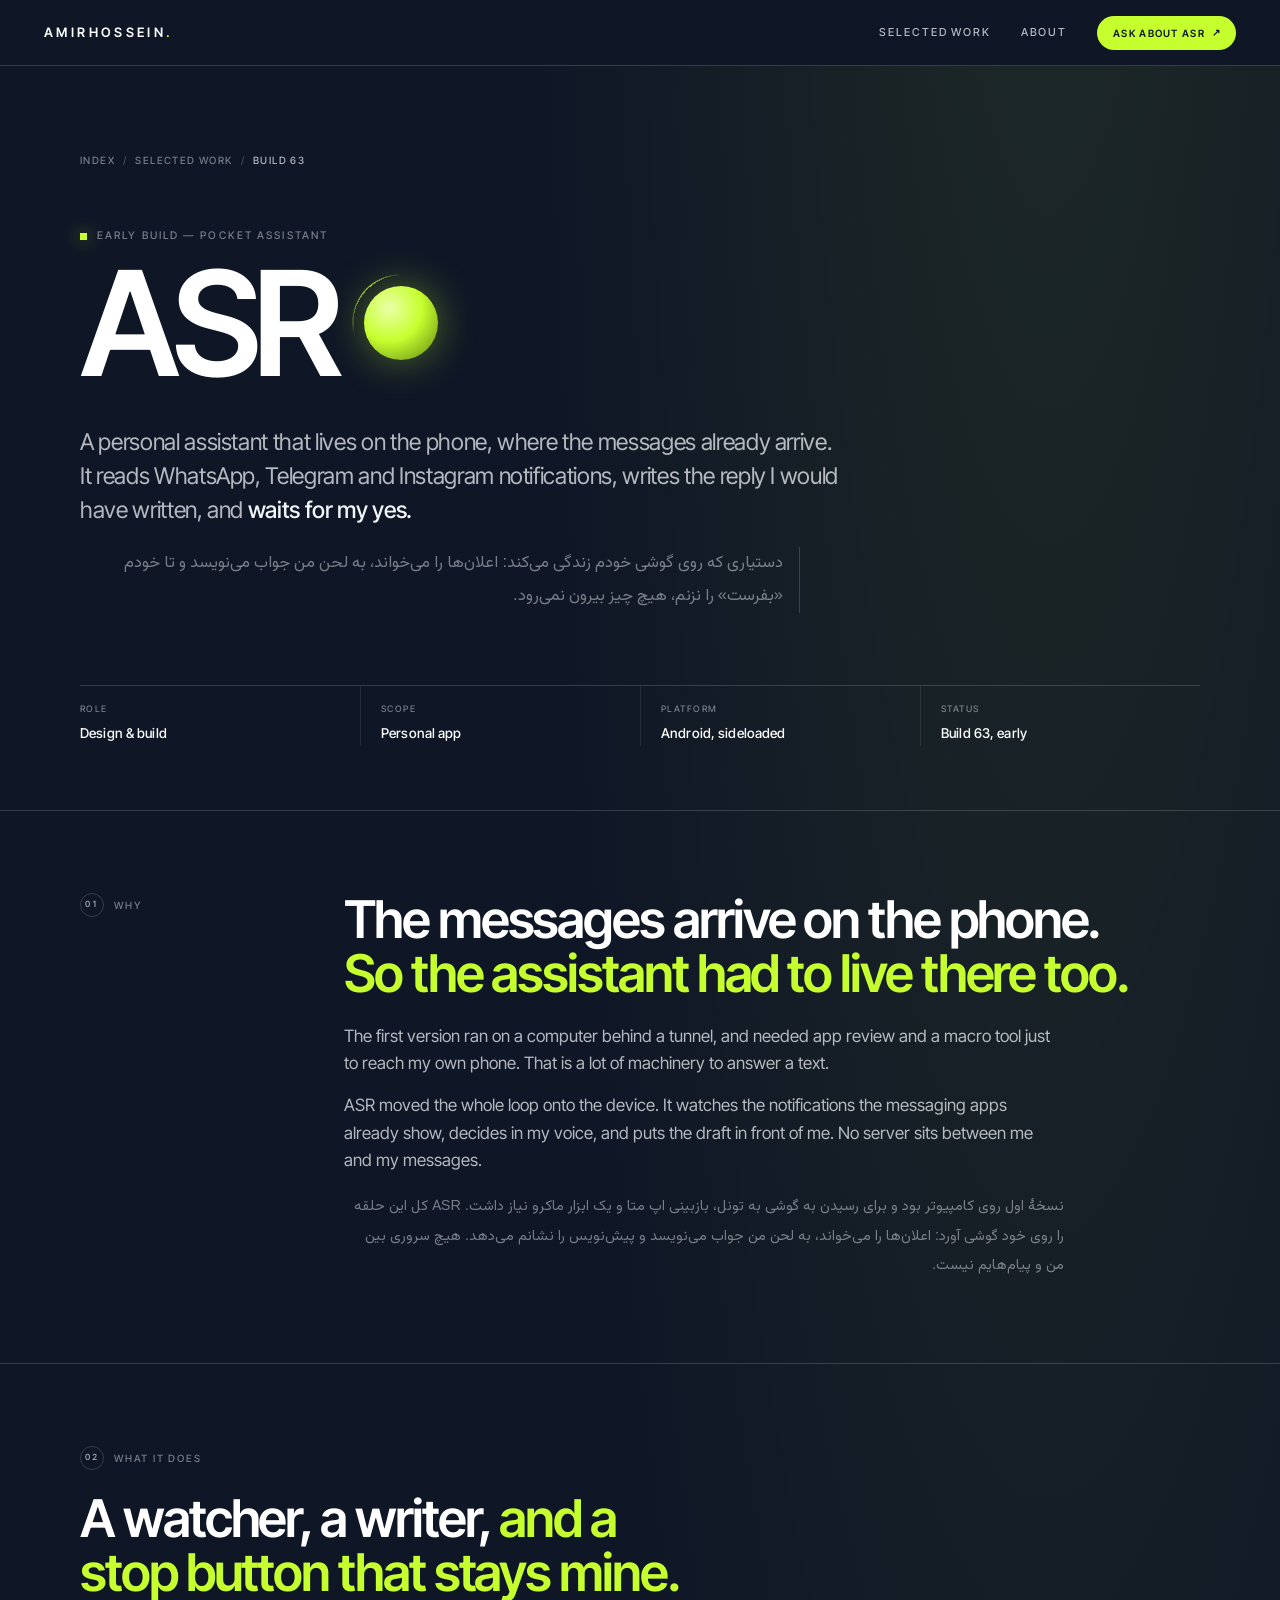
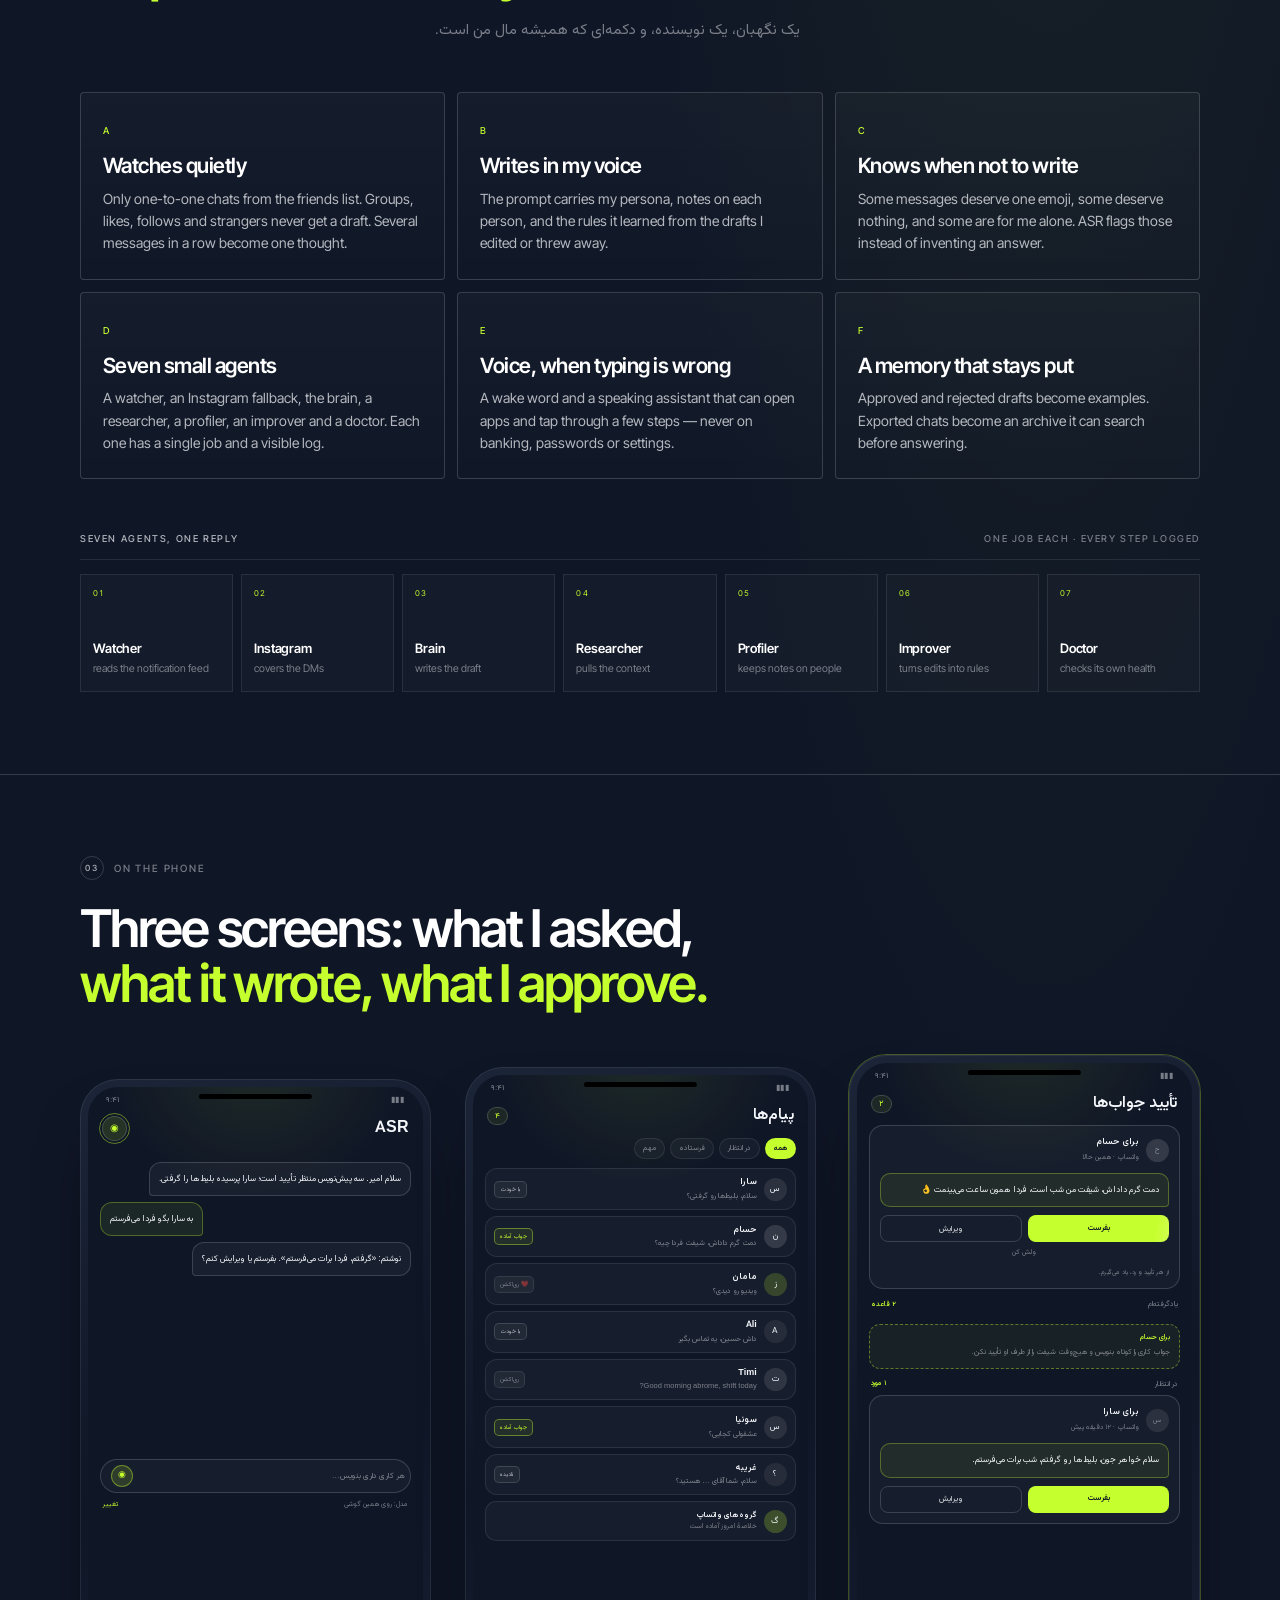
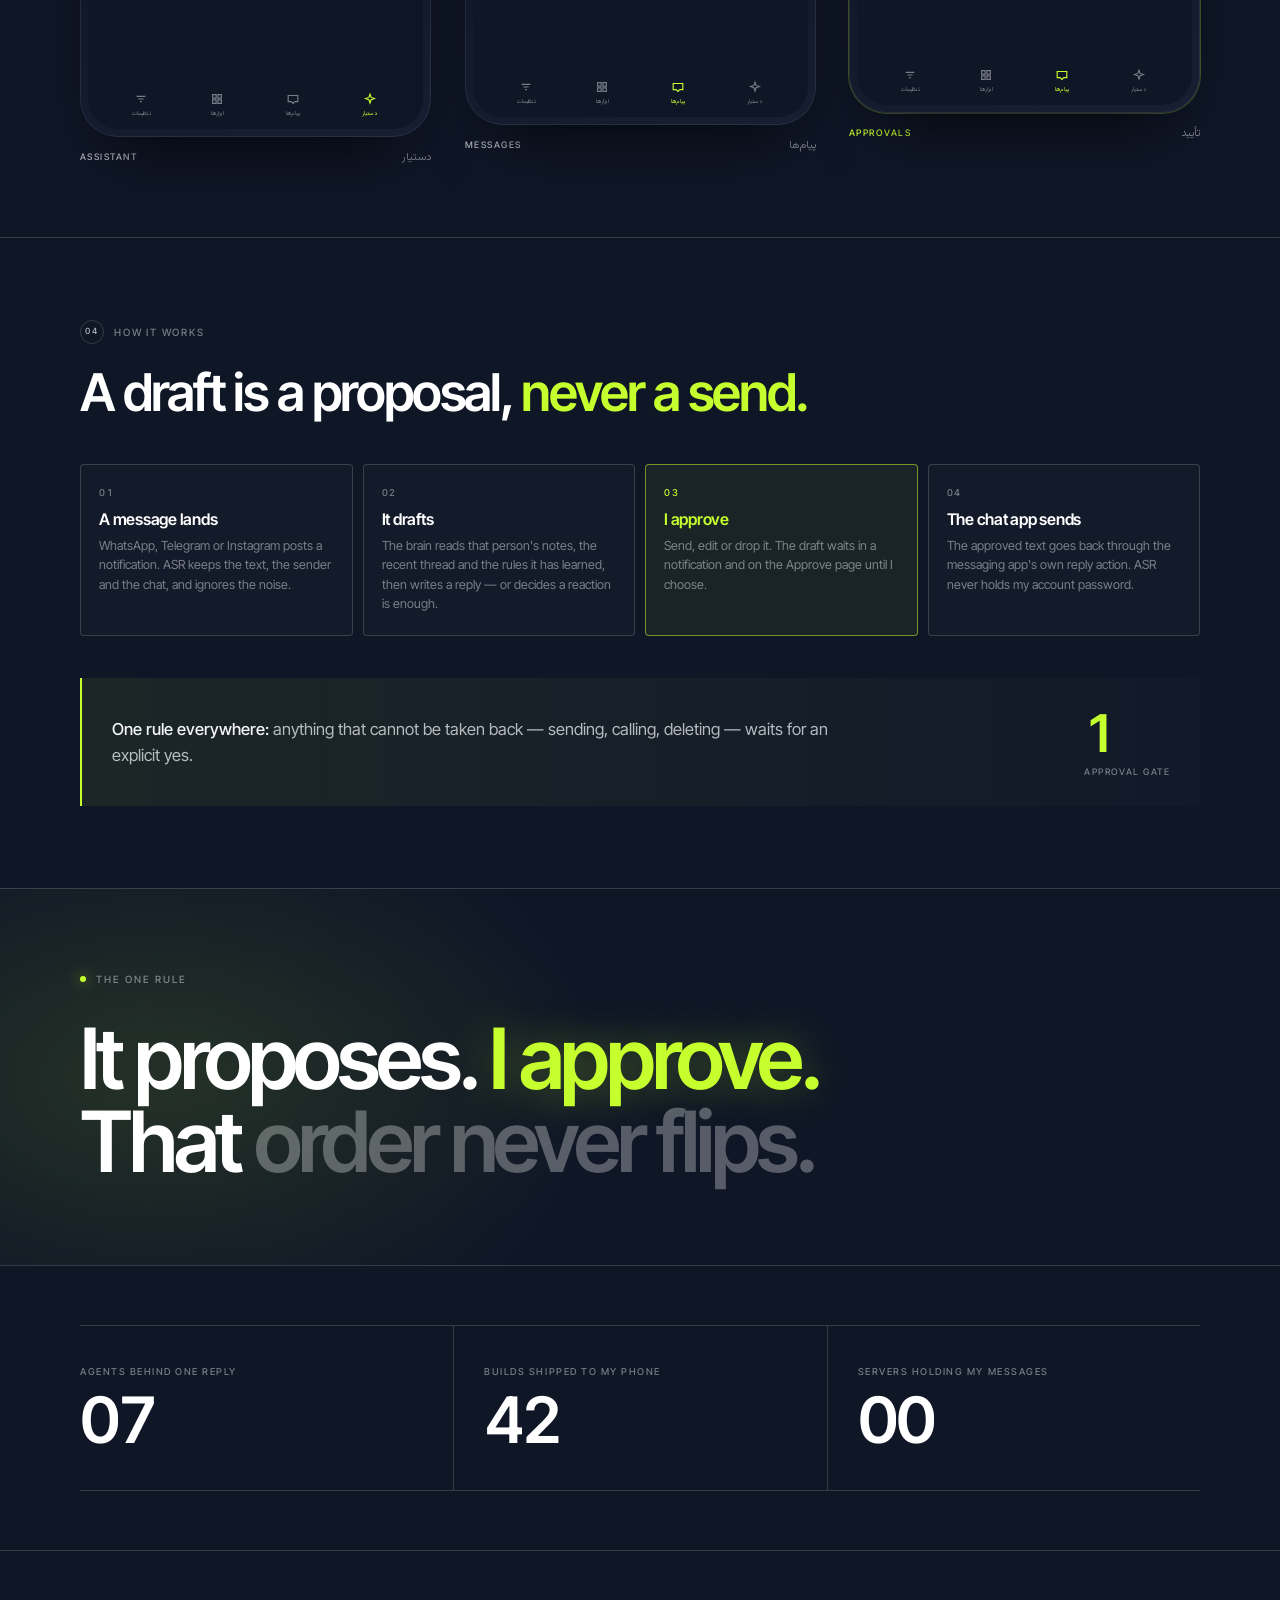
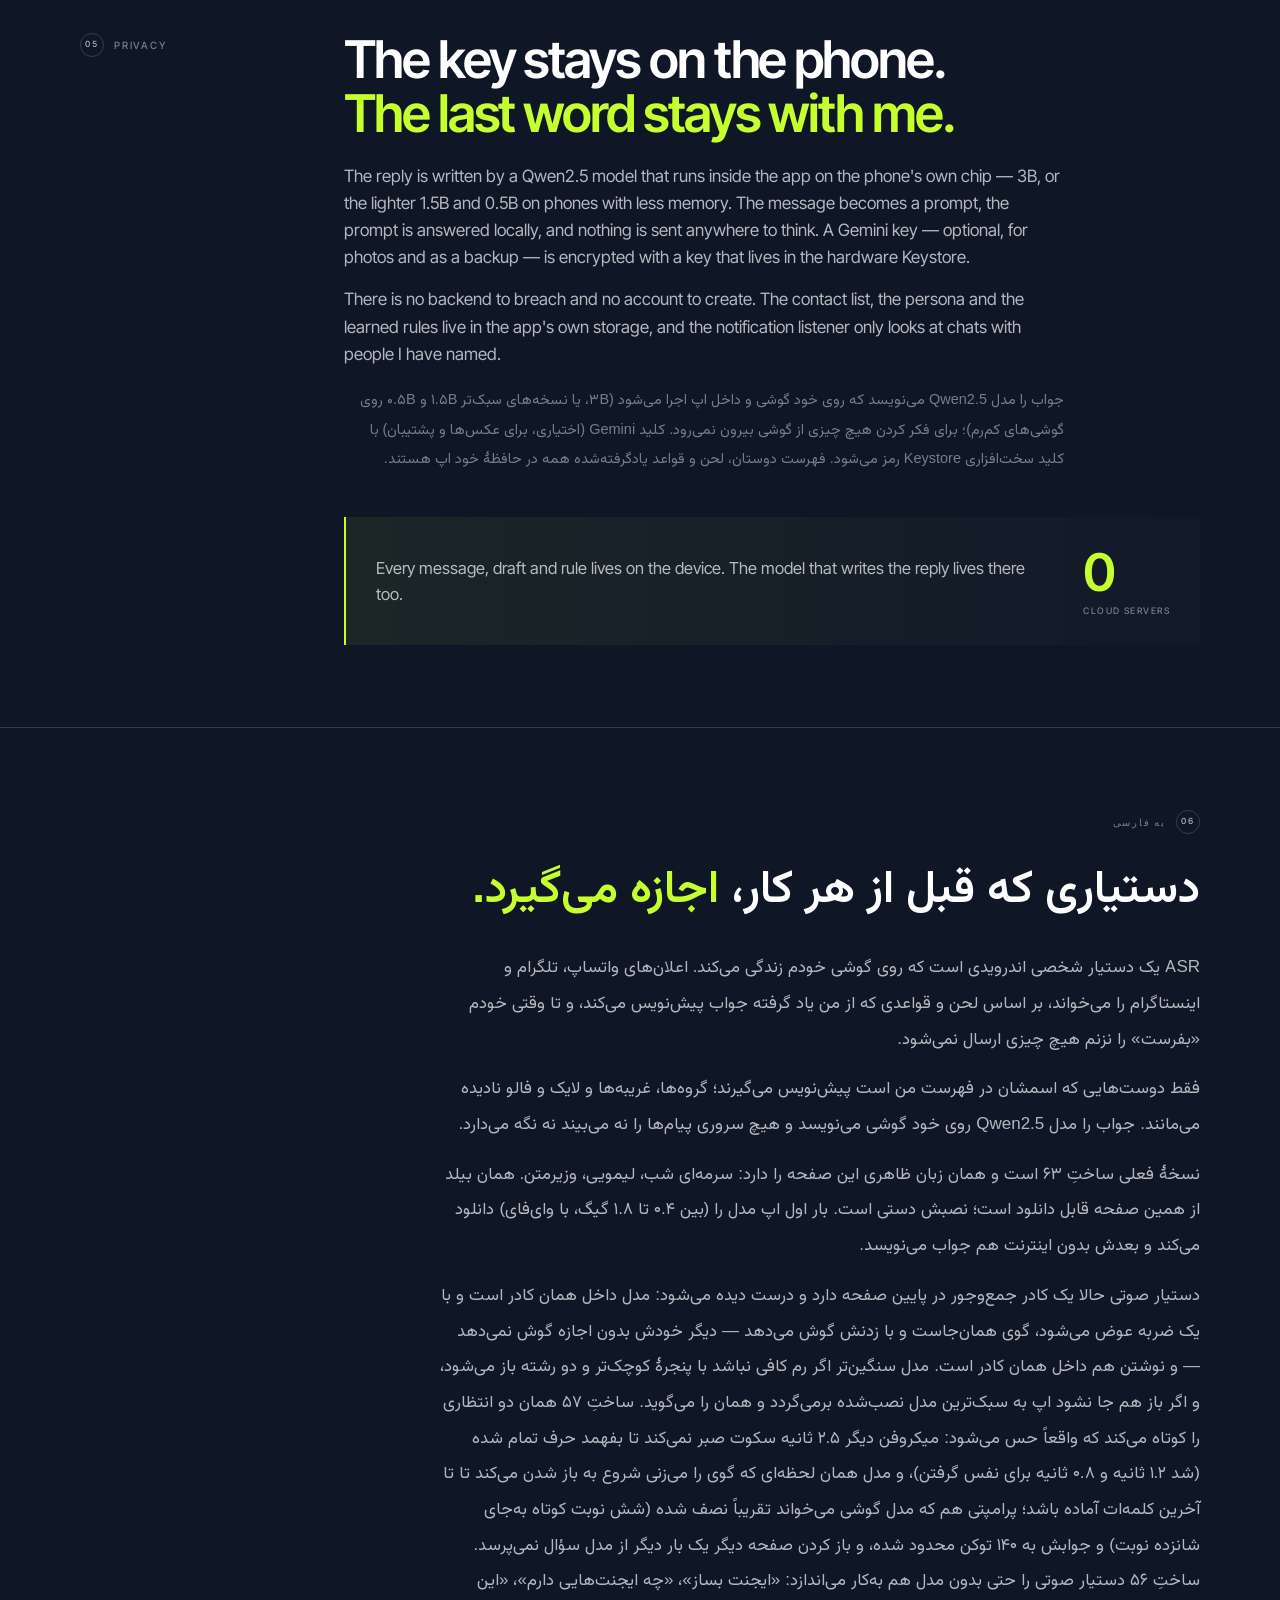
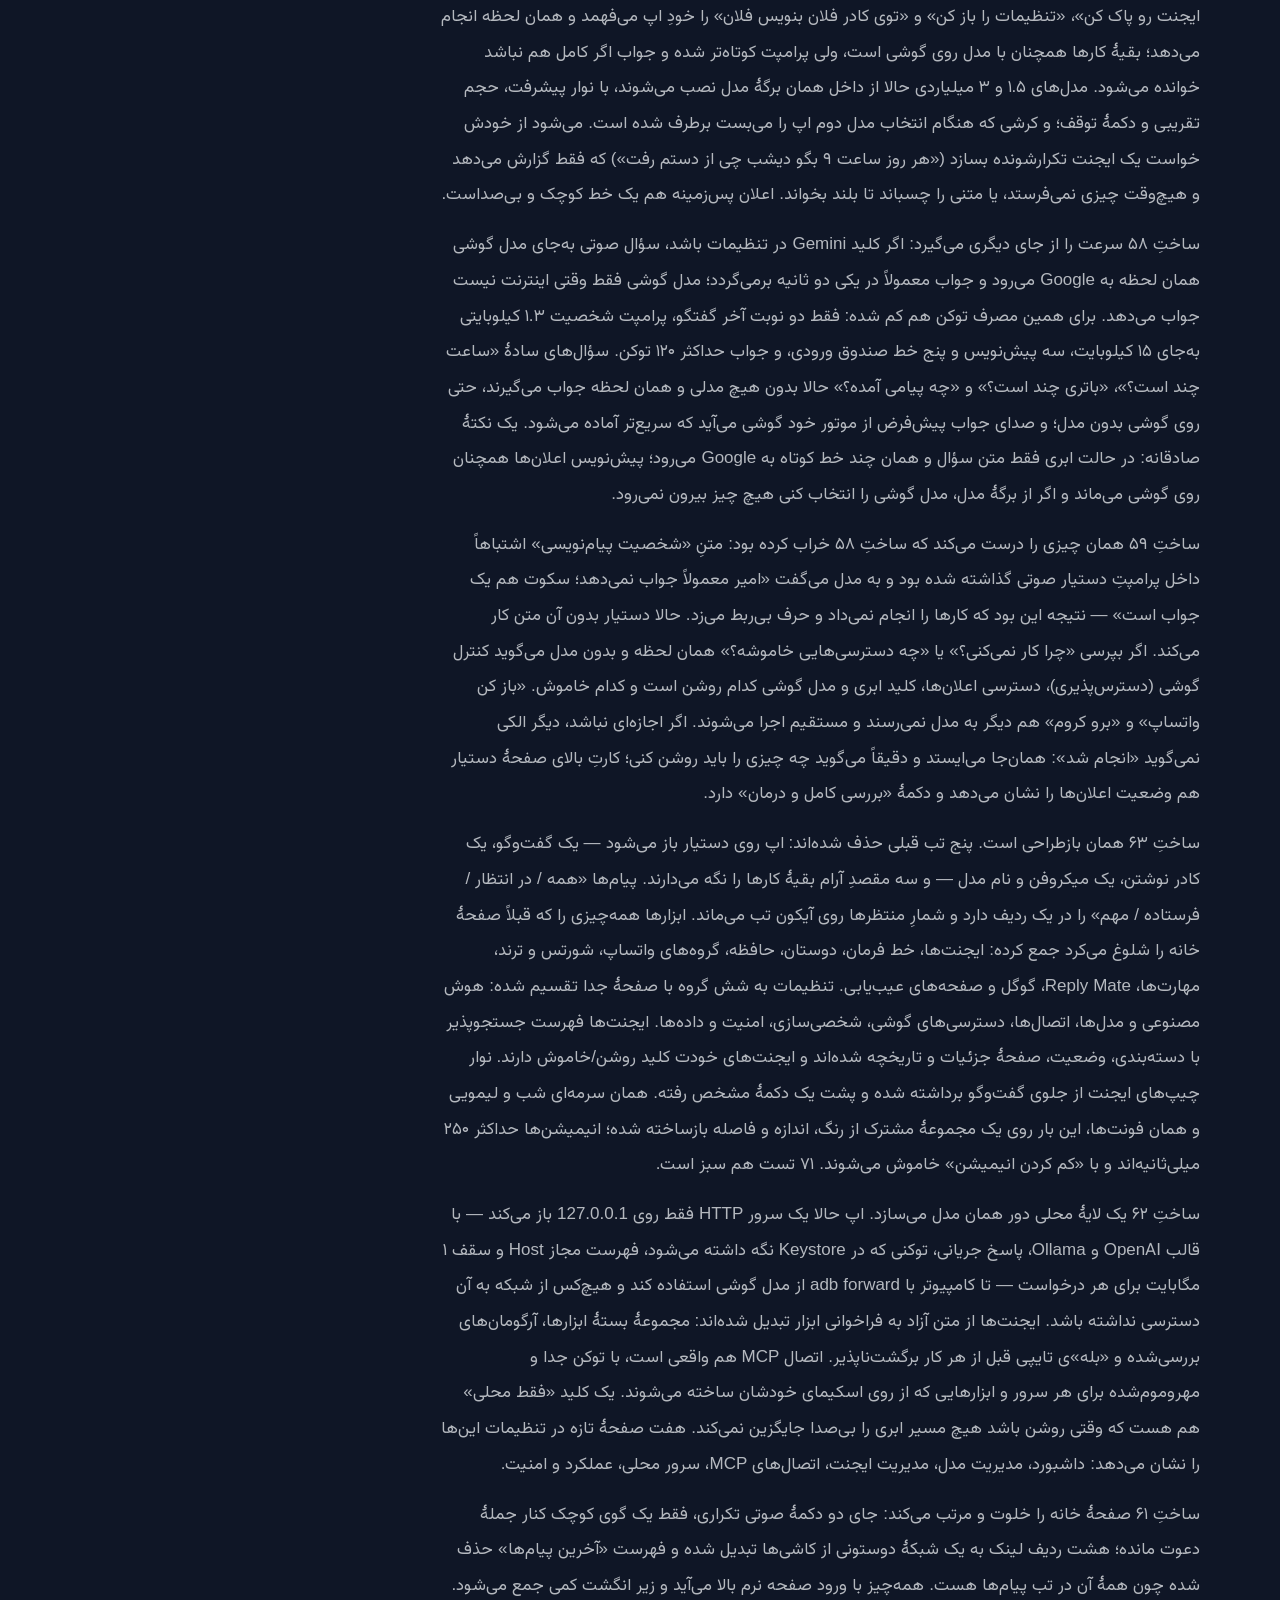
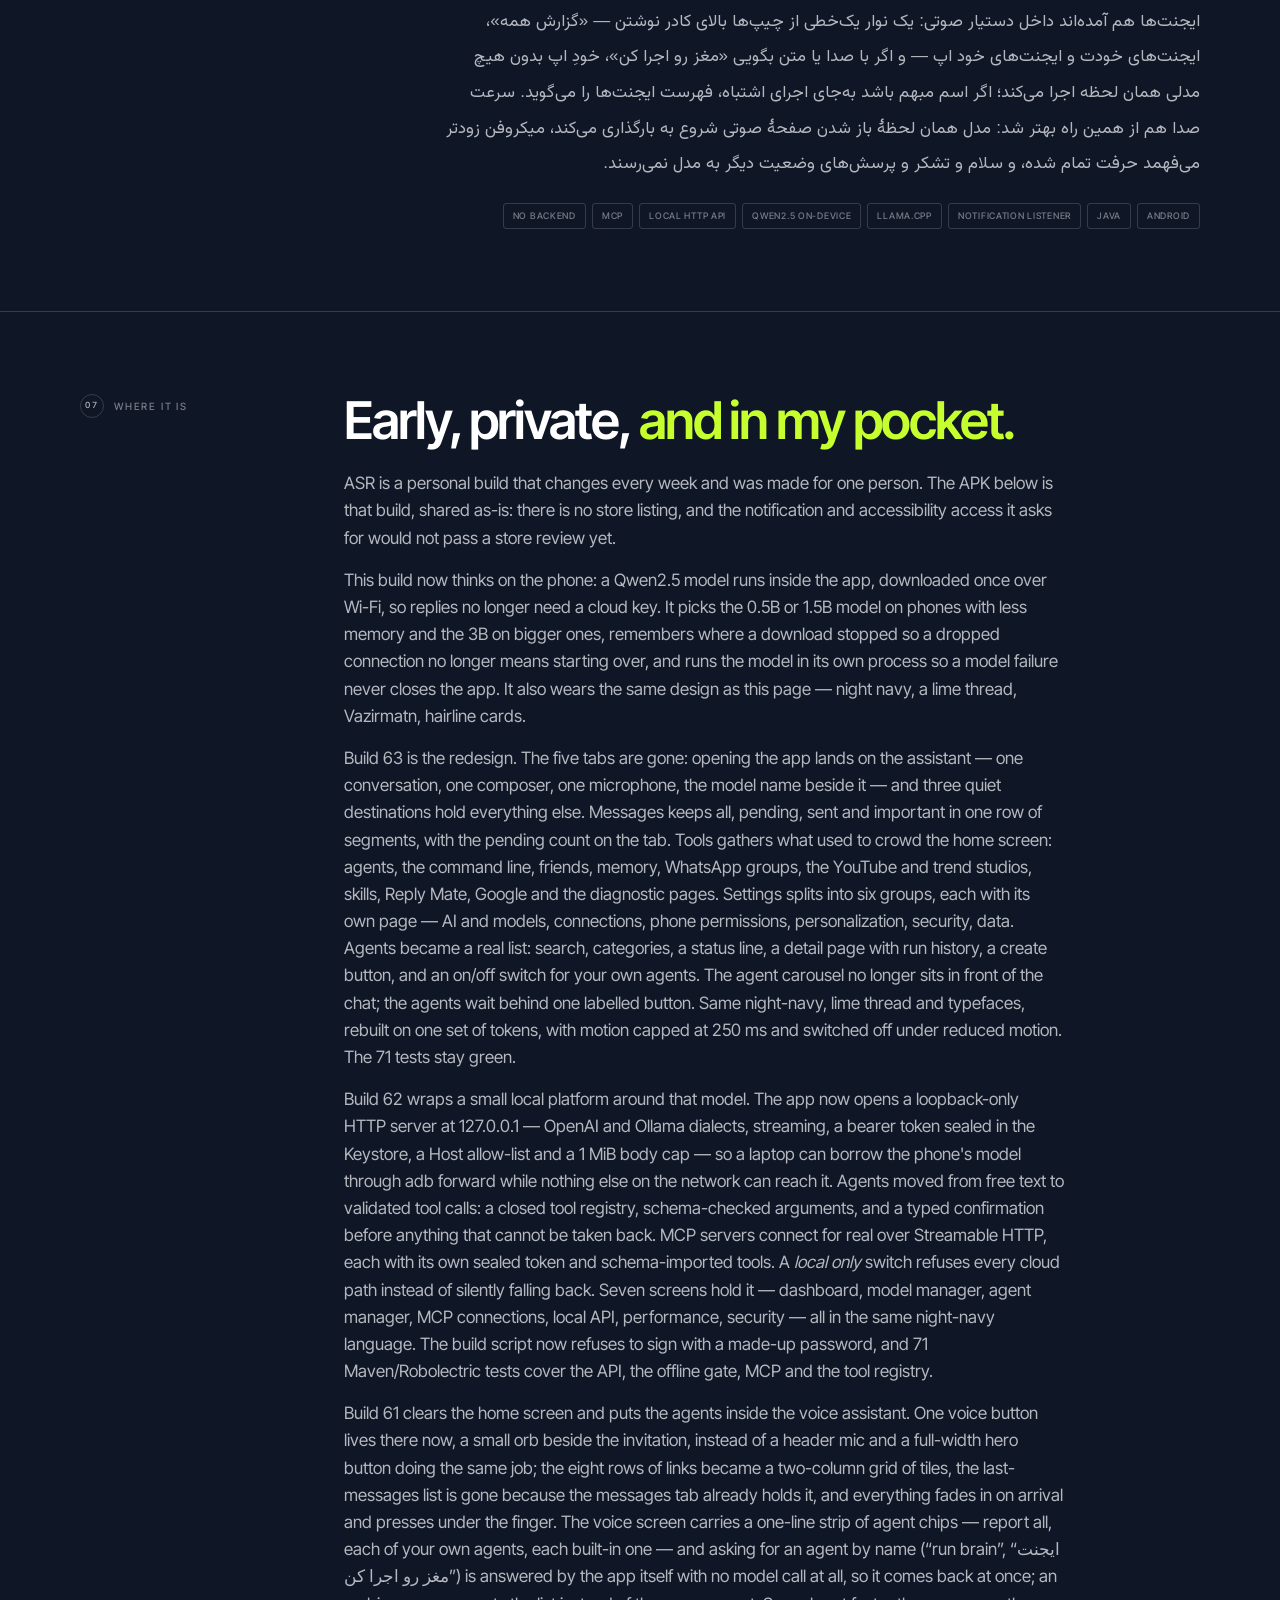
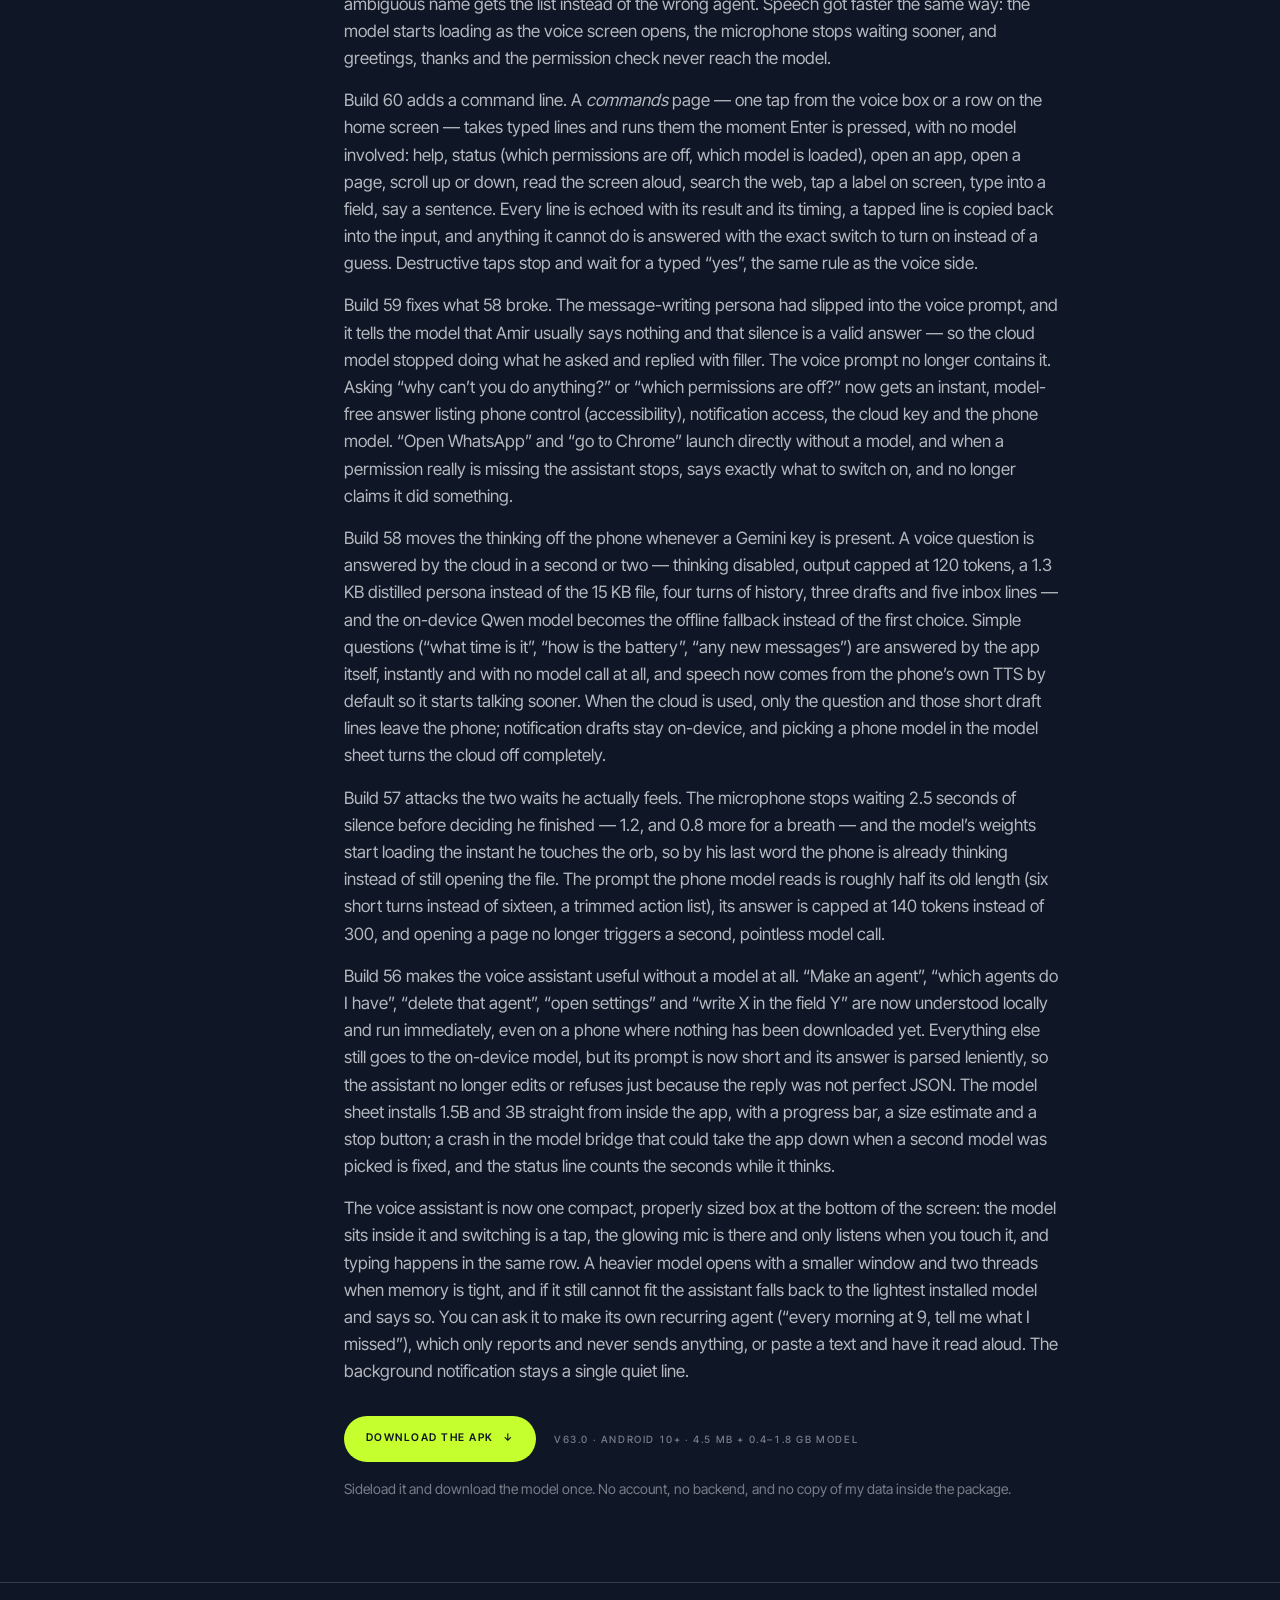
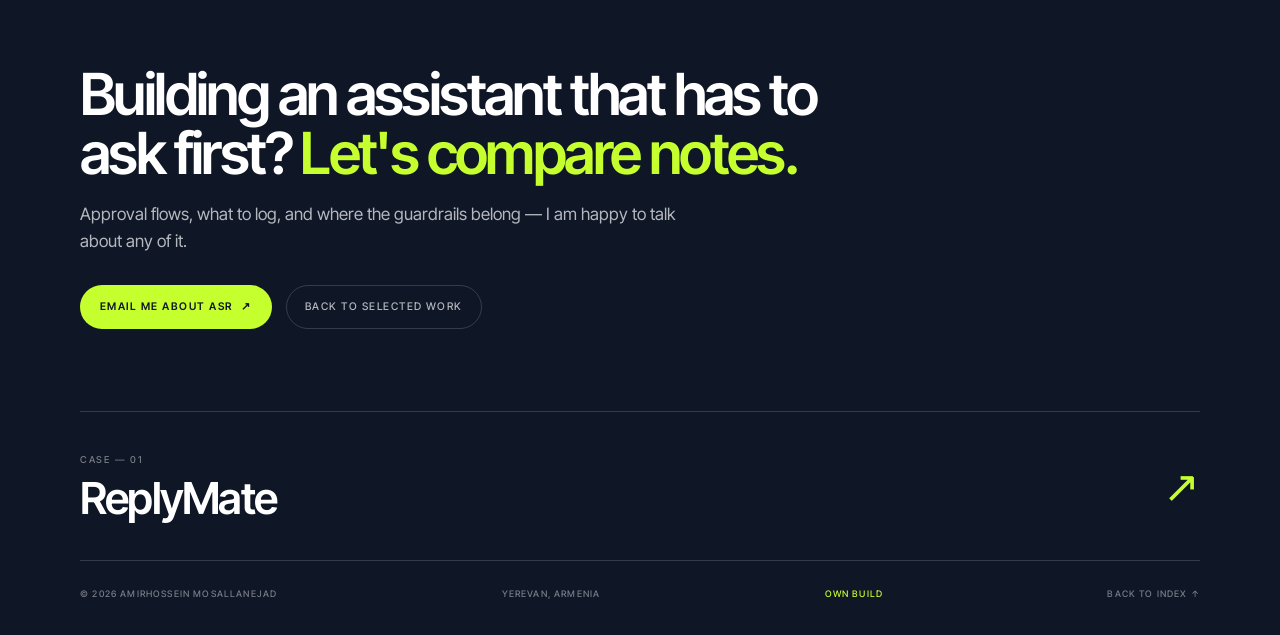
==== commit 00cad9d7: "Publish build 63: the interface redesign Build 63 replaces the five tabs with four destinations (Ass" ====
--- a/asr.html
+++ b/asr.html
@@ -79,7 +79,7 @@
       <nav class="crumbs" aria-label="Breadcrumb">
         <a href="index.html">Index</a><span aria-hidden="true">/</span>
         <a href="index.html#work">Selected work</a><span aria-hidden="true">/</span>
-        <b>Build 62</b>
+        <b>Build 63</b>
       </nav>
       <p class="kicker"><i aria-hidden="true"></i>Early build — pocket assistant</p>
       <h1 id="case-title" class="hero-title">ASR<span class="hero-orb" aria-hidden="true"></span></h1>
@@ -89,7 +89,7 @@
         <li><span>Role</span><b>Design &amp; build</b></li>
         <li><span>Scope</span><b>Personal app</b></li>
         <li><span>Platform</span><b>Android, sideloaded</b></li>
-        <li><span>Status</span><b>Build 62, early</b></li>
+        <li><span>Status</span><b>Build 63, early</b></li>
       </ul>
     </div>
   </section>
@@ -164,7 +164,7 @@
   <section class="band" id="screens" aria-labelledby="screens-title">
     <div class="wrap">
       <p class="label"><span>03</span>On the phone</p>
-      <h2 id="screens-title" class="band-title">Three screens: what it saw, <em>what it wrote, what I approve.</em></h2>
+      <h2 id="screens-title" class="band-title">Three screens: what I asked, <em>what it wrote, what I approve.</em></h2>
 
       <div class="phones">
         <figure class="phone-fig">
@@ -172,41 +172,22 @@
             <div class="phone-screen">
               <div class="p-status"><span>۹:۴۱</span><span class="p-sig">▮▮▮</span></div>
               <div class="p-head"><b>ASR</b><span class="p-mic">◉</span></div>
-              <div class="p-hero">
-                <div class="p-orb"></div>
-                <div class="p-hero-t">روشن و آماده</div>
-                <div class="p-hero-s">من گوش می‌دِم؛ هر کاری داری بگو</div>
+              <div class="p-chat">
+                <p class="p-bubble bot">سلام امیر. سه پیش‌نویس منتظر تأیید است؛ سارا پرسیده بلیط‌ها را گرفتی.</p>
+                <p class="p-bubble user">به سارا بگو فردا می‌فرستم</p>
+                <p class="p-bubble bot">نوشتم: «گرفتم، فردا برات می‌فرستم». بفرستم یا ویرایش کنم؟</p>
               </div>
-              <div class="p-stats">
-                <div><b>۱۴</b><span>پیش‌نویس امروز</span></div>
-                <div><b>۲</b><span>در انتظار تأیید</span></div>
-              </div>
-              <div class="p-list">
-                <div class="p-row"><span>دسترسی به اعلان‌ها</span><i>✓</i></div>
-                <div class="p-row"><span>هوش روی گوشی</span><i>✓</i></div>
-                <div class="p-row"><span>باتری بدون محدودیت</span><i class="warn">•</i></div>
-              </div>
-              <div class="p-sec"><span>ایجنت‌ها</span><b>۷ فعال</b></div>
-              <div class="p-agents">
-                <span>نگهبان</span><span>اینستاگرام</span><span>مغز</span><span>پیک</span><span class="warn">عیب‌یاب</span>
-              </div>
-              <div class="p-last"><span class="av" style="--av:rgba(198,255,46,.18)">ز</span><div><b>آخرین پیش‌نویس</b><p>برای مامان · ری‌اکشن ❤️</p></div></div>
-              <div class="p-sec"><span>امروز</span><b>۱۴ پیش‌نویس</b></div>
-              <div class="p-msgs">
-                <div class="p-msg"><span class="av" style="--av:rgba(255,255,255,.09)">س</span><div><b>سارا</b><p>بلیط‌ها رو گرفتی؟</p></div><i class="badge hold">با خودت</i></div>
-                <div class="p-msg"><span class="av" style="--av:rgba(255,255,255,.13)">ح</span><div><b>حسام</b><p>شیفت فردا چیه؟</p></div><i class="badge">آماده</i></div>
-                <div class="p-msg"><span class="av" style="--av:rgba(198,255,46,.18)">ز</span><div><b>مامان</b><p>ویدیو رو دیدی؟</p></div><i class="badge react">❤️</i></div>
-              </div>
+              <div class="p-compose"><span>هر کاری داری بنویس…</span><span class="p-compose-mic">◉</span></div>
+              <div class="p-model"><span>مدل: روی همین گوشی</span><b>تغییر</b></div>
               <div class="p-tabs">
-                <span class="p-tab on"><svg viewBox="0 0 16 16" fill="none" stroke="currentColor" stroke-width="1.3"><path d="M2.5 7.5 8 3l5.5 4.5V13h-4V9.5h-3V13h-4z"/></svg>خانه</span>
+                <span class="p-tab on"><svg viewBox="0 0 16 16" fill="none" stroke="currentColor" stroke-width="1.3"><path d="M8 2.5 9.3 6.2 13 7.5 9.3 8.8 8 12.5 6.7 8.8 3 7.5 6.7 6.2z"/></svg>دستیار</span>
                 <span class="p-tab"><svg viewBox="0 0 16 16" fill="none" stroke="currentColor" stroke-width="1.3"><path d="M2.5 4h11v7h-3.4L8 13l-2.1-2H2.5z"/></svg>پیام‌ها</span>
-                <span class="p-tab"><svg viewBox="0 0 16 16" fill="none" stroke="currentColor" stroke-width="1.3"><path d="m4 8.2 2.6 2.6L12 5"/></svg>تأیید</span>
-                <span class="p-tab"><svg viewBox="0 0 16 16" fill="none" stroke="currentColor" stroke-width="1.3"><circle cx="8" cy="6" r="2.4"/><path d="M3.5 13c.6-2.2 2.4-3.4 4.5-3.4s3.9 1.2 4.5 3.4"/></svg>دوستان</span>
+                <span class="p-tab"><svg viewBox="0 0 16 16" fill="none" stroke="currentColor" stroke-width="1.3"><path d="M3 3h4v4H3zM9 3h4v4H9zM3 9h4v4H3zM9 9h4v4H9z"/></svg>ابزارها</span>
                 <span class="p-tab"><svg viewBox="0 0 16 16" fill="none" stroke="currentColor" stroke-width="1.3"><path d="M3 5h10M5 8h6M7 11h2"/></svg>تنظیمات</span>
               </div>
             </div>
           </div>
-          <figcaption class="p-caption"><b>Home</b><span class="fa-word">خانه</span></figcaption>
+          <figcaption class="p-caption"><b>Assistant</b><span class="fa-word">دستیار</span></figcaption>
         </figure>
 
         <figure class="phone-fig">
@@ -214,7 +195,7 @@
             <div class="phone-screen">
               <div class="p-status"><span>۹:۴۱</span><span class="p-sig">▮▮▮</span></div>
               <div class="p-head"><b>پیام‌ها</b><span class="p-pill">۴</span></div>
-              <div class="p-chips"><span class="on">همه</span><span>واتساپ</span><span>تلگرام</span><span>اینستاگرام</span></div>
+              <div class="p-chips"><span class="on">همه</span><span>در انتظار</span><span>فرستاده</span><span>مهم</span></div>
               <div class="p-msgs">
                 <div class="p-msg"><span class="av" style="--av:rgba(255,255,255,.09)">س</span><div><b>سارا</b><p>سلام، بلیط‌ها رو گرفتی؟</p></div><i class="badge hold">با خودت</i></div>
                 <div class="p-msg"><span class="av" style="--av:rgba(255,255,255,.13)">ن</span><div><b>حسام</b><p>دمت گرم داداش، شیفت فردا چیه؟</p></div><i class="badge">جواب آماده</i></div>
@@ -226,10 +207,9 @@
               </div>
               <div class="p-last"><span class="av" style="--av:rgba(198,255,46,.22)">گ</span><div><b>گروه‌های واتساپ</b><p>خلاصهٔ امروز آماده است</p></div></div>
               <div class="p-tabs">
-                <span class="p-tab"><svg viewBox="0 0 16 16" fill="none" stroke="currentColor" stroke-width="1.3"><path d="M2.5 7.5 8 3l5.5 4.5V13h-4V9.5h-3V13h-4z"/></svg>خانه</span>
+                <span class="p-tab"><svg viewBox="0 0 16 16" fill="none" stroke="currentColor" stroke-width="1.3"><path d="M8 2.5 9.3 6.2 13 7.5 9.3 8.8 8 12.5 6.7 8.8 3 7.5 6.7 6.2z"/></svg>دستیار</span>
                 <span class="p-tab on"><svg viewBox="0 0 16 16" fill="none" stroke="currentColor" stroke-width="1.3"><path d="M2.5 4h11v7h-3.4L8 13l-2.1-2H2.5z"/></svg>پیام‌ها</span>
-                <span class="p-tab"><svg viewBox="0 0 16 16" fill="none" stroke="currentColor" stroke-width="1.3"><path d="m4 8.2 2.6 2.6L12 5"/></svg>تأیید</span>
-                <span class="p-tab"><svg viewBox="0 0 16 16" fill="none" stroke="currentColor" stroke-width="1.3"><circle cx="8" cy="6" r="2.4"/><path d="M3.5 13c.6-2.2 2.4-3.4 4.5-3.4s3.9 1.2 4.5 3.4"/></svg>دوستان</span>
+                <span class="p-tab"><svg viewBox="0 0 16 16" fill="none" stroke="currentColor" stroke-width="1.3"><path d="M3 3h4v4H3zM9 3h4v4H9zM3 9h4v4H3zM9 9h4v4H9z"/></svg>ابزارها</span>
                 <span class="p-tab"><svg viewBox="0 0 16 16" fill="none" stroke="currentColor" stroke-width="1.3"><path d="M3 5h10M5 8h6M7 11h2"/></svg>تنظیمات</span>
               </div>
             </div>
@@ -258,21 +238,20 @@
                 <div class="p-actions"><span class="p-btn">بفرست</span><span class="p-btn ghost">ویرایش</span></div>
               </div>
               <div class="p-tabs">
-                <span class="p-tab"><svg viewBox="0 0 16 16" fill="none" stroke="currentColor" stroke-width="1.3"><path d="M2.5 7.5 8 3l5.5 4.5V13h-4V9.5h-3V13h-4z"/></svg>خانه</span>
-                <span class="p-tab"><svg viewBox="0 0 16 16" fill="none" stroke="currentColor" stroke-width="1.3"><path d="M2.5 4h11v7h-3.4L8 13l-2.1-2H2.5z"/></svg>پیام‌ها</span>
-                <span class="p-tab on"><svg viewBox="0 0 16 16" fill="none" stroke="currentColor" stroke-width="1.3"><path d="m4 8.2 2.6 2.6L12 5"/></svg>تأیید</span>
-                <span class="p-tab"><svg viewBox="0 0 16 16" fill="none" stroke="currentColor" stroke-width="1.3"><circle cx="8" cy="6" r="2.4"/><path d="M3.5 13c.6-2.2 2.4-3.4 4.5-3.4s3.9 1.2 4.5 3.4"/></svg>دوستان</span>
+                <span class="p-tab"><svg viewBox="0 0 16 16" fill="none" stroke="currentColor" stroke-width="1.3"><path d="M8 2.5 9.3 6.2 13 7.5 9.3 8.8 8 12.5 6.7 8.8 3 7.5 6.7 6.2z"/></svg>دستیار</span>
+                <span class="p-tab on"><svg viewBox="0 0 16 16" fill="none" stroke="currentColor" stroke-width="1.3"><path d="M2.5 4h11v7h-3.4L8 13l-2.1-2H2.5z"/></svg>پیام‌ها</span>
+                <span class="p-tab"><svg viewBox="0 0 16 16" fill="none" stroke="currentColor" stroke-width="1.3"><path d="M3 3h4v4H3zM9 3h4v4H9zM3 9h4v4H3zM9 9h4v4H9z"/></svg>ابزارها</span>
                 <span class="p-tab"><svg viewBox="0 0 16 16" fill="none" stroke="currentColor" stroke-width="1.3"><path d="M3 5h10M5 8h6M7 11h2"/></svg>تنظیمات</span>
               </div>
             </div>
           </div>
-          <figcaption class="p-caption"><b>Approve</b><span class="fa-word">تأیید</span></figcaption>
+          <figcaption class="p-caption"><b>Approvals</b><span class="fa-word">تأیید</span></figcaption>
         </figure>
       </div>
       <div class="phones-nav" role="group" aria-label="Choose a screen">
-        <button type="button" class="on" data-screen="0" aria-label="Show the Home screen">01</button>
+        <button type="button" class="on" data-screen="0" aria-label="Show the Assistant screen">01</button>
         <button type="button" data-screen="1" aria-label="Show the Messages screen">02</button>
-        <button type="button" data-screen="2" aria-label="Show the Approve screen">03</button>
+        <button type="button" data-screen="2" aria-label="Show the Approvals screen">03</button>
         <span class="phones-hint" aria-hidden="true">Swipe →</span>
       </div>
     </div>
@@ -349,10 +328,11 @@
       <div class="fa-prose">
         <p>ASR یک دستیار شخصی اندرویدی است که روی گوشی خودم زندگی می‌کند. اعلان‌های واتساپ، تلگرام و اینستاگرام را می‌خواند، بر اساس لحن و قواعدی که از من یاد گرفته جواب پیش‌نویس می‌کند، و تا وقتی خودم «بفرست» را نزنم هیچ چیزی ارسال نمی‌شود.</p>
         <p>فقط دوست‌هایی که اسمشان در فهرست من است پیش‌نویس می‌گیرند؛ گروه‌ها، غریبه‌ها و لایک و فالو نادیده می‌مانند. جواب را مدل Qwen2.5 روی خود گوشی می‌نویسد و هیچ سروری پیام‌ها را نه می‌بیند نه نگه می‌دارد.</p>
-        <p>نسخهٔ فعلی ساختِ ۶۲ است و همان زبان ظاهری این صفحه را دارد: سرمه‌ای شب، لیمویی، وزیرمتن. همان بیلد از همین صفحه قابل دانلود است؛ نصبش دستی است. بار اول اپ مدل را (بین ۰.۴ تا ۱.۸ گیگ، با وای‌فای) دانلود می‌کند و بعدش بدون اینترنت هم جواب می‌نویسد.</p>
+        <p>نسخهٔ فعلی ساختِ ۶۳ است و همان زبان ظاهری این صفحه را دارد: سرمه‌ای شب، لیمویی، وزیرمتن. همان بیلد از همین صفحه قابل دانلود است؛ نصبش دستی است. بار اول اپ مدل را (بین ۰.۴ تا ۱.۸ گیگ، با وای‌فای) دانلود می‌کند و بعدش بدون اینترنت هم جواب می‌نویسد.</p>
         <p>دستیار صوتی حالا یک کادر جمع‌وجور در پایین صفحه دارد و درست دیده می‌شود: مدل داخل همان کادر است و با یک ضربه عوض می‌شود، گوی همان‌جاست و با زدنش گوش می‌دهد — دیگر خودش بدون اجازه گوش نمی‌دهد — و نوشتن هم داخل همان کادر است. مدل سنگین‌تر اگر رم کافی نباشد با پنجرهٔ کوچک‌تر و دو رشته باز می‌شود، و اگر باز هم جا نشود اپ به سبک‌ترین مدل نصب‌شده برمی‌گردد و همان را می‌گوید. ساختِ ۵۷ همان دو انتظاری را کوتاه می‌کند که واقعاً حس می‌شود: میکروفن دیگر ۲.۵ ثانیه سکوت صبر نمی‌کند تا بفهمد حرف تمام شده (شد ۱.۲ ثانیه و ۰.۸ ثانیه برای نفس گرفتن)، و مدل همان لحظه‌ای که گوی را می‌زنی شروع به باز شدن می‌کند تا تا آخرین کلمه‌ات آماده باشد؛ پرامپتی هم که مدل گوشی می‌خواند تقریباً نصف شده (شش نوبت کوتاه به‌جای شانزده نوبت) و جوابش به ۱۴۰ توکن محدود شده، و باز کردن صفحه دیگر یک بار دیگر از مدل سؤال نمی‌پرسد. ساختِ ۵۶ دستیار صوتی را حتی بدون مدل هم به‌کار می‌اندازد: «ایجنت بساز»، «چه ایجنت‌هایی دارم»، «این ایجنت رو پاک کن»، «تنظیمات را باز کن» و «توی کادر فلان بنویس فلان» را خودِ اپ می‌فهمد و همان لحظه انجام می‌دهد؛ بقیهٔ کارها همچنان با مدل روی گوشی است، ولی پرامپت کوتاه‌تر شده و جواب اگر کامل هم نباشد خوانده می‌شود. مدل‌های ۱.۵ و ۳ میلیاردی حالا از داخل همان برگهٔ مدل نصب می‌شوند، با نوار پیشرفت، حجم تقریبی و دکمهٔ توقف؛ و کرشی که هنگام انتخاب مدل دوم اپ را می‌بست برطرف شده است. می‌شود از خودش خواست یک ایجنت تکرارشونده بسازد («هر روز ساعت ۹ بگو دیشب چی از دستم رفت») که فقط گزارش می‌دهد و هیچ‌وقت چیزی نمی‌فرستد، یا متنی را چسباند تا بلند بخواند. اعلان پس‌زمینه هم یک خط کوچک و بی‌صداست.</p>
         <p>ساختِ ۵۸ سرعت را از جای دیگری می‌گیرد: اگر کلید Gemini در تنظیمات باشد، سؤال صوتی به‌جای مدل گوشی همان لحظه به Google می‌رود و جواب معمولاً در یکی دو ثانیه برمی‌گردد؛ مدل گوشی فقط وقتی اینترنت نیست جواب می‌دهد. برای همین مصرف توکن هم کم شده: فقط دو نوبت آخر گفتگو، پرامپت شخصیت ۱.۳ کیلوبایتی به‌جای ۱۵ کیلوبایت، سه پیش‌نویس و پنج خط صندوق ورودی، و جواب حداکثر ۱۲۰ توکن. سؤال‌های سادهٔ «ساعت چند است؟»، «باتری چند است؟» و «چه پیامی آمده؟» حالا بدون هیچ مدلی و همان لحظه جواب می‌گیرند، حتی روی گوشی بدون مدل؛ و صدای جواب پیش‌فرض از موتور خود گوشی می‌آید که سریع‌تر آماده می‌شود. یک نکتهٔ صادقانه: در حالت ابری فقط متن سؤال و همان چند خط کوتاه به Google می‌رود؛ پیش‌نویس اعلان‌ها همچنان روی گوشی می‌ماند و اگر از برگهٔ مدل، مدل گوشی را انتخاب کنی هیچ چیز بیرون نمی‌رود.</p>
         <p>ساختِ ۵۹ همان چیزی را درست می‌کند که ساختِ ۵۸ خراب کرده بود: متنِ «شخصیت پیام‌نویسی» اشتباهاً داخل پرامپتِ دستیار صوتی گذاشته شده بود و به مدل می‌گفت «امیر معمولاً جواب نمی‌دهد؛ سکوت هم یک جواب است» — نتیجه این بود که کارها را انجام نمی‌داد و حرف بی‌ربط می‌زد. حالا دستیار بدون آن متن کار می‌کند. اگر بپرسی «چرا کار نمی‌کنی؟» یا «چه دسترسی‌هایی خاموشه؟» همان لحظه و بدون مدل می‌گوید کنترل گوشی (دسترس‌پذیری)، دسترسی اعلان‌ها، کلید ابری و مدل گوشی کدام روشن است و کدام خاموش. «باز کن واتساپ» و «برو کروم» هم دیگر به مدل نمی‌رسند و مستقیم اجرا می‌شوند. اگر اجازه‌ای نباشد، دیگر الکی نمی‌گوید «انجام شد»: همان‌جا می‌ایستد و دقیقاً می‌گوید چه چیزی را باید روشن کنی؛ کارتِ بالای صفحهٔ دستیار هم وضعیت اعلان‌ها را نشان می‌دهد و دکمهٔ «بررسی کامل و درمان» دارد.</p>
+        <p>ساختِ ۶۳ همان بازطراحی است. پنج تب قبلی حذف شده‌اند: اپ روی دستیار باز می‌شود — یک گفت‌وگو، یک کادر نوشتن، یک میکروفن و نام مدل — و سه مقصدِ آرام بقیهٔ کارها را نگه می‌دارند. پیام‌ها «همه / در انتظار / فرستاده / مهم» را در یک ردیف دارد و شمارِ منتظرها روی آیکون تب می‌ماند. ابزارها همه‌چیزی را که قبلاً صفحهٔ خانه را شلوغ می‌کرد جمع کرده: ایجنت‌ها، خط فرمان، دوستان، حافظه، گروه‌های واتساپ، شورتس و ترند، مهارت‌ها، Reply Mate، گوگل و صفحه‌های عیب‌یابی. تنظیمات به شش گروه با صفحهٔ جدا تقسیم شده: هوش مصنوعی و مدل‌ها، اتصال‌ها، دسترسی‌های گوشی، شخصی‌سازی، امنیت و داده‌ها. ایجنت‌ها فهرست جستجوپذیر با دسته‌بندی، وضعیت، صفحهٔ جزئیات و تاریخچه شده‌اند و ایجنت‌های خودت کلید روشن/خاموش دارند. نوار چیپ‌های ایجنت از جلوی گفت‌وگو برداشته شده و پشت یک دکمهٔ مشخص رفته. همان سرمه‌ای شب و لیمویی و همان فونت‌ها، این بار روی یک مجموعهٔ مشترک از رنگ، اندازه و فاصله بازساخته شده؛ انیمیشن‌ها حداکثر ۲۵۰ میلی‌ثانیه‌اند و با «کم کردن انیمیشن» خاموش می‌شوند. ۷۱ تست هم سبز است.</p>
         <p>ساختِ ۶۲ یک لایهٔ محلی دور همان مدل می‌سازد. اپ حالا یک سرور HTTP فقط روی 127.0.0.1 باز می‌کند — با قالب OpenAI و Ollama، پاسخ جریانی، توکنی که در Keystore نگه داشته می‌شود، فهرست مجاز Host و سقف ۱ مگابایت برای هر درخواست — تا کامپیوتر با adb forward از مدل گوشی استفاده کند و هیچ‌کس از شبکه به آن دسترسی نداشته باشد. ایجنت‌ها از متن آزاد به فراخوانی ابزار تبدیل شده‌اند: مجموعهٔ بستهٔ ابزارها، آرگومان‌های بررسی‌شده و «بله»ی تایپی قبل از هر کار برگشت‌ناپذیر. اتصال MCP هم واقعی است، با توکن جدا و مهروموم‌شده برای هر سرور و ابزارهایی که از روی اسکیمای خودشان ساخته می‌شوند. یک کلید «فقط محلی» هم هست که وقتی روشن باشد هیچ مسیر ابری را بی‌صدا جایگزین نمی‌کند. هفت صفحهٔ تازه در تنظیمات این‌ها را نشان می‌دهد: داشبورد، مدیریت مدل، مدیریت ایجنت، اتصال‌های MCP، سرور محلی، عملکرد و امنیت.</p>
         <p>ساختِ ۶۱ صفحهٔ خانه را خلوت و مرتب می‌کند: جای دو دکمهٔ صوتی تکراری، فقط یک گوی کوچک کنار جملهٔ دعوت مانده؛ هشت ردیف لینک به یک شبکهٔ دوستونی از کاشی‌ها تبدیل شده و فهرست «آخرین پیام‌ها» حذف شده چون همهٔ آن در تب پیام‌ها هست. همه‌چیز با ورود صفحه نرم بالا می‌آید و زیر انگشت کمی جمع می‌شود. ایجنت‌ها هم آمده‌اند داخل دستیار صوتی: یک نوار یک‌خطی از چیپ‌ها بالای کادر نوشتن — «گزارش همه»، ایجنت‌های خودت و ایجنت‌های خود اپ — و اگر با صدا یا متن بگویی «مغز رو اجرا کن»، خودِ اپ بدون هیچ مدلی همان لحظه اجرا می‌کند؛ اگر اسم مبهم باشد به‌جای اجرای اشتباه، فهرست ایجنت‌ها را می‌گوید. سرعت صدا هم از همین راه بهتر شد: مدل همان لحظهٔ باز شدن صفحهٔ صوتی شروع به بارگذاری می‌کند، میکروفن زودتر می‌فهمد حرفت تمام شده، و سلام و تشکر و پرسش‌های وضعیت دیگر به مدل نمی‌رسند.</p>
       </div>
@@ -370,6 +350,7 @@
         <div class="prose">
           <p>ASR is a personal build that changes every week and was made for one person. The APK below is that build, shared as-is: there is no store listing, and the notification and accessibility access it asks for would not pass a store review yet.</p>
           <p>This build now thinks on the phone: a Qwen2.5 model runs inside the app, downloaded once over Wi-Fi, so replies no longer need a cloud key. It picks the 0.5B or 1.5B model on phones with less memory and the 3B on bigger ones, remembers where a download stopped so a dropped connection no longer means starting over, and runs the model in its own process so a model failure never closes the app. It also wears the same design as this page — night navy, a lime thread, Vazirmatn, hairline cards.</p>
+          <p>Build 63 is the redesign. The five tabs are gone: opening the app lands on the assistant — one conversation, one composer, one microphone, the model name beside it — and three quiet destinations hold everything else. Messages keeps all, pending, sent and important in one row of segments, with the pending count on the tab. Tools gathers what used to crowd the home screen: agents, the command line, friends, memory, WhatsApp groups, the YouTube and trend studios, skills, Reply Mate, Google and the diagnostic pages. Settings splits into six groups, each with its own page — AI and models, connections, phone permissions, personalization, security, data. Agents became a real list: search, categories, a status line, a detail page with run history, a create button, and an on/off switch for your own agents. The agent carousel no longer sits in front of the chat; the agents wait behind one labelled button. Same night-navy, lime thread and typefaces, rebuilt on one set of tokens, with motion capped at 250 ms and switched off under reduced motion. The 71 tests stay green.</p>
           <p>Build 62 wraps a small local platform around that model. The app now opens a loopback-only HTTP server at 127.0.0.1 — OpenAI and Ollama dialects, streaming, a bearer token sealed in the Keystore, a Host allow-list and a 1 MiB body cap — so a laptop can borrow the phone's model through adb forward while nothing else on the network can reach it. Agents moved from free text to validated tool calls: a closed tool registry, schema-checked arguments, and a typed confirmation before anything that cannot be taken back. MCP servers connect for real over Streamable HTTP, each with its own sealed token and schema-imported tools. A <em>local only</em> switch refuses every cloud path instead of silently falling back. Seven screens hold it — dashboard, model manager, agent manager, MCP connections, local API, performance, security — all in the same night-navy language. The build script now refuses to sign with a made-up password, and 71 Maven/Robolectric tests cover the API, the offline gate, MCP and the tool registry.</p>
           <p>Build 61 clears the home screen and puts the agents inside the voice assistant. One voice button lives there now, a small orb beside the invitation, instead of a header mic and a full-width hero button doing the same job; the eight rows of links became a two-column grid of tiles, the last-messages list is gone because the messages tab already holds it, and everything fades in on arrival and presses under the finger. The voice screen carries a one-line strip of agent chips — report all, each of your own agents, each built-in one — and asking for an agent by name (“run brain”, “ایجنت مغز رو اجرا کن”) is answered by the app itself with no model call at all, so it comes back at once; an ambiguous name gets the list instead of the wrong agent. Speech got faster the same way: the model starts loading as the voice screen opens, the microphone stops waiting sooner, and greetings, thanks and the permission check never reach the model.</p>
           <p>Build 60 adds a command line. A <em>commands</em> page — one tap from the voice box or a row on the home screen — takes typed lines and runs them the moment Enter is pressed, with no model involved: help, status (which permissions are off, which model is loaded), open an app, open a page, scroll up or down, read the screen aloud, search the web, tap a label on screen, type into a field, say a sentence. Every line is echoed with its result and its timing, a tapped line is copied back into the input, and anything it cannot do is answered with the exact switch to turn on instead of a guess. Destructive taps stop and wait for a typed “yes”, the same rule as the voice side.</p>
@@ -379,8 +360,8 @@
           <p>Build 56 makes the voice assistant useful without a model at all. “Make an agent”, “which agents do I have”, “delete that agent”, “open settings” and “write X in the field Y” are now understood locally and run immediately, even on a phone where nothing has been downloaded yet. Everything else still goes to the on-device model, but its prompt is now short and its answer is parsed leniently, so the assistant no longer edits or refuses just because the reply was not perfect JSON. The model sheet installs 1.5B and 3B straight from inside the app, with a progress bar, a size estimate and a stop button; a crash in the model bridge that could take the app down when a second model was picked is fixed, and the status line counts the seconds while it thinks.</p>
           <p>The voice assistant is now one compact, properly sized box at the bottom of the screen: the model sits inside it and switching is a tap, the glowing mic is there and only listens when you touch it, and typing happens in the same row. A heavier model opens with a smaller window and two threads when memory is tight, and if it still cannot fit the assistant falls back to the lightest installed model and says so. You can ask it to make its own recurring agent (“every morning at 9, tell me what I missed”), which only reports and never sends anything, or paste a text and have it read aloud. The background notification stays a single quiet line.</p>
           <div class="dl">
-            <a class="btn" href="downloads/ASR-62.apk" download="ASR-62.apk">Download the APK <span aria-hidden="true">↓</span></a>
-            <span class="dl-meta">v62.0 · Android 10+ · 4.6 MB + 0.4–1.8 GB model</span>
+            <a class="btn" href="downloads/ASR-63.apk" download="ASR-63.apk">Download the APK <span aria-hidden="true">↓</span></a>
+            <span class="dl-meta">v63.0 · Android 10+ · 4.5 MB + 0.4–1.8 GB model</span>
           </div>
           <p class="muted-note">Sideload it and download the model once. No account, no backend, and no copy of my data inside the package.</p>
         </div>
--- a/asr.css
+++ b/asr.css
@@ -321,6 +321,14 @@
 .p-btn.ghost{border:1px solid var(--line);background:transparent;color:var(--ink-72)}
 .p-skip{display:block;margin-top:6px;color:var(--ink-46);font-size:7px;text-align:center}
 .p-note{margin-top:8px;color:var(--ink-46);font-size:6.5px;line-height:1.8}
+.p-chat{display:flex;flex-direction:column;gap:6px;margin:12px 0 8px}
+.p-chat .p-bubble{align-self:flex-end;max-width:94%;border-radius:12px 12px 4px 12px}
+.p-chat .p-bubble.bot{align-self:flex-start;border-color:var(--line);background:rgba(255,255,255,.04);border-radius:12px 12px 12px 4px}
+.p-compose{display:flex;align-items:center;gap:6px;margin-top:auto;padding:5px 5px 5px 10px;border:1px solid var(--line);border-radius:99px;background:rgba(255,255,255,.03)}
+.p-compose span:first-child{flex:1;color:var(--ink-46);font-size:8px}
+.p-compose-mic{display:grid;place-items:center;width:22px;height:22px;border-radius:50%;border:1px solid rgba(198,255,46,.4);background:rgba(198,255,46,.14);color:var(--lime);font-size:9px}
+.p-model{display:flex;align-items:center;justify-content:space-between;padding:7px 3px 0;color:var(--ink-46);font-size:7px}
+.p-model b{font-weight:500;color:var(--lime)}
 .p-tabs{
   display:flex;align-items:center;justify-content:space-between;
   margin-top:auto;
@@ -328,7 +336,7 @@
   color:var(--ink-46);
   font-size:6px;
 }
-.p-tab{display:flex;flex-direction:column;align-items:center;gap:3px;width:20%}
+.p-tab{display:flex;flex-direction:column;align-items:center;gap:3px;width:25%}
 .p-tab svg{width:14px;height:14px}
 .p-tab.on{color:var(--lime)}
 .p-caption{
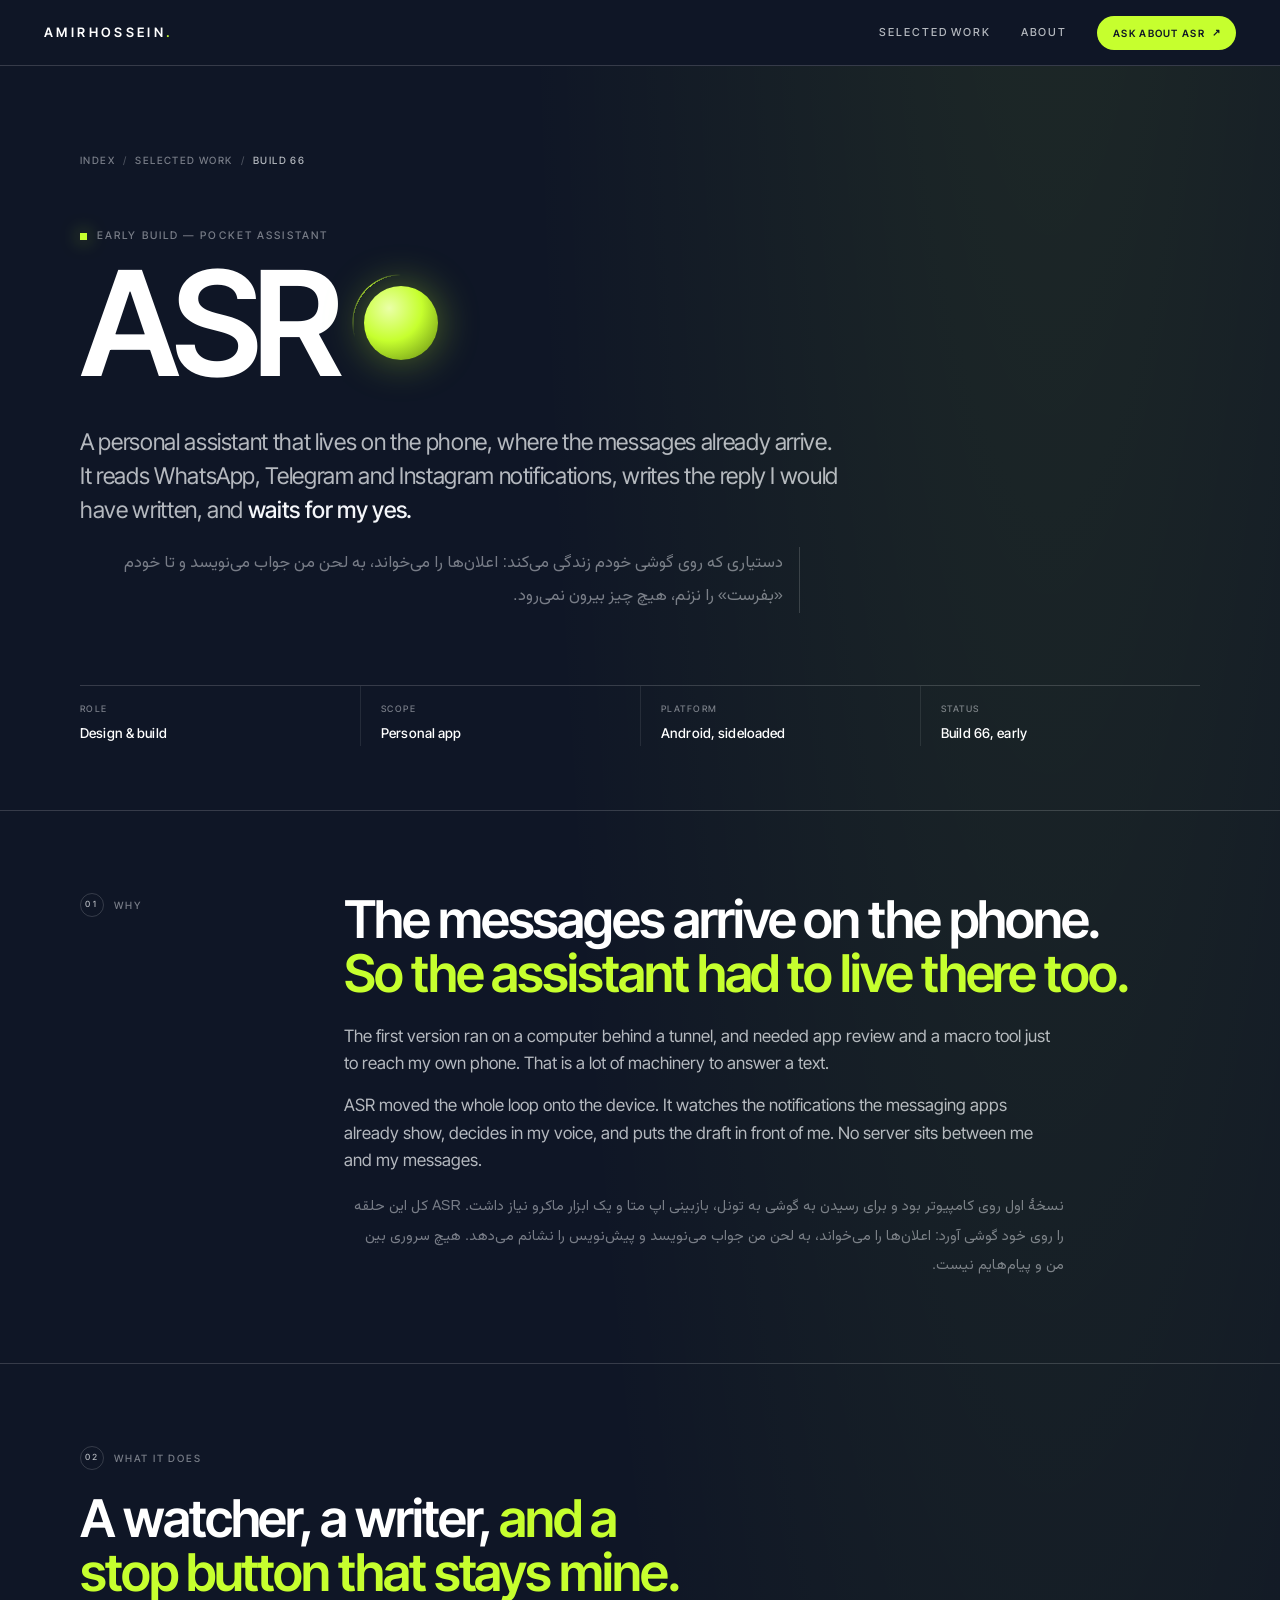
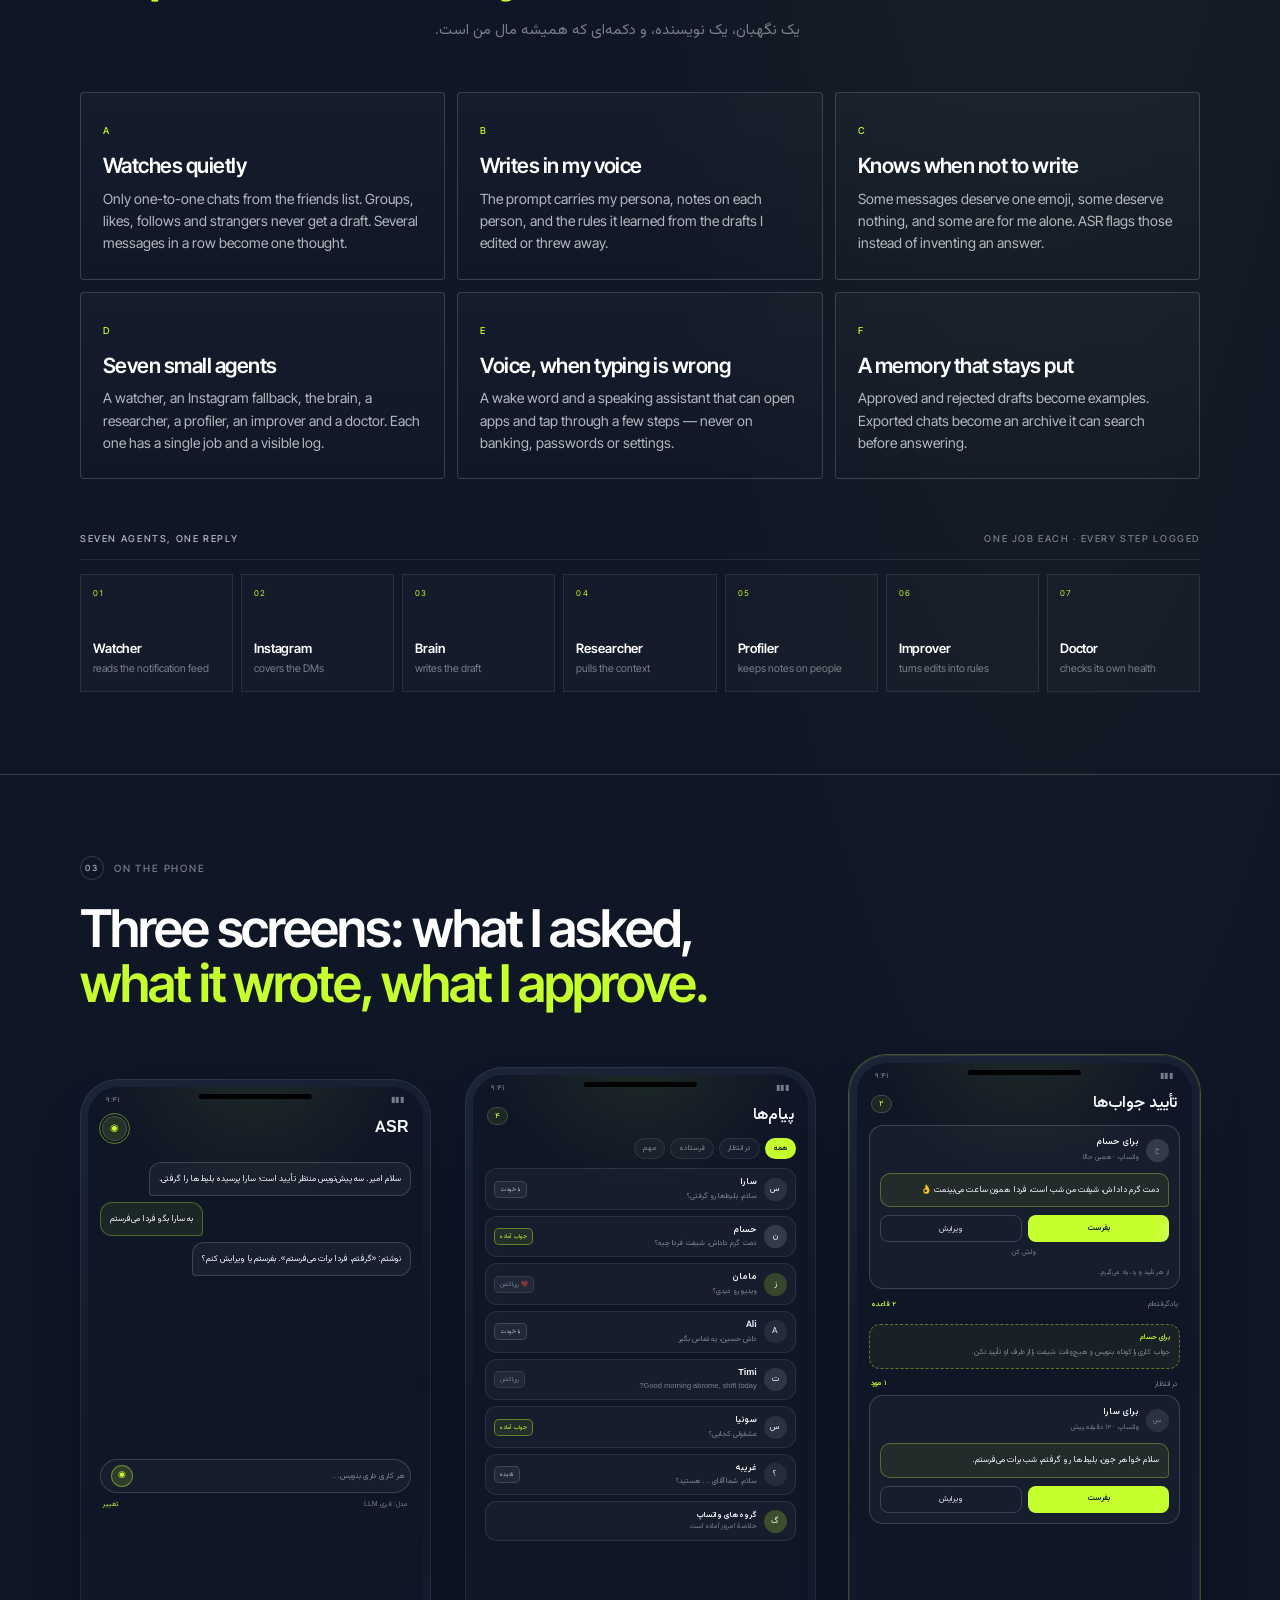
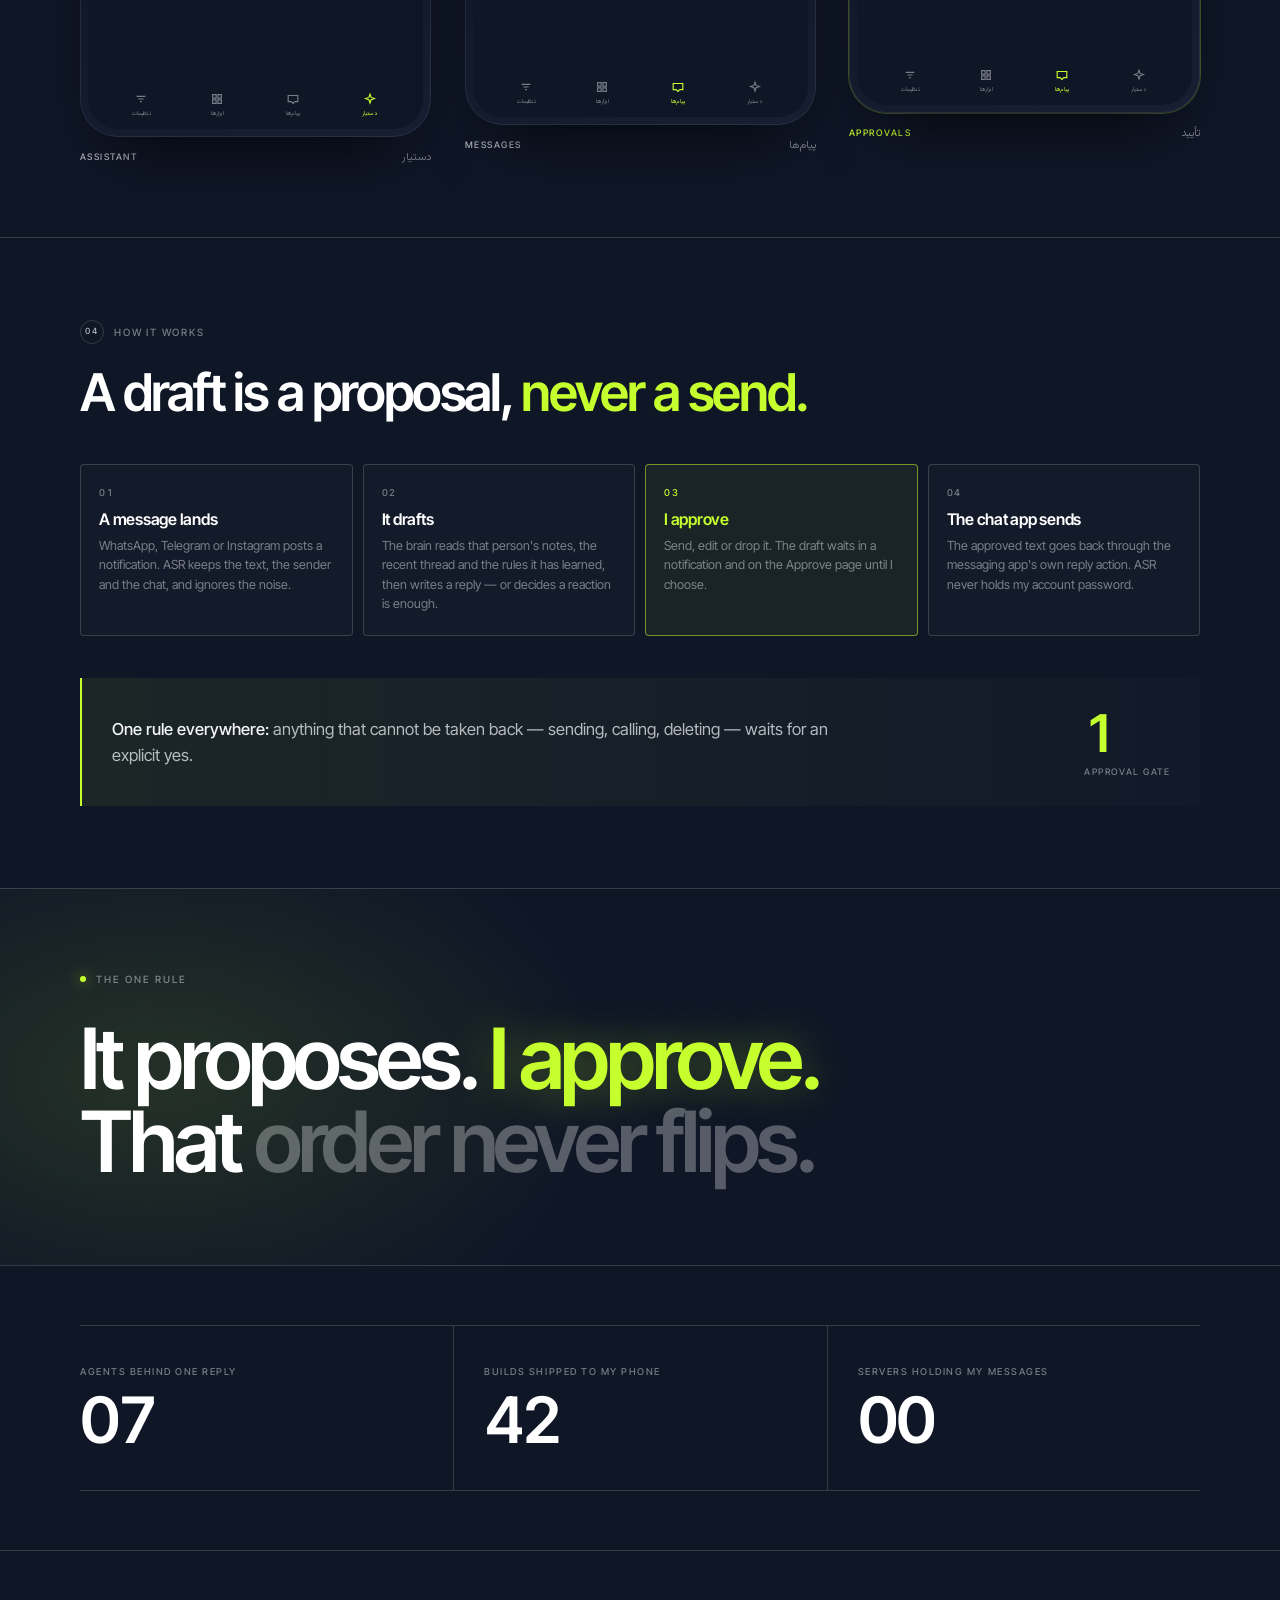
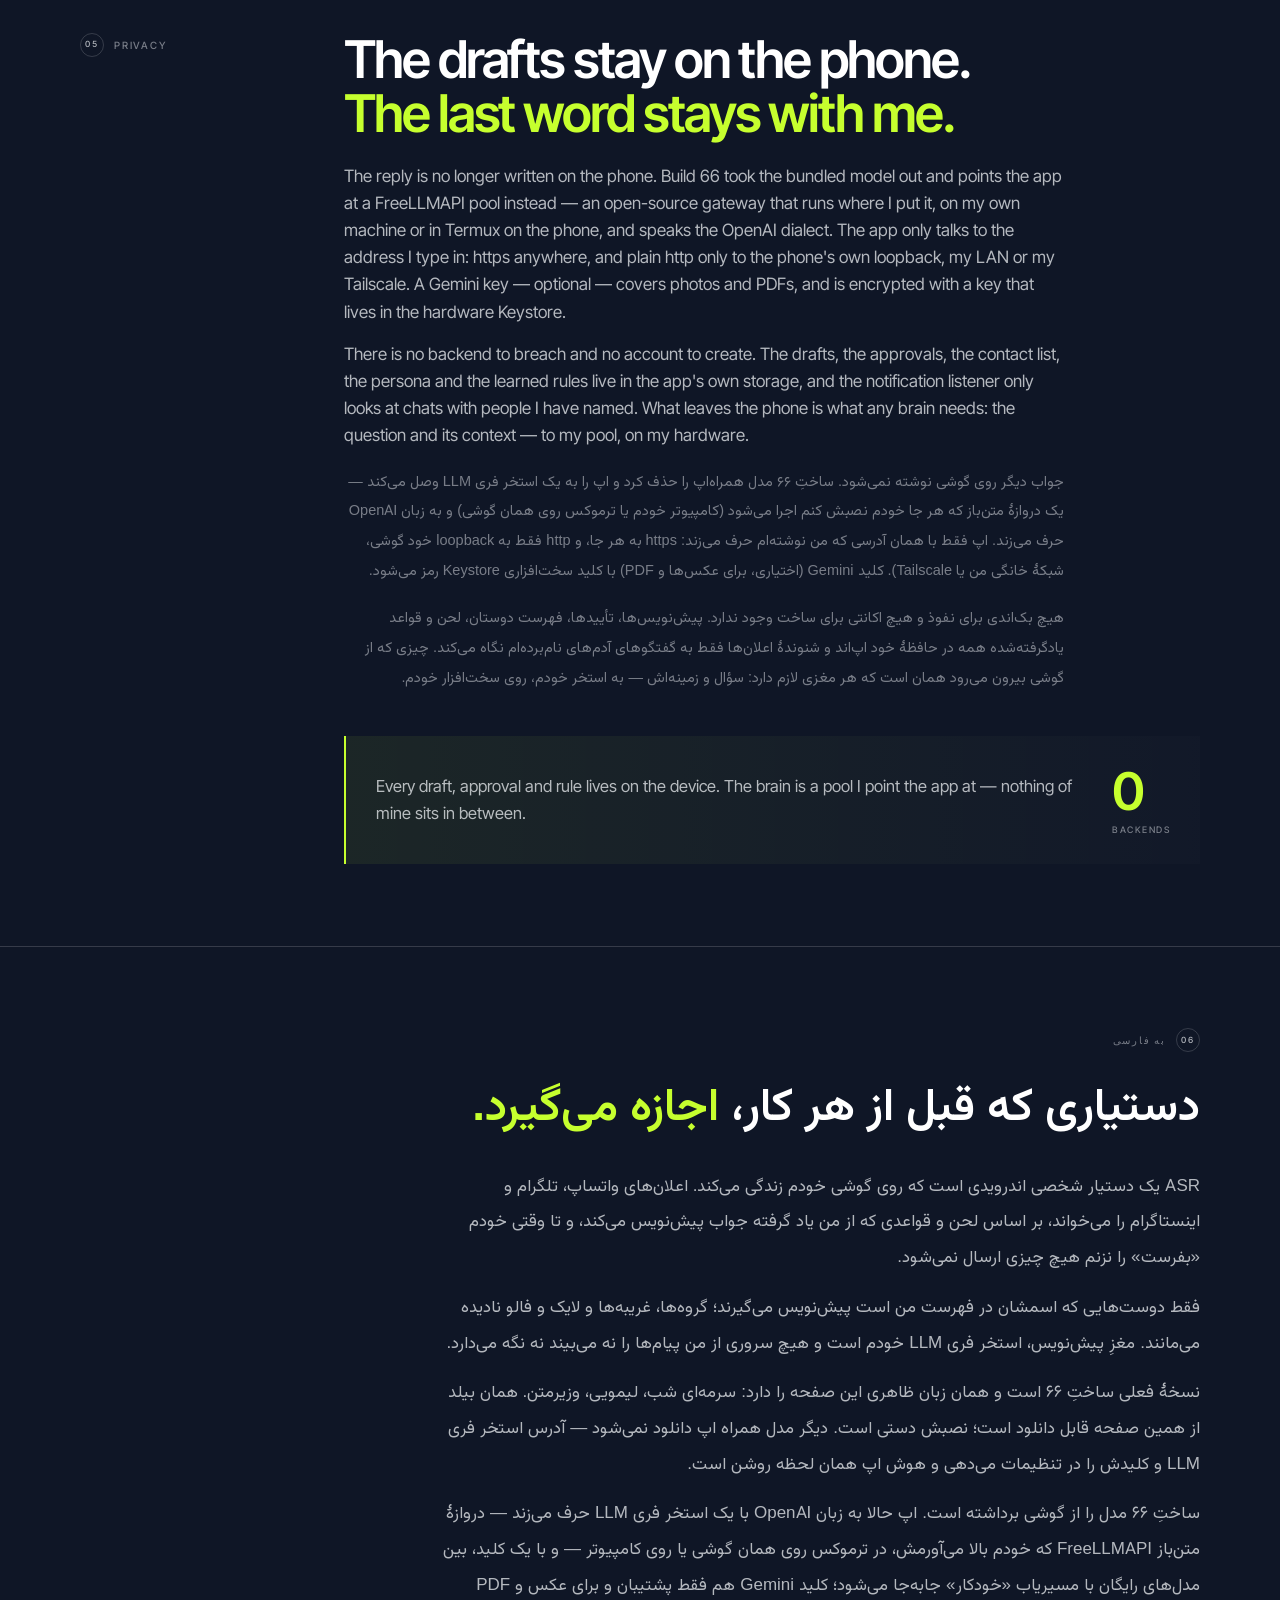
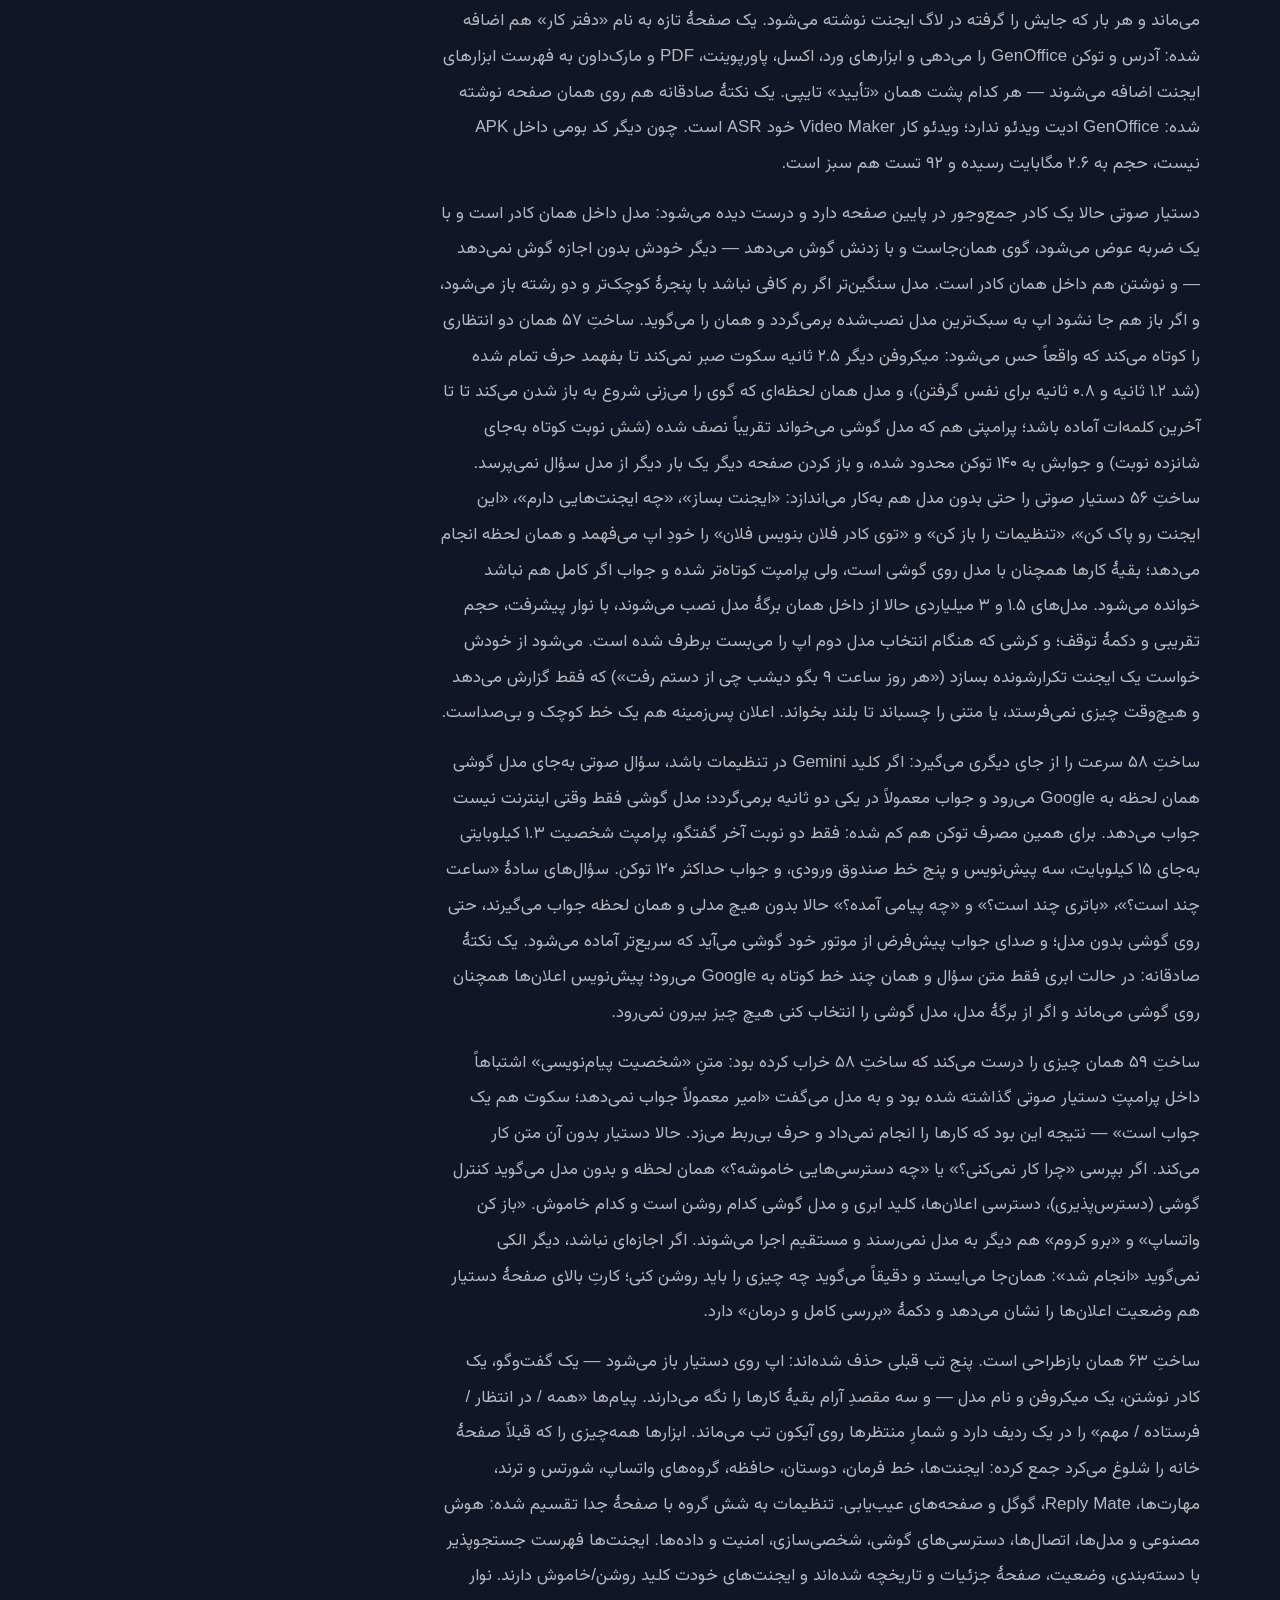
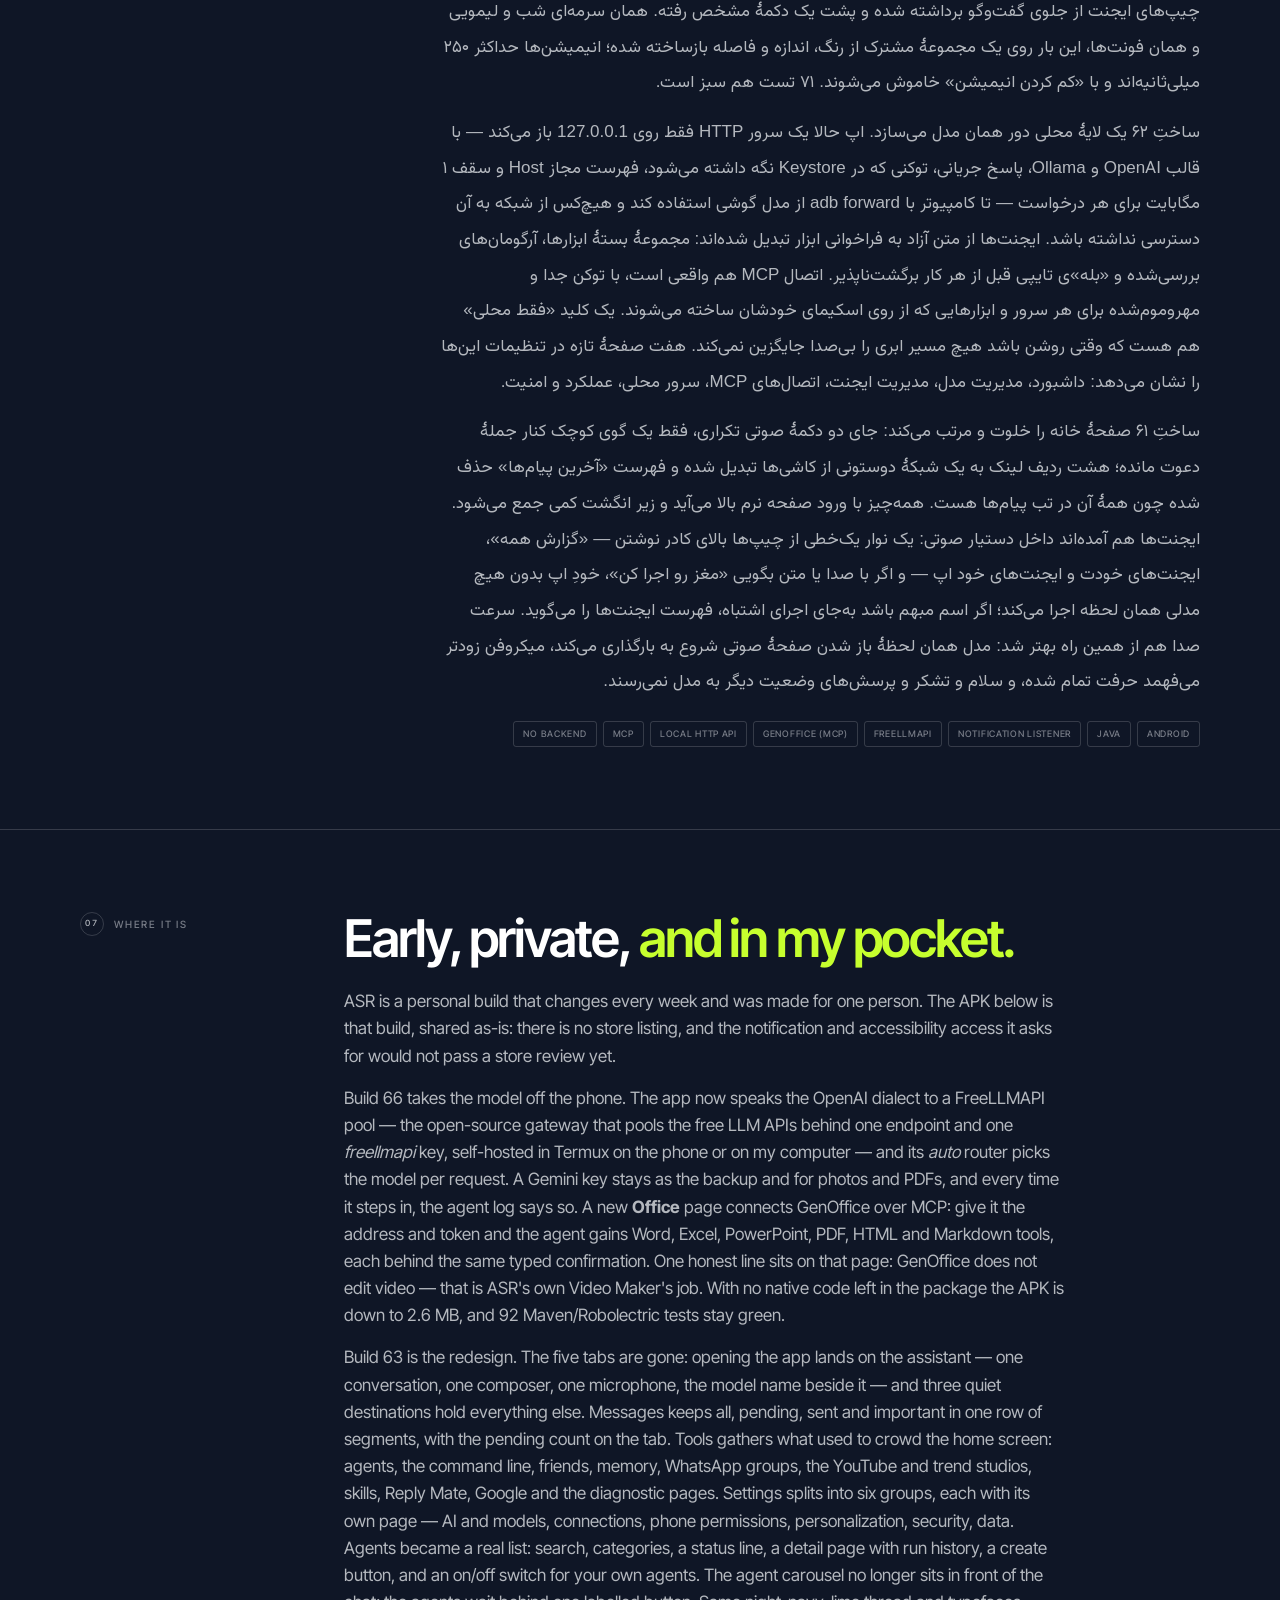
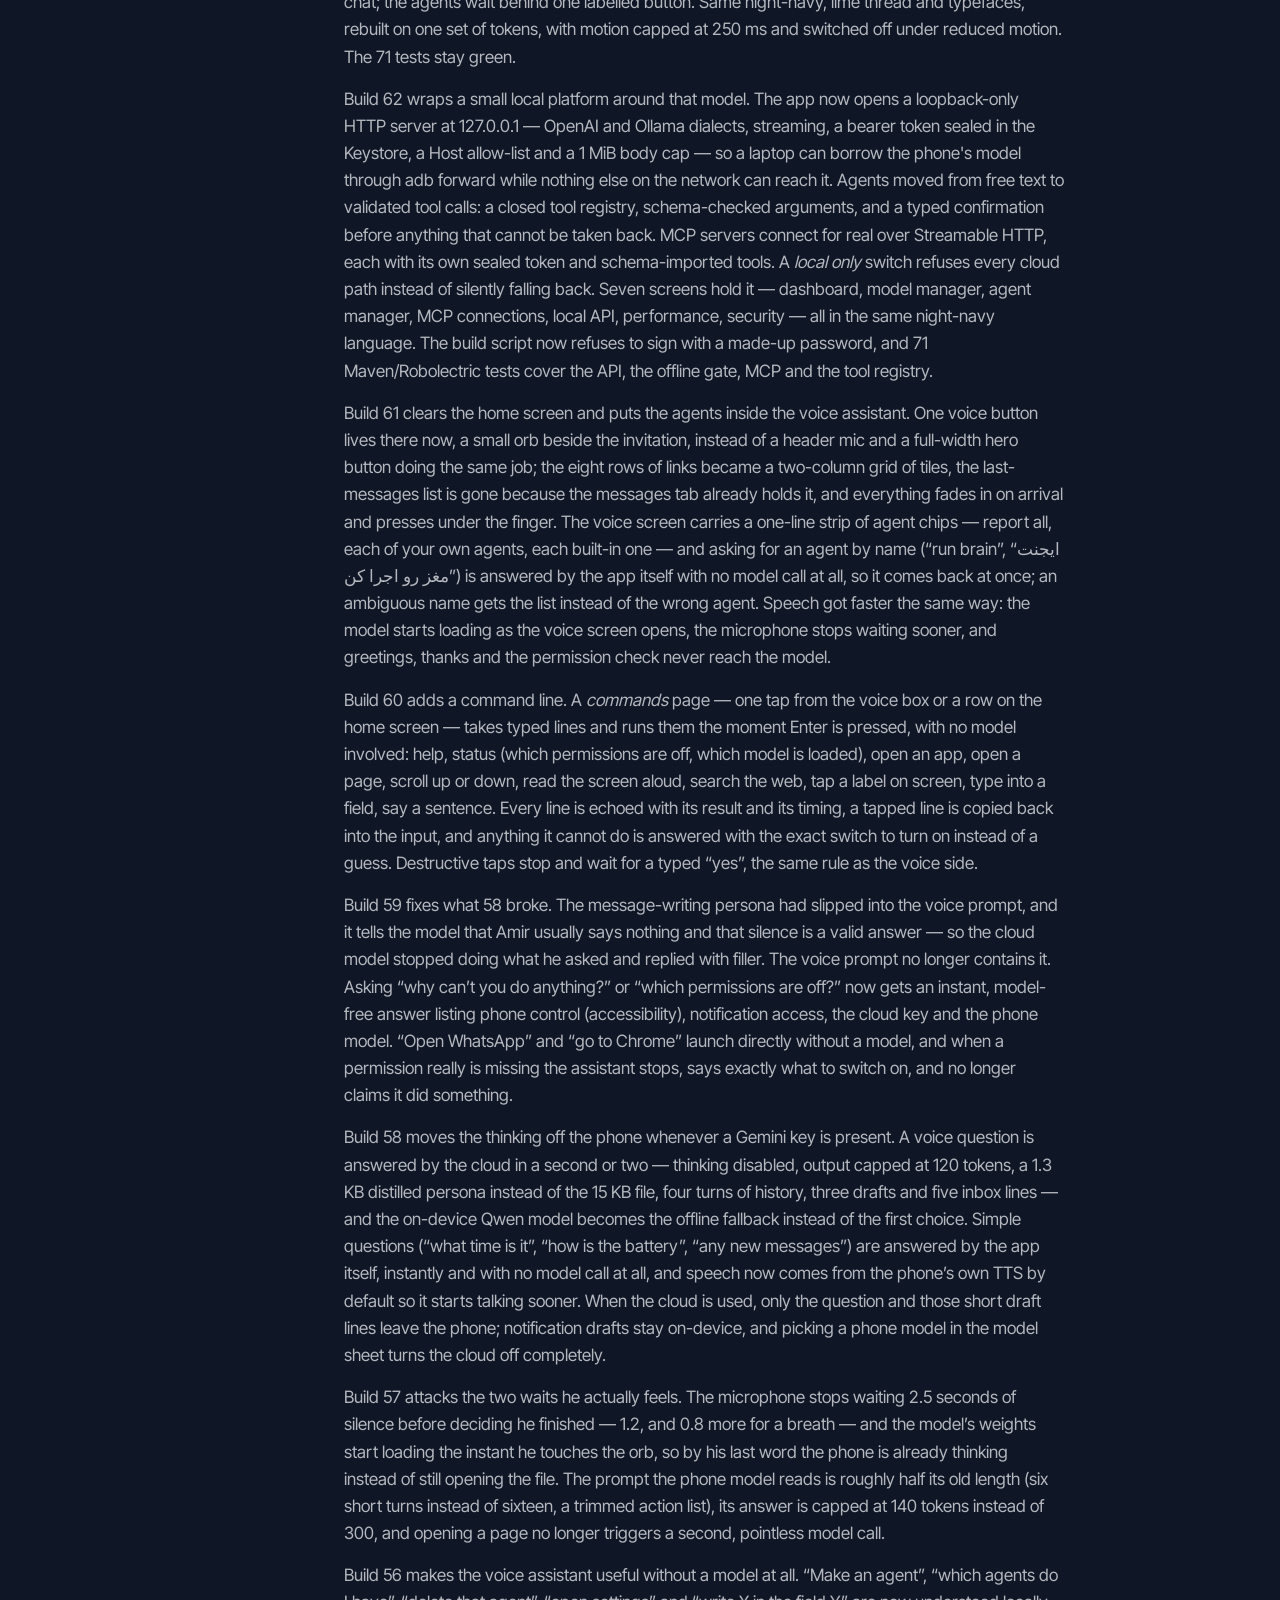
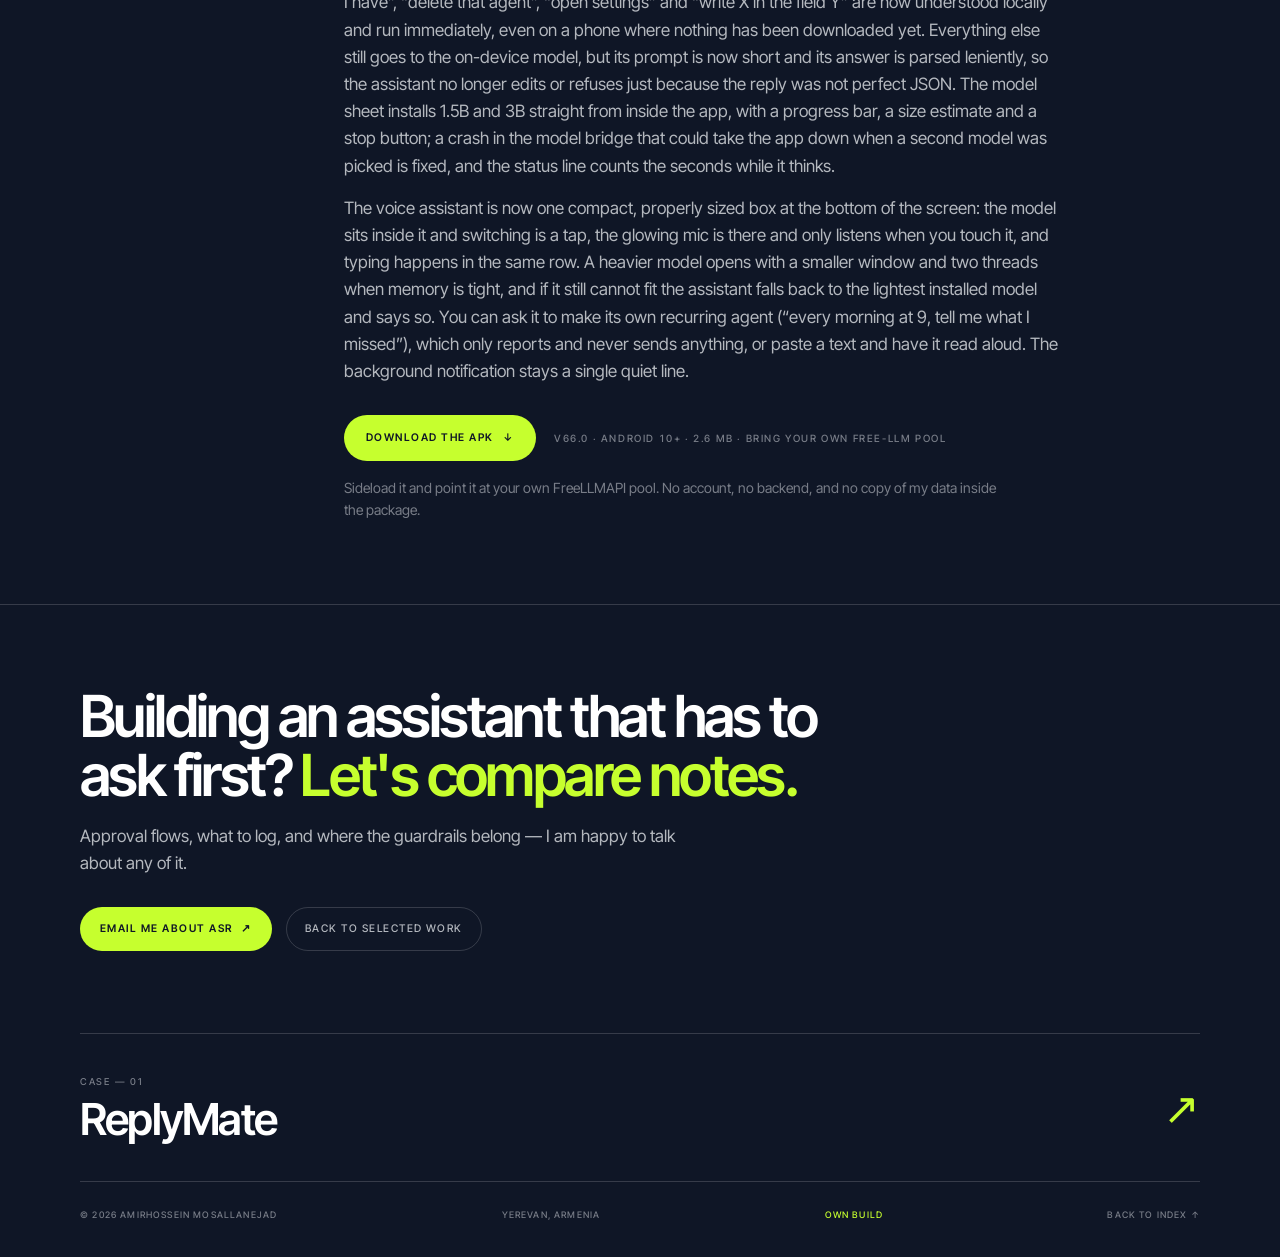
==== commit 27cff7f3: "Publish build 66: free LLM pool and GenOffice office tools" ====
--- a/asr.html
+++ b/asr.html
@@ -79,7 +79,7 @@
       <nav class="crumbs" aria-label="Breadcrumb">
         <a href="index.html">Index</a><span aria-hidden="true">/</span>
         <a href="index.html#work">Selected work</a><span aria-hidden="true">/</span>
-        <b>Build 63</b>
+        <b>Build 66</b>
       </nav>
       <p class="kicker"><i aria-hidden="true"></i>Early build — pocket assistant</p>
       <h1 id="case-title" class="hero-title">ASR<span class="hero-orb" aria-hidden="true"></span></h1>
@@ -89,7 +89,7 @@
         <li><span>Role</span><b>Design &amp; build</b></li>
         <li><span>Scope</span><b>Personal app</b></li>
         <li><span>Platform</span><b>Android, sideloaded</b></li>
-        <li><span>Status</span><b>Build 63, early</b></li>
+        <li><span>Status</span><b>Build 66, early</b></li>
       </ul>
     </div>
   </section>
@@ -178,7 +178,7 @@
                 <p class="p-bubble bot">نوشتم: «گرفتم، فردا برات می‌فرستم». بفرستم یا ویرایش کنم؟</p>
               </div>
               <div class="p-compose"><span>هر کاری داری بنویس…</span><span class="p-compose-mic">◉</span></div>
-              <div class="p-model"><span>مدل: روی همین گوشی</span><b>تغییر</b></div>
+              <div class="p-model"><span>مدل: فری LLM</span><b>تغییر</b></div>
               <div class="p-tabs">
                 <span class="p-tab on"><svg viewBox="0 0 16 16" fill="none" stroke="currentColor" stroke-width="1.3"><path d="M8 2.5 9.3 6.2 13 7.5 9.3 8.8 8 12.5 6.7 8.8 3 7.5 6.7 6.2z"/></svg>دستیار</span>
                 <span class="p-tab"><svg viewBox="0 0 16 16" fill="none" stroke="currentColor" stroke-width="1.3"><path d="M2.5 4h11v7h-3.4L8 13l-2.1-2H2.5z"/></svg>پیام‌ها</span>
@@ -307,15 +307,16 @@
     <div class="wrap split">
       <p class="label"><span>05</span>Privacy</p>
       <div>
-        <h2 id="privacy-title">The key stays on the phone. <em>The last word stays with me.</em></h2>
+        <h2 id="privacy-title">The drafts stay on the phone. <em>The last word stays with me.</em></h2>
         <div class="prose">
-          <p>The reply is written by a Qwen2.5 model that runs inside the app on the phone's own chip — 3B, or the lighter 1.5B and 0.5B on phones with less memory. The message becomes a prompt, the prompt is answered locally, and nothing is sent anywhere to think. A Gemini key — optional, for photos and as a backup — is encrypted with a key that lives in the hardware Keystore.</p>
-          <p>There is no backend to breach and no account to create. The contact list, the persona and the learned rules live in the app's own storage, and the notification listener only looks at chats with people I have named.</p>
-          <p class="fa" lang="fa" dir="rtl">جواب را مدل Qwen2.5 می‌نویسد که روی خود گوشی و داخل اپ اجرا می‌شود (۳B، یا نسخه‌های سبک‌تر ۱.۵B و ۰.۵B روی گوشی‌های کم‌رم)؛ برای فکر کردن هیچ چیزی از گوشی بیرون نمی‌رود. کلید Gemini (اختیاری، برای عکس‌ها و پشتیبان) با کلید سخت‌افزاری Keystore رمز می‌شود. فهرست دوستان، لحن و قواعد یادگرفته‌شده همه در حافظهٔ خود اپ هستند.</p>
+          <p>The reply is no longer written on the phone. Build 66 took the bundled model out and points the app at a FreeLLMAPI pool instead — an open-source gateway that runs where I put it, on my own machine or in Termux on the phone, and speaks the OpenAI dialect. The app only talks to the address I type in: https anywhere, and plain http only to the phone's own loopback, my LAN or my Tailscale. A Gemini key — optional — covers photos and PDFs, and is encrypted with a key that lives in the hardware Keystore.</p>
+          <p>There is no backend to breach and no account to create. The drafts, the approvals, the contact list, the persona and the learned rules live in the app's own storage, and the notification listener only looks at chats with people I have named. What leaves the phone is what any brain needs: the question and its context — to my pool, on my hardware.</p>
+          <p class="fa" lang="fa" dir="rtl">جواب دیگر روی گوشی نوشته نمی‌شود. ساختِ ۶۶ مدل همراه‌اپ را حذف کرد و اپ را به یک استخر فری LLM وصل می‌کند — یک دروازهٔ متن‌باز که هر جا خودم نصبش کنم اجرا می‌شود (کامپیوتر خودم یا ترموکس روی همان گوشی) و به زبان OpenAI حرف می‌زند. اپ فقط با همان آدرسی که من نوشته‌ام حرف می‌زند: https به هر جا، و http فقط به loopback خود گوشی، شبکهٔ خانگی من یا Tailscale). کلید Gemini (اختیاری، برای عکس‌ها و PDF) با کلید سخت‌افزاری Keystore رمز می‌شود.</p>
+          <p class="fa" lang="fa" dir="rtl">هیچ بک‌اندی برای نفوذ و هیچ اکانتی برای ساخت وجود ندارد. پیش‌نویس‌ها، تأییدها، فهرست دوستان، لحن و قواعد یادگرفته‌شده همه در حافظهٔ خود اپ‌اند و شنوندهٔ اعلان‌ها فقط به گفتگوهای آدم‌های نام‌برده‌ام نگاه می‌کند. چیزی که از گوشی بیرون می‌رود همان است که هر مغزی لازم دارد: سؤال و زمینه‌اش — به استخر خودم، روی سخت‌افزار خودم.</p>
         </div>
         <div class="callout">
-          <p>Every message, draft and rule lives on the device. The model that writes the reply lives there too.</p>
-          <div class="big">0<small>cloud servers</small></div>
+          <p>Every draft, approval and rule lives on the device. The brain is a pool I point the app at — nothing of mine sits in between.</p>
+          <div class="big">0<small>backends</small></div>
         </div>
       </div>
     </div>
@@ -327,8 +328,9 @@
       <h2 id="fa-title">دستیاری که قبل از هر کار، <em>اجازه می‌گیرد.</em></h2>
       <div class="fa-prose">
         <p>ASR یک دستیار شخصی اندرویدی است که روی گوشی خودم زندگی می‌کند. اعلان‌های واتساپ، تلگرام و اینستاگرام را می‌خواند، بر اساس لحن و قواعدی که از من یاد گرفته جواب پیش‌نویس می‌کند، و تا وقتی خودم «بفرست» را نزنم هیچ چیزی ارسال نمی‌شود.</p>
-        <p>فقط دوست‌هایی که اسمشان در فهرست من است پیش‌نویس می‌گیرند؛ گروه‌ها، غریبه‌ها و لایک و فالو نادیده می‌مانند. جواب را مدل Qwen2.5 روی خود گوشی می‌نویسد و هیچ سروری پیام‌ها را نه می‌بیند نه نگه می‌دارد.</p>
-        <p>نسخهٔ فعلی ساختِ ۶۳ است و همان زبان ظاهری این صفحه را دارد: سرمه‌ای شب، لیمویی، وزیرمتن. همان بیلد از همین صفحه قابل دانلود است؛ نصبش دستی است. بار اول اپ مدل را (بین ۰.۴ تا ۱.۸ گیگ، با وای‌فای) دانلود می‌کند و بعدش بدون اینترنت هم جواب می‌نویسد.</p>
+        <p>فقط دوست‌هایی که اسمشان در فهرست من است پیش‌نویس می‌گیرند؛ گروه‌ها، غریبه‌ها و لایک و فالو نادیده می‌مانند. مغزِ پیش‌نویس، استخر فری LLM خودم است و هیچ سروری از من پیام‌ها را نه می‌بیند نه نگه می‌دارد.</p>
+        <p>نسخهٔ فعلی ساختِ ۶۶ است و همان زبان ظاهری این صفحه را دارد: سرمه‌ای شب، لیمویی، وزیرمتن. همان بیلد از همین صفحه قابل دانلود است؛ نصبش دستی است. دیگر مدل همراه اپ دانلود نمی‌شود — آدرس استخر فری LLM و کلیدش را در تنظیمات می‌دهی و هوش اپ همان لحظه روشن است.</p>
+        <p>ساختِ ۶۶ مدل را از گوشی برداشته است. اپ حالا به زبان OpenAI با یک استخر فری LLM حرف می‌زند — دروازهٔ متن‌باز FreeLLMAPI که خودم بالا می‌آورمش، در ترموکس روی همان گوشی یا روی کامپیوتر — و با یک کلید، بین مدل‌های رایگان با مسیریاب «خودکار» جابه‌جا می‌شود؛ کلید Gemini هم فقط پشتیبان و برای عکس و PDF می‌ماند و هر بار که جایش را گرفته در لاگ ایجنت نوشته می‌شود. یک صفحهٔ تازه به نام «دفتر کار» هم اضافه شده: آدرس و توکن GenOffice را می‌دهی و ابزارهای ورد، اکسل، پاورپوینت، PDF و مارک‌داون به فهرست ابزارهای ایجنت اضافه می‌شوند — هر کدام پشت همان «تأیید» تایپی. یک نکتهٔ صادقانه هم روی همان صفحه نوشته شده: GenOffice ادیت ویدئو ندارد؛ ویدئو کار Video Maker خود ASR است. چون دیگر کد بومی داخل APK نیست، حجم به ۲.۶ مگابایت رسیده و ۹۲ تست هم سبز است.</p>
         <p>دستیار صوتی حالا یک کادر جمع‌وجور در پایین صفحه دارد و درست دیده می‌شود: مدل داخل همان کادر است و با یک ضربه عوض می‌شود، گوی همان‌جاست و با زدنش گوش می‌دهد — دیگر خودش بدون اجازه گوش نمی‌دهد — و نوشتن هم داخل همان کادر است. مدل سنگین‌تر اگر رم کافی نباشد با پنجرهٔ کوچک‌تر و دو رشته باز می‌شود، و اگر باز هم جا نشود اپ به سبک‌ترین مدل نصب‌شده برمی‌گردد و همان را می‌گوید. ساختِ ۵۷ همان دو انتظاری را کوتاه می‌کند که واقعاً حس می‌شود: میکروفن دیگر ۲.۵ ثانیه سکوت صبر نمی‌کند تا بفهمد حرف تمام شده (شد ۱.۲ ثانیه و ۰.۸ ثانیه برای نفس گرفتن)، و مدل همان لحظه‌ای که گوی را می‌زنی شروع به باز شدن می‌کند تا تا آخرین کلمه‌ات آماده باشد؛ پرامپتی هم که مدل گوشی می‌خواند تقریباً نصف شده (شش نوبت کوتاه به‌جای شانزده نوبت) و جوابش به ۱۴۰ توکن محدود شده، و باز کردن صفحه دیگر یک بار دیگر از مدل سؤال نمی‌پرسد. ساختِ ۵۶ دستیار صوتی را حتی بدون مدل هم به‌کار می‌اندازد: «ایجنت بساز»، «چه ایجنت‌هایی دارم»، «این ایجنت رو پاک کن»، «تنظیمات را باز کن» و «توی کادر فلان بنویس فلان» را خودِ اپ می‌فهمد و همان لحظه انجام می‌دهد؛ بقیهٔ کارها همچنان با مدل روی گوشی است، ولی پرامپت کوتاه‌تر شده و جواب اگر کامل هم نباشد خوانده می‌شود. مدل‌های ۱.۵ و ۳ میلیاردی حالا از داخل همان برگهٔ مدل نصب می‌شوند، با نوار پیشرفت، حجم تقریبی و دکمهٔ توقف؛ و کرشی که هنگام انتخاب مدل دوم اپ را می‌بست برطرف شده است. می‌شود از خودش خواست یک ایجنت تکرارشونده بسازد («هر روز ساعت ۹ بگو دیشب چی از دستم رفت») که فقط گزارش می‌دهد و هیچ‌وقت چیزی نمی‌فرستد، یا متنی را چسباند تا بلند بخواند. اعلان پس‌زمینه هم یک خط کوچک و بی‌صداست.</p>
         <p>ساختِ ۵۸ سرعت را از جای دیگری می‌گیرد: اگر کلید Gemini در تنظیمات باشد، سؤال صوتی به‌جای مدل گوشی همان لحظه به Google می‌رود و جواب معمولاً در یکی دو ثانیه برمی‌گردد؛ مدل گوشی فقط وقتی اینترنت نیست جواب می‌دهد. برای همین مصرف توکن هم کم شده: فقط دو نوبت آخر گفتگو، پرامپت شخصیت ۱.۳ کیلوبایتی به‌جای ۱۵ کیلوبایت، سه پیش‌نویس و پنج خط صندوق ورودی، و جواب حداکثر ۱۲۰ توکن. سؤال‌های سادهٔ «ساعت چند است؟»، «باتری چند است؟» و «چه پیامی آمده؟» حالا بدون هیچ مدلی و همان لحظه جواب می‌گیرند، حتی روی گوشی بدون مدل؛ و صدای جواب پیش‌فرض از موتور خود گوشی می‌آید که سریع‌تر آماده می‌شود. یک نکتهٔ صادقانه: در حالت ابری فقط متن سؤال و همان چند خط کوتاه به Google می‌رود؛ پیش‌نویس اعلان‌ها همچنان روی گوشی می‌ماند و اگر از برگهٔ مدل، مدل گوشی را انتخاب کنی هیچ چیز بیرون نمی‌رود.</p>
         <p>ساختِ ۵۹ همان چیزی را درست می‌کند که ساختِ ۵۸ خراب کرده بود: متنِ «شخصیت پیام‌نویسی» اشتباهاً داخل پرامپتِ دستیار صوتی گذاشته شده بود و به مدل می‌گفت «امیر معمولاً جواب نمی‌دهد؛ سکوت هم یک جواب است» — نتیجه این بود که کارها را انجام نمی‌داد و حرف بی‌ربط می‌زد. حالا دستیار بدون آن متن کار می‌کند. اگر بپرسی «چرا کار نمی‌کنی؟» یا «چه دسترسی‌هایی خاموشه؟» همان لحظه و بدون مدل می‌گوید کنترل گوشی (دسترس‌پذیری)، دسترسی اعلان‌ها، کلید ابری و مدل گوشی کدام روشن است و کدام خاموش. «باز کن واتساپ» و «برو کروم» هم دیگر به مدل نمی‌رسند و مستقیم اجرا می‌شوند. اگر اجازه‌ای نباشد، دیگر الکی نمی‌گوید «انجام شد»: همان‌جا می‌ایستد و دقیقاً می‌گوید چه چیزی را باید روشن کنی؛ کارتِ بالای صفحهٔ دستیار هم وضعیت اعلان‌ها را نشان می‌دهد و دکمهٔ «بررسی کامل و درمان» دارد.</p>
@@ -337,7 +339,7 @@
         <p>ساختِ ۶۱ صفحهٔ خانه را خلوت و مرتب می‌کند: جای دو دکمهٔ صوتی تکراری، فقط یک گوی کوچک کنار جملهٔ دعوت مانده؛ هشت ردیف لینک به یک شبکهٔ دوستونی از کاشی‌ها تبدیل شده و فهرست «آخرین پیام‌ها» حذف شده چون همهٔ آن در تب پیام‌ها هست. همه‌چیز با ورود صفحه نرم بالا می‌آید و زیر انگشت کمی جمع می‌شود. ایجنت‌ها هم آمده‌اند داخل دستیار صوتی: یک نوار یک‌خطی از چیپ‌ها بالای کادر نوشتن — «گزارش همه»، ایجنت‌های خودت و ایجنت‌های خود اپ — و اگر با صدا یا متن بگویی «مغز رو اجرا کن»، خودِ اپ بدون هیچ مدلی همان لحظه اجرا می‌کند؛ اگر اسم مبهم باشد به‌جای اجرای اشتباه، فهرست ایجنت‌ها را می‌گوید. سرعت صدا هم از همین راه بهتر شد: مدل همان لحظهٔ باز شدن صفحهٔ صوتی شروع به بارگذاری می‌کند، میکروفن زودتر می‌فهمد حرفت تمام شده، و سلام و تشکر و پرسش‌های وضعیت دیگر به مدل نمی‌رسند.</p>
       </div>
       <ul class="tags" aria-label="Stack">
-        <li>Android</li><li>Java</li><li>Notification listener</li><li>llama.cpp</li><li>Qwen2.5 on-device</li><li>Local HTTP API</li><li>MCP</li><li>No backend</li>
+        <li>Android</li><li>Java</li><li>Notification listener</li><li>FreeLLMAPI</li><li>GenOffice (MCP)</li><li>Local HTTP API</li><li>MCP</li><li>No backend</li>
       </ul>
     </div>
   </section>
@@ -349,7 +351,7 @@
         <h2 id="status-title">Early, private, <em>and in my pocket.</em></h2>
         <div class="prose">
           <p>ASR is a personal build that changes every week and was made for one person. The APK below is that build, shared as-is: there is no store listing, and the notification and accessibility access it asks for would not pass a store review yet.</p>
-          <p>This build now thinks on the phone: a Qwen2.5 model runs inside the app, downloaded once over Wi-Fi, so replies no longer need a cloud key. It picks the 0.5B or 1.5B model on phones with less memory and the 3B on bigger ones, remembers where a download stopped so a dropped connection no longer means starting over, and runs the model in its own process so a model failure never closes the app. It also wears the same design as this page — night navy, a lime thread, Vazirmatn, hairline cards.</p>
+          <p>Build 66 takes the model off the phone. The app now speaks the OpenAI dialect to a FreeLLMAPI pool — the open-source gateway that pools the free LLM APIs behind one endpoint and one <em>freellmapi</em> key, self-hosted in Termux on the phone or on my computer — and its <em>auto</em> router picks the model per request. A Gemini key stays as the backup and for photos and PDFs, and every time it steps in, the agent log says so. A new <b>Office</b> page connects GenOffice over MCP: give it the address and token and the agent gains Word, Excel, PowerPoint, PDF, HTML and Markdown tools, each behind the same typed confirmation. One honest line sits on that page: GenOffice does not edit video — that is ASR's own Video Maker's job. With no native code left in the package the APK is down to 2.6 MB, and 92 Maven/Robolectric tests stay green.</p>
           <p>Build 63 is the redesign. The five tabs are gone: opening the app lands on the assistant — one conversation, one composer, one microphone, the model name beside it — and three quiet destinations hold everything else. Messages keeps all, pending, sent and important in one row of segments, with the pending count on the tab. Tools gathers what used to crowd the home screen: agents, the command line, friends, memory, WhatsApp groups, the YouTube and trend studios, skills, Reply Mate, Google and the diagnostic pages. Settings splits into six groups, each with its own page — AI and models, connections, phone permissions, personalization, security, data. Agents became a real list: search, categories, a status line, a detail page with run history, a create button, and an on/off switch for your own agents. The agent carousel no longer sits in front of the chat; the agents wait behind one labelled button. Same night-navy, lime thread and typefaces, rebuilt on one set of tokens, with motion capped at 250 ms and switched off under reduced motion. The 71 tests stay green.</p>
           <p>Build 62 wraps a small local platform around that model. The app now opens a loopback-only HTTP server at 127.0.0.1 — OpenAI and Ollama dialects, streaming, a bearer token sealed in the Keystore, a Host allow-list and a 1 MiB body cap — so a laptop can borrow the phone's model through adb forward while nothing else on the network can reach it. Agents moved from free text to validated tool calls: a closed tool registry, schema-checked arguments, and a typed confirmation before anything that cannot be taken back. MCP servers connect for real over Streamable HTTP, each with its own sealed token and schema-imported tools. A <em>local only</em> switch refuses every cloud path instead of silently falling back. Seven screens hold it — dashboard, model manager, agent manager, MCP connections, local API, performance, security — all in the same night-navy language. The build script now refuses to sign with a made-up password, and 71 Maven/Robolectric tests cover the API, the offline gate, MCP and the tool registry.</p>
           <p>Build 61 clears the home screen and puts the agents inside the voice assistant. One voice button lives there now, a small orb beside the invitation, instead of a header mic and a full-width hero button doing the same job; the eight rows of links became a two-column grid of tiles, the last-messages list is gone because the messages tab already holds it, and everything fades in on arrival and presses under the finger. The voice screen carries a one-line strip of agent chips — report all, each of your own agents, each built-in one — and asking for an agent by name (“run brain”, “ایجنت مغز رو اجرا کن”) is answered by the app itself with no model call at all, so it comes back at once; an ambiguous name gets the list instead of the wrong agent. Speech got faster the same way: the model starts loading as the voice screen opens, the microphone stops waiting sooner, and greetings, thanks and the permission check never reach the model.</p>
@@ -360,10 +362,10 @@
           <p>Build 56 makes the voice assistant useful without a model at all. “Make an agent”, “which agents do I have”, “delete that agent”, “open settings” and “write X in the field Y” are now understood locally and run immediately, even on a phone where nothing has been downloaded yet. Everything else still goes to the on-device model, but its prompt is now short and its answer is parsed leniently, so the assistant no longer edits or refuses just because the reply was not perfect JSON. The model sheet installs 1.5B and 3B straight from inside the app, with a progress bar, a size estimate and a stop button; a crash in the model bridge that could take the app down when a second model was picked is fixed, and the status line counts the seconds while it thinks.</p>
           <p>The voice assistant is now one compact, properly sized box at the bottom of the screen: the model sits inside it and switching is a tap, the glowing mic is there and only listens when you touch it, and typing happens in the same row. A heavier model opens with a smaller window and two threads when memory is tight, and if it still cannot fit the assistant falls back to the lightest installed model and says so. You can ask it to make its own recurring agent (“every morning at 9, tell me what I missed”), which only reports and never sends anything, or paste a text and have it read aloud. The background notification stays a single quiet line.</p>
           <div class="dl">
-            <a class="btn" href="downloads/ASR-63.apk" download="ASR-63.apk">Download the APK <span aria-hidden="true">↓</span></a>
-            <span class="dl-meta">v63.0 · Android 10+ · 4.5 MB + 0.4–1.8 GB model</span>
+            <a class="btn" href="downloads/ASR-66.apk" download="ASR-66.apk">Download the APK <span aria-hidden="true">↓</span></a>
+            <span class="dl-meta">v66.0 · Android 10+ · 2.6 MB · bring your own free-LLM pool</span>
           </div>
-          <p class="muted-note">Sideload it and download the model once. No account, no backend, and no copy of my data inside the package.</p>
+          <p class="muted-note">Sideload it and point it at your own FreeLLMAPI pool. No account, no backend, and no copy of my data inside the package.</p>
         </div>
       </div>
     </div>
